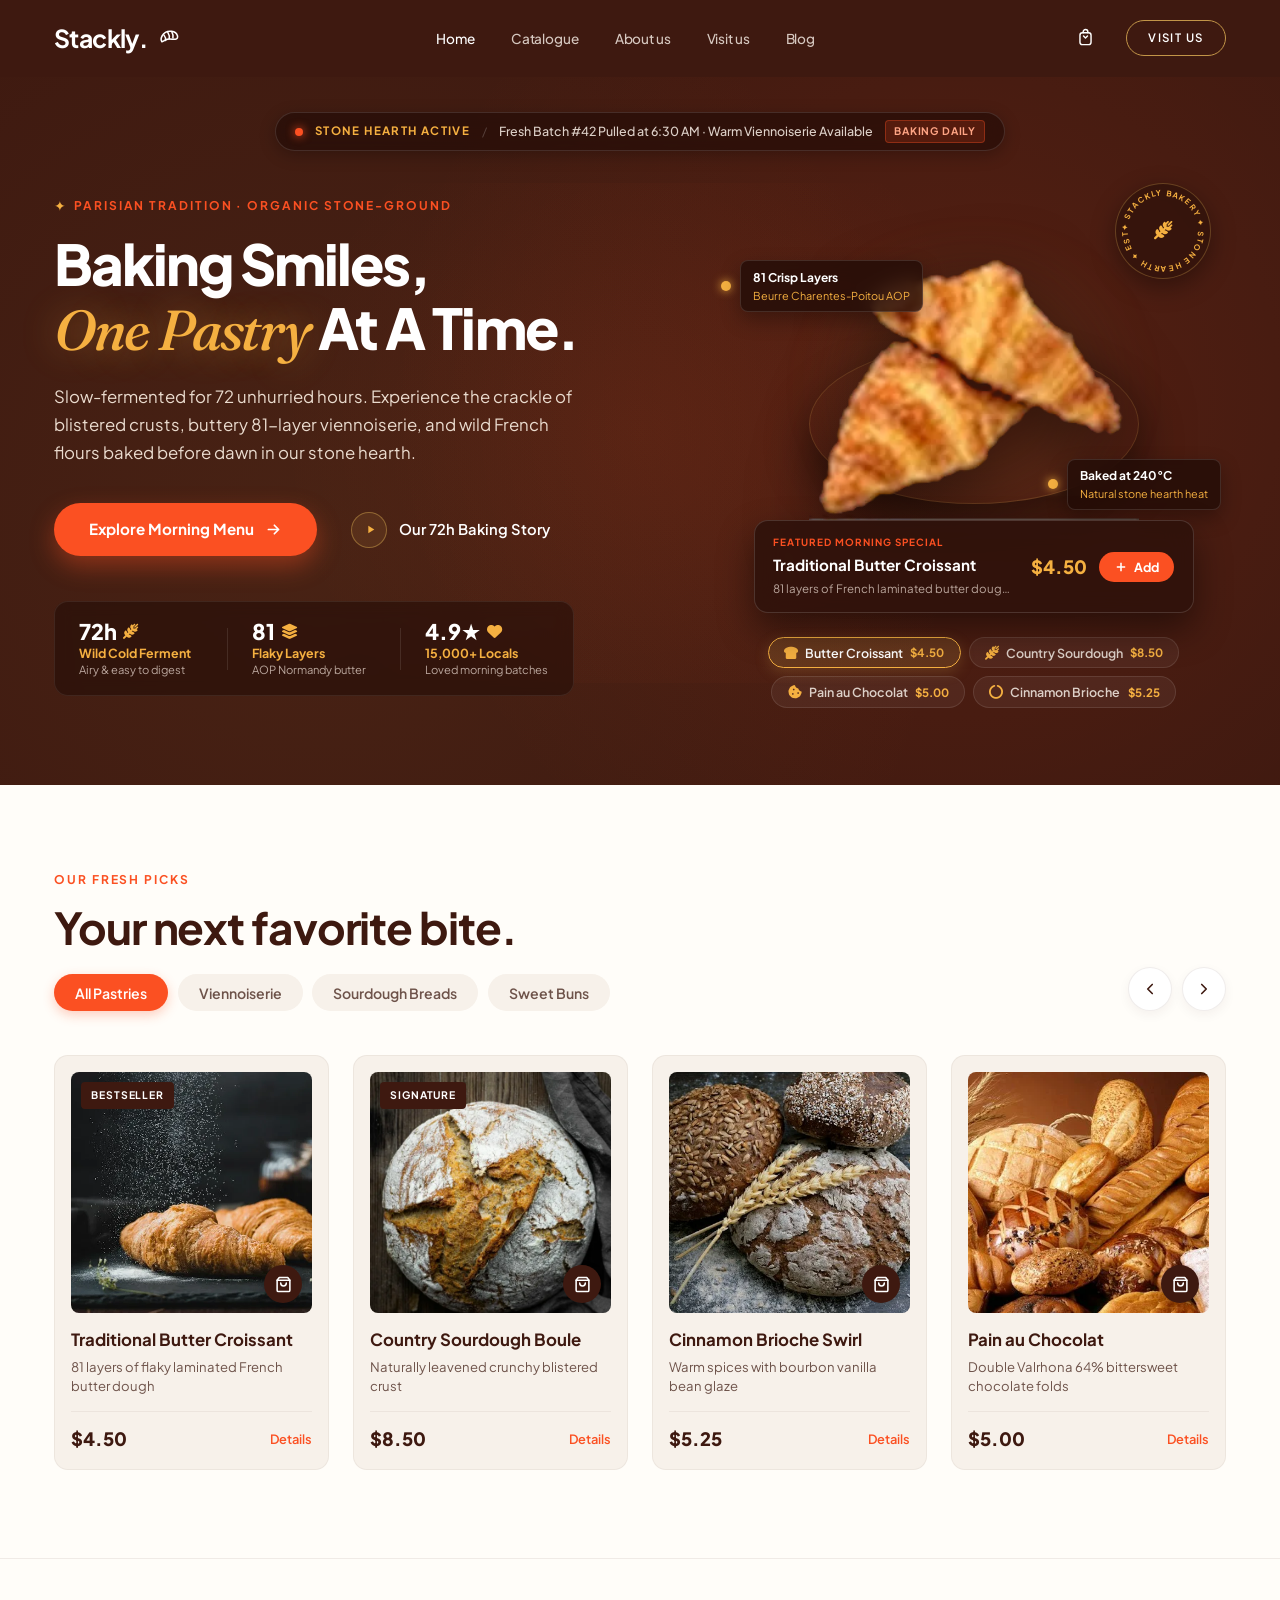
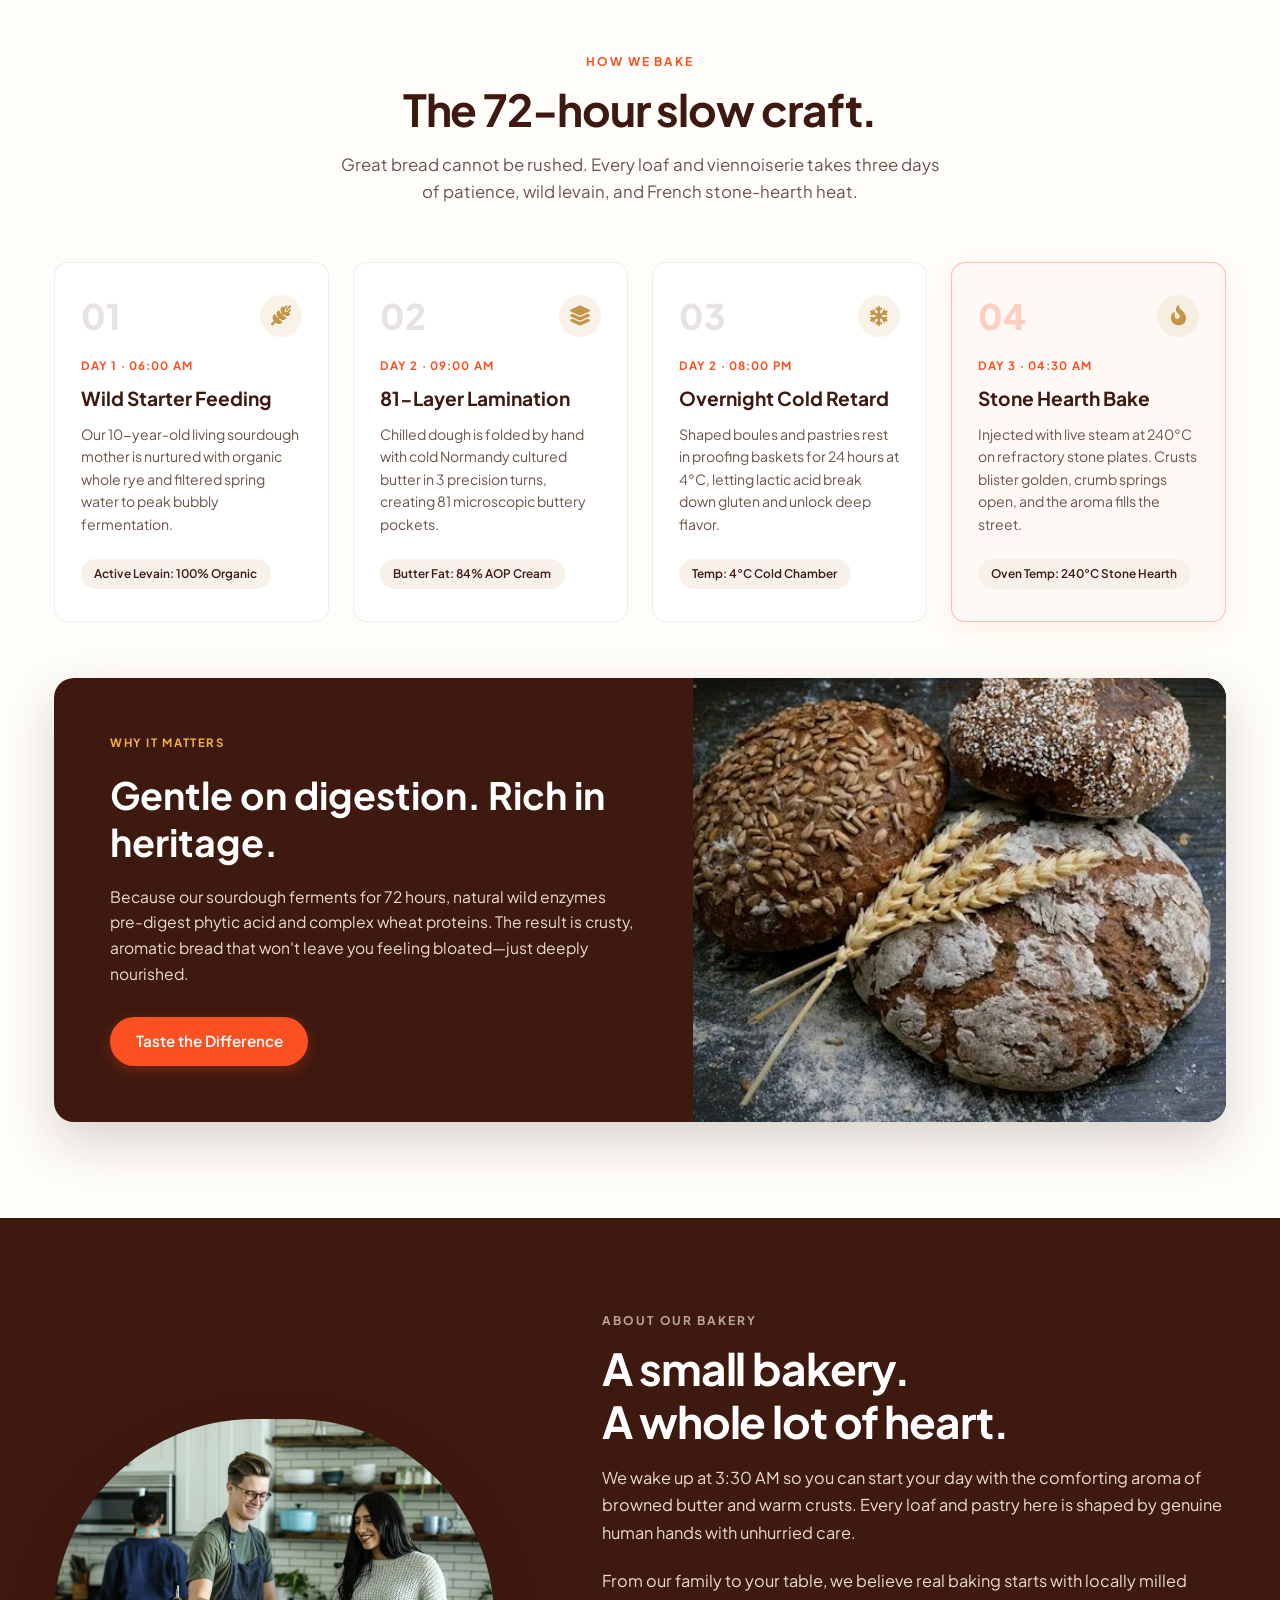
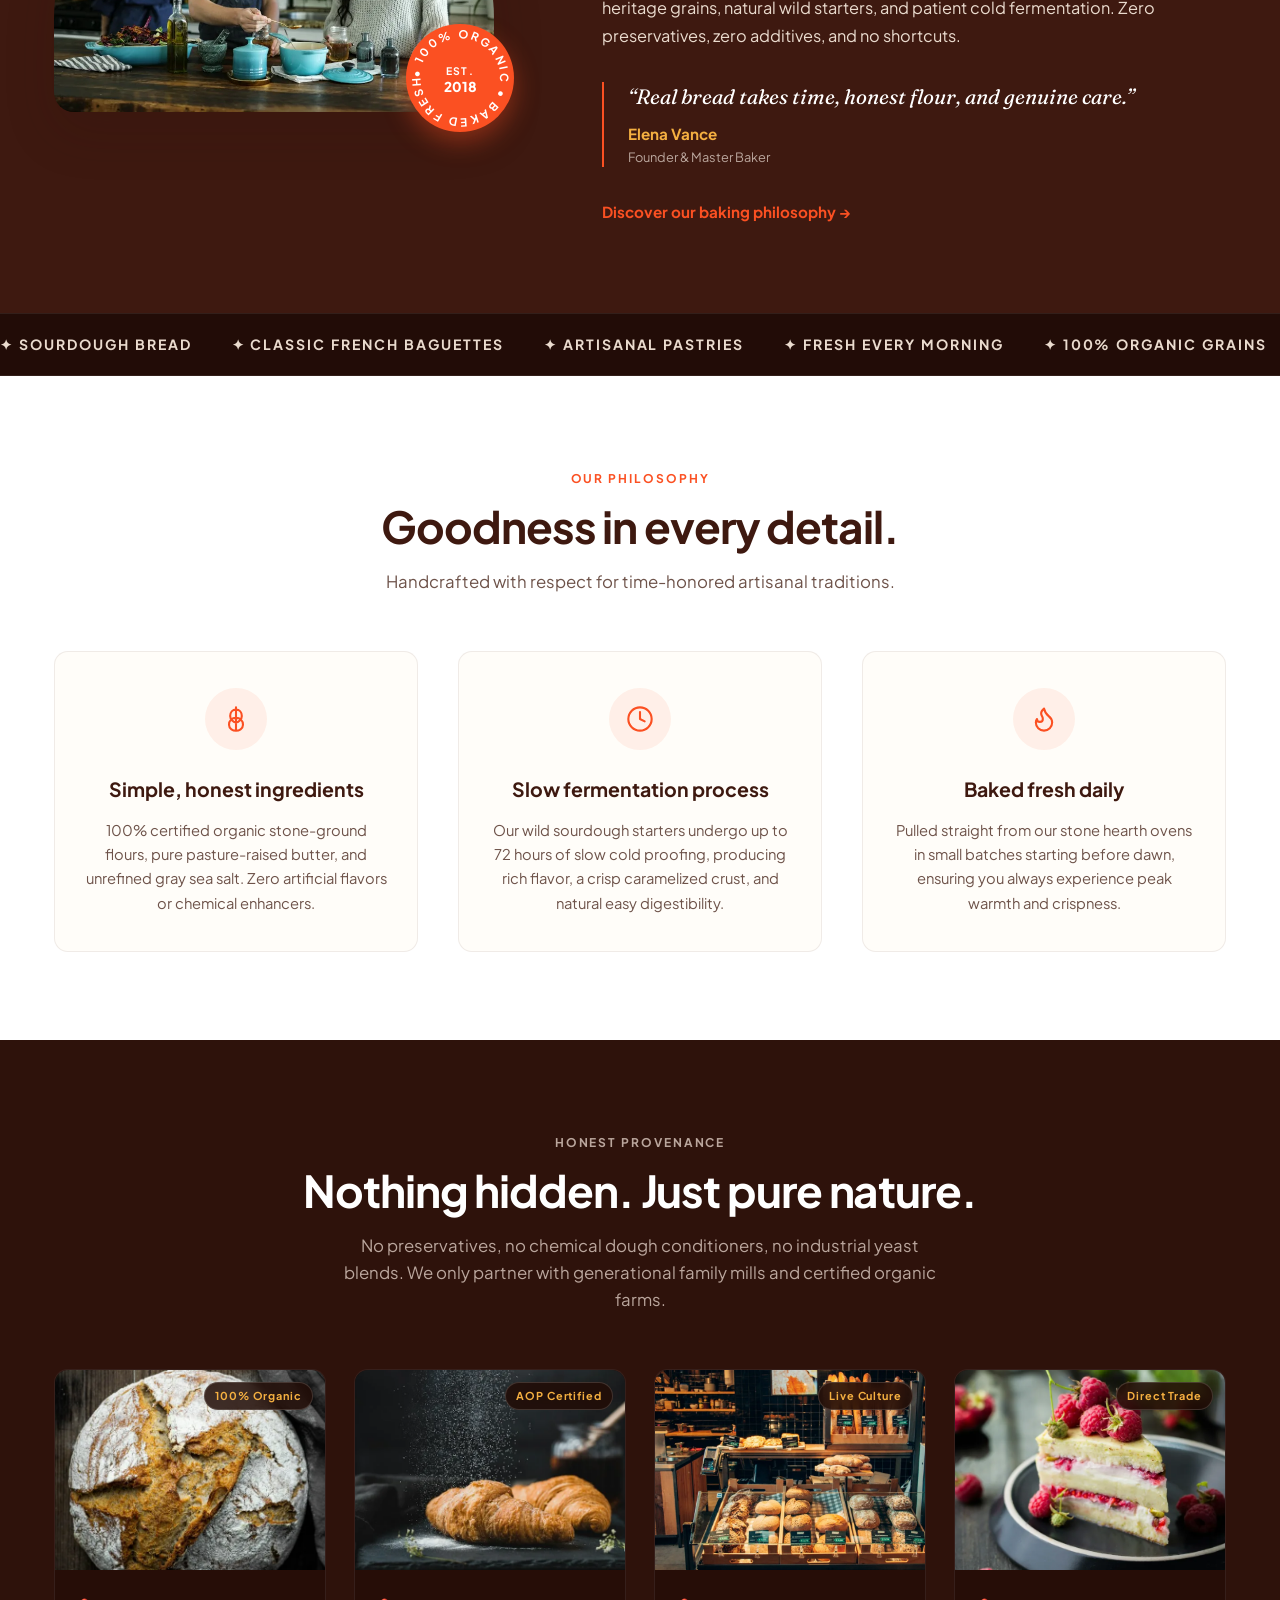
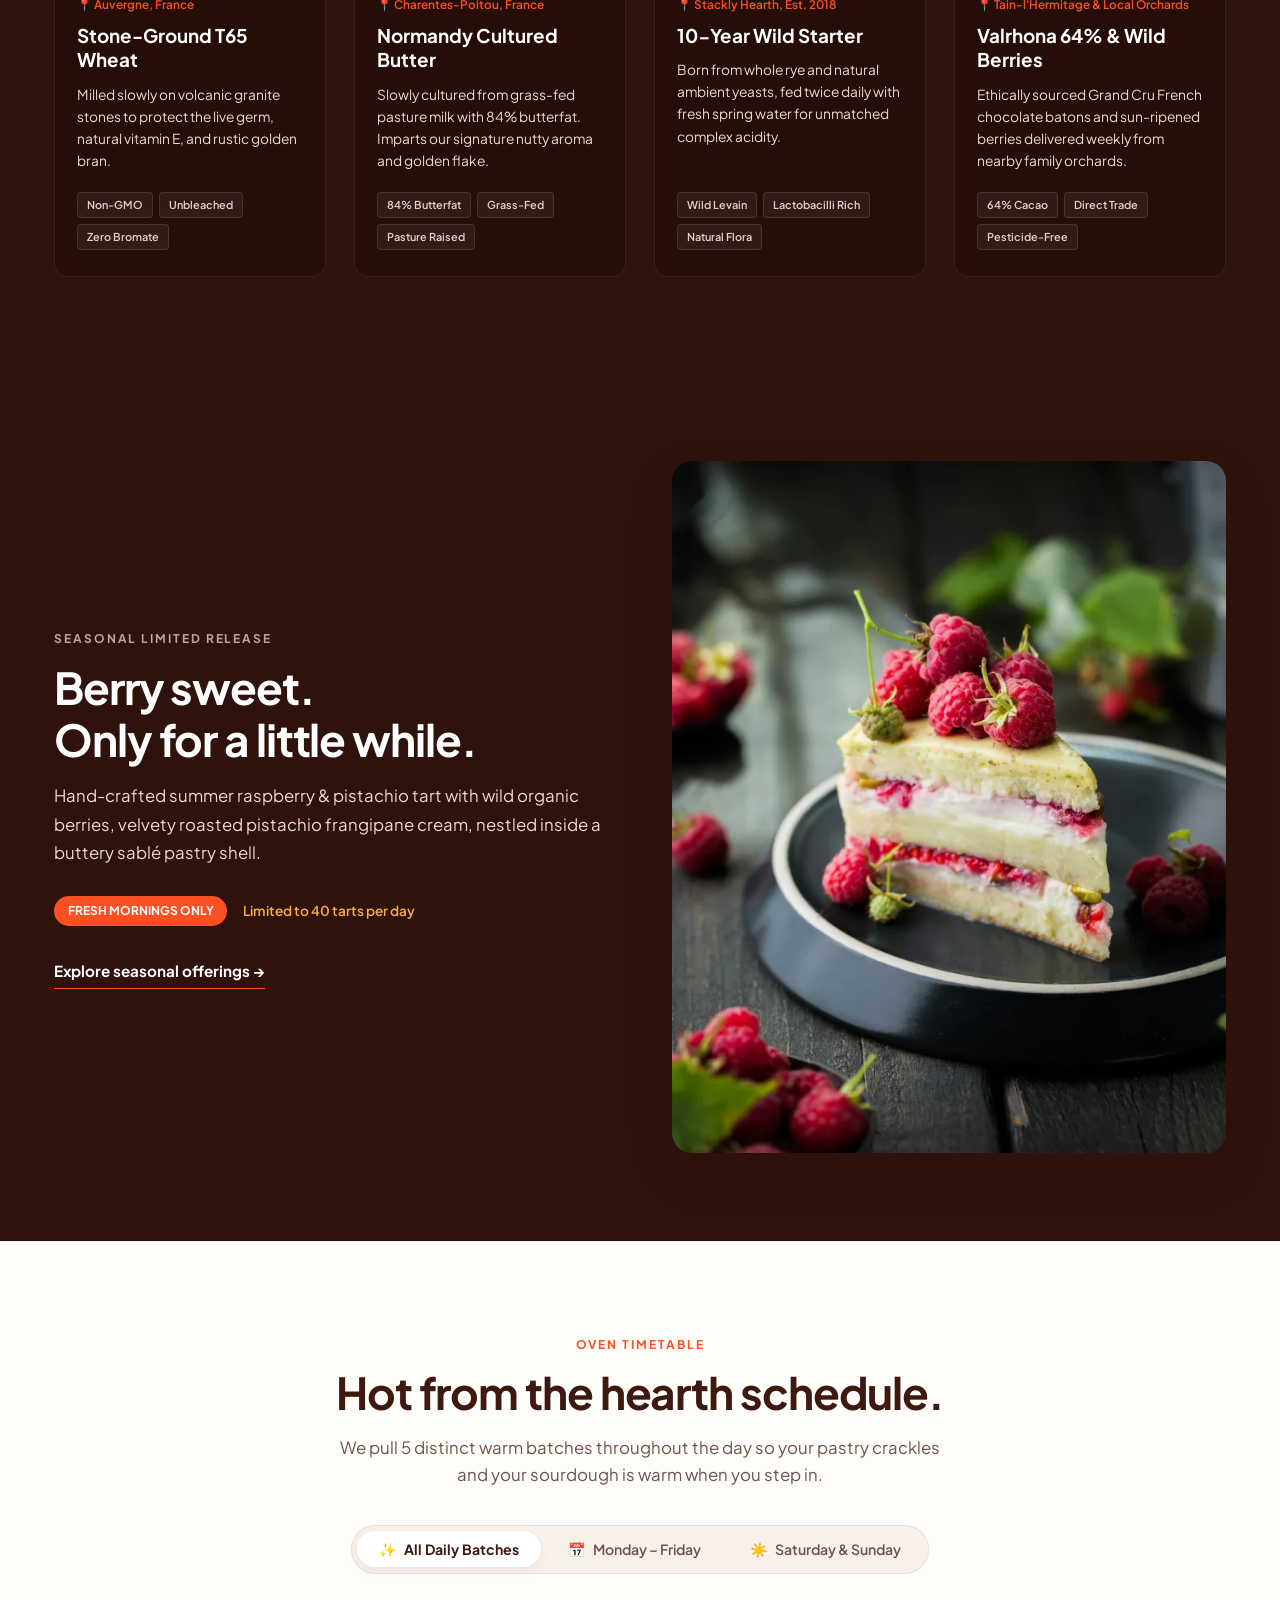
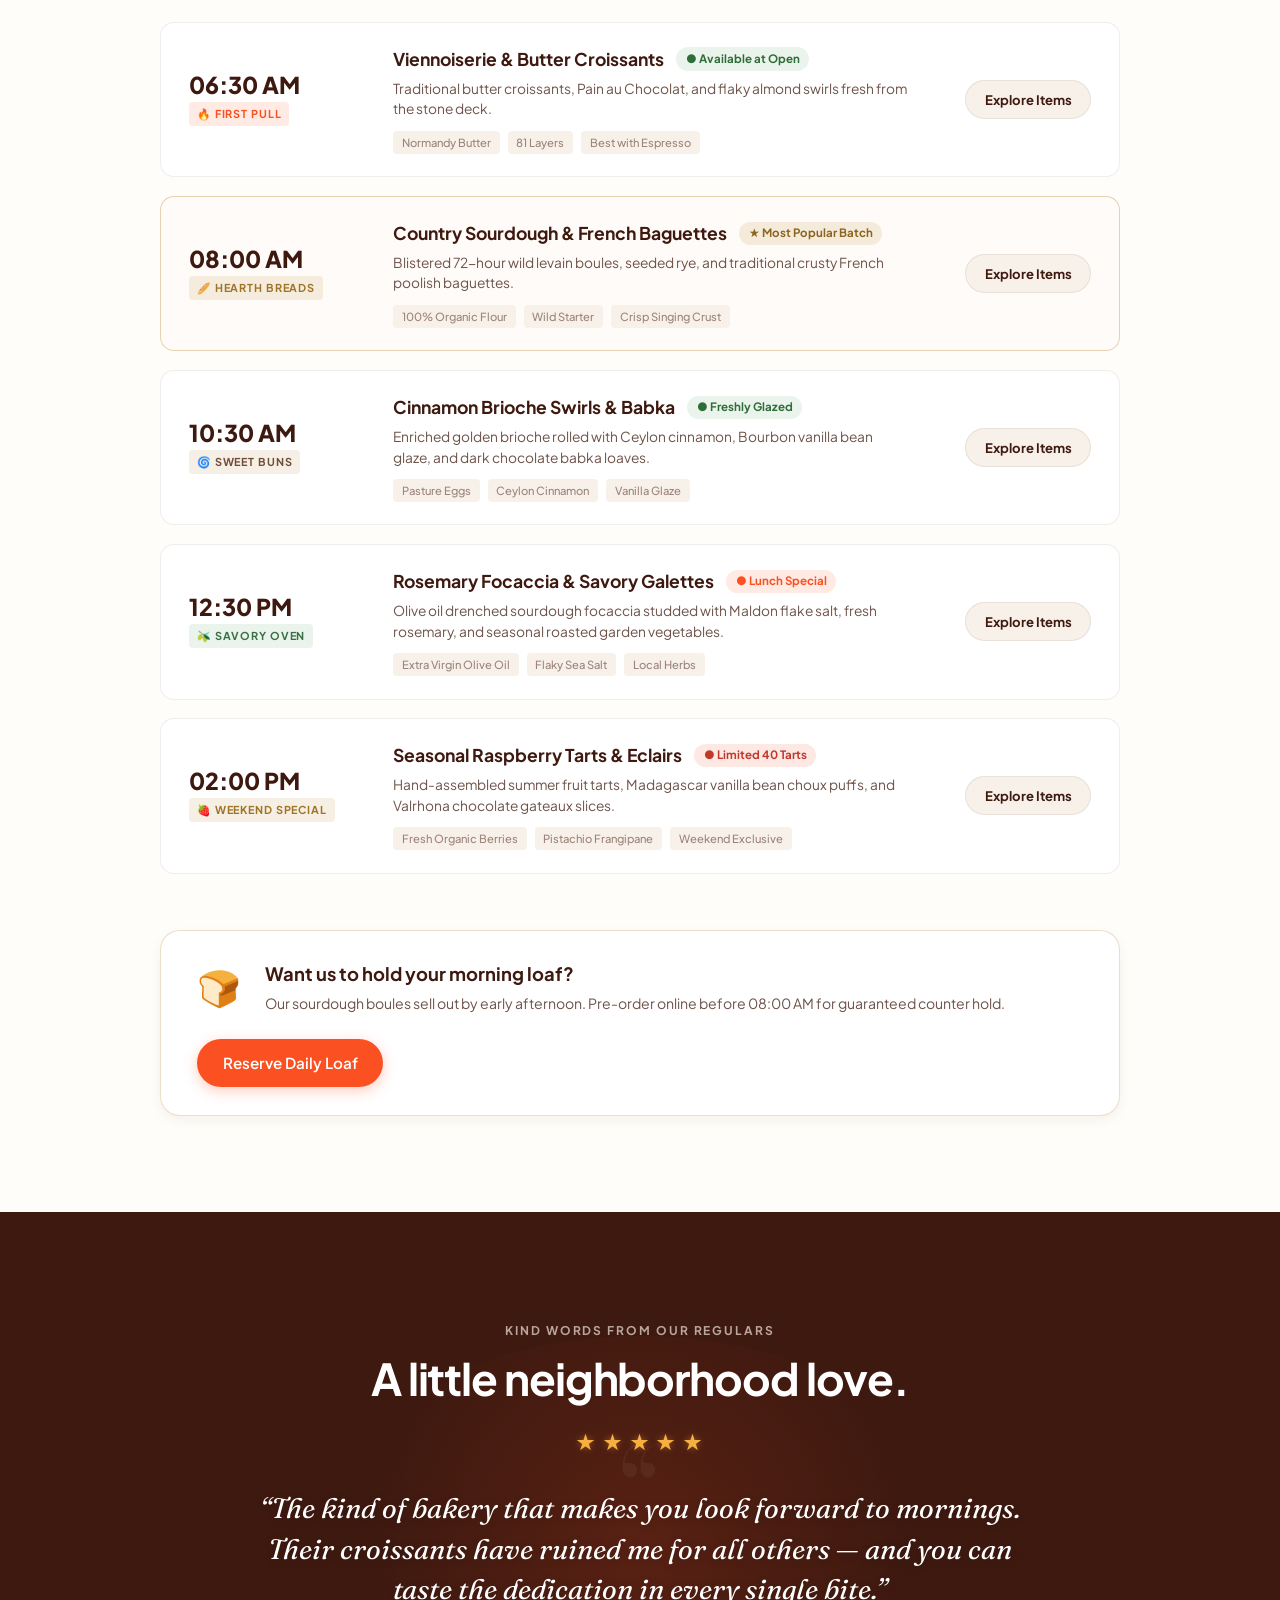
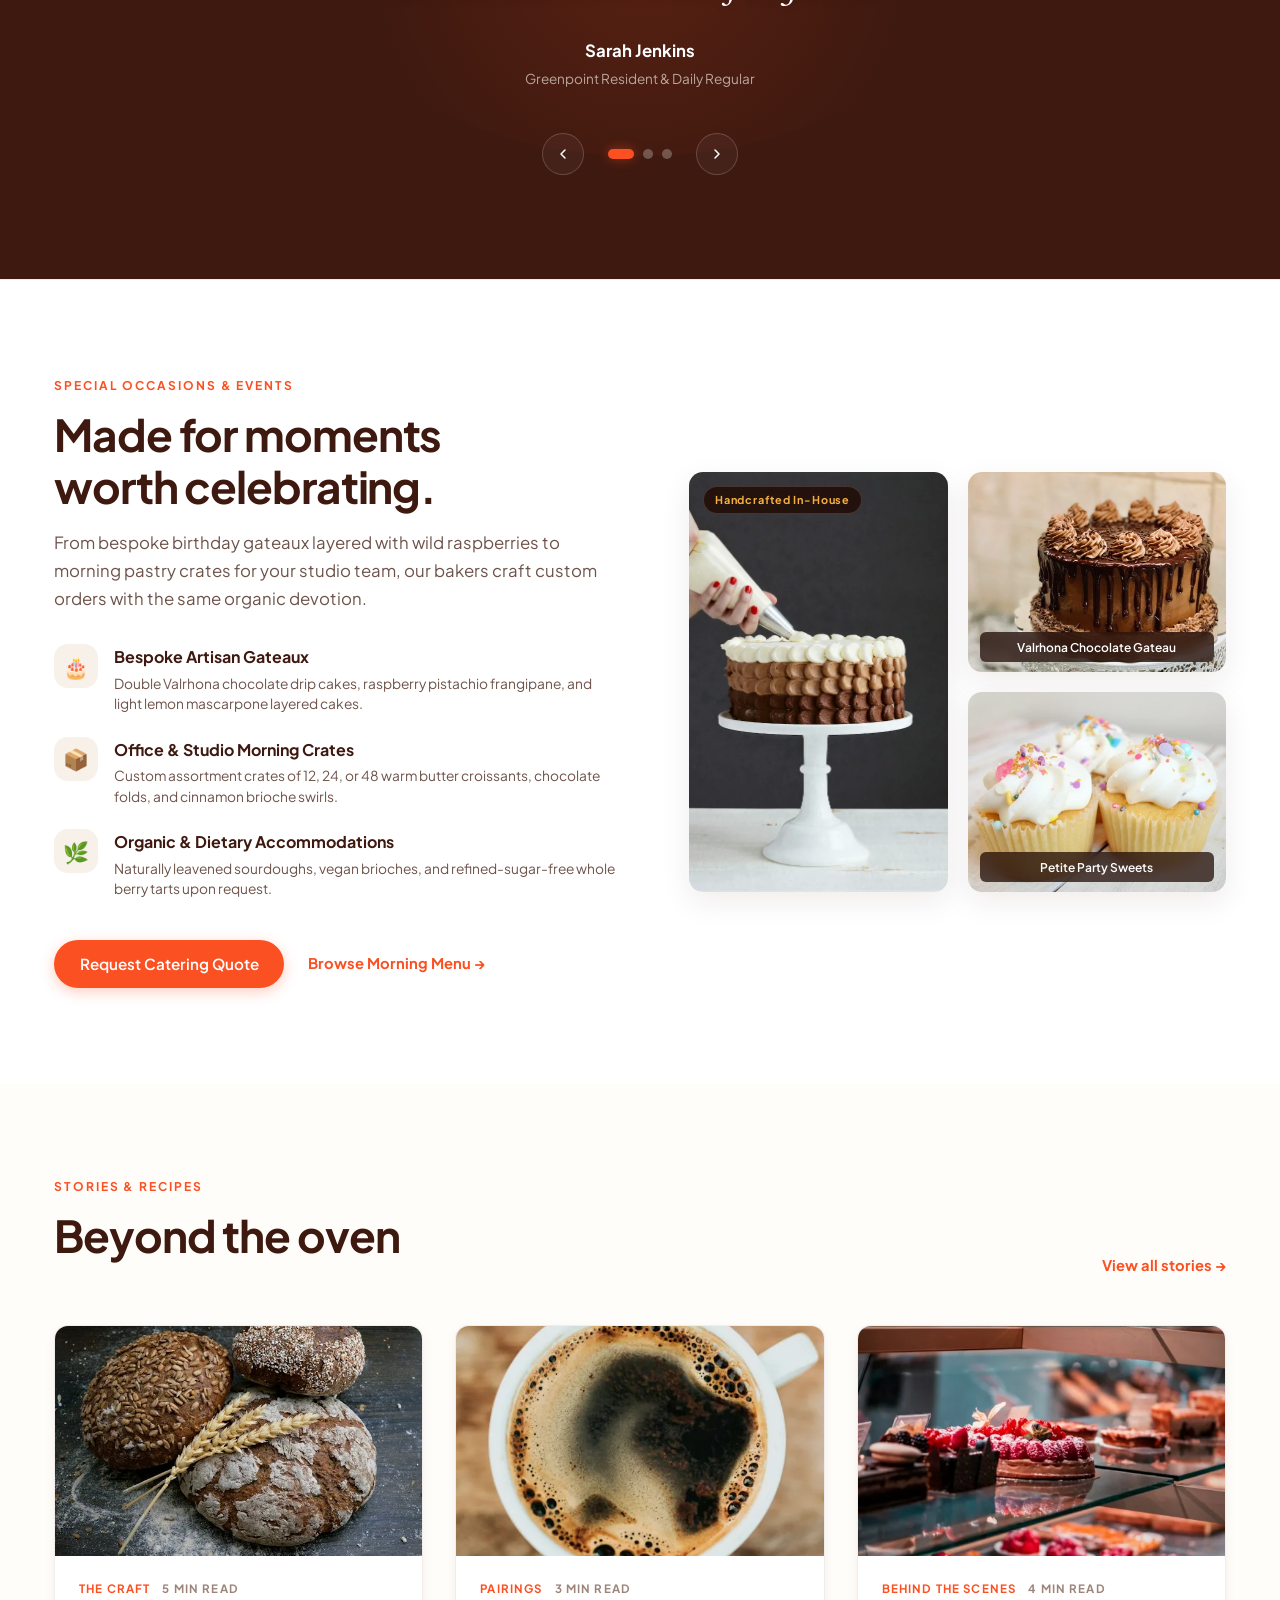
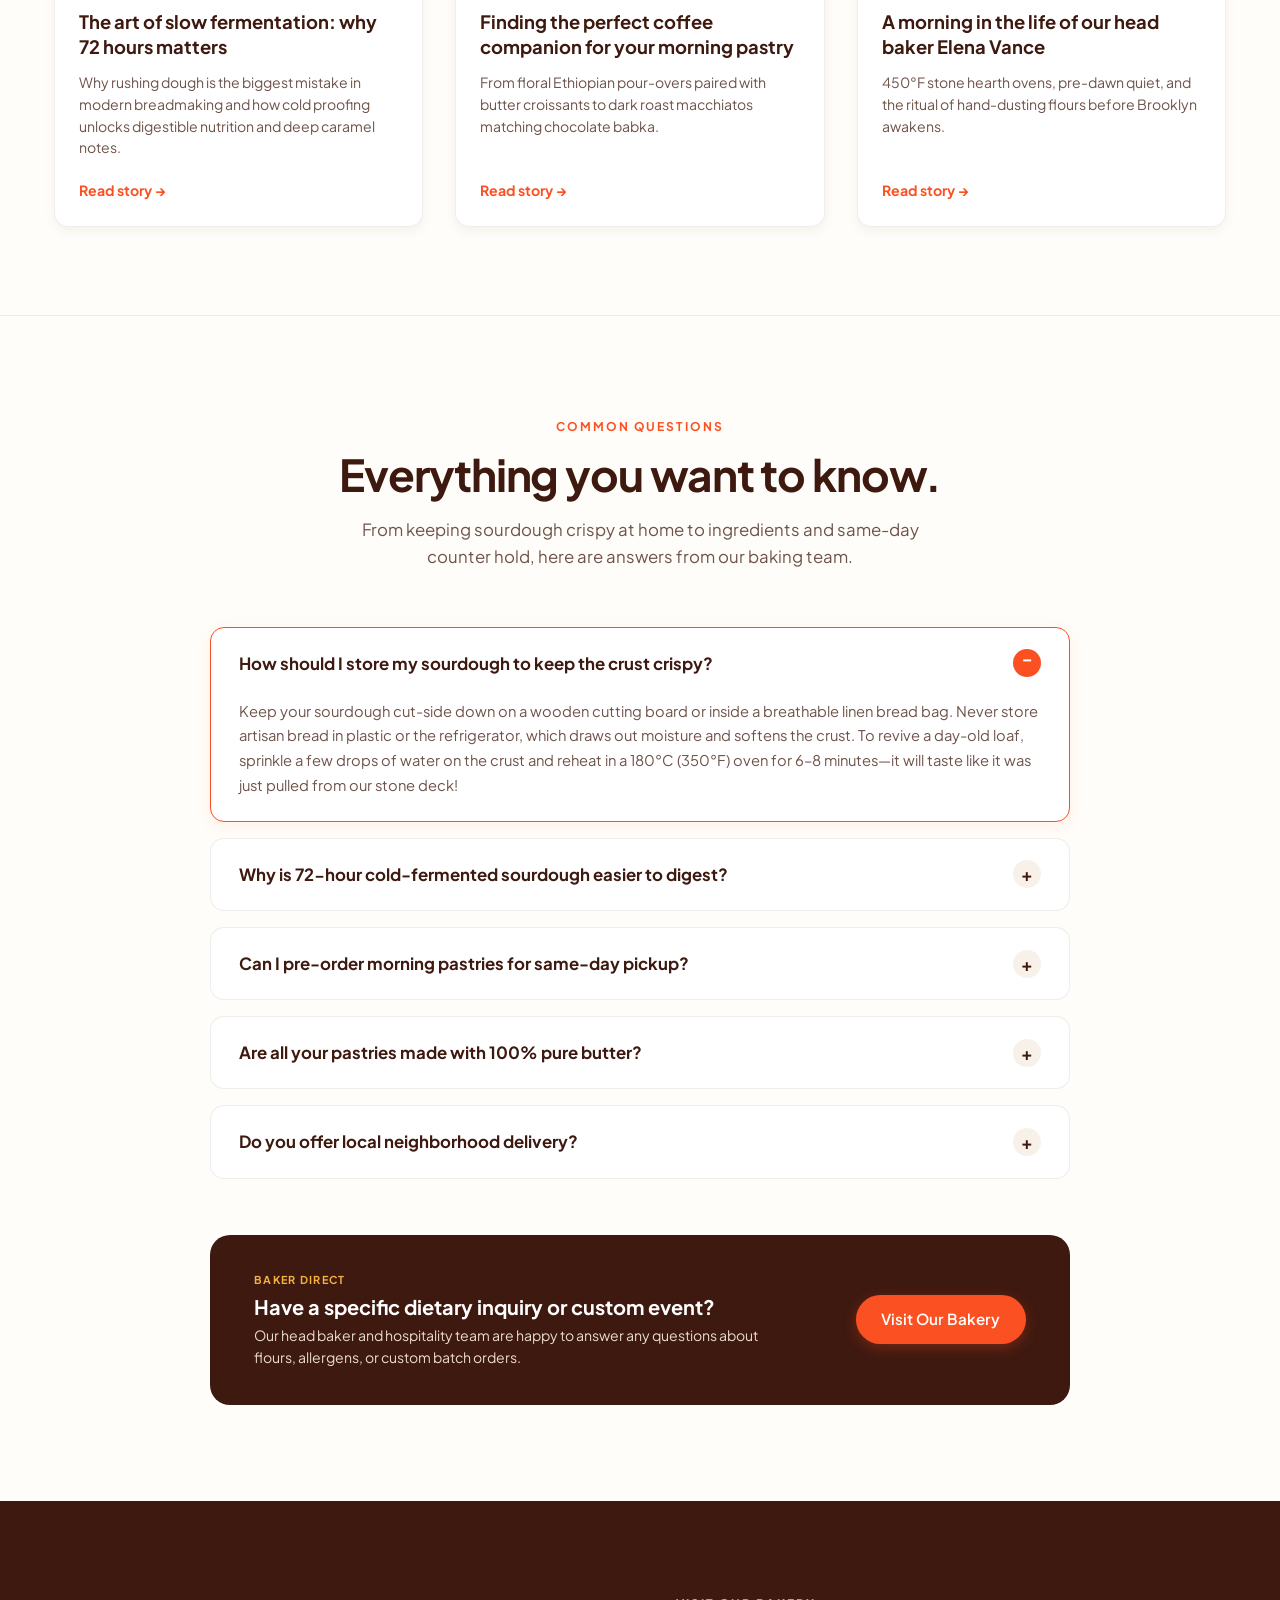
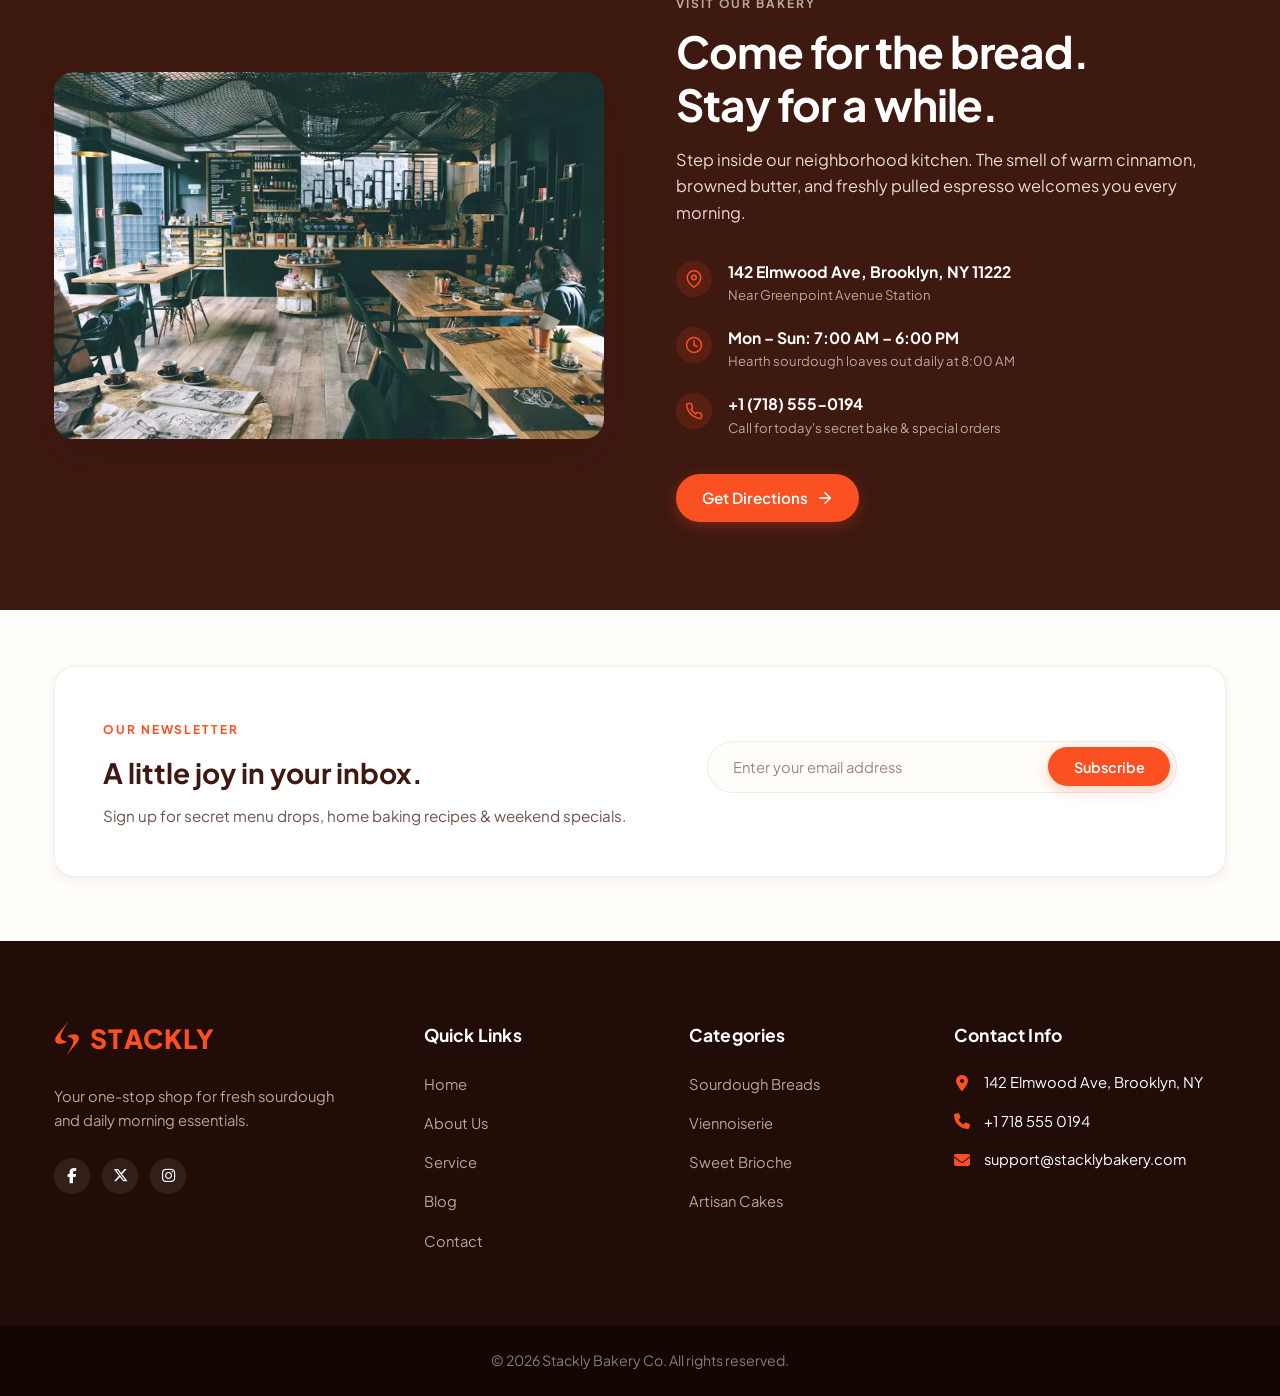
==== index.html @ 410cee9f "Add files via upload" ====
<!DOCTYPE html>
<html lang="en">
<head>
  <meta charset="UTF-8">
  <meta name="viewport" content="width=device-width, initial-scale=1.0">
  <title>Stackly — Bakery</title>
  <meta name="description" content="Artisanal sourdough, flaky viennoiserie, and warm morning pastries baked fresh daily with 100% organic heritage flours.">
  
  <!-- Favicon -->
  <link rel="icon" type="image/svg+xml" href="data:image/svg+xml,<svg xmlns='http://www.w3.org/2000/svg' viewBox='0 0 24 24' fill='%23fb5022'><path d='M12 2C6.48 2 2 6.48 2 12s4.48 10 10 10 10-4.48 10-10S17.52 2 12 2zm-1 14H9v-2h2v2zm0-4H9V7h2v5zm4 4h-2v-2h2v2zm0-4h-2V7h2v5z'/></svg>">

  <!-- Google Fonts: Plus Jakarta Sans & Fraunces -->
  <link rel="preconnect" href="https://fonts.googleapis.com">
  <link rel="preconnect" href="https://fonts.gstatic.com" crossorigin>
  <link href="https://fonts.googleapis.com/css2?family=Fraunces:ital,opsz,wght@0,9..144,400..700;1,9..144,400..700&family=Plus+Jakarta+Sans:ital,wght@0,300..800;1,300..800&display=swap" rel="stylesheet">

  <!-- Font Awesome 6 via CDNJS -->
  <link rel="stylesheet" href="https://cdnjs.cloudflare.com/ajax/libs/font-awesome/6.5.1/css/all.min.css">

  <!-- AOS (Animate On Scroll) via CDNJS -->
  <link rel="stylesheet" href="https://cdnjs.cloudflare.com/ajax/libs/aos/2.3.4/aos.css">

  <!-- Main Stylesheet -->
  <link rel="stylesheet" href="assets/css/style.css">
</head>
<body>

  <!-- ==============================================
       PRELOADER: ARTISAN STONE HEARTH ANIMATION
       ============================================== -->
  <div class="site-preloader" id="sitePreloader" role="status" aria-live="polite" aria-label="Loading Stackly Bakery">
    <div class="preloader-backdrop"></div>
    <div class="preloader-content">
      <!-- Animated Oven Hearth & Croissant -->
      <div class="preloader-icon-wrap">
        <div class="preloader-glow-ring"></div>
        <svg class="preloader-croissant" viewBox="0 0 64 64" fill="none" stroke="currentColor" stroke-width="2.4" stroke-linecap="round" stroke-linejoin="round" aria-hidden="true">
          <path class="croissant-body" d="M12 40C10 35 11 29 16 23C22.5 16 34 13 44 16.5C52.5 19.5 57 26 57.5 32C58 37 54.5 41 50 40.5C43 39.5 35.5 35.5 28 35.5C20.5 35.5 14.5 40.5 12 40Z" />
          <path class="croissant-fold fold-1" d="M21 22.5C23.5 27.5 24 33.5 22.5 38" />
          <path class="croissant-fold fold-2" d="M33 17C35.5 23 35.5 30.5 33 35.5" />
          <path class="croissant-fold fold-3" d="M44.5 19.5C46.5 24.5 46 30.5 44 35" />
        </svg>
        <div class="preloader-steam-wrap" aria-hidden="true">
          <span class="steam-particle steam-1"></span>
          <span class="steam-particle steam-2"></span>
          <span class="steam-particle steam-3"></span>
        </div>
      </div>

      <!-- Brand Identity -->
      <div class="preloader-brand">
        <h2 class="preloader-title">Stackly<span class="preloader-dot">.</span></h2>
        <span class="preloader-subtitle">ARTISAN STONE HEARTH · EST. 2018</span>
      </div>

      <!-- Animated Progress Line & Status -->
      <div class="preloader-progress-box">
        <div class="preloader-progress-track">
          <div class="preloader-progress-fill" id="preloaderBar"></div>
        </div>
        <div class="preloader-status-text" id="preloaderStatus">Warming stone deck hearth...</div>
      </div>
    </div>
  </div>

  <!-- Site Header (Exact Figma 1st Image) -->
  <header class="site-header" id="header">
    <div class="container header-container">
      <!-- Logo: Stackly. + Outline Croissant Icon -->
      <a href="#hero" class="brand-logo" aria-label="Stackly Home">
        <span class="logo-text">Stackly.</span>
        <svg class="header-croissant" viewBox="0 0 28 28" fill="none" stroke="#FFFFFF" stroke-width="1.8" stroke-linecap="round" stroke-linejoin="round" aria-hidden="true">
          <path d="M5 16.5C4.2 14.8 4.6 12.2 6.8 9.8C9.5 6.8 14.2 5.5 18.5 7C22 8.2 24 11 24.2 13.5C24.4 15.5 23 17.2 21 17C18.2 16.6 15 15 12 15C8.8 15 6.2 16.8 5 16.5Z"/>
          <path d="M9 9.5C10 11.5 10.2 14 9.5 16"/>
          <path d="M14 7.2C15 9.8 15 12.8 14 15"/>
          <path d="M18.8 8.2C19.5 10.2 19.4 12.8 18.5 14.8"/>
        </svg>
      </a>

      <!-- Center Nav Links: Home, Catalogue, About us, Visit us, Blog -->
      <nav class="desktop-nav" aria-label="Primary Navigation">
        <ul class="nav-list">
          <li><a href="#hero" class="nav-link active">Home</a></li>
          <li><a href="#menu" class="nav-link">Catalogue</a></li>
          <li><a href="#story" class="nav-link">About us</a></li>
          <li><a href="#visit" class="nav-link">Visit us</a></li>
          <li><a href="#journal" class="nav-link">Blog</a></li>
        </ul>
      </nav>

      <!-- Right Header Actions: Shopping Bag + VISIT US Outline Button -->
      <div class="header-actions">
        <!-- Shopping Bag Icon Button -->
        <button class="action-btn-bag" id="cartToggle" aria-label="View shopping basket" title="Cart">
          <svg viewBox="0 0 24 24" fill="none" stroke="#FFFFFF" stroke-width="1.8" stroke-linecap="round" stroke-linejoin="round" class="header-bag-icon">
            <rect x="5" y="6" width="14" height="15" rx="3"></rect>
            <path d="M9 6V5a3 3 0 0 1 6 0v1"></path>
            <path d="M9.5 10l2.5 2.5 2.5-2.5"></path>
          </svg>
          <span class="cart-badge-dot" id="cartDot"></span>
        </button>

        <!-- Outline Pill Button: VISIT US -->
        <a href="#visit" class="btn-visit-outline">VISIT US</a>

        <!-- Mobile Menu Toggle Button -->
        <button class="mobile-toggle" id="mobileToggle" aria-label="Toggle mobile menu" aria-expanded="false">
          <span class="hamburger-line"></span>
          <span class="hamburger-line"></span>
          <span class="hamburger-line"></span>
        </button>
      </div>
    </div>

    <!-- Mobile Drawer Navigation -->
    <div class="mobile-nav-drawer" id="mobileDrawer">
      <ul class="mobile-nav-list">
        <li><a href="#hero" class="mobile-nav-link">Home</a></li>
        <li><a href="#menu" class="mobile-nav-link">Catalogue</a></li>
        <li><a href="#story" class="mobile-nav-link">About us</a></li>
        <li><a href="#visit" class="mobile-nav-link">Visit us</a></li>
        <li><a href="#journal" class="mobile-nav-link">Blog</a></li>
      </ul>
      <div class="mobile-drawer-footer">
        <a href="#visit" class="btn-visit-outline btn-block text-center" style="display:block; text-align:center;">VISIT US</a>
        <p class="mobile-drawer-hours">Open Daily: 7:00 AM – 6:00 PM</p>
      </div>
    </div>
  </header>

  <main>
    <!-- ==============================================
         SECTION 1: HERO SECTION — THE ARTISAN HEARTH
         Unique, distinctive & interactive showcase for Stackly Bakery
         ============================================== -->
    <section class="hero-section" id="hero">
      <div class="hero-ambient-glow" aria-hidden="true"></div>

      <div class="container hero-container">
        <!-- Live Hearth Oven Status Pill -->
        <div class="hero-status-bar" data-aos="fade-down" data-aos-duration="700">
          <div class="hero-status-pill">
            <span class="status-pulse-dot" aria-hidden="true"></span>
            <span class="status-tag">STONE HEARTH ACTIVE</span>
            <span class="status-sep" aria-hidden="true">/</span>
            <span class="status-detail">Fresh Batch #42 Pulled at 6:30 AM · Warm Viennoiserie Available</span>
            <span class="status-badge-mini">Baking Daily</span>
          </div>
        </div>

        <div class="hero-main-grid">
          <!-- Left Column: Editorial Sensory Content -->
          <div class="hero-content-col" data-aos="fade-right" data-aos-duration="850">
            <div class="hero-overline-wrap">
              <span class="hero-sparkle" aria-hidden="true">✦</span>
              <span class="hero-overline-text">PARISIAN TRADITION · ORGANIC STONE-GROUND</span>
            </div>

            <h1 class="hero-title">
              Baking Smiles,<br>
              <span class="hero-title-accent">One Pastry</span> At A Time.
            </h1>

            <p class="hero-lead">
              Slow-fermented for 72 unhurried hours. Experience the crackle of blistered crusts, buttery 81-layer viennoiserie, and wild French flours baked before dawn in our stone hearth.
            </p>

            <!-- Action Buttons -->
            <div class="hero-actions-group">
              <a href="#menu" class="btn btn-primary btn-pill hero-primary-cta">
                <span>Explore Morning Menu</span>
                <svg class="cta-arrow" viewBox="0 0 20 20" fill="none" stroke="currentColor" stroke-width="2" stroke-linecap="round" stroke-linejoin="round" aria-hidden="true">
                  <path d="M4 10h12M11 5l5 5-5 5"/>
                </svg>
              </a>

              <a href="#story" class="btn-hero-ghost">
                <span class="play-circle-icon" aria-hidden="true">
                  <svg viewBox="0 0 24 24" fill="currentColor">
                    <path d="M8 5v14l11-7z"/>
                  </svg>
                </span>
                <span>Our 72h Baking Story</span>
              </a>
            </div>

            <!-- Artisan Craft Metrics Strip -->
            <div class="hero-metrics-strip">
              <div class="hero-metric-item">
                <div class="metric-top">
                  <span class="metric-val">72h</span>
                  <span class="metric-icon" aria-hidden="true"><i class="fa-solid fa-wheat-awn"></i></span>
                </div>
                <div class="metric-info">
                  <span class="metric-label">Wild Cold Ferment</span>
                  <small class="metric-sub">Airy & easy to digest</small>
                </div>
              </div>

              <div class="metric-divider" aria-hidden="true"></div>

              <div class="hero-metric-item">
                <div class="metric-top">
                  <span class="metric-val">81</span>
                  <span class="metric-icon" aria-hidden="true"><i class="fa-solid fa-layer-group"></i></span>
                </div>
                <div class="metric-info">
                  <span class="metric-label">Flaky Layers</span>
                  <small class="metric-sub">AOP Normandy butter</small>
                </div>
              </div>

              <div class="metric-divider" aria-hidden="true"></div>

              <div class="hero-metric-item">
                <div class="metric-top">
                  <span class="metric-val">4.9★</span>
                  <span class="metric-icon" aria-hidden="true"><i class="fa-solid fa-heart"></i></span>
                </div>
                <div class="metric-info">
                  <span class="metric-label">15,000+ Locals</span>
                  <small class="metric-sub">Loved morning batches</small>
                </div>
              </div>
            </div>
          </div>

          <!-- Right Column: Interactive Showcase Pedestal -->
          <div class="hero-showcase-col" data-aos="fade-left" data-aos-duration="850">
            <div class="hero-pedestal-stage">
              <!-- Hearth Ambient Backlight & Plate -->
              <div class="pedestal-hearth-glow" aria-hidden="true"></div>
              <div class="pedestal-plate-rim" aria-hidden="true"></div>

              <!-- Rotating Artisan Heritage Seal -->
              <div class="hero-artisan-seal" aria-hidden="true">
                <svg class="seal-svg" viewBox="0 0 120 120">
                  <path id="sealCurve" fill="none" d="M 60,60 m -45,0 a 45,45 0 1,1 90,0 a 45,45 0 1,1 -90,0"/>
                  <text class="seal-text">
                    <textPath href="#sealCurve">✦ STACKLY BAKERY ✦ STONE HEARTH ✦ EST. 2018 ✦</textPath>
                  </text>
                </svg>
                <div class="seal-center-glyph"><i class="fa-solid fa-wheat-awn" aria-hidden="true"></i></div>
              </div>

              <!-- Hotspot Floating Badge 1 (Top Left) -->
              <div class="hero-hotspot hotspot-tl">
                <div class="hotspot-dot"></div>
                <div class="hotspot-card">
                  <span class="hotspot-title" id="hotspot1Title">81 Crisp Layers</span>
                  <span class="hotspot-sub" id="hotspot1Sub">Beurre Charentes-Poitou AOP</span>
                </div>
              </div>

              <!-- Hotspot Floating Badge 2 (Bottom Right) -->
              <div class="hero-hotspot hotspot-br">
                <div class="hotspot-dot"></div>
                <div class="hotspot-card">
                  <span class="hotspot-title" id="hotspot2Title">Baked at 240°C</span>
                  <span class="hotspot-sub" id="hotspot2Sub">Natural stone hearth heat</span>
                </div>
              </div>

              <!-- Floating Centerpiece Pastry Image -->
              <div class="hero-pastry-container" id="heroPastryWrapper">
                <img src="assets/images/figma_hero_croissants_trans.webp"
                     alt="Freshly baked golden butter croissants"
                     id="heroPastryImg"
                     class="hero-pastry-floating-img"
                     loading="eager">
              </div>

              <!-- Interactive Floating Tasting & Quick-Add Bar -->
              <div class="hero-quick-card" id="heroQuickCard">
                <div class="quick-card-left">
                  <span class="quick-badge" id="heroCardBadge">FEATURED MORNING SPECIAL</span>
                  <h3 class="quick-title" id="heroCardTitle">Traditional Butter Croissant</h3>
                  <p class="quick-meta" id="heroCardMeta">81 layers of French laminated butter dough · Golden crisp</p>
                </div>
                <div class="quick-card-right">
                  <span class="quick-price" id="heroCardPrice">$4.50</span>
                  <button class="btn-hero-add" id="heroQuickAddBtn" data-id="1" aria-label="Add Traditional Butter Croissant to basket">
                    <svg viewBox="0 0 20 20" fill="none" stroke="currentColor" stroke-width="2.2" class="add-icon" aria-hidden="true">
                      <path d="M10 4v12M4 10h12"/>
                    </svg>
                    <span>Add</span>
                  </button>
                </div>
              </div>
            </div>

            <!-- Interactive Tasting Selector Tabs -->
            <div class="hero-tasting-nav" role="tablist" aria-label="Select hero featured bake">
              <button class="tasting-tab active" data-index="0" role="tab" aria-selected="true">
                <span class="tab-emoji"><i class="fa-solid fa-bread-slice" aria-hidden="true"></i></span>
                <span class="tab-name">Butter Croissant</span>
                <span class="tab-price">$4.50</span>
              </button>
              <button class="tasting-tab" data-index="1" role="tab" aria-selected="false">
                <span class="tab-emoji"><i class="fa-solid fa-wheat-awn" aria-hidden="true"></i></span>
                <span class="tab-name">Country Sourdough</span>
                <span class="tab-price">$8.50</span>
              </button>
              <button class="tasting-tab" data-index="2" role="tab" aria-selected="false">
                <span class="tab-emoji"><i class="fa-solid fa-cookie-bite" aria-hidden="true"></i></span>
                <span class="tab-name">Pain au Chocolat</span>
                <span class="tab-price">$5.00</span>
              </button>
              <button class="tasting-tab" data-index="3" role="tab" aria-selected="false">
                <span class="tab-emoji"><i class="fa-solid fa-circle-notch" aria-hidden="true"></i></span>
                <span class="tab-name">Cinnamon Brioche</span>
                <span class="tab-price">$5.25</span>
              </button>
            </div>
          </div>
        </div>
      </div>
    </section>

    <!-- ==============================================
         SECTION 2: PRODUCTS CATALOG ("Your next favorite bite.")
         Exact Figma Layout: Category filters, 4 product cards with badges & quick cart button
         ============================================== -->
    <section class="products-section" id="menu">
      <div class="container">
        <!-- Products Header -->
        <div class="section-head products-head" data-aos="fade-up">
          <div class="head-left">
            <span class="section-overline">OUR FRESH PICKS</span>
            <h2 class="section-title text-dark">Your next favorite bite.</h2>
            
            <!-- Category Filter Tabs -->
            <div class="category-tabs" role="tablist">
              <button class="tab-btn active" data-category="all" role="tab" aria-selected="true">All Pastries</button>
              <button class="tab-btn" data-category="croissant" role="tab" aria-selected="false">Viennoiserie</button>
              <button class="tab-btn" data-category="bread" role="tab" aria-selected="false">Sourdough Breads</button>
              <button class="tab-btn" data-category="sweet" role="tab" aria-selected="false">Sweet Buns</button>
            </div>
          </div>

          <!-- Carousel Controls -->
          <div class="carousel-arrows" aria-label="Product navigation">
            <button class="carousel-arrow prev-btn" id="prodPrev" aria-label="Previous products">
              <svg viewBox="0 0 24 24" fill="none" stroke="currentColor" stroke-width="2.2" stroke-linecap="round" stroke-linejoin="round">
                <polyline points="15 18 9 12 15 6"></polyline>
              </svg>
            </button>
            <button class="carousel-arrow next-btn" id="prodNext" aria-label="Next products">
              <svg viewBox="0 0 24 24" fill="none" stroke="currentColor" stroke-width="2.2" stroke-linecap="round" stroke-linejoin="round">
                <polyline points="9 18 15 12 9 6"></polyline>
              </svg>
            </button>
          </div>
        </div>

        <!-- Product Cards Grid -->
        <div class="product-grid" id="productGrid">
          <!-- Product Card 1: Traditional Croissant -->
          <article class="product-card" data-category="croissant" data-id="1" data-name="Traditional Butter Croissant" data-price="4.50" data-img="assets/images/croissant.webp" data-desc="81 delicate layers of flaky laminated French butter dough baked to golden perfection." data-aos="fade-up" data-aos-delay="100">
            <div class="product-image-container">
              <span class="product-badge">BESTSELLER</span>
              <img src="assets/images/croissant.webp" alt="Two golden French butter croissants" class="product-img" loading="lazy">
              <button class="quick-add-btn" aria-label="Add Traditional Butter Croissant to basket" title="Add to basket">
                <svg viewBox="0 0 24 24" fill="none" stroke="currentColor" stroke-width="2.2" stroke-linecap="round" stroke-linejoin="round">
                  <path d="M6 2L3 6v14a2 2 0 0 0 2 2h14a2 2 0 0 0 2-2V6l-3-4z"></path>
                  <line x1="3" y1="6" x2="21" y2="6"></line>
                  <path d="M16 10a4 4 0 0 1-8 0"></path>
                </svg>
              </button>
            </div>
            <div class="product-info">
              <h3 class="product-title">Traditional Butter Croissant</h3>
              <p class="product-desc">81 layers of flaky laminated French butter dough</p>
              <div class="product-footer">
                <span class="product-price">$4.50</span>
                <button class="btn-quickview" aria-label="Quick view product">Details</button>
              </div>
            </div>
          </article>

          <!-- Product Card 2: Artisan Sourdough Boule -->
          <article class="product-card" data-category="bread" data-id="2" data-name="Country Sourdough Boule" data-price="8.50" data-img="assets/images/sourdough.webp" data-desc="72-hour cold-fermented wild starter loaf with a caramelized blistered crust and open crumb." data-aos="fade-up" data-aos-delay="200">
            <div class="product-image-container">
              <span class="product-badge">SIGNATURE</span>
              <img src="assets/images/sourdough.webp" alt="Artisan sliced country sourdough boule" class="product-img" loading="lazy">
              <button class="quick-add-btn" aria-label="Add Country Sourdough Boule to basket" title="Add to basket">
                <svg viewBox="0 0 24 24" fill="none" stroke="currentColor" stroke-width="2.2" stroke-linecap="round" stroke-linejoin="round">
                  <path d="M6 2L3 6v14a2 2 0 0 0 2 2h14a2 2 0 0 0 2-2V6l-3-4z"></path>
                  <line x1="3" y1="6" x2="21" y2="6"></line>
                  <path d="M16 10a4 4 0 0 1-8 0"></path>
                </svg>
              </button>
            </div>
            <div class="product-info">
              <h3 class="product-title">Country Sourdough Boule</h3>
              <p class="product-desc">Naturally leavened crunchy blistered crust</p>
              <div class="product-footer">
                <span class="product-price">$8.50</span>
                <button class="btn-quickview" aria-label="Quick view product">Details</button>
              </div>
            </div>
          </article>

          <!-- Product Card 3: Cinnamon Brioche Roll -->
          <article class="product-card" data-category="sweet" data-id="3" data-name="Cinnamon Brioche Swirl" data-price="5.25" data-img="assets/images/cinnamon-roll.webp" data-desc="Soft, enriched brioche dough rolled with fragrant Ceylon cinnamon and topped with bourbon glaze." data-aos="fade-up" data-aos-delay="300">
            <div class="product-image-container">
              <img src="assets/images/cinnamon-roll.webp" alt="Glazed artisan cinnamon brioche swirls on a plate" class="product-img" loading="lazy">
              <button class="quick-add-btn" aria-label="Add Cinnamon Brioche Swirl to basket" title="Add to basket">
                <svg viewBox="0 0 24 24" fill="none" stroke="currentColor" stroke-width="2.2" stroke-linecap="round" stroke-linejoin="round">
                  <path d="M6 2L3 6v14a2 2 0 0 0 2 2h14a2 2 0 0 0 2-2V6l-3-4z"></path>
                  <line x1="3" y1="6" x2="21" y2="6"></line>
                  <path d="M16 10a4 4 0 0 1-8 0"></path>
                </svg>
              </button>
            </div>
            <div class="product-info">
              <h3 class="product-title">Cinnamon Brioche Swirl</h3>
              <p class="product-desc">Warm spices with bourbon vanilla bean glaze</p>
              <div class="product-footer">
                <span class="product-price">$5.25</span>
                <button class="btn-quickview" aria-label="Quick view product">Details</button>
              </div>
            </div>
          </article>

          <!-- Product Card 4: Pain au Chocolat -->
          <article class="product-card" data-category="croissant" data-id="4" data-name="Pain au Chocolat" data-price="5.00" data-img="assets/images/pain-au-chocolat.webp" data-desc="Crispy, golden viennoiserie folded around two batons of premium French Valrhona dark chocolate." data-aos="fade-up" data-aos-delay="400">
            <div class="product-image-container">
              <img src="assets/images/pain-au-chocolat.webp" alt="Two baked golden French pain au chocolat" class="product-img" loading="lazy">
              <button class="quick-add-btn" aria-label="Add Pain au Chocolat to basket" title="Add to basket">
                <svg viewBox="0 0 24 24" fill="none" stroke="currentColor" stroke-width="2.2" stroke-linecap="round" stroke-linejoin="round">
                  <path d="M6 2L3 6v14a2 2 0 0 0 2 2h14a2 2 0 0 0 2-2V6l-3-4z"></path>
                  <line x1="3" y1="6" x2="21" y2="6"></line>
                  <path d="M16 10a4 4 0 0 1-8 0"></path>
                </svg>
              </button>
            </div>
            <div class="product-info">
              <h3 class="product-title">Pain au Chocolat</h3>
              <p class="product-desc">Double Valrhona 64% bittersweet chocolate folds</p>
              <div class="product-footer">
                <span class="product-price">$5.00</span>
                <button class="btn-quickview" aria-label="Quick view product">Details</button>
              </div>
            </div>
          </article>
        </div>
      </div>
    </section>

    <!-- ==============================================
         NEW SECTION 1: THE 72-HOUR CRAFT ("The 72-hour slow craft.")
         Step-by-step sourdough & viennoiserie process with visual timeline
         ============================================== -->
    <section class="process-section" id="process">
      <div class="container">
        <div class="section-head text-center" data-aos="fade-up">
          <span class="section-overline">HOW WE BAKE</span>
          <h2 class="section-title text-dark">The 72-hour slow craft.</h2>
          <p class="section-subtitle">
            Great bread cannot be rushed. Every loaf and viennoiserie takes three days of patience, wild levain, and French stone-hearth heat.
          </p>
        </div>

        <!-- 4 Process Cards Grid -->
        <div class="process-grid">
          <!-- Step 1 -->
          <div class="process-card" data-aos="fade-up" data-aos-delay="100">
            <div class="process-card-header">
              <span class="process-step-num">01</span>
              <span class="process-icon icon-wheat" aria-label="Wild starter wheat fermentation"><i class="fa-solid fa-wheat-awn" aria-hidden="true"></i></span>
            </div>
            <span class="process-time-tag">Day 1 · 06:00 AM</span>
            <h3 class="process-title">Wild Starter Feeding</h3>
            <p class="process-desc">
              Our 10-year-old living sourdough mother is nurtured with organic whole rye and filtered spring water to peak bubbly fermentation.
            </p>
            <div class="process-meta-pill">
              <span>Active Levain: 100% Organic</span>
            </div>
          </div>

          <!-- Step 2 -->
          <div class="process-card" data-aos="fade-up" data-aos-delay="200">
            <div class="process-card-header">
              <span class="process-step-num">02</span>
              <span class="process-icon icon-layers" aria-label="81-layer lamination dough folding"><i class="fa-solid fa-layer-group" aria-hidden="true"></i></span>
            </div>
            <span class="process-time-tag">Day 2 · 09:00 AM</span>
            <h3 class="process-title">81-Layer Lamination</h3>
            <p class="process-desc">
              Chilled dough is folded by hand with cold Normandy cultured butter in 3 precision turns, creating 81 microscopic buttery pockets.
            </p>
            <div class="process-meta-pill">
              <span>Butter Fat: 84% AOP Cream</span>
            </div>
          </div>

          <!-- Step 3 -->
          <div class="process-card" data-aos="fade-up" data-aos-delay="300">
            <div class="process-card-header">
              <span class="process-step-num">03</span>
              <span class="process-icon icon-cold" aria-label="Overnight cold retard"><i class="fa-solid fa-snowflake" aria-hidden="true"></i></span>
            </div>
            <span class="process-time-tag">Day 2 · 08:00 PM</span>
            <h3 class="process-title">Overnight Cold Retard</h3>
            <p class="process-desc">
              Shaped boules and pastries rest in proofing baskets for 24 hours at 4°C, letting lactic acid break down gluten and unlock deep flavor.
            </p>
            <div class="process-meta-pill">
              <span>Temp: 4°C Cold Chamber</span>
            </div>
          </div>

          <!-- Step 4 -->
          <div class="process-card highlight-step" data-aos="fade-up" data-aos-delay="400">
            <div class="process-card-header">
              <span class="process-step-num">04</span>
              <span class="process-icon icon-fire" aria-label="Stone hearth baking heat"><i class="fa-solid fa-fire-flame-curved" aria-hidden="true"></i></span>
            </div>
            <span class="process-time-tag">Day 3 · 04:30 AM</span>
            <h3 class="process-title">Stone Hearth Bake</h3>
            <p class="process-desc">
              Injected with live steam at 240°C on refractory stone plates. Crusts blister golden, crumb springs open, and the aroma fills the street.
            </p>
            <div class="process-meta-pill">
              <span>Oven Temp: 240°C Stone Hearth</span>
            </div>
          </div>
        </div>

        <!-- Process Feature Banner -->
        <div class="process-feature-banner" data-aos="fade-up" data-aos-delay="200">
          <div class="feature-banner-content">
            <span class="feature-banner-badge">Why It Matters</span>
            <h3 class="feature-banner-title">Gentle on digestion. Rich in heritage.</h3>
            <p class="feature-banner-text">
              Because our sourdough ferments for 72 hours, natural wild enzymes pre-digest phytic acid and complex wheat proteins. The result is crusty, aromatic bread that won't leave you feeling bloated—just deeply nourished.
            </p>
            <div class="feature-banner-action">
              <a href="#menu" class="btn btn-primary btn-pill">Taste the Difference</a>
            </div>
          </div>
          <div class="feature-banner-image">
            <img src="assets/images/cinnamon-roll.webp" alt="Artisan rustic sourdough loaves with wheat stalks" loading="lazy">
          </div>
        </div>
      </div>
    </section>

    <!-- ==============================================
         SECTION 3: ABOUT / STORY ("A small bakery. A whole lot of heart.")
         Exact Figma Layout: Left Arched Baker Photo + Rotating Circular Badge, Right Story & Quote
         ============================================== -->
    <section class="story-section" id="story">
      <div class="container story-container">
        <!-- Story Left: Arched Baker Photo with Floating Badge -->
        <div class="story-media-col" data-aos="fade-right" data-aos-duration="850">
          <div class="arch-image-frame">
            <img src="assets/images/figma_story_baker.webp" alt="Master baker dusting flour and kneading dough at wooden bakery counter" class="arch-baker-img" loading="lazy">
            
            <!-- Circular Rotating Badge (Bottom Right of Arch) -->
            <div class="story-stamp-badge" aria-hidden="true">
              <svg class="stamp-svg" viewBox="0 0 100 100">
                <path id="circlePath" d="M 50, 50 m -37, 0 a 37,37 0 1,1 74,0 a 37,37 0 1,1 -74,0" fill="none"/>
                <text font-size="10.5" font-weight="700" letter-spacing="2.2" fill="#FFFFFF">
                  <textPath href="#circlePath" startOffset="0%">
                    • 100% ORGANIC • BAKED FRESH DAILY •
                  </textPath>
                </text>
              </svg>
              <div class="stamp-center">
                <span class="stamp-year">EST.</span>
                <span class="stamp-num">2018</span>
              </div>
            </div>
          </div>
        </div>

        <!-- Story Right: Text Content & Founder Quote -->
        <div class="story-content-col" data-aos="fade-left" data-aos-duration="850">
          <span class="section-overline text-light-muted">ABOUT OUR BAKERY</span>
          <h2 class="section-title text-light">
            A small bakery.<br>
            A whole lot of heart.
          </h2>
          <p class="story-paragraph">
            We wake up at 3:30 AM so you can start your day with the comforting aroma of browned butter and warm crusts. Every loaf and pastry here is shaped by genuine human hands with unhurried care.
          </p>
          <p class="story-paragraph">
            From our family to your table, we believe real baking starts with locally milled heritage grains, natural wild starters, and patient cold fermentation. Zero preservatives, zero additives, and no shortcuts.
          </p>
          
          <div class="story-quote-box">
            <blockquote class="founder-quote">
              “Real bread takes time, honest flour, and genuine care.”
            </blockquote>
            <div class="founder-meta">
              <span class="founder-name">Elena Vance</span>
              <span class="founder-role">Founder & Master Baker</span>
            </div>
          </div>

          <div class="story-cta-row">
            <a href="#visit" class="story-link">Discover our baking philosophy →</a>
          </div>
        </div>
      </div>
    </section>

    <!-- ==============================================
         SECTION 4: INFINITE MARQUEE TICKER STRIP
         Exact Figma Ticker running between sections
         ============================================== -->
    <div class="marquee-ticker-bar" aria-hidden="true">
      <div class="marquee-track">
        <span class="ticker-item">✦ SOURDOUGH BREAD</span>
        <span class="ticker-item">✦ CLASSIC FRENCH BAGUETTES</span>
        <span class="ticker-item">✦ ARTISANAL PASTRIES</span>
        <span class="ticker-item">✦ FRESH EVERY MORNING</span>
        <span class="ticker-item">✦ 100% ORGANIC GRAINS</span>
        <span class="ticker-item">✦ 72-HOUR SLOW FERMENTATION</span>
        <span class="ticker-item">✦ GRASS-FED NORMANDY BUTTER</span>
        
        <!-- Duplicated track for continuous infinite animation -->
        <span class="ticker-item">✦ SOURDOUGH BREAD</span>
        <span class="ticker-item">✦ CLASSIC FRENCH BAGUETTES</span>
        <span class="ticker-item">✦ ARTISANAL PASTRIES</span>
        <span class="ticker-item">✦ FRESH EVERY MORNING</span>
        <span class="ticker-item">✦ 100% ORGANIC GRAINS</span>
        <span class="ticker-item">✦ 72-HOUR SLOW FERMENTATION</span>
        <span class="ticker-item">✦ GRASS-FED NORMANDY BUTTER</span>
      </div>
    </div>

    <!-- ==============================================
         SECTION 5: VALUE PILLARS ("Goodness in every detail.")
         Exact Figma Layout: 3 Columns with Clean Line Icons & Typography
         ============================================== -->
    <section class="features-section" id="philosophy">
      <div class="container">
        <div class="section-head text-center" data-aos="fade-up">
          <span class="section-overline">OUR PHILOSOPHY</span>
          <h2 class="section-title text-dark">Goodness in every detail.</h2>
          <p class="section-subtitle">Handcrafted with respect for time-honored artisanal traditions.</p>
        </div>

        <div class="features-grid">
          <!-- Feature 1: Simple Ingredients -->
          <div class="feature-card" data-aos="fade-up" data-aos-delay="100">
            <div class="feature-icon-box">
              <svg viewBox="0 0 24 24" fill="none" stroke="currentColor" stroke-width="1.8" stroke-linecap="round" stroke-linejoin="round">
                <path d="M12 2v20M12 4c-3 0-5 2.5-5 5.5s3 5.5 5 5.5M12 4c3 0 5 2.5 5 5.5s-3 5.5-5 5.5M12 11c-3.5 0-6 2.5-6 6s3.5 5 6 5M12 11c3.5 0 6 2.5 6 6s-3.5 5-6 5"/>
              </svg>
            </div>
            <h3 class="feature-title">Simple, honest ingredients</h3>
            <p class="feature-desc">
              100% certified organic stone-ground flours, pure pasture-raised butter, and unrefined gray sea salt. Zero artificial flavors or chemical enhancers.
            </p>
          </div>

          <!-- Feature 2: Slow Fermentation -->
          <div class="feature-card" data-aos="fade-up" data-aos-delay="200">
            <div class="feature-icon-box">
              <svg viewBox="0 0 24 24" fill="none" stroke="currentColor" stroke-width="1.8" stroke-linecap="round" stroke-linejoin="round">
                <circle cx="12" cy="12" r="10"></circle>
                <polyline points="12 6 12 12 16 14"></polyline>
              </svg>
            </div>
            <h3 class="feature-title">Slow fermentation process</h3>
            <p class="feature-desc">
              Our wild sourdough starters undergo up to 72 hours of slow cold proofing, producing rich flavor, a crisp caramelized crust, and natural easy digestibility.
            </p>
          </div>

          <!-- Feature 3: Baked Fresh Daily -->
          <div class="feature-card" data-aos="fade-up" data-aos-delay="300">
            <div class="feature-icon-box">
              <svg viewBox="0 0 24 24" fill="none" stroke="currentColor" stroke-width="1.8" stroke-linecap="round" stroke-linejoin="round">
                <path d="M8.5 14.5A2.5 2.5 0 0 0 11 12c0-1.38-.5-2-1-3-1.072-2.143-.224-4.054 2-6 .5 2.5 2 4.9 4 6.5 2 1.6 3 3.5 3 5.5a7 7 0 1 1-14 0c0-1.153.433-2.294 1-3a2.5 2.5 0 0 0 2.5 2.5z"></path>
              </svg>
            </div>
            <h3 class="feature-title">Baked fresh daily</h3>
            <p class="feature-desc">
              Pulled straight from our stone hearth ovens in small batches starting before dawn, ensuring you always experience peak warmth and crispness.
            </p>
          </div>
        </div>
      </div>
    </section>

    <!-- ==============================================
         NEW SECTION 2: INGREDIENTS PROVENANCE ("Nothing hidden. Just pure nature.")
         Traceable organic ingredients from regenerative farms
         ============================================== -->
    <section class="ingredients-section" id="ingredients">
      <div class="container">
        <div class="section-head text-center" data-aos="fade-up">
          <span class="section-overline text-light-muted">HONEST PROVENANCE</span>
          <h2 class="section-title text-light">Nothing hidden. Just pure nature.</h2>
          <p class="section-subtitle text-light-muted">
            No preservatives, no chemical dough conditioners, no industrial yeast blends. We only partner with generational family mills and certified organic farms.
          </p>
        </div>

        <div class="ingredients-grid">
          <!-- Ingredient Card 1: French Flour -->
          <div class="ingredient-card" data-aos="fade-up" data-aos-delay="100">
            <div class="ingredient-img-wrapper">
              <img src="assets/images/sourdough.webp" alt="Organic heritage flour dusted rustic sourdough" loading="lazy">
              <span class="ingredient-badge">100% Organic</span>
            </div>
            <div class="ingredient-body">
              <span class="ingredient-origin">📍 Auvergne, France</span>
              <h3 class="ingredient-name">Stone-Ground T65 Wheat</h3>
              <p class="ingredient-desc">
                Milled slowly on volcanic granite stones to protect the live germ, natural vitamin E, and rustic golden bran.
              </p>
              <div class="ingredient-tag-row">
                <span class="ing-tag">Non-GMO</span>
                <span class="ing-tag">Unbleached</span>
                <span class="ing-tag">Zero Bromate</span>
              </div>
            </div>
          </div>

          <!-- Ingredient Card 2: Normandy Butter -->
          <div class="ingredient-card" data-aos="fade-up" data-aos-delay="200">
            <div class="ingredient-img-wrapper">
              <img src="assets/images/croissant.webp" alt="Golden butter croissants dusted with powdered sugar" loading="lazy">
              <span class="ingredient-badge">AOP Certified</span>
            </div>
            <div class="ingredient-body">
              <span class="ingredient-origin">📍 Charentes-Poitou, France</span>
              <h3 class="ingredient-name">Normandy Cultured Butter</h3>
              <p class="ingredient-desc">
                Slowly cultured from grass-fed pasture milk with 84% butterfat. Imparts our signature nutty aroma and golden flake.
              </p>
              <div class="ingredient-tag-row">
                <span class="ing-tag">84% Butterfat</span>
                <span class="ing-tag">Grass-Fed</span>
                <span class="ing-tag">Pasture Raised</span>
              </div>
            </div>
          </div>

          <!-- Ingredient Card 3: 10-Year Wild Starter -->
          <div class="ingredient-card" data-aos="fade-up" data-aos-delay="300">
            <div class="ingredient-img-wrapper">
              <img src="assets/images/baker-woman.webp" alt="Shelves of artisanal crusty sourdough boules" loading="lazy">
              <span class="ingredient-badge">Live Culture</span>
            </div>
            <div class="ingredient-body">
              <span class="ingredient-origin">📍 Stackly Hearth, Est. 2018</span>
              <h3 class="ingredient-name">10-Year Wild Starter</h3>
              <p class="ingredient-desc">
                Born from whole rye and natural ambient yeasts, fed twice daily with fresh spring water for unmatched complex acidity.
              </p>
              <div class="ingredient-tag-row">
                <span class="ing-tag">Wild Levain</span>
                <span class="ing-tag">Lactobacilli Rich</span>
                <span class="ing-tag">Natural Flora</span>
              </div>
            </div>
          </div>

          <!-- Ingredient Card 4: Valrhona Chocolate & Fruit -->
          <div class="ingredient-card" data-aos="fade-up" data-aos-delay="400">
            <div class="ingredient-img-wrapper">
              <img src="assets/images/raspberry-pie.webp" alt="Artisan raspberry pistachio layered gateau" loading="lazy">
              <span class="ingredient-badge">Direct Trade</span>
            </div>
            <div class="ingredient-body">
              <span class="ingredient-origin">📍 Tain-l'Hermitage & Local Orchards</span>
              <h3 class="ingredient-name">Valrhona 64% & Wild Berries</h3>
              <p class="ingredient-desc">
                Ethically sourced Grand Cru French chocolate batons and sun-ripened berries delivered weekly from nearby family orchards.
              </p>
              <div class="ingredient-tag-row">
                <span class="ing-tag">64% Cacao</span>
                <span class="ing-tag">Direct Trade</span>
                <span class="ing-tag">Pesticide-Free</span>
              </div>
            </div>
          </div>
        </div>
      </div>
    </section>

    <!-- ==============================================
         SECTION 6: SEASONAL SPECIAL ("Berry sweet. Only for a little while.")
         Exact Figma Layout: Left Editorial Text + Right Round Tart Photo
         ============================================== -->
    <section class="seasonal-section" id="seasonal">
      <div class="container seasonal-container">
        <!-- Left: Seasonal Description -->
        <div class="seasonal-content" data-aos="fade-right" data-aos-duration="850">
          <span class="section-overline text-light-muted">SEASONAL LIMITED RELEASE</span>
          <h2 class="section-title text-light">
            Berry sweet.<br>
            Only for a little while.
          </h2>
          <p class="seasonal-desc">
            Hand-crafted summer raspberry & pistachio tart with wild organic berries, velvety roasted pistachio frangipane cream, nestled inside a buttery sablé pastry shell.
          </p>
          <div class="seasonal-meta-note">
            <span class="seasonal-badge">Fresh Mornings Only</span>
            <span class="seasonal-limit">Limited to 40 tarts per day</span>
          </div>
          <div class="seasonal-cta">
            <a href="#menu" class="seasonal-link">Explore seasonal offerings →</a>
          </div>
        </div>

        <!-- Right: Tart Image -->
        <div class="seasonal-media" data-aos="fade-left" data-aos-duration="850">
          <div class="tart-card-frame">
            <img src="assets/images/figma_seasonal_tart.webp" alt="Fresh raspberry and pistachio tart with one slice cut out on pink plate" class="tart-img" loading="lazy">
          </div>
        </div>
      </div>
    </section>

    <!-- ==============================================
         NEW SECTION 3: DAILY BAKING SCHEDULE ("Hot from the hearth schedule.")
         Live timetable of daily oven drops & batch availability
         ============================================== -->
    <section class="schedule-section" id="schedule">
      <div class="container">
        <div class="section-head text-center" data-aos="fade-up">
          <span class="section-overline">OVEN TIMETABLE</span>
          <h2 class="section-title text-dark">Hot from the hearth schedule.</h2>
          <p class="section-subtitle">
            We pull 5 distinct warm batches throughout the day so your pastry crackles and your sourdough is warm when you step in.
          </p>
        </div>

        <!-- Schedule Filter Tabs -->
        <div class="schedule-tabs-wrap" data-aos="fade-up" data-aos-delay="100">
          <div class="schedule-tabs" role="tablist">
            <button class="sched-tab active" data-day="all" role="tab" aria-selected="true">
              <span class="sched-tab-icon">✨</span>
              <span>All Daily Batches</span>
            </button>
            <button class="sched-tab" data-day="weekday" role="tab" aria-selected="false">
              <span class="sched-tab-icon">📅</span>
              <span>Monday – Friday</span>
            </button>
            <button class="sched-tab" data-day="weekend" role="tab" aria-selected="false">
              <span class="sched-tab-icon">☀️</span>
              <span>Saturday & Sunday</span>
            </button>
          </div>
        </div>

        <!-- Schedule Cards List -->
        <div class="schedule-grid" id="scheduleList">
          <!-- Item 1 -->
          <div class="schedule-card" data-category="weekday weekend" data-aos="fade-up" data-aos-delay="100">
            <div class="sched-time-col">
              <span class="sched-clock">06:30 AM</span>
              <span class="sched-batch-tag batch-hot">🔥 FIRST PULL</span>
            </div>
            <div class="sched-info-col">
              <div class="sched-title-row">
                <h3 class="sched-item-name">Viennoiserie & Butter Croissants</h3>
                <span class="sched-status-badge available">● Available at Open</span>
              </div>
              <p class="sched-item-desc">Traditional butter croissants, Pain au Chocolat, and flaky almond swirls fresh from the stone deck.</p>
              <div class="sched-meta-chips">
                <span class="chip">Normandy Butter</span>
                <span class="chip">81 Layers</span>
                <span class="chip">Best with Espresso</span>
              </div>
            </div>
            <div class="sched-action-col">
              <a href="#menu" class="btn-sched-action">Explore Items</a>
            </div>
          </div>

          <!-- Item 2 -->
          <div class="schedule-card highlight-card" data-category="weekday weekend" data-aos="fade-up" data-aos-delay="150">
            <div class="sched-time-col">
              <span class="sched-clock">08:00 AM</span>
              <span class="sched-batch-tag batch-gold">🥖 HEARTH BREADS</span>
            </div>
            <div class="sched-info-col">
              <div class="sched-title-row">
                <h3 class="sched-item-name">Country Sourdough & French Baguettes</h3>
                <span class="sched-status-badge popular">★ Most Popular Batch</span>
              </div>
              <p class="sched-item-desc">Blistered 72-hour wild levain boules, seeded rye, and traditional crusty French poolish baguettes.</p>
              <div class="sched-meta-chips">
                <span class="chip">100% Organic Flour</span>
                <span class="chip">Wild Starter</span>
                <span class="chip">Crisp Singing Crust</span>
              </div>
            </div>
            <div class="sched-action-col">
              <a href="#menu" class="btn-sched-action">Explore Items</a>
            </div>
          </div>

          <!-- Item 3 -->
          <div class="schedule-card" data-category="weekday weekend" data-aos="fade-up" data-aos-delay="200">
            <div class="sched-time-col">
              <span class="sched-clock">10:30 AM</span>
              <span class="sched-batch-tag batch-sweet">🌀 SWEET BUNS</span>
            </div>
            <div class="sched-info-col">
              <div class="sched-title-row">
                <h3 class="sched-item-name">Cinnamon Brioche Swirls & Babka</h3>
                <span class="sched-status-badge available">● Freshly Glazed</span>
              </div>
              <p class="sched-item-desc">Enriched golden brioche rolled with Ceylon cinnamon, Bourbon vanilla bean glaze, and dark chocolate babka loaves.</p>
              <div class="sched-meta-chips">
                <span class="chip">Pasture Eggs</span>
                <span class="chip">Ceylon Cinnamon</span>
                <span class="chip">Vanilla Glaze</span>
              </div>
            </div>
            <div class="sched-action-col">
              <a href="#menu" class="btn-sched-action">Explore Items</a>
            </div>
          </div>

          <!-- Item 4 -->
          <div class="schedule-card" data-category="weekday" data-aos="fade-up" data-aos-delay="250">
            <div class="sched-time-col">
              <span class="sched-clock">12:30 PM</span>
              <span class="sched-batch-tag batch-savory">🫒 SAVORY OVEN</span>
            </div>
            <div class="sched-info-col">
              <div class="sched-title-row">
                <h3 class="sched-item-name">Rosemary Focaccia & Savory Galettes</h3>
                <span class="sched-status-badge lunch">● Lunch Special</span>
              </div>
              <p class="sched-item-desc">Olive oil drenched sourdough focaccia studded with Maldon flake salt, fresh rosemary, and seasonal roasted garden vegetables.</p>
              <div class="sched-meta-chips">
                <span class="chip">Extra Virgin Olive Oil</span>
                <span class="chip">Flaky Sea Salt</span>
                <span class="chip">Local Herbs</span>
              </div>
            </div>
            <div class="sched-action-col">
              <a href="#menu" class="btn-sched-action">Explore Items</a>
            </div>
          </div>

          <!-- Item 5 -->
          <div class="schedule-card" data-category="weekend" data-aos="fade-up" data-aos-delay="300">
            <div class="sched-time-col">
              <span class="sched-clock">02:00 PM</span>
              <span class="sched-batch-tag batch-gold">🍓 WEEKEND SPECIAL</span>
            </div>
            <div class="sched-info-col">
              <div class="sched-title-row">
                <h3 class="sched-item-name">Seasonal Raspberry Tarts & Eclairs</h3>
                <span class="sched-status-badge limited">● Limited 40 Tarts</span>
              </div>
              <p class="sched-item-desc">Hand-assembled summer fruit tarts, Madagascar vanilla bean choux puffs, and Valrhona chocolate gateaux slices.</p>
              <div class="sched-meta-chips">
                <span class="chip">Fresh Organic Berries</span>
                <span class="chip">Pistachio Frangipane</span>
                <span class="chip">Weekend Exclusive</span>
              </div>
            </div>
            <div class="sched-action-col">
              <a href="#seasonal" class="btn-sched-action">Explore Items</a>
            </div>
          </div>
        </div>

        <!-- Schedule Bottom Callout Box -->
        <div class="schedule-callout-box" data-aos="fade-up" data-aos-delay="150">
          <div class="sched-callout-icon">🍞</div>
          <div class="sched-callout-text">
            <h4>Want us to hold your morning loaf?</h4>
            <p>Our sourdough boules sell out by early afternoon. Pre-order online before 08:00 AM for guaranteed counter hold.</p>
          </div>
          <a href="#menu" class="btn btn-primary btn-pill">Reserve Daily Loaf</a>
        </div>
      </div>
    </section>

    <!-- ==============================================
         SECTION 7: TESTIMONIAL ("A little neighborhood love.")
         Exact Figma Layout: Centered review with 5 gold stars & quote
         ============================================== -->
    <section class="testimonial-section" id="reviews">
      <div class="container">
        <div class="testimonial-card" data-aos="zoom-in" data-aos-duration="800">
          <span class="section-overline text-light-muted">KIND WORDS FROM OUR REGULARS</span>
          <h2 class="section-title text-light">A little neighborhood love.</h2>
          
          <div class="review-stars" aria-label="Rated 5 out of 5 stars">
            <span class="star-item" style="--star-delay: 0s">★</span>
            <span class="star-item" style="--star-delay: 0.18s">★</span>
            <span class="star-item" style="--star-delay: 0.36s">★</span>
            <span class="star-item" style="--star-delay: 0.54s">★</span>
            <span class="star-item" style="--star-delay: 0.72s">★</span>
          </div>

          <!-- Reviews Carousel Wrapper -->
          <div class="testimonial-slider" id="testimonialSlider">
            <!-- Slide 1 -->
            <div class="testimonial-slide active">
              <blockquote class="testimonial-quote">
                “The kind of bakery that makes you look forward to mornings. Their croissants have ruined me for all others — and you can taste the dedication in every single bite.”
              </blockquote>
              <div class="testimonial-author-block">
                <p class="author-name">Sarah Jenkins</p>
                <p class="author-title">Greenpoint Resident & Daily Regular</p>
              </div>
            </div>

            <!-- Slide 2 -->
            <div class="testimonial-slide">
              <blockquote class="testimonial-quote">
                “The Country Sourdough has the most phenomenal crust I’ve tasted outside of Paris. Crisp, airy, sour, and stays fresh for days. We drive 20 minutes every Saturday.”
              </blockquote>
              <div class="testimonial-author-block">
                <p class="author-name">Marcus & Linnea Chen</p>
                <p class="author-title">Local Food Writers & Weekend Visitors</p>
              </div>
            </div>

            <!-- Slide 3 -->
            <div class="testimonial-slide">
              <blockquote class="testimonial-quote">
                “Elena and her team are true artists. Stepping in at 7:30 AM smelling the warm cinnamon buns and fresh espresso is the best part of my daily routine.”
              </blockquote>
              <div class="testimonial-author-block">
                <p class="author-name">David Thorne</p>
                <p class="author-title">Neighborhood Architect</p>
              </div>
            </div>
          </div>

          <!-- Carousel Controls -->
          <div class="testimonial-controls">
            <button class="test-nav-btn" id="testPrev" aria-label="Previous review">
              <svg viewBox="0 0 24 24" fill="none" stroke="currentColor" stroke-width="2.2" stroke-linecap="round" stroke-linejoin="round">
                <polyline points="15 18 9 12 15 6"></polyline>
              </svg>
            </button>
            <div class="test-dots" id="testDots">
              <button class="test-dot active" data-index="0" aria-label="Slide 1"></button>
              <button class="test-dot" data-index="1" aria-label="Slide 2"></button>
              <button class="test-dot" data-index="2" aria-label="Slide 3"></button>
            </div>
            <button class="test-nav-btn" id="testNext" aria-label="Next review">
              <svg viewBox="0 0 24 24" fill="none" stroke="currentColor" stroke-width="2.2" stroke-linecap="round" stroke-linejoin="round">
                <polyline points="9 18 15 12 9 6"></polyline>
              </svg>
            </button>
          </div>
        </div>
      </div>
    </section>

    <!-- ==============================================
         NEW SECTION 4: CELEBRATION CAKES & CATERING ("Moments worth celebrating.")
         Bespoke celebration gateaux, party platters & morning office pastry crates
         ============================================== -->
    <section class="catering-section" id="catering">
      <div class="container">
        <div class="catering-grid">
          <!-- Left: Catering Content & Perks -->
          <div class="catering-content-col" data-aos="fade-right" data-aos-duration="700">
            <span class="section-overline">SPECIAL OCCASIONS & EVENTS</span>
            <h2 class="section-title text-dark">
              Made for moments<br>worth celebrating.
            </h2>
            <p class="catering-lead">
              From bespoke birthday gateaux layered with wild raspberries to morning pastry crates for your studio team, our bakers craft custom orders with the same organic devotion.
            </p>

            <div class="catering-perks-list">
              <!-- Perk 1 -->
              <div class="catering-perk-item">
                <div class="perk-icon-box">🎂</div>
                <div class="perk-text-box">
                  <h3 class="perk-title">Bespoke Artisan Gateaux</h3>
                  <p class="perk-desc">Double Valrhona chocolate drip cakes, raspberry pistachio frangipane, and light lemon mascarpone layered cakes.</p>
                </div>
              </div>

              <!-- Perk 2 -->
              <div class="catering-perk-item">
                <div class="perk-icon-box">📦</div>
                <div class="perk-text-box">
                  <h3 class="perk-title">Office & Studio Morning Crates</h3>
                  <p class="perk-desc">Custom assortment crates of 12, 24, or 48 warm butter croissants, chocolate folds, and cinnamon brioche swirls.</p>
                </div>
              </div>

              <!-- Perk 3 -->
              <div class="catering-perk-item">
                <div class="perk-icon-box">🌿</div>
                <div class="perk-text-box">
                  <h3 class="perk-title">Organic & Dietary Accommodations</h3>
                  <p class="perk-desc">Naturally leavened sourdoughs, vegan brioches, and refined-sugar-free whole berry tarts upon request.</p>
                </div>
              </div>
            </div>

            <div class="catering-actions">
              <a href="#visit" class="btn btn-primary btn-pill">Request Catering Quote</a>
              <a href="#menu" class="btn-hero-story-link">Browse Morning Menu →</a>
            </div>
          </div>

          <!-- Right: Visual Gallery Mosaic -->
          <div class="catering-visual-col" data-aos="fade-left" data-aos-duration="700" data-aos-delay="150">
            <div class="catering-mosaic">
              <div class="mosaic-card mosaic-tall">
                <img src="assets/images/baker-kneading.webp" alt="Master pastry chef piping delicate buttercream rosettes on artisan celebration cake" loading="lazy">
                <div class="mosaic-badge">Handcrafted In-House</div>
              </div>
              <div class="mosaic-card mosaic-wide-top">
                <img src="assets/images/baker-flour.webp" alt="Decadent artisan dark chocolate drip celebration cake with piped chocolate swirls" loading="lazy">
                <div class="mosaic-caption">Valrhona Chocolate Gateau</div>
              </div>
              <div class="mosaic-card mosaic-wide-bottom">
                <img src="assets/images/raspberry-tart.webp" alt="Fresh vanilla cupcakes with light buttercream frosting and sprinkles" loading="lazy">
                <div class="mosaic-caption">Petite Party Sweets</div>
              </div>
            </div>
          </div>
        </div>
      </div>
    </section>

    <!-- ==============================================
         SECTION 8: JOURNAL ("Beyond the oven")
         Exact Figma Layout: 3 Editorial Cards with Photos, Tags & Story Links
         ============================================== -->
    <section class="journal-section" id="journal">
      <div class="container">
        <div class="section-head journal-head" data-aos="fade-up">
          <div class="head-left">
            <span class="section-overline">STORIES & RECIPES</span>
            <h2 class="section-title text-dark">Beyond the oven</h2>
          </div>
          <div class="head-right">
            <a href="#journal" class="head-action-link">View all stories →</a>
          </div>
        </div>

        <div class="journal-grid">
          <!-- Article 1: Sourdough Fermentation -->
          <article class="journal-card" data-aos="fade-up" data-aos-delay="100">
            <div class="journal-media">
              <img src="assets/images/blog-kneading.webp" alt="Baker's hands kneading rustic sourdough dough on flour dusting table" class="journal-img" loading="lazy">
            </div>
            <div class="journal-body">
              <div class="journal-meta">
                <span class="journal-tag">THE CRAFT</span>
                <span class="journal-time">5 MIN READ</span>
              </div>
              <h3 class="journal-title">The art of slow fermentation: why 72 hours matters</h3>
              <p class="journal-excerpt">
                Why rushing dough is the biggest mistake in modern breadmaking and how cold proofing unlocks digestible nutrition and deep caramel notes.
              </p>
              <a href="#story" class="journal-link">Read story →</a>
            </div>
          </article>

          <!-- Article 2: Coffee & Pastry Pairings -->
          <article class="journal-card" data-aos="fade-up" data-aos-delay="200">
            <div class="journal-media">
              <img src="assets/images/blog-coffee.webp" alt="Latte art coffee cup alongside slice of cake on cafe table" class="journal-img" loading="lazy">
            </div>
            <div class="journal-body">
              <div class="journal-meta">
                <span class="journal-tag">PAIRINGS</span>
                <span class="journal-time">3 MIN READ</span>
              </div>
              <h3 class="journal-title">Finding the perfect coffee companion for your morning pastry</h3>
              <p class="journal-excerpt">
                From floral Ethiopian pour-overs paired with butter croissants to dark roast macchiatos matching chocolate babka.
              </p>
              <a href="#story" class="journal-link">Read story →</a>
            </div>
          </article>

          <!-- Article 3: Head Baker Morning Routine -->
          <article class="journal-card" data-aos="fade-up" data-aos-delay="300">
            <div class="journal-media">
              <img src="assets/images/blog-baker.webp" alt="Artisan baker checking fresh baguettes inside the bakery" class="journal-img" loading="lazy">
            </div>
            <div class="journal-body">
              <div class="journal-meta">
                <span class="journal-tag">BEHIND THE SCENES</span>
                <span class="journal-time">4 MIN READ</span>
              </div>
              <h3 class="journal-title">A morning in the life of our head baker Elena Vance</h3>
              <p class="journal-excerpt">
                450°F stone hearth ovens, pre-dawn quiet, and the ritual of hand-dusting flours before Brooklyn awakens.
              </p>
              <a href="#story" class="journal-link">Read story →</a>
            </div>
          </article>
        </div>
      </div>
    </section>

    <!-- ==============================================
         NEW SECTION 5: FREQUENTLY ASKED QUESTIONS & BREAD CARE ("Everything you want to know.")
         Interactive accordion with sourdough storage tips, dietary notes & ordering info
         ============================================== -->
    <section class="faq-section" id="faq">
      <div class="container">
        <div class="section-head text-center" data-aos="fade-up">
          <span class="section-overline">COMMON QUESTIONS</span>
          <h2 class="section-title text-dark">Everything you want to know.</h2>
          <p class="section-subtitle">
            From keeping sourdough crispy at home to ingredients and same-day counter hold, here are answers from our baking team.
          </p>
        </div>

        <div class="faq-accordion-wrap" data-aos="fade-up" data-aos-delay="150">
          <!-- Question 1 -->
          <div class="faq-item active">
            <button class="faq-question" aria-expanded="true">
              <span class="faq-q-text">How should I store my sourdough to keep the crust crispy?</span>
              <span class="faq-toggle-icon" aria-hidden="true">−</span>
            </button>
            <div class="faq-answer" style="max-height: 250px;">
              <p>
                Keep your sourdough cut-side down on a wooden cutting board or inside a breathable linen bread bag. Never store artisan bread in plastic or the refrigerator, which draws out moisture and softens the crust. To revive a day-old loaf, sprinkle a few drops of water on the crust and reheat in a 180°C (350°F) oven for 6–8 minutes—it will taste like it was just pulled from our stone deck!
              </p>
            </div>
          </div>

          <!-- Question 2 -->
          <div class="faq-item">
            <button class="faq-question" aria-expanded="false">
              <span class="faq-q-text">Why is 72-hour cold-fermented sourdough easier to digest?</span>
              <span class="faq-toggle-icon" aria-hidden="true">+</span>
            </button>
            <div class="faq-answer">
              <p>
                During our 72-hour cold proof, beneficial wild lactobacilli bacteria and live cultures break down tough gluten proteins and neutralize phytic acid. This natural enzymatic pre-digestion transforms heavy starches into absorbable nutrients, making our bread gentle on sensitive stomachs.
              </p>
            </div>
          </div>

          <!-- Question 3 -->
          <div class="faq-item">
            <button class="faq-question" aria-expanded="false">
              <span class="faq-q-text">Can I pre-order morning pastries for same-day pickup?</span>
              <span class="faq-toggle-icon" aria-hidden="true">+</span>
            </button>
            <div class="faq-answer">
              <p>
                Yes! You can reserve your pastries and boules directly through our online menu for same-day counter pickup. Morning batch slots fill quickly, so we recommend placing orders before 8:00 AM or the evening prior for weekend morning boxes.
              </p>
            </div>
          </div>

          <!-- Question 4 -->
          <div class="faq-item">
            <button class="faq-question" aria-expanded="false">
              <span class="faq-q-text">Are all your pastries made with 100% pure butter?</span>
              <span class="faq-toggle-icon" aria-hidden="true">+</span>
            </button>
            <div class="faq-answer">
              <p>
                Always! We exclusively use 84% butterfat AOP Beurre Charentes-Poitou from Normandy. We never use margarine, shortening, palm oils, or artificial flavorings. That rich, golden flakiness and fragrant aroma comes solely from slow-churned European grass-fed butter.
              </p>
            </div>
          </div>

          <!-- Question 5 -->
          <div class="faq-item">
            <button class="faq-question" aria-expanded="false">
              <span class="faq-q-text">Do you offer local neighborhood delivery?</span>
              <span class="faq-toggle-icon" aria-hidden="true">+</span>
            </button>
            <div class="faq-answer">
              <p>
                We deliver fresh morning pastry crates and warm bread within a 6-mile radius of our Brooklyn storefront. Free delivery is automatically applied to all orders over $35.00! Delivery routes depart at 7:30 AM and 10:00 AM daily.
              </p>
            </div>
          </div>
        </div>

        <!-- FAQ Assistance Card -->
        <div class="faq-contact-card" data-aos="fade-up" data-aos-delay="200">
          <div class="faq-card-content">
            <span class="faq-card-badge">BAKER DIRECT</span>
            <h3 class="faq-card-title">Have a specific dietary inquiry or custom event?</h3>
            <p class="faq-card-desc">Our head baker and hospitality team are happy to answer any questions about flours, allergens, or custom batch orders.</p>
          </div>
          <div class="faq-card-action">
            <a href="#visit" class="btn btn-primary btn-pill">Visit Our Bakery</a>
          </div>
        </div>
      </div>
    </section>

    <!-- ==============================================
         SECTION 9: STOREFRONT ("Come for the bread. Stay for a while.")
         Exact Figma Layout: Left Dark Green Storefront Photo, Right Address, Hours & Get Directions CTA
         ============================================== -->
    <section class="storefront-section" id="visit">
      <div class="container storefront-container">
        <!-- Left: Storefront Photo -->
        <div class="storefront-media" data-aos="fade-right" data-aos-duration="700">
          <div class="storefront-img-frame">
            <img src="assets/images/storefront-green.webp" alt="Charming dark green bakery storefront with outdoor bistro table and awning" class="storefront-img" loading="lazy">
          </div>
        </div>

        <!-- Right: Storefront Info & Hours -->
        <div class="storefront-content" data-aos="fade-left" data-aos-duration="700" data-aos-delay="150">
          <span class="section-overline text-light-muted">VISIT OUR BAKERY</span>
          <h2 class="section-title text-light">
            Come for the bread.<br>
            Stay for a while.
          </h2>
          <p class="storefront-desc">
            Step inside our neighborhood kitchen. The smell of warm cinnamon, browned butter, and freshly pulled espresso welcomes you every morning.
          </p>

          <div class="storefront-details">
            <!-- Location Line -->
            <div class="detail-row">
              <div class="detail-icon">
                <svg viewBox="0 0 24 24" fill="none" stroke="#FB5022" stroke-width="2" stroke-linecap="round" stroke-linejoin="round">
                  <path d="M21 10c0 7-9 13-9 13s-9-6-9-13a9 9 0 0 1 18 0z"></path>
                  <circle cx="12" cy="10" r="3"></circle>
                </svg>
              </div>
              <div class="detail-text">
                <strong>142 Elmwood Ave, Brooklyn, NY 11222</strong>
                <span>Near Greenpoint Avenue Station</span>
              </div>
            </div>

            <!-- Hours Line -->
            <div class="detail-row">
              <div class="detail-icon">
                <svg viewBox="0 0 24 24" fill="none" stroke="#FB5022" stroke-width="2" stroke-linecap="round" stroke-linejoin="round">
                  <circle cx="12" cy="12" r="10"></circle>
                  <polyline points="12 6 12 12 16 14"></polyline>
                </svg>
              </div>
              <div class="detail-text">
                <strong>Mon – Sun: 7:00 AM – 6:00 PM</strong>
                <span>Hearth sourdough loaves out daily at 8:00 AM</span>
              </div>
            </div>

            <!-- Phone Line -->
            <div class="detail-row">
              <div class="detail-icon">
                <svg viewBox="0 0 24 24" fill="none" stroke="#FB5022" stroke-width="2" stroke-linecap="round" stroke-linejoin="round">
                  <path d="M22 16.92v3a2 2 0 0 1-2.18 2 19.79 19.79 0 0 1-8.63-3.07 19.5 19.5 0 0 1-6-6 19.79 19.79 0 0 1-3.07-8.67A2 2 0 0 1 4.11 2h3a2 2 0 0 1 2 1.72 12.84 12.84 0 0 0 .7 2.81 2 2 0 0 1-.45 2.11L8.09 9.91a16 16 0 0 0 6 6l1.27-1.27a2 2 0 0 1 2.11-.45 12.84 12.84 0 0 0 2.81.7A2 2 0 0 1 22 16.92z"></path>
                </svg>
              </div>
              <div class="detail-text">
                <strong>+1 (718) 555-0194</strong>
                <span>Call for today's secret bake & special orders</span>
              </div>
            </div>
          </div>

          <div class="storefront-cta-row">
            <a href="https://maps.google.com" target="_blank" rel="noopener noreferrer" class="btn btn-primary btn-pill">
              Get Directions
              <svg viewBox="0 0 24 24" fill="none" stroke="currentColor" stroke-width="2.2" stroke-linecap="round" stroke-linejoin="round" class="btn-icon">
                <line x1="5" y1="12" x2="19" y2="12"></line>
                <polyline points="12 5 19 12 12 19"></polyline>
              </svg>
            </a>
          </div>
        </div>
      </div>
    </section>

    <!-- ==============================================
         SECTION 10: NEWSLETTER BANNER ("A little joy in your inbox.")
         Exact Figma Layout: Clean Cream Banner with Subscription Input
         ============================================== -->
    <section class="newsletter-section">
      <div class="container">
        <div class="newsletter-card" data-aos="zoom-in" data-aos-duration="800">
          <div class="newsletter-text-col">
            <span class="section-overline">OUR NEWSLETTER</span>
            <h3 class="newsletter-title">A little joy in your inbox.</h3>
            <p class="newsletter-desc">Sign up for secret menu drops, home baking recipes & weekend specials.</p>
          </div>
          <div class="newsletter-form-col">
            <form class="newsletter-form" id="newsletterForm" novalidate>
              <div class="input-group">
                <input type="email" id="newsletterEmail" class="email-input" placeholder="Enter your email address" required aria-label="Email for newsletter">
                <button type="submit" class="btn btn-primary btn-subscribe">Subscribe</button>
              </div>
              <span class="form-feedback" id="newsletterFeedback"></span>
            </form>
          </div>
        </div>
      </div>
    </section>
  </main>

  <!-- ==============================================
       SECTION 11: FOOTER
       New Design: Forest Olive (#2D3427), Green Leaf 'S' STACKLY Logo, 4 Columns & Dark Charcoal Sub-footer (#111111)
       ============================================== -->
  <footer class="site-footer">
    <div class="container footer-container">
      <!-- Col 1: Brand & Socials -->
      <div class="footer-col footer-brand-col">
        <a href="#hero" class="footer-brand-logo" aria-label="Stackly Home">
          <svg class="footer-brand-mark" viewBox="0 0 24 34" fill="currentColor" aria-hidden="true">
            <path d="M 13.5,0 C 12,2 8,7 4.5,11 C 1,15 0,17.5 1.5,20 C 3,22 8,22 12,19.5 C 9,18.5 6,17.5 6,15 C 6,12 9,7 13.5,0 Z" />
            <path d="M 10.5,34 C 12,32 16,27 19.5,23 C 23,19 24,16.5 22.5,14 C 21,12 16,12 12,14.5 C 15,15.5 18,16.5 18,19 C 18,22 15,27 10.5,34 Z" />
          </svg>
          <span class="footer-brand-name">STACKLY</span>
        </a>
        <p class="footer-bio">
          Your one-stop shop for fresh sourdough and daily morning essentials.
        </p>
        
        <!-- Social Icons -->
        <div class="social-links" aria-label="Social links">
          <a href="#" class="social-btn" aria-label="Facebook" title="Facebook">
            <i class="fa-brands fa-facebook-f" aria-hidden="true"></i>
          </a>
          <a href="#" class="social-btn" aria-label="Twitter" title="Twitter">
            <i class="fa-brands fa-x-twitter" aria-hidden="true"></i>
          </a>
          <a href="#" class="social-btn" aria-label="Instagram" title="Instagram">
            <i class="fa-brands fa-instagram" aria-hidden="true"></i>
          </a>
        </div>
      </div>

      <!-- Col 2: Quick Links -->
      <div class="footer-col">
        <h3 class="footer-heading">Quick Links</h3>
        <ul class="footer-nav">
          <li><a href="#hero">Home</a></li>
          <li><a href="#story">About Us</a></li>
          <li><a href="#process">Service</a></li>
          <li><a href="#seasonal">Blog</a></li>
          <li><a href="#visit">Contact</a></li>
        </ul>
      </div>

      <!-- Col 3: Categories -->
      <div class="footer-col">
        <h3 class="footer-heading">Categories</h3>
        <ul class="footer-nav">
          <li><a href="#menu">Sourdough Breads</a></li>
          <li><a href="#menu">Viennoiserie</a></li>
          <li><a href="#menu">Sweet Brioche</a></li>
          <li><a href="#menu">Artisan Cakes</a></li>
        </ul>
      </div>

      <!-- Col 4: Contact Info -->
      <div class="footer-col">
        <h3 class="footer-heading">Contact Info</h3>
        <ul class="footer-contact-list">
          <li class="footer-contact-item">
            <i class="fa-solid fa-location-dot footer-contact-icon" aria-hidden="true"></i>
            <span>142 Elmwood Ave, Brooklyn, NY</span>
          </li>
          <li class="footer-contact-item">
            <i class="fa-solid fa-phone footer-contact-icon" aria-hidden="true"></i>
            <a href="tel:+17185550194">+1 718 555 0194</a>
          </li>
          <li class="footer-contact-item">
            <i class="fa-solid fa-envelope footer-contact-icon" aria-hidden="true"></i>
            <a href="mailto:support@stacklybakery.com">support@stacklybakery.com</a>
          </li>
        </ul>
      </div>
    </div>

    <!-- Bottom Copyright Sub-Footer -->
    <div class="footer-bottom">
      <div class="container footer-bottom-container">
        <p class="copyright-text">© 2026 Stackly Bakery Co. All rights reserved.</p>
      </div>
    </div>
  </footer>

  <!-- ==============================================
       INTERACTIVE CART SLIDE-OUT DRAWER
       ============================================== -->
  <aside class="cart-drawer" id="cartDrawer" aria-hidden="true" role="dialog" aria-label="Shopping Basket">
    <div class="cart-drawer-overlay" id="cartOverlay"></div>
    <div class="cart-drawer-panel">
      <!-- Cart Header -->
      <div class="cart-drawer-head">
        <div class="cart-head-title">
          <svg viewBox="0 0 24 24" fill="none" stroke="currentColor" stroke-width="2" class="cart-head-icon">
            <path d="M6 2L3 6v14a2 2 0 0 0 2 2h14a2 2 0 0 0 2-2V6l-3-4z"></path>
            <line x1="3" y1="6" x2="21" y2="6"></line>
            <path d="M16 10a4 4 0 0 1-8 0"></path>
          </svg>
          <h3>Your Basket (<span id="cartDrawerCount">0</span>)</h3>
        </div>
        <button class="cart-close-btn" id="cartClose" aria-label="Close basket">✕</button>
      </div>

      <!-- Free Delivery Progress Bar -->
      <div class="cart-shipping-notice">
        <div class="shipping-bar-text" id="shippingBarText">Add $20.00 more for Free Morning Delivery!</div>
        <div class="shipping-bar-track">
          <div class="shipping-bar-fill" id="shippingBarFill" style="width: 0%;"></div>
        </div>
      </div>

      <!-- Cart Item List -->
      <div class="cart-drawer-items" id="cartItemsList">
        <!-- Rendered by JS -->
      </div>

      <!-- Cart Footer / Subtotal / Checkout -->
      <div class="cart-drawer-foot">
        <div class="cart-summary-row">
          <span>Subtotal</span>
          <strong id="cartSubtotal">$0.00</strong>
        </div>
        <div class="cart-summary-row text-muted">
          <span>Estimated Taxes</span>
          <span>Calculated at checkout</span>
        </div>
        <button class="btn btn-primary btn-block checkout-btn" id="checkoutBtn">
          Proceed to Checkout • <span id="cartTotalBtn">$0.00</span>
        </button>
        <button class="btn-clear-cart" id="clearCartBtn">Clear basket</button>
      </div>
    </div>
  </aside>

  <!-- ==============================================
       SEARCH MODAL
       ============================================== -->
  <div class="search-modal" id="searchModal" aria-hidden="true" role="dialog" aria-label="Search site">
    <div class="search-modal-overlay" id="searchOverlay"></div>
    <div class="search-modal-box">
      <div class="search-input-wrapper">
        <svg viewBox="0 0 24 24" fill="none" stroke="currentColor" stroke-width="2" class="search-icon">
          <circle cx="11" cy="11" r="8"></circle>
          <line x1="21" y1="21" x2="16.65" y2="16.65"></line>
        </svg>
        <input type="text" id="searchInput" placeholder="Search croissants, sourdough, cinnamon rolls..." aria-label="Search bakery menu">
        <button class="search-close-btn" id="searchClose" aria-label="Close search">✕</button>
      </div>
      <div class="search-results-list" id="searchResults">
        <p class="search-hint">Type above to search our fresh morning oven menu</p>
      </div>
    </div>
  </div>

  <!-- ==============================================
       QUICK VIEW PRODUCT MODAL
       ============================================== -->
  <div class="quickview-modal" id="quickviewModal" aria-hidden="true" role="dialog" aria-label="Product details">
    <div class="quickview-overlay" id="quickviewOverlay"></div>
    <div class="quickview-dialog">
      <button class="quickview-close" id="quickviewClose" aria-label="Close product view">✕</button>
      <div class="quickview-body">
        <div class="quickview-media">
          <img id="qvImage" src="" alt="Product preview">
        </div>
        <div class="quickview-details">
          <span class="qv-badge" id="qvBadge">FEATURED</span>
          <h3 class="qv-title" id="qvTitle">Product Name</h3>
          <p class="qv-price" id="qvPrice">$0.00</p>
          <p class="qv-desc" id="qvDesc">Product description goes here.</p>
          
          <div class="qv-ingredients">
            <strong>Key Ingredients:</strong>
            <p id="qvIngredients">Organic flour, Normandy butter, natural levain, gray salt.</p>
          </div>

          <div class="qv-actions">
            <div class="qv-quantity">
              <button class="qty-btn" id="qvMinus" aria-label="Decrease quantity">−</button>
              <span id="qvQty">1</span>
              <button class="qty-btn" id="qvPlus" aria-label="Increase quantity">+</button>
            </div>
            <button class="btn btn-primary btn-pill" id="qvAddBtn">Add to Basket</button>
          </div>
        </div>
      </div>
    </div>
  </div>

  <!-- Floating Toast Notification System -->
  <div class="toast-container" id="toastContainer" aria-live="polite"></div>

  <!-- Back to Top Button -->
  <button class="back-to-top" id="backToTop" aria-label="Scroll back to top" title="Back to top">
    <svg viewBox="0 0 24 24" fill="none" stroke="currentColor" stroke-width="2.5" stroke-linecap="round" stroke-linejoin="round">
      <polyline points="18 15 12 9 6 15"></polyline>
    </svg>
  </button>

  <!-- AOS (Animate On Scroll) via CDNJS -->
  <script src="https://cdnjs.cloudflare.com/ajax/libs/aos/2.3.4/aos.js"></script>

  <!-- JavaScript Application -->
  <script src="assets/js/script.js"></script>
</body>
</html>
---- assets/css/style.css ----
/* ==========================================================================
   KNEADLY BAKERY — DESIGN SYSTEM & STYLESHEET
   Faithfully crafted to match Figma Design, Structure, and Color Palette
   ========================================================================== */

/* --------------------------------------------------------------------------
   1. CSS RESET & VARIABLES
   -------------------------------------------------------------------------- */
:root {
  /* Color Palette matching Figma mockup */
  --color-primary-dark: #3E1910;       /* Rich Espresso Chocolate */
  --color-primary-darker: #2E120B;     /* Deep Cocoa / Tart background */
  --color-primary-darkest: #220C07;    /* Deepest Roast / Footer */
  --color-accent-orange: #FB5022;      /* Figma Vibrant CTA Orange */
  --color-accent-orange-hover: #E03E13;
  --color-accent-gold: #F5B041;        /* Ratings & Stars Accent */
  
  --color-bg-light: #FFFDF9;           /* Pure Warm Vanilla Milk */
  --color-bg-card: #F7F1EA;            /* Soft Pastry Dough Card Background */
  --color-bg-card-hover: #F1E7DC;
  
  --color-border-light: rgba(62, 25, 16, 0.08);
  --color-border-dark: rgba(255, 255, 255, 0.12);

  /* Text Colors */
  --text-dark-primary: #3E1910;
  --text-dark-secondary: #6E534A;
  --text-dark-muted: #9E857C;
  --text-light-primary: #FFFFFF;
  --text-light-secondary: #EADBCE;
  --text-light-muted: #BAA69D;

  /* Typography */
  --font-heading: 'Plus Jakarta Sans', -apple-system, BlinkMacSystemFont, 'Segoe UI', Roboto, sans-serif;
  --font-body: 'Plus Jakarta Sans', -apple-system, BlinkMacSystemFont, 'Segoe UI', Roboto, sans-serif;
  --font-quote: 'Fraunces', Georgia, serif;

  /* Transitions & Shadows */
  --ease-smooth: cubic-bezier(0.16, 1, 0.3, 1);
  --transition-fast: 0.2s ease;
  --transition-normal: 0.32s var(--ease-smooth);
  --shadow-sm: 0 4px 12px rgba(62, 25, 16, 0.05);
  --shadow-md: 0 10px 30px rgba(62, 25, 16, 0.08);
  --shadow-lg: 0 20px 50px rgba(46, 18, 11, 0.18);
  --shadow-orange: 0 10px 25px rgba(251, 80, 34, 0.32);

  /* Container & Radius */
  --max-width: 1220px;
  --radius-sm: 8px;
  --radius-md: 14px;
  --radius-lg: 20px;
  --radius-pill: 9999px;
}

*, *::before, *::after {
  box-sizing: border-box;
  margin: 0;
  padding: 0;
}

html {
  scroll-behavior: smooth;
  font-size: 16px;
  -webkit-font-smoothing: antialiased;
  -moz-osx-font-smoothing: grayscale;
  overflow-x: hidden;
}

body {
  font-family: var(--font-body);
  background-color: var(--color-bg-light);
  color: var(--text-dark-primary);
  line-height: 1.6;
  overflow-x: hidden;
  width: 100%;
  position: relative;
}

body.preload-active {
  overflow: hidden !important;
}

/* ==========================================================================
   0. SITE PRELOADER — ARTISAN STONE HEARTH ANIMATION
   ========================================================================== */
.site-preloader {
  position: fixed;
  top: 0;
  left: 0;
  width: 100vw;
  height: 100vh;
  z-index: 999999;
  display: flex;
  align-items: center;
  justify-content: center;
  background: radial-gradient(circle at center, #4E2015 0%, #290F09 60%, #1A0704 100%);
  color: #FFFFFF;
  opacity: 1;
  visibility: visible;
  transition: opacity 0.75s cubic-bezier(0.16, 1, 0.3, 1),
              visibility 0.75s ease,
              transform 0.75s cubic-bezier(0.16, 1, 0.3, 1);
  will-change: opacity, visibility, transform;
}

.site-preloader.preloader-hidden {
  opacity: 0;
  visibility: hidden;
  transform: scale(1.03);
  pointer-events: none;
}

.preloader-backdrop {
  position: absolute;
  inset: 0;
  background-image: 
    radial-gradient(rgba(251, 80, 34, 0.15) 1px, transparent 1px),
    radial-gradient(rgba(194, 149, 72, 0.1) 1px, transparent 1px);
  background-size: 32px 32px;
  background-position: 0 0, 16px 16px;
  opacity: 0.4;
  pointer-events: none;
}

.preloader-content {
  position: relative;
  z-index: 2;
  display: flex;
  flex-direction: column;
  align-items: center;
  text-align: center;
  padding: 2rem;
  max-width: 380px;
  width: 90%;
}

/* Icon & Hearth Glow */
.preloader-icon-wrap {
  position: relative;
  width: 96px;
  height: 96px;
  display: flex;
  align-items: center;
  justify-content: center;
  margin-bottom: 1.75rem;
}

.preloader-glow-ring {
  position: absolute;
  inset: -12px;
  border-radius: 50%;
  background: radial-gradient(circle, rgba(251, 80, 34, 0.4) 0%, rgba(194, 149, 72, 0.2) 50%, transparent 75%);
  filter: blur(10px);
  animation: hearthPulse 2s ease-in-out infinite alternate;
}

.preloader-croissant {
  width: 68px;
  height: 68px;
  color: #FFFFFF;
  filter: drop-shadow(0 6px 16px rgba(251, 80, 34, 0.45));
  transform-origin: center;
  animation: croissantFloat 3s ease-in-out infinite;
}

.preloader-croissant .croissant-body {
  stroke: #FB5022;
  stroke-dasharray: 220;
  stroke-dashoffset: 220;
  animation: croissantDraw 1.6s cubic-bezier(0.2, 0.8, 0.2, 1) forwards,
             croissantFill 1.2s 0.6s ease forwards;
}

.preloader-croissant .croissant-fold {
  stroke: #F5B041;
  stroke-dasharray: 60;
  stroke-dashoffset: 60;
}

.preloader-croissant .croissant-fold.fold-1 {
  animation: foldDraw 1s 0.3s cubic-bezier(0.2, 0.8, 0.2, 1) forwards;
}

.preloader-croissant .croissant-fold.fold-2 {
  animation: foldDraw 1s 0.5s cubic-bezier(0.2, 0.8, 0.2, 1) forwards;
}

.preloader-croissant .croissant-fold.fold-3 {
  animation: foldDraw 1s 0.7s cubic-bezier(0.2, 0.8, 0.2, 1) forwards;
}

/* Warm Steam Particles */
.preloader-steam-wrap {
  position: absolute;
  top: -8px;
  left: 50%;
  transform: translateX(-50%);
  width: 44px;
  height: 30px;
  pointer-events: none;
}

.steam-particle {
  position: absolute;
  bottom: 0;
  width: 4px;
  height: 14px;
  border-radius: 50%;
  background: linear-gradient(to top, rgba(255, 253, 249, 0.45), transparent);
  filter: blur(1.5px);
  opacity: 0;
}

.steam-1 {
  left: 20%;
  animation: steamRise 2s 0.2s infinite ease-out;
}

.steam-2 {
  left: 50%;
  animation: steamRise 2.2s 0.7s infinite ease-out;
}

.steam-3 {
  left: 80%;
  animation: steamRise 1.9s 1.2s infinite ease-out;
}

/* Brand Identity */
.preloader-brand {
  margin-bottom: 1.5rem;
}

.preloader-title {
  font-family: var(--font-quote);
  font-size: 2.35rem;
  font-weight: 700;
  letter-spacing: -0.02em;
  color: #FFFFFF;
  margin-bottom: 0.35rem;
  line-height: 1.1;
}

.preloader-dot {
  color: #FB5022;
}

.preloader-subtitle {
  display: block;
  font-size: 0.68rem;
  font-weight: 700;
  letter-spacing: 0.18em;
  text-transform: uppercase;
  color: #BAA69D;
}

/* Progress Box */
.preloader-progress-box {
  width: 100%;
  display: flex;
  flex-direction: column;
  align-items: center;
  gap: 0.75rem;
}

.preloader-progress-track {
  width: 190px;
  height: 3px;
  background: rgba(255, 255, 255, 0.12);
  border-radius: var(--radius-pill);
  overflow: hidden;
  position: relative;
}

.preloader-progress-fill {
  position: absolute;
  top: 0;
  left: 0;
  height: 100%;
  width: 0%;
  background: linear-gradient(90deg, #FB5022 0%, #F5B041 100%);
  border-radius: var(--radius-pill);
  box-shadow: 0 0 10px rgba(251, 80, 34, 0.6);
  transition: width 0.28s ease-out;
}

.preloader-status-text {
  font-size: 0.78rem;
  font-weight: 500;
  color: #DDD0C8;
  letter-spacing: 0.02em;
  min-height: 1.2rem;
  transition: opacity 0.25s ease;
}

/* Keyframe Animations */
@keyframes hearthPulse {
  0% {
    transform: scale(0.92);
    opacity: 0.5;
  }
  100% {
    transform: scale(1.18);
    opacity: 0.95;
  }
}

@keyframes croissantFloat {
  0%, 100% {
    transform: translateY(0) rotate(0deg);
  }
  50% {
    transform: translateY(-5px) rotate(-1.5deg);
  }
}

@keyframes croissantDraw {
  0% {
    stroke-dashoffset: 220;
  }
  100% {
    stroke-dashoffset: 0;
  }
}

@keyframes foldDraw {
  0% {
    stroke-dashoffset: 60;
  }
  100% {
    stroke-dashoffset: 0;
  }
}

@keyframes croissantFill {
  0% {
    fill: rgba(251, 80, 34, 0);
  }
  100% {
    fill: rgba(251, 80, 34, 0.15);
  }
}

@keyframes steamRise {
  0% {
    transform: translateY(0) scaleX(1);
    opacity: 0;
  }
  30% {
    opacity: 0.8;
  }
  80% {
    opacity: 0.3;
  }
  100% {
    transform: translateY(-24px) scaleX(1.8);
    opacity: 0;
  }
}

img {
  max-width: 100%;
  height: auto;
  display: block;
}

a {
  color: inherit;
  text-decoration: none;
  transition: var(--transition-fast);
}

button {
  font-family: inherit;
  cursor: pointer;
  border: none;
  background: none;
  transition: var(--transition-fast);
}

ul {
  list-style: none;
}

.container {
  width: 100%;
  max-width: var(--max-width);
  margin-left: auto;
  margin-right: auto;
  padding-left: 1.5rem;
  padding-right: 1.5rem;
}

/* --------------------------------------------------------------------------
   2. TYPOGRAPHY & UTILITY CLASSES
   -------------------------------------------------------------------------- */
.section-overline {
  display: inline-block;
  font-size: 0.75rem;
  font-weight: 700;
  letter-spacing: 0.16em;
  text-transform: uppercase;
  color: var(--color-accent-orange);
  margin-bottom: 0.75rem;
}

.section-title {
  font-family: var(--font-heading);
  font-size: clamp(2rem, 3.8vw, 2.75rem);
  font-weight: 700;
  line-height: 1.2;
  letter-spacing: -0.025em;
  margin-bottom: 1rem;
}

.section-subtitle {
  font-size: 1.05rem;
  color: var(--text-dark-secondary);
  max-width: 600px;
}

.text-dark {
  color: var(--text-dark-primary);
}

.text-light {
  color: var(--text-light-primary);
}

.text-light-muted {
  color: var(--text-light-muted);
}

.text-center {
  text-align: center;
}

.text-center .section-subtitle {
  margin-left: auto;
  margin-right: auto;
}

/* Common Buttons */
.btn {
  display: inline-flex;
  align-items: center;
  justify-content: center;
  gap: 0.5rem;
  font-family: var(--font-heading);
  font-weight: 600;
  font-size: 0.95rem;
  padding: 0.75rem 1.6rem;
  border-radius: var(--radius-pill);
  transition: all var(--transition-normal);
  text-decoration: none;
}

.btn-primary {
  background-color: var(--color-accent-orange);
  color: #FFFFFF;
  box-shadow: 0 4px 14px rgba(251, 80, 34, 0.28);
}

.btn-primary:hover {
  background-color: var(--color-accent-orange-hover);
  box-shadow: var(--shadow-orange);
  transform: translateY(-2px);
}

.btn-primary:active {
  transform: translateY(0);
}

.btn-pill {
  border-radius: var(--radius-pill);
}

.btn-sm {
  font-size: 0.85rem;
  padding: 0.55rem 1.15rem;
}

.btn-block {
  width: 100%;
}

.btn-icon {
  width: 18px;
  height: 18px;
  transition: transform var(--transition-fast);
}

.btn:hover .btn-icon {
  transform: translateX(3px);
}

/* --------------------------------------------------------------------------
   3. ANNOUNCEMENT BAR & SITE HEADER
   -------------------------------------------------------------------------- */
/* --------------------------------------------------------------------------
   3. SITE HEADER (MATCHING FIGMA 1ST IMAGE)
   -------------------------------------------------------------------------- */
.site-header {
  position: sticky;
  top: 0;
  z-index: 1000;
  background-color: var(--color-primary-dark);
  border-bottom: 1px solid transparent;
  transition: all var(--transition-normal);
}

.site-header.scrolled {
  background-color: rgba(46, 18, 11, 0.95);
  backdrop-filter: blur(14px);
  box-shadow: 0 8px 24px rgba(0, 0, 0, 0.25);
  border-bottom-color: rgba(255, 255, 255, 0.08);
}

.header-container {
  display: flex;
  align-items: center;
  justify-content: space-between;
  height: 76px;
}

/* Brand Logo: Stackly. + Croissant Icon */
.brand-logo {
  display: inline-flex;
  align-items: center;
  gap: 0.65rem;
  text-decoration: none;
}

.logo-text {
  font-family: var(--font-body);
  font-size: 1.55rem;
  font-weight: 700;
  color: #FFFFFF;
  letter-spacing: -0.025em;
  line-height: 1;
}

.header-croissant {
  width: 24px;
  height: 24px;
  display: block;
  stroke: #FFFFFF;
  transform: rotate(-12deg);
  transition: transform var(--transition-fast);
}

.brand-logo:hover .header-croissant {
  transform: rotate(-22deg) scale(1.1);
}

/* Desktop Navigation */
.desktop-nav .nav-list {
  display: flex;
  align-items: center;
  gap: 2.25rem;
}

.nav-link {
  font-family: var(--font-body);
  font-size: 0.85rem;
  font-weight: 500;
  color: #D6C8C0;
  padding: 0.4rem 0;
  transition: color var(--transition-fast);
  letter-spacing: -0.01em;
}

.nav-link:hover,
.nav-link.active {
  color: #FFFFFF;
}

/* Header Actions: Shopping Bag + VISIT US outline */
.header-actions {
  display: flex;
  align-items: center;
  gap: 1.6rem;
}

.action-btn-bag {
  display: inline-flex;
  align-items: center;
  justify-content: center;
  background: transparent;
  color: #FFFFFF;
  position: relative;
  padding: 0.35rem;
  transition: transform var(--transition-fast);
}

.header-bag-icon {
  width: 19px;
  height: 19px;
  stroke: #FFFFFF;
}

.action-btn-bag:hover {
  transform: scale(1.1);
}

.cart-badge-dot {
  position: absolute;
  top: 2px;
  right: 2px;
  width: 7px;
  height: 7px;
  border-radius: 50%;
  background-color: var(--color-accent-orange);
  display: none;
}

.cart-badge-dot.active {
  display: block;
}

/* VISIT US Outline Pill Button */
.btn-visit-outline {
  display: inline-flex;
  align-items: center;
  justify-content: center;
  padding: 0.46rem 1.35rem;
  font-family: var(--font-body);
  font-size: 0.72rem;
  font-weight: 600;
  letter-spacing: 0.12em;
  text-transform: uppercase;
  color: #FFFFFF;
  background-color: transparent;
  border: 1.25px solid #C29548;
  border-radius: var(--radius-pill);
  transition: all var(--transition-fast);
  text-decoration: none;
}

.btn-visit-outline:hover {
  background-color: rgba(194, 149, 72, 0.16);
  border-color: #E2B05E;
  color: #FFFFFF;
  transform: translateY(-1px);
}

.btn-visit-outline:active {
  transform: translateY(0);
}

.mobile-toggle {
  display: none;
  flex-direction: column;
  justify-content: space-between;
  width: 26px;
  height: 18px;
  padding: 0;
  background: transparent;
}

.hamburger-line {
  display: block;
  width: 100%;
  height: 2px;
  background-color: var(--text-light-primary);
  border-radius: 2px;
  transition: all var(--transition-fast);
}

/* Mobile Nav Drawer */
.mobile-nav-drawer {
  display: none;
  background-color: var(--color-primary-darkest);
  border-top: 1px solid var(--color-border-dark);
  padding: 1.5rem;
}

.mobile-nav-drawer.open {
  display: block;
}

.mobile-nav-list {
  display: flex;
  flex-direction: column;
  gap: 1rem;
  margin-bottom: 1.5rem;
}

.mobile-nav-link {
  font-size: 1.05rem;
  font-weight: 600;
  color: var(--text-light-secondary);
  display: block;
  padding: 0.5rem 0;
}

.mobile-nav-link:hover {
  color: var(--color-accent-orange);
}

.mobile-drawer-hours {
  font-size: 0.8rem;
  color: var(--text-light-muted);
  text-align: center;
  margin-top: 0.85rem;
}

/* --------------------------------------------------------------------------
   4. SECTION 1: HERO SECTION — THE ARTISAN HEARTH
   -------------------------------------------------------------------------- */
.hero-section {
  position: relative;
  background-color: var(--color-primary-dark);
  background-image: radial-gradient(circle at 75% 45%, rgba(251, 80, 34, 0.12) 0%, rgba(62, 25, 16, 0) 55%),
                    radial-gradient(circle at 25% 65%, rgba(194, 149, 72, 0.08) 0%, rgba(62, 25, 16, 0) 60%);
  color: var(--text-light-primary);
  padding: 2.2rem 0 4.8rem;
  overflow: hidden;
}

.hero-ambient-glow {
  position: absolute;
  top: 15%;
  left: 50%;
  transform: translateX(-50%);
  width: 900px;
  height: 500px;
  background: radial-gradient(circle, rgba(251, 80, 34, 0.08) 0%, rgba(62, 25, 16, 0) 70%);
  pointer-events: none;
  z-index: 0;
}

.hero-container {
  position: relative;
  z-index: 1;
}

/* 1. Live Stone Hearth Status Bar */
.hero-status-bar {
  display: flex;
  justify-content: center;
  margin-bottom: 2rem;
}

.hero-status-pill {
  display: inline-flex;
  align-items: center;
  gap: 0.75rem;
  background: rgba(34, 12, 7, 0.65);
  backdrop-filter: blur(10px);
  border: 1px solid rgba(255, 255, 255, 0.12);
  border-radius: var(--radius-pill);
  padding: 0.42rem 1.15rem;
  box-shadow: 0 4px 16px rgba(0, 0, 0, 0.25);
  flex-wrap: wrap;
  justify-content: center;
}

.status-pulse-dot {
  width: 8px;
  height: 8px;
  border-radius: 50%;
  background-color: var(--color-accent-orange);
  box-shadow: 0 0 10px var(--color-accent-orange);
  animation: pulseDot 1.8s ease-in-out infinite;
  flex-shrink: 0;
}

@keyframes pulseDot {
  0%, 100% {
    transform: scale(0.9);
    opacity: 0.8;
    box-shadow: 0 0 6px var(--color-accent-orange);
  }
  50% {
    transform: scale(1.3);
    opacity: 1;
    box-shadow: 0 0 14px var(--color-accent-orange);
  }
}

.status-tag {
  font-family: var(--font-body);
  font-size: 0.72rem;
  font-weight: 700;
  letter-spacing: 0.12em;
  color: var(--color-accent-gold);
}

.status-sep {
  color: rgba(255, 255, 255, 0.2);
  font-size: 0.75rem;
}

.status-detail {
  font-size: 0.78rem;
  color: #DDD0C8;
  font-weight: 500;
}

.status-badge-mini {
  background: rgba(251, 80, 34, 0.18);
  color: #FFA585;
  border: 1px solid rgba(251, 80, 34, 0.35);
  font-size: 0.65rem;
  font-weight: 700;
  text-transform: uppercase;
  letter-spacing: 0.08em;
  padding: 0.15rem 0.5rem;
  border-radius: 4px;
}

/* 2. Hero Main Grid Layout */
.hero-main-grid {
  display: grid;
  grid-template-columns: 1.15fr 0.95fr;
  align-items: center;
  gap: 3.5rem;
}

/* Left Column: Sensory Editorial Content */
.hero-content-col {
  display: flex;
  flex-direction: column;
}

.hero-overline-wrap {
  display: inline-flex;
  align-items: center;
  gap: 0.5rem;
  margin-bottom: 1rem;
}

.hero-sparkle {
  color: var(--color-accent-gold);
  font-size: 0.85rem;
}

.hero-overline-text {
  font-size: 0.75rem;
  font-weight: 700;
  letter-spacing: 0.16em;
  text-transform: uppercase;
  color: var(--color-accent-orange);
}

.hero-title {
  font-family: var(--font-heading);
  font-size: clamp(2.4rem, 4.4vw, 3.6rem);
  font-weight: 800;
  line-height: 1.14;
  letter-spacing: -0.035em;
  color: #FFFFFF;
  margin-bottom: 1.25rem;
}

.hero-title-accent {
  font-family: var(--font-quote);
  font-style: italic;
  font-weight: 500;
  color: var(--color-accent-gold);
  text-shadow: 0 0 35px rgba(245, 176, 65, 0.4);
}

.hero-lead {
  font-size: 1.05rem;
  line-height: 1.68;
  color: var(--text-light-secondary);
  max-width: 520px;
  margin-bottom: 2.25rem;
}

/* Actions Group */
.hero-actions-group {
  display: flex;
  align-items: center;
  gap: 1.25rem;
  flex-wrap: wrap;
  margin-bottom: 2.85rem;
}

.hero-primary-cta {
  display: inline-flex;
  align-items: center;
  gap: 0.65rem;
  padding: 0.88rem 2.2rem;
  font-size: 0.95rem;
  font-weight: 700;
  box-shadow: 0 10px 25px rgba(251, 80, 34, 0.4);
  transition: all var(--transition-fast);
}

.hero-primary-cta:hover {
  transform: translateY(-2px);
  box-shadow: 0 14px 30px rgba(251, 80, 34, 0.5);
}

.cta-arrow {
  width: 17px;
  height: 17px;
  transition: transform var(--transition-fast);
}

.hero-primary-cta:hover .cta-arrow {
  transform: translateX(4px);
}

.btn-hero-ghost {
  display: inline-flex;
  align-items: center;
  gap: 0.75rem;
  color: #FFFFFF;
  font-size: 0.92rem;
  font-weight: 600;
  padding: 0.5rem 0.9rem;
  border-radius: var(--radius-pill);
  transition: all var(--transition-fast);
}

.play-circle-icon {
  width: 36px;
  height: 36px;
  border-radius: 50%;
  border: 1.5px solid rgba(194, 149, 72, 0.55);
  background: rgba(194, 149, 72, 0.12);
  color: var(--color-accent-gold);
  display: flex;
  align-items: center;
  justify-content: center;
  transition: all var(--transition-fast);
}

.play-circle-icon svg {
  width: 13px;
  height: 13px;
  margin-left: 2px;
}

.btn-hero-ghost:hover .play-circle-icon {
  background: var(--color-accent-gold);
  color: var(--color-primary-dark);
  border-color: var(--color-accent-gold);
  transform: scale(1.08);
}

.btn-hero-ghost:hover {
  color: var(--color-accent-gold);
}

/* Artisan Metrics Strip (3 Highlights) */
.hero-metrics-strip {
  display: flex;
  align-items: center;
  gap: 1.5rem;
  background: rgba(34, 12, 7, 0.55);
  backdrop-filter: blur(8px);
  border: 1px solid rgba(255, 255, 255, 0.08);
  border-radius: var(--radius-md);
  padding: 1.15rem 1.5rem;
  max-width: 520px;
}

.hero-metric-item {
  display: flex;
  flex-direction: column;
  gap: 0.25rem;
  flex: 1;
}

.metric-top {
  display: flex;
  align-items: center;
  gap: 0.35rem;
}

.metric-val {
  font-family: var(--font-heading);
  font-size: 1.35rem;
  font-weight: 800;
  color: #FFFFFF;
  line-height: 1;
}

.metric-icon {
  font-size: 0.95rem;
  color: var(--color-accent-gold);
  display: inline-flex;
  align-items: center;
  justify-content: center;
}

.metric-info {
  display: flex;
  flex-direction: column;
}

.metric-label {
  font-size: 0.78rem;
  font-weight: 700;
  color: var(--color-accent-gold);
  line-height: 1.25;
}

.metric-sub {
  font-size: 0.7rem;
  color: var(--text-light-muted);
  line-height: 1.35;
}

.metric-divider {
  width: 1px;
  height: 42px;
  background: rgba(255, 255, 255, 0.1);
}

/* Right Column: Interactive Showcase Stage */
.hero-showcase-col {
  display: flex;
  flex-direction: column;
  align-items: center;
  position: relative;
}

.hero-pedestal-stage {
  position: relative;
  width: 100%;
  min-height: 430px;
  display: flex;
  align-items: center;
  justify-content: center;
  padding: 2.5rem 1rem 4rem;
}

.pedestal-hearth-glow {
  position: absolute;
  top: 48%;
  left: 50%;
  transform: translate(-50%, -50%);
  width: 360px;
  height: 250px;
  background: radial-gradient(circle, rgba(251, 80, 34, 0.22) 0%, rgba(194, 149, 72, 0.12) 40%, transparent 70%);
  border-radius: 50%;
  filter: blur(28px);
  pointer-events: none;
  z-index: 1;
}

.pedestal-plate-rim {
  position: absolute;
  top: 56%;
  left: 50%;
  transform: translate(-50%, -50%);
  width: 330px;
  height: 160px;
  border: 1.5px solid rgba(194, 149, 72, 0.25);
  border-radius: 50%;
  box-shadow: 0 20px 45px rgba(0, 0, 0, 0.45);
  pointer-events: none;
  z-index: 1;
}

/* Rotating Artisan Seal */
.hero-artisan-seal {
  position: absolute;
  top: 0px;
  right: 15px;
  width: 96px;
  height: 96px;
  border-radius: 50%;
  background: rgba(46, 18, 11, 0.7);
  border: 1px solid rgba(194, 149, 72, 0.35);
  box-shadow: 0 8px 24px rgba(0, 0, 0, 0.35);
  display: flex;
  align-items: center;
  justify-content: center;
  z-index: 4;
  backdrop-filter: blur(8px);
}

.seal-svg {
  width: 100%;
  height: 100%;
  animation: rotateSeal 24s linear infinite;
}

@keyframes rotateSeal {
  0% { transform: rotate(0deg); }
  100% { transform: rotate(360deg); }
}

.seal-text {
  font-family: var(--font-heading);
  font-size: 9.8px;
  font-weight: 700;
  letter-spacing: 2px;
  fill: var(--color-accent-gold);
  text-transform: uppercase;
}

.seal-center-glyph {
  position: absolute;
  font-size: 1.15rem;
  line-height: 1;
  color: var(--color-accent-gold);
  display: flex;
  align-items: center;
  justify-content: center;
}

/* Floating Hotspot Badges */
.hero-hotspot {
  position: absolute;
  display: flex;
  align-items: center;
  gap: 0.55rem;
  z-index: 3;
  pointer-events: none;
}

.hotspot-tl {
  top: 18%;
  left: 0;
}

.hotspot-br {
  bottom: 24%;
  right: 5px;
}

.hotspot-dot {
  width: 10px;
  height: 10px;
  border-radius: 50%;
  background-color: var(--color-accent-gold);
  box-shadow: 0 0 10px var(--color-accent-gold);
  flex-shrink: 0;
}

.hotspot-card {
  display: flex;
  flex-direction: column;
  background: rgba(34, 12, 7, 0.78);
  backdrop-filter: blur(10px);
  border: 1px solid rgba(255, 255, 255, 0.12);
  border-radius: var(--radius-sm);
  padding: 0.4rem 0.75rem;
  box-shadow: 0 8px 20px rgba(0, 0, 0, 0.3);
}

.hotspot-title {
  font-size: 0.75rem;
  font-weight: 700;
  color: #FFFFFF;
}

.hotspot-sub {
  font-size: 0.68rem;
  color: var(--color-accent-gold);
}

/* Pastry Container & Floating Animation */
.hero-pastry-container {
  position: relative;
  z-index: 2;
  display: flex;
  align-items: center;
  justify-content: center;
  width: 100%;
  min-height: 260px;
}

.hero-pastry-floating-img {
  max-width: 330px;
  width: 100%;
  height: auto;
  object-fit: contain;
  filter: drop-shadow(0 20px 35px rgba(0, 0, 0, 0.55));
  animation: heroFloating 4.5s ease-in-out infinite;
  transition: opacity 0.25s ease, transform 0.25s ease;
}

@keyframes heroFloating {
  0%, 100% {
    transform: translateY(0px) rotate(0deg);
  }
  50% {
    transform: translateY(-10px) rotate(-1deg);
  }
}

/* Interactive Floating Quick-Add Card */
.hero-quick-card {
  position: absolute;
  bottom: 0px;
  left: 50%;
  transform: translateX(-50%);
  width: 92%;
  max-width: 440px;
  background: rgba(46, 18, 11, 0.88);
  backdrop-filter: blur(14px);
  border: 1px solid rgba(255, 255, 255, 0.14);
  border-radius: var(--radius-md);
  padding: 0.85rem 1.15rem;
  display: flex;
  align-items: center;
  justify-content: space-between;
  gap: 1rem;
  box-shadow: 0 16px 36px rgba(0, 0, 0, 0.45);
  z-index: 4;
  transition: all var(--transition-fast);
}

.hero-quick-card:hover {
  border-color: rgba(194, 149, 72, 0.4);
  transform: translateX(-50%) translateY(-2px);
}

.quick-card-left {
  display: flex;
  flex-direction: column;
  gap: 0.15rem;
  overflow: hidden;
}

.quick-badge {
  font-size: 0.62rem;
  font-weight: 700;
  letter-spacing: 0.1em;
  color: var(--color-accent-orange);
  text-transform: uppercase;
}

.quick-title {
  font-size: 0.95rem;
  font-weight: 700;
  color: #FFFFFF;
  white-space: nowrap;
  overflow: hidden;
  text-overflow: ellipsis;
}

.quick-meta {
  font-size: 0.72rem;
  color: var(--text-light-muted);
  white-space: nowrap;
  overflow: hidden;
  text-overflow: ellipsis;
}

.quick-card-right {
  display: flex;
  align-items: center;
  gap: 0.75rem;
  flex-shrink: 0;
}

.quick-price {
  font-size: 1.15rem;
  font-weight: 800;
  color: var(--color-accent-gold);
}

.btn-hero-add {
  display: inline-flex;
  align-items: center;
  gap: 0.35rem;
  background-color: var(--color-accent-orange);
  color: #FFFFFF;
  padding: 0.45rem 0.95rem;
  font-size: 0.78rem;
  font-weight: 700;
  border-radius: var(--radius-pill);
  transition: all var(--transition-fast);
  cursor: pointer;
}

.btn-hero-add:hover {
  background-color: var(--color-accent-orange-hover);
  transform: scale(1.04);
}

.btn-hero-add .add-icon {
  width: 14px;
  height: 14px;
}

/* Interactive Tasting Selector Tabs (Below Pedestal) */
.hero-tasting-nav {
  display: flex;
  align-items: center;
  gap: 0.5rem;
  margin-top: 1.5rem;
  flex-wrap: wrap;
  justify-content: center;
  width: 100%;
}

.tasting-tab {
  display: inline-flex;
  align-items: center;
  gap: 0.45rem;
  background: rgba(255, 255, 255, 0.05);
  border: 1px solid rgba(255, 255, 255, 0.1);
  border-radius: var(--radius-pill);
  padding: 0.42rem 0.95rem;
  color: #DDD0C8;
  font-size: 0.78rem;
  font-weight: 600;
  cursor: pointer;
  transition: all var(--transition-fast);
}

.tasting-tab:hover {
  background: rgba(255, 255, 255, 0.1);
  color: #FFFFFF;
  border-color: rgba(255, 255, 255, 0.2);
}

.tasting-tab.active {
  background: rgba(194, 149, 72, 0.2);
  color: #FFFFFF;
  border-color: var(--color-accent-gold);
  box-shadow: 0 4px 14px rgba(194, 149, 72, 0.25);
}

.tab-emoji {
  font-size: 0.88rem;
  color: var(--color-accent-gold);
  display: inline-flex;
  align-items: center;
  justify-content: center;
}

.tab-name {
  font-weight: 600;
}

.tab-price {
  font-size: 0.72rem;
  color: var(--color-accent-gold);
  font-weight: 700;
}

/* --------------------------------------------------------------------------
   5. SECTION 2: PRODUCTS SECTION ("Your next favorite bite.")
   -------------------------------------------------------------------------- */
.products-section {
  padding: 5rem 0 5.5rem;
  background-color: var(--color-bg-light);
}

.products-head {
  display: flex;
  align-items: flex-end;
  justify-content: space-between;
  margin-bottom: 2.75rem;
  flex-wrap: wrap;
  gap: 1.5rem;
}

.category-tabs {
  display: flex;
  align-items: center;
  gap: 0.6rem;
  margin-top: 1.25rem;
  flex-wrap: wrap;
}

.tab-btn {
  padding: 0.55rem 1.25rem;
  font-size: 0.88rem;
  font-weight: 600;
  border-radius: var(--radius-pill);
  color: var(--text-dark-secondary);
  background-color: var(--color-bg-card);
  border: 1px solid transparent;
  transition: all var(--transition-fast);
}

.tab-btn:hover {
  background-color: var(--color-bg-card-hover);
  color: var(--text-dark-primary);
}

.tab-btn.active {
  background-color: var(--color-accent-orange);
  color: #FFFFFF;
  box-shadow: 0 4px 12px rgba(251, 80, 34, 0.28);
}

.carousel-arrows {
  display: flex;
  align-items: center;
  gap: 0.6rem;
}

.carousel-arrow {
  width: 44px;
  height: 44px;
  border-radius: 50%;
  border: 1px solid var(--color-border-light);
  background-color: #FFFFFF;
  color: var(--text-dark-primary);
  display: flex;
  align-items: center;
  justify-content: center;
  box-shadow: var(--shadow-sm);
  transition: all var(--transition-fast);
}

.carousel-arrow svg {
  width: 18px;
  height: 18px;
}

.carousel-arrow:hover {
  background-color: var(--color-primary-dark);
  color: #FFFFFF;
  border-color: var(--color-primary-dark);
  transform: translateY(-2px);
}

/* Product Cards Grid */
.product-grid {
  display: grid;
  grid-template-columns: repeat(4, 1fr);
  gap: 1.5rem;
}

.product-card {
  background-color: var(--color-bg-card);
  border-radius: var(--radius-md);
  padding: 1rem;
  border: 1px solid rgba(62, 25, 16, 0.05);
  display: flex;
  flex-direction: column;
  transition: all var(--transition-normal);
  position: relative;
}

.product-card:hover {
  transform: translateY(-6px);
  background-color: #FFFFFF;
  box-shadow: var(--shadow-md);
  border-color: rgba(62, 25, 16, 0.1);
}

.product-image-container {
  position: relative;
  width: 100%;
  aspect-ratio: 1 / 1;
  background-color: #FAF4EE;
  border-radius: var(--radius-sm);
  overflow: hidden;
  display: flex;
  align-items: center;
  justify-content: center;
}

.product-img {
  width: 100%;
  height: 100%;
  object-fit: cover;
  transition: transform 0.4s var(--ease-smooth);
}

.product-card:hover .product-img {
  transform: scale(1.05);
}

.product-badge {
  position: absolute;
  top: 10px;
  left: 10px;
  background-color: var(--color-primary-dark);
  color: #FFFFFF;
  font-size: 0.65rem;
  font-weight: 700;
  letter-spacing: 0.08em;
  padding: 0.3rem 0.65rem;
  border-radius: 4px;
  text-transform: uppercase;
  z-index: 2;
}

.quick-add-btn {
  position: absolute;
  bottom: 10px;
  right: 10px;
  width: 38px;
  height: 38px;
  border-radius: 50%;
  background-color: var(--color-primary-dark);
  color: #FFFFFF;
  display: flex;
  align-items: center;
  justify-content: center;
  box-shadow: 0 4px 10px rgba(0, 0, 0, 0.2);
  z-index: 2;
  transition: all var(--transition-fast);
}

.quick-add-btn svg {
  width: 17px;
  height: 17px;
}

.quick-add-btn:hover {
  background-color: var(--color-accent-orange);
  transform: scale(1.1);
}

.product-info {
  padding-top: 1rem;
  display: flex;
  flex-direction: column;
  flex-grow: 1;
}

.product-title {
  font-size: 1.05rem;
  font-weight: 700;
  color: var(--text-dark-primary);
  line-height: 1.3;
  margin-bottom: 0.35rem;
}

.product-desc {
  font-size: 0.82rem;
  color: var(--text-dark-secondary);
  line-height: 1.45;
  margin-bottom: 1rem;
  flex-grow: 1;
}

.product-footer {
  display: flex;
  align-items: center;
  justify-content: space-between;
  border-top: 1px solid rgba(62, 25, 16, 0.06);
  padding-top: 0.75rem;
}

.product-price {
  font-size: 1.15rem;
  font-weight: 800;
  color: var(--text-dark-primary);
}

.btn-quickview {
  font-size: 0.8rem;
  font-weight: 600;
  color: var(--color-accent-orange);
}

.btn-quickview:hover {
  text-decoration: underline;
}

/* --------------------------------------------------------------------------
   6. SECTION 3: STORY / ABOUT SECTION ("A small bakery.")
   -------------------------------------------------------------------------- */
.story-section {
  background-color: var(--color-primary-dark);
  color: var(--text-light-primary);
  padding: 5.5rem 0;
  position: relative;
}

.story-container {
  display: grid;
  grid-template-columns: 460px 1fr;
  align-items: center;
  gap: 4.5rem;
}

/* Arch Baker Photo Frame */
.arch-image-frame {
  position: relative;
  width: 100%;
  max-width: 440px;
  border-radius: 200px 200px 20px 20px;
  overflow: visible;
}

.arch-baker-img {
  width: 100%;
  height: auto;
  border-radius: 200px 200px 20px 20px;
  display: block;
  box-shadow: var(--shadow-lg);
  object-fit: cover;
}

/* Circular Rotating Stamp Badge */
.story-stamp-badge {
  position: absolute;
  bottom: -20px;
  right: -20px;
  width: 108px;
  height: 108px;
  border-radius: 50%;
  background-color: var(--color-accent-orange);
  box-shadow: 0 10px 25px rgba(251, 80, 34, 0.4);
  display: flex;
  align-items: center;
  justify-content: center;
  z-index: 3;
}

.stamp-svg {
  width: 100%;
  height: 100%;
  animation: spinSlow 20s linear infinite;
}

@keyframes spinSlow {
  from { transform: rotate(0deg); }
  to { transform: rotate(360deg); }
}

.stamp-center {
  position: absolute;
  display: flex;
  flex-direction: column;
  align-items: center;
  justify-content: center;
  color: #FFFFFF;
  text-align: center;
}

.stamp-year {
  font-size: 0.65rem;
  font-weight: 700;
  letter-spacing: 0.1em;
}

.stamp-num {
  font-size: 0.85rem;
  font-weight: 800;
  line-height: 1;
}

/* Story Right Content */
.story-content-col {
  padding-left: 1rem;
}

.story-paragraph {
  font-size: 1.02rem;
  color: var(--text-light-secondary);
  line-height: 1.7;
  margin-bottom: 1.25rem;
}

.story-quote-box {
  margin: 2rem 0;
  padding-left: 1.5rem;
  border-left: 2px solid var(--color-accent-orange);
}

.founder-quote {
  font-family: var(--font-quote);
  font-style: italic;
  font-size: 1.3rem;
  line-height: 1.45;
  color: #FFFFFF;
  margin-bottom: 0.65rem;
}

.founder-meta {
  display: flex;
  flex-direction: column;
}

.founder-name {
  font-weight: 700;
  font-size: 0.95rem;
  color: var(--color-accent-gold);
}

.founder-role {
  font-size: 0.8rem;
  color: var(--text-light-muted);
}

.story-link {
  display: inline-flex;
  align-items: center;
  gap: 0.5rem;
  color: var(--color-accent-orange);
  font-weight: 700;
  font-size: 0.95rem;
}

.story-link:hover {
  text-decoration: underline;
}

/* --------------------------------------------------------------------------
   7. SECTION 4: INFINITE MARQUEE TICKER STRIP
   -------------------------------------------------------------------------- */
.marquee-ticker-bar {
  background-color: var(--color-primary-darkest);
  border-top: 1px solid rgba(255, 255, 255, 0.08);
  border-bottom: 1px solid rgba(255, 255, 255, 0.08);
  padding: 1.1rem 0;
  overflow: hidden;
  white-space: nowrap;
}

.marquee-track {
  display: inline-flex;
  gap: 2.5rem;
  animation: marquee 28s linear infinite;
}

.marquee-ticker-bar:hover .marquee-track {
  animation-play-state: paused;
}

.ticker-item {
  font-family: var(--font-heading);
  font-size: 0.88rem;
  font-weight: 700;
  letter-spacing: 0.14em;
  color: var(--text-light-secondary);
  text-transform: uppercase;
  flex-shrink: 0;
}

@keyframes marquee {
  0% { transform: translateX(0%); }
  100% { transform: translateX(-50%); }
}

/* --------------------------------------------------------------------------
   8. SECTION 5: FEATURES ("Goodness in every detail.")
   -------------------------------------------------------------------------- */
.features-section {
  padding: 5.5rem 0;
  background-color: #FFFFFF;
  position: relative;
}

.features-grid {
  display: grid;
  grid-template-columns: repeat(3, 1fr);
  gap: 2.5rem;
  margin-top: 3.5rem;
}

.feature-card {
  text-align: center;
  padding: 2.25rem 1.75rem;
  border-radius: var(--radius-md);
  background-color: var(--color-bg-light);
  border: 1px solid var(--color-border-light);
  transition: transform 0.4s var(--ease-smooth), box-shadow 0.4s var(--ease-smooth), border-color 0.4s ease, background-color 0.4s ease;
  position: relative;
  overflow: hidden;
  cursor: default;
}

/* Elegant top gradient accent indicator line that expands smoothly on hover */
.feature-card::before {
  content: '';
  position: absolute;
  top: 0;
  left: 50%;
  transform: translateX(-50%);
  width: 0;
  height: 3px;
  background: linear-gradient(90deg, #FB5022, #F5B041);
  border-radius: var(--radius-pill);
  transition: width 0.45s var(--ease-smooth);
}

.feature-card:hover {
  transform: translateY(-8px);
  box-shadow: 0 18px 36px rgba(62, 25, 16, 0.08), 0 4px 14px rgba(251, 80, 34, 0.06);
  background-color: #FFFFFF;
  border-color: rgba(251, 80, 34, 0.3);
}

.feature-card:hover::before {
  width: 100%;
}

.feature-icon-box {
  width: 62px;
  height: 62px;
  border-radius: 50%;
  background-color: rgba(251, 80, 34, 0.08);
  color: var(--color-accent-orange);
  display: flex;
  align-items: center;
  justify-content: center;
  margin: 0 auto 1.5rem;
  transition: all 0.4s var(--ease-smooth);
  position: relative;
}

.feature-icon-box svg {
  width: 28px;
  height: 28px;
  stroke: currentColor;
  transition: transform 0.35s ease, stroke 0.35s ease;
}

/* Card hover: Pop icon, invert color scheme, and add warm radiant glow */
.feature-card:hover .feature-icon-box {
  background-color: var(--color-accent-orange);
  color: #FFFFFF;
  transform: scale(1.1) rotate(6deg);
  box-shadow: 0 10px 24px rgba(251, 80, 34, 0.38);
}

/* Feature 1 Micro-animation: Wheat gentle organic sway */
@keyframes grainSway {
  0%, 100% { transform: rotate(0deg); }
  25% { transform: rotate(-8deg); }
  75% { transform: rotate(8deg); }
}

.feature-card:nth-child(1):hover .feature-icon-box svg {
  animation: grainSway 1s ease-in-out;
}

/* Feature 2 Micro-animation: Clock hands spin smoothly */
@keyframes clockHandSpin {
  0% { transform: rotate(0deg); }
  100% { transform: rotate(360deg); }
}

.feature-card:nth-child(2) .feature-icon-box svg polyline {
  transform-origin: 12px 12px;
  transition: transform 0.5s ease;
}

.feature-card:nth-child(2):hover .feature-icon-box svg polyline {
  animation: clockHandSpin 1.8s cubic-bezier(0.4, 0, 0.2, 1) infinite;
}

/* Feature 3 Micro-animation: Flame warm dancing flicker */
@keyframes flameFlicker {
  0%, 100% { transform: scale(1) translateY(0); filter: drop-shadow(0 0 2px rgba(255,255,255,0.4)); }
  25% { transform: scale(1.14, 0.92) translateY(-1px); filter: drop-shadow(0 0 6px rgba(255,255,255,0.7)); }
  50% { transform: scale(0.94, 1.1) translateY(-2px); filter: drop-shadow(0 0 4px rgba(255,255,255,0.5)); }
  75% { transform: scale(1.08, 0.98) translateY(-1px); filter: drop-shadow(0 0 7px rgba(255,255,255,0.8)); }
}

.feature-card:nth-child(3):hover .feature-icon-box svg {
  animation: flameFlicker 0.85s ease-in-out infinite;
}

.feature-title {
  font-size: 1.22rem;
  font-weight: 700;
  color: var(--text-dark-primary);
  margin-bottom: 0.75rem;
  transition: color 0.3s ease;
}

.feature-card:hover .feature-title {
  color: var(--color-accent-orange);
}

.feature-desc {
  font-size: 0.92rem;
  color: var(--text-dark-secondary);
  line-height: 1.65;
  transition: color 0.3s ease;
}

/* --------------------------------------------------------------------------
   9. SECTION 6: SEASONAL SPECIAL ("Berry sweet.")
   -------------------------------------------------------------------------- */
.seasonal-section {
  background-color: var(--color-primary-darker);
  color: var(--text-light-primary);
  padding: 5.5rem 0;
}

.seasonal-container {
  display: grid;
  grid-template-columns: 1fr 1fr;
  align-items: center;
  gap: 4rem;
}

.seasonal-desc {
  font-size: 1.05rem;
  color: var(--text-light-secondary);
  line-height: 1.7;
  margin-bottom: 1.75rem;
}

.seasonal-meta-note {
  display: flex;
  align-items: center;
  gap: 1rem;
  margin-bottom: 2rem;
  flex-wrap: wrap;
}

.seasonal-badge {
  background-color: var(--color-accent-orange);
  color: #FFFFFF;
  font-size: 0.75rem;
  font-weight: 700;
  padding: 0.35rem 0.85rem;
  border-radius: var(--radius-pill);
  text-transform: uppercase;
}

.seasonal-limit {
  font-size: 0.85rem;
  color: var(--color-accent-gold);
  font-weight: 600;
}

.seasonal-link {
  display: inline-flex;
  align-items: center;
  gap: 0.5rem;
  font-size: 0.95rem;
  font-weight: 700;
  color: #FFFFFF;
  border-bottom: 1.5px solid var(--color-accent-orange);
  padding-bottom: 0.3rem;
}

.seasonal-link:hover {
  color: var(--color-accent-orange);
}

.tart-card-frame {
  border-radius: var(--radius-lg);
  overflow: hidden;
  box-shadow: var(--shadow-lg);
}

.tart-img {
  width: 100%;
  height: auto;
  display: block;
  object-fit: cover;
  transition: transform 0.4s var(--ease-smooth);
}

.tart-card-frame:hover .tart-img {
  transform: scale(1.03);
}

/* --------------------------------------------------------------------------
   10. SECTION 7: TESTIMONIAL ("A little neighborhood love.")
   -------------------------------------------------------------------------- */
.testimonial-section {
  background-color: var(--color-primary-dark);
  color: var(--text-light-primary);
  padding: 6.5rem 0;
  text-align: center;
  position: relative;
  overflow: hidden;
}

/* Warm cozy ambient hearth glow in the center */
.testimonial-section::before {
  content: '';
  position: absolute;
  top: 50%;
  left: 50%;
  transform: translate(-50%, -50%);
  width: 650px;
  height: 420px;
  background: radial-gradient(circle, rgba(251, 80, 34, 0.14) 0%, rgba(62, 25, 16, 0) 70%);
  pointer-events: none;
  border-radius: 50%;
  animation: ambientHearthGlow 7s ease-in-out infinite alternate;
}

@keyframes ambientHearthGlow {
  0% { transform: translate(-50%, -50%) scale(0.92); opacity: 0.55; }
  50% { transform: translate(-50%, -50%) scale(1.12); opacity: 0.9; }
  100% { transform: translate(-50%, -50%) scale(0.98); opacity: 0.65; }
}

.testimonial-card {
  max-width: 800px;
  margin: 0 auto;
  position: relative;
  z-index: 2;
}

/* Shimmering sequential golden stars */
.review-stars {
  display: flex;
  align-items: center;
  justify-content: center;
  gap: 0.35rem;
  font-size: 1.35rem;
  letter-spacing: 2px;
  margin: 1.25rem 0 1.75rem;
  user-select: none;
}

.star-item {
  color: var(--color-accent-gold);
  display: inline-block;
  animation: starTwinkle 3.2s ease-in-out infinite;
  animation-delay: var(--star-delay, 0s);
  filter: drop-shadow(0 0 3px rgba(245, 176, 65, 0.4));
  transition: transform 0.25s var(--ease-smooth), color 0.25s ease, filter 0.25s ease;
  cursor: default;
}

.star-item:hover {
  transform: scale(1.35) rotate(12deg);
  color: #FFE694;
  filter: drop-shadow(0 0 10px rgba(245, 176, 65, 0.9));
}

@keyframes starTwinkle {
  0%, 100% {
    transform: scale(1);
    opacity: 0.85;
    filter: drop-shadow(0 0 3px rgba(245, 176, 65, 0.4));
  }
  50% {
    transform: scale(1.2);
    opacity: 1;
    color: #FFDE7A;
    filter: drop-shadow(0 0 9px rgba(245, 176, 65, 0.85));
  }
}

.testimonial-slider {
  position: relative;
  min-height: 180px;
}

/* Elegant decorative watermark quote marks */
.testimonial-slider::before {
  content: '“';
  position: absolute;
  top: -55px;
  left: 50%;
  transform: translateX(-50%);
  font-family: var(--font-quote);
  font-size: 8.5rem;
  line-height: 1;
  color: rgba(255, 255, 255, 0.05);
  pointer-events: none;
  user-select: none;
}

.testimonial-slide {
  display: none;
  opacity: 0;
  transform: translateY(14px) scale(0.98);
  transition: opacity 0.5s cubic-bezier(0.16, 1, 0.3, 1), transform 0.5s cubic-bezier(0.16, 1, 0.3, 1);
}

.testimonial-slide.active {
  display: block;
  opacity: 1;
  transform: translateY(0) scale(1);
  animation: slideFadeIn 0.55s cubic-bezier(0.16, 1, 0.3, 1) forwards;
}

@keyframes slideFadeIn {
  0% {
    opacity: 0;
    transform: translateY(16px) scale(0.97);
  }
  100% {
    opacity: 1;
    transform: translateY(0) scale(1);
  }
}

.testimonial-slide.active .testimonial-quote {
  animation: quoteRise 0.6s cubic-bezier(0.16, 1, 0.3, 1) both;
}

.testimonial-slide.active .testimonial-author-block {
  animation: quoteRise 0.7s cubic-bezier(0.16, 1, 0.3, 1) 0.08s both;
}

@keyframes quoteRise {
  from {
    opacity: 0;
    transform: translateY(12px);
  }
  to {
    opacity: 1;
    transform: translateY(0);
  }
}

.testimonial-quote {
  font-family: var(--font-quote);
  font-style: italic;
  font-size: clamp(1.3rem, 2.8vw, 1.75rem);
  line-height: 1.45;
  color: #FFFFFF;
  margin-bottom: 1.75rem;
  text-shadow: 0 2px 8px rgba(0, 0, 0, 0.2);
}

.author-name {
  font-size: 1.05rem;
  font-weight: 700;
  color: #FFFFFF;
  margin-bottom: 0.2rem;
}

.author-title {
  font-size: 0.85rem;
  color: var(--text-light-muted);
}

.testimonial-controls {
  display: flex;
  align-items: center;
  justify-content: center;
  gap: 1.5rem;
  margin-top: 2.75rem;
}

.test-nav-btn {
  width: 42px;
  height: 42px;
  border-radius: 50%;
  border: 1px solid rgba(255, 255, 255, 0.18);
  background-color: rgba(255, 255, 255, 0.04);
  color: #FFFFFF;
  display: flex;
  align-items: center;
  justify-content: center;
  cursor: pointer;
  transition: all 0.3s var(--ease-smooth);
  position: relative;
  overflow: hidden;
}

.test-nav-btn svg {
  width: 16px;
  height: 16px;
  transition: transform 0.25s ease;
}

.test-nav-btn:hover {
  background-color: var(--color-accent-orange);
  border-color: var(--color-accent-orange);
  transform: scale(1.1);
  box-shadow: 0 6px 18px rgba(251, 80, 34, 0.35);
}

.test-nav-btn:active {
  transform: scale(0.93);
}

#testPrev:hover svg {
  transform: translateX(-2px);
}

#testNext:hover svg {
  transform: translateX(2px);
}

.test-dots {
  display: flex;
  align-items: center;
  gap: 0.55rem;
}

.test-dot {
  width: 10px;
  height: 10px;
  border-radius: var(--radius-pill);
  background-color: rgba(255, 255, 255, 0.26);
  border: none;
  padding: 0;
  cursor: pointer;
  transition: width 0.4s var(--ease-smooth), background-color 0.4s ease, transform 0.3s ease, box-shadow 0.3s ease;
}

.test-dot:hover {
  background-color: rgba(255, 255, 255, 0.6);
  transform: scale(1.15);
}

.test-dot.active {
  width: 26px;
  background-color: var(--color-accent-orange);
  box-shadow: 0 0 12px rgba(251, 80, 34, 0.45);
}

/* --------------------------------------------------------------------------
   11. SECTION 8: JOURNAL ("Beyond the oven")
   -------------------------------------------------------------------------- */
.journal-section {
  padding: 5.5rem 0;
  background-color: var(--color-bg-light);
}

.journal-head {
  display: flex;
  align-items: flex-end;
  justify-content: space-between;
  margin-bottom: 3rem;
}

.head-action-link {
  font-size: 0.92rem;
  font-weight: 700;
  color: var(--color-accent-orange);
}

.head-action-link:hover {
  text-decoration: underline;
}

.journal-grid {
  display: grid;
  grid-template-columns: repeat(3, 1fr);
  gap: 2rem;
}

.journal-card {
  background-color: #FFFFFF;
  border-radius: var(--radius-md);
  overflow: hidden;
  border: 1px solid var(--color-border-light);
  display: flex;
  flex-direction: column;
  box-shadow: var(--shadow-sm);
  transition: all var(--transition-normal);
}

.journal-card:hover {
  transform: translateY(-6px);
  box-shadow: var(--shadow-md);
}

.journal-media {
  width: 100%;
  aspect-ratio: 16 / 10;
  overflow: hidden;
}

.journal-img {
  width: 100%;
  height: 100%;
  object-fit: cover;
  transition: transform 0.4s var(--ease-smooth);
}

.journal-card:hover .journal-img {
  transform: scale(1.05);
}

.journal-body {
  padding: 1.5rem;
  display: flex;
  flex-direction: column;
  flex-grow: 1;
}

.journal-meta {
  display: flex;
  align-items: center;
  gap: 0.75rem;
  margin-bottom: 0.75rem;
  font-size: 0.72rem;
  font-weight: 700;
  letter-spacing: 0.1em;
}

.journal-tag {
  color: var(--color-accent-orange);
}

.journal-time {
  color: var(--text-dark-muted);
}

.journal-title {
  font-size: 1.15rem;
  font-weight: 700;
  color: var(--text-dark-primary);
  line-height: 1.35;
  margin-bottom: 0.75rem;
}

.journal-excerpt {
  font-size: 0.88rem;
  color: var(--text-dark-secondary);
  line-height: 1.55;
  margin-bottom: 1.25rem;
  flex-grow: 1;
}

.journal-link {
  font-size: 0.88rem;
  font-weight: 700;
  color: var(--color-accent-orange);
  align-self: flex-start;
}

.journal-link:hover {
  text-decoration: underline;
}

/* --------------------------------------------------------------------------
   12. SECTION 9: STOREFRONT ("Come for the bread.")
   -------------------------------------------------------------------------- */
.storefront-section {
  background-color: var(--color-primary-dark);
  color: var(--text-light-primary);
  padding: 5.5rem 0;
}

.storefront-container {
  display: grid;
  grid-template-columns: 1fr 1fr;
  align-items: center;
  gap: 4.5rem;
}

.storefront-img-frame {
  border-radius: var(--radius-lg);
  overflow: hidden;
  box-shadow: var(--shadow-lg);
}

.storefront-img {
  width: 100%;
  height: auto;
  display: block;
  object-fit: cover;
}

.storefront-desc {
  font-size: 1.02rem;
  color: var(--text-light-secondary);
  line-height: 1.65;
  margin-bottom: 2rem;
}

.storefront-details {
  display: flex;
  flex-direction: column;
  gap: 1.25rem;
  margin-bottom: 2.25rem;
}

.detail-row {
  display: flex;
  align-items: flex-start;
  gap: 1rem;
}

.detail-icon {
  width: 36px;
  height: 36px;
  border-radius: 50%;
  background-color: rgba(251, 80, 34, 0.14);
  display: flex;
  align-items: center;
  justify-content: center;
  flex-shrink: 0;
  margin-top: 2px;
}

.detail-icon svg {
  width: 18px;
  height: 18px;
}

.detail-text {
  display: flex;
  flex-direction: column;
}

.detail-text strong {
  font-size: 0.98rem;
  color: #FFFFFF;
}

.detail-text span {
  font-size: 0.82rem;
  color: var(--text-light-muted);
}

/* --------------------------------------------------------------------------
   13. SECTION 10: NEWSLETTER BANNER
   -------------------------------------------------------------------------- */
.newsletter-section {
  background-color: var(--color-bg-light);
  padding: 3.5rem 0 4rem;
}

.newsletter-card {
  background-color: #FFFFFF;
  border: 1px solid var(--color-border-light);
  border-radius: var(--radius-lg);
  padding: 3rem;
  display: grid;
  grid-template-columns: 1.2fr 1fr;
  align-items: center;
  gap: 2.5rem;
  box-shadow: var(--shadow-sm);
}

.newsletter-title {
  font-family: var(--font-heading);
  font-size: 1.75rem;
  font-weight: 700;
  color: var(--text-dark-primary);
  margin-bottom: 0.5rem;
}

.newsletter-desc {
  font-size: 0.95rem;
  color: var(--text-dark-secondary);
}

.input-group {
  display: flex;
  align-items: center;
  background-color: var(--color-bg-light);
  border: 1.5px solid var(--color-border-light);
  border-radius: var(--radius-pill);
  padding: 0.35rem;
  transition: border-color var(--transition-fast);
}

.input-group:focus-within {
  border-color: var(--color-accent-orange);
  box-shadow: 0 0 0 3px rgba(251, 80, 34, 0.15);
}

.email-input {
  flex-grow: 1;
  border: none;
  background: transparent;
  padding: 0.65rem 1.2rem;
  font-size: 0.92rem;
  color: var(--text-dark-primary);
  outline: none;
  font-family: inherit;
}

.email-input::placeholder {
  color: var(--text-dark-muted);
}

.btn-subscribe {
  padding: 0.65rem 1.6rem;
  font-size: 0.9rem;
  flex-shrink: 0;
}

.form-feedback {
  display: block;
  font-size: 0.82rem;
  margin-top: 0.6rem;
  padding-left: 0.5rem;
  font-weight: 600;
}

.form-feedback.success {
  color: #27AE60;
}

.form-feedback.error {
  color: #E74C3C;
}

/* --------------------------------------------------------------------------
   14. SECTION 11: FOOTER
   Bakery Theme: Deepest Espresso (#220C07), Vibrant Accent Orange (#FB5022), 4 Columns & Roast Black Sub-footer (#140603)
   -------------------------------------------------------------------------- */
.site-footer {
  background-color: var(--color-primary-darkest);
  color: var(--text-light-secondary);
  padding: 5rem 0 0;
  border-top: none;
}

.footer-container {
  display: grid;
  grid-template-columns: 1.5fr 1fr 1fr 1.3fr;
  gap: 3.5rem;
  padding-bottom: 4.5rem;
}

.footer-brand-logo {
  display: inline-flex;
  align-items: center;
  gap: 0.65rem;
  text-decoration: none;
  color: var(--color-accent-orange);
  transition: opacity var(--transition-fast);
}

.footer-brand-logo:hover {
  opacity: 0.9;
}

.footer-brand-mark {
  width: 26px;
  height: 36px;
  flex-shrink: 0;
  fill: var(--color-accent-orange);
}

.footer-brand-name {
  font-family: var(--font-body, 'Plus Jakarta Sans', sans-serif);
  font-size: 1.65rem;
  font-weight: 800;
  color: var(--color-accent-orange);
  letter-spacing: 0.04em;
  line-height: 1;
}

.footer-bio {
  font-size: 0.92rem;
  color: var(--text-light-muted);
  line-height: 1.65;
  margin: 1.25rem 0 1.6rem;
  max-width: 300px;
}

.social-links {
  display: flex;
  align-items: center;
  gap: 0.75rem;
}

.social-btn {
  width: 36px;
  height: 36px;
  border-radius: 50%;
  background-color: rgba(255, 255, 255, 0.08);
  color: #FFFFFF;
  display: inline-flex;
  align-items: center;
  justify-content: center;
  font-size: 0.95rem;
  text-decoration: none;
  transition: all var(--transition-fast);
}

.social-btn:hover {
  background-color: var(--color-accent-orange);
  color: #FFFFFF;
  transform: translateY(-2px);
}

.footer-heading {
  font-size: 1.1rem;
  font-weight: 700;
  color: #FFFFFF;
  margin-bottom: 1.35rem;
  letter-spacing: 0.01em;
}

.footer-nav {
  list-style: none;
  padding: 0;
  margin: 0;
  display: flex;
  flex-direction: column;
  gap: 0.85rem;
}

.footer-nav a {
  font-size: 0.92rem;
  color: var(--text-light-muted);
  text-decoration: none;
  display: inline-block;
  transition: color var(--transition-fast), transform var(--transition-fast);
}

.footer-nav a:hover {
  color: var(--color-accent-orange);
  transform: translateX(3px);
}

.footer-contact-list {
  list-style: none;
  padding: 0;
  margin: 0;
  display: flex;
  flex-direction: column;
  gap: 0.95rem;
}

.footer-contact-item {
  display: flex;
  align-items: center;
  gap: 0.85rem;
  font-size: 0.92rem;
  color: #FFFFFF;
}

.footer-contact-icon {
  color: var(--color-accent-orange);
  font-size: 1rem;
  width: 16px;
  text-align: center;
  flex-shrink: 0;
}

.footer-contact-item span {
  color: #FFFFFF;
}

.footer-contact-item a {
  color: #FFFFFF;
  text-decoration: none;
  transition: color var(--transition-fast);
}

.footer-contact-item a:hover {
  color: var(--color-accent-orange);
}

.footer-bottom {
  background-color: #140603;
  padding: 1.5rem 0;
  border-top: none;
}

.footer-bottom-container {
  display: flex;
  align-items: center;
  justify-content: center;
  text-align: center;
}

.copyright-text {
  font-size: 0.88rem;
  color: rgba(234, 219, 206, 0.55);
  margin: 0;
  text-align: center;
}

/* --------------------------------------------------------------------------
   14A. NEW SECTION: 72-HOUR PROCESS (.process-section)
   -------------------------------------------------------------------------- */
.process-section {
  padding: 5.5rem 0 6rem;
  background-color: var(--color-bg-light);
  border-top: 1px solid var(--color-border-light);
  position: relative;
}

.process-grid {
  display: grid;
  grid-template-columns: repeat(4, 1fr);
  gap: 1.5rem;
  margin-top: 3.5rem;
  margin-bottom: 3.5rem;
}

.process-card {
  background-color: #FFFFFF;
  border: 1px solid var(--color-border-light);
  border-radius: var(--radius-md);
  padding: 2rem 1.6rem;
  display: flex;
  flex-direction: column;
  transition: all var(--transition-normal);
  position: relative;
}

.process-card:hover {
  transform: translateY(-5px);
  box-shadow: var(--shadow-md);
  border-color: rgba(251, 80, 34, 0.25);
}

.process-card.highlight-step {
  background-color: #FFF9F6;
  border-color: rgba(251, 80, 34, 0.35);
  box-shadow: 0 8px 24px rgba(251, 80, 34, 0.08);
}

.process-card-header {
  display: flex;
  align-items: center;
  justify-content: space-between;
  margin-bottom: 1.25rem;
}

.process-step-num {
  font-family: var(--font-heading);
  font-size: 2.2rem;
  font-weight: 800;
  color: rgba(62, 25, 16, 0.12);
  line-height: 1;
}

.process-card.highlight-step .process-step-num {
  color: rgba(251, 80, 34, 0.25);
}

.process-icon {
  font-size: 1.25rem;
  display: inline-flex;
  align-items: center;
  justify-content: center;
  width: 42px;
  height: 42px;
  border-radius: 50%;
  color: #C29548;
  background-color: rgba(194, 149, 72, 0.12);
  transition: all var(--transition-fast);
}

.process-icon.icon-wheat,
.process-icon.icon-layers,
.process-icon.icon-cold,
.process-icon.icon-fire {
  color: #C29548;
  background-color: rgba(194, 149, 72, 0.12);
}

.process-card:hover .process-icon {
  transform: scale(1.08);
}

.process-time-tag {
  display: inline-block;
  font-size: 0.72rem;
  font-weight: 700;
  letter-spacing: 0.1em;
  text-transform: uppercase;
  color: var(--color-accent-orange);
  margin-bottom: 0.65rem;
}

.process-title {
  font-family: var(--font-heading);
  font-size: 1.2rem;
  font-weight: 700;
  color: var(--text-dark-primary);
  margin-bottom: 0.75rem;
  line-height: 1.3;
}

.process-desc {
  font-size: 0.88rem;
  color: var(--text-dark-secondary);
  line-height: 1.6;
  margin-bottom: 1.5rem;
  flex-grow: 1;
}

.process-meta-pill {
  background-color: var(--color-bg-card);
  border-radius: var(--radius-pill);
  padding: 0.35rem 0.85rem;
  font-size: 0.74rem;
  font-weight: 600;
  color: var(--text-dark-primary);
  align-self: flex-start;
}

/* Process Feature Banner */
.process-feature-banner {
  display: grid;
  grid-template-columns: 1.2fr 1fr;
  align-items: center;
  background-color: var(--color-primary-dark);
  color: var(--text-light-primary);
  border-radius: var(--radius-lg);
  overflow: hidden;
  box-shadow: var(--shadow-lg);
}

.feature-banner-content {
  padding: 3.5rem 3.5rem;
  display: flex;
  flex-direction: column;
  gap: 1.15rem;
}

.feature-banner-badge {
  display: inline-block;
  font-size: 0.72rem;
  font-weight: 700;
  letter-spacing: 0.14em;
  text-transform: uppercase;
  color: var(--color-accent-gold);
}

.feature-banner-title {
  font-family: var(--font-heading);
  font-size: clamp(1.8rem, 3.2vw, 2.35rem);
  font-weight: 700;
  color: #FFFFFF;
  line-height: 1.25;
}

.feature-banner-text {
  font-size: 0.98rem;
  color: var(--text-light-secondary);
  line-height: 1.65;
}

.feature-banner-action {
  margin-top: 0.75rem;
}

.feature-banner-image {
  height: 100%;
  min-height: 340px;
}

.feature-banner-image img {
  width: 100%;
  height: 100%;
  object-fit: cover;
  display: block;
}

/* --------------------------------------------------------------------------
   14B. NEW SECTION: INGREDIENTS PROVENANCE (.ingredients-section)
   -------------------------------------------------------------------------- */
.ingredients-section {
  padding: 5.5rem 0 6rem;
  background-color: var(--color-primary-darker);
  color: var(--text-light-primary);
  position: relative;
}

.ingredients-grid {
  display: grid;
  grid-template-columns: repeat(4, 1fr);
  gap: 1.75rem;
  margin-top: 3.5rem;
}

.ingredient-card {
  background-color: rgba(34, 12, 7, 0.65);
  border: 1px solid rgba(255, 255, 255, 0.08);
  border-radius: var(--radius-md);
  overflow: hidden;
  display: flex;
  flex-direction: column;
  transition: all var(--transition-normal);
}

.ingredient-card:hover {
  transform: translateY(-5px);
  border-color: rgba(194, 149, 72, 0.4);
  box-shadow: 0 16px 36px rgba(0, 0, 0, 0.35);
}

.ingredient-img-wrapper {
  position: relative;
  width: 100%;
  height: 200px;
  overflow: hidden;
}

.ingredient-img-wrapper img {
  width: 100%;
  height: 100%;
  object-fit: cover;
  transition: transform 0.5s ease;
}

.ingredient-card:hover .ingredient-img-wrapper img {
  transform: scale(1.06);
}

.ingredient-badge {
  position: absolute;
  top: 12px;
  right: 12px;
  background: rgba(34, 12, 7, 0.85);
  backdrop-filter: blur(6px);
  border: 1px solid rgba(255, 255, 255, 0.15);
  color: var(--color-accent-gold);
  font-size: 0.68rem;
  font-weight: 700;
  letter-spacing: 0.08em;
  padding: 0.25rem 0.65rem;
  border-radius: var(--radius-pill);
}

.ingredient-body {
  padding: 1.6rem 1.4rem;
  display: flex;
  flex-direction: column;
  flex-grow: 1;
}

.ingredient-origin {
  font-size: 0.74rem;
  font-weight: 600;
  color: var(--color-accent-orange);
  margin-bottom: 0.5rem;
  display: block;
}

.ingredient-name {
  font-family: var(--font-heading);
  font-size: 1.18rem;
  font-weight: 700;
  color: #FFFFFF;
  margin-bottom: 0.75rem;
  line-height: 1.3;
}

.ingredient-desc {
  font-size: 0.86rem;
  color: var(--text-light-secondary);
  line-height: 1.6;
  margin-bottom: 1.25rem;
  flex-grow: 1;
}

.ingredient-tag-row {
  display: flex;
  flex-wrap: wrap;
  gap: 0.4rem;
}

.ing-tag {
  background: rgba(255, 255, 255, 0.06);
  border: 1px solid rgba(255, 255, 255, 0.1);
  color: #DDD0C8;
  font-size: 0.68rem;
  font-weight: 600;
  padding: 0.2rem 0.55rem;
  border-radius: 4px;
}

/* --------------------------------------------------------------------------
   14C. NEW SECTION: DAILY BAKING SCHEDULE (.schedule-section)
   -------------------------------------------------------------------------- */
.schedule-section {
  padding: 5.5rem 0 6rem;
  background-color: var(--color-bg-light);
  border-top: 1px solid var(--color-border-light);
}

.schedule-tabs-wrap {
  display: flex;
  justify-content: center;
  margin: 2.25rem 0 3rem;
}

.schedule-tabs {
  display: inline-flex;
  align-items: center;
  background-color: var(--color-bg-card);
  border: 1px solid var(--color-border-light);
  border-radius: var(--radius-pill);
  padding: 0.35rem;
  gap: 0.35rem;
}

.sched-tab {
  display: inline-flex;
  align-items: center;
  gap: 0.45rem;
  padding: 0.55rem 1.35rem;
  font-size: 0.88rem;
  font-weight: 600;
  color: var(--text-dark-secondary);
  border-radius: var(--radius-pill);
  background: transparent;
  transition: all var(--transition-fast);
  cursor: pointer;
}

.sched-tab:hover {
  color: var(--text-dark-primary);
}

.sched-tab.active {
  background-color: #FFFFFF;
  color: var(--text-dark-primary);
  box-shadow: var(--shadow-sm);
  font-weight: 700;
}

.schedule-grid {
  display: flex;
  flex-direction: column;
  gap: 1.15rem;
  max-width: 960px;
  margin: 0 auto 3.5rem;
}

.schedule-card {
  display: grid;
  grid-template-columns: 180px 1fr 160px;
  align-items: center;
  background-color: #FFFFFF;
  border: 1px solid var(--color-border-light);
  border-radius: var(--radius-md);
  padding: 1.4rem 1.75rem;
  gap: 1.5rem;
  transition: all var(--transition-normal);
}

.schedule-card:hover {
  transform: translateY(-3px);
  box-shadow: var(--shadow-md);
  border-color: rgba(251, 80, 34, 0.3);
}

.schedule-card.highlight-card {
  background-color: #FFFBF8;
  border-color: rgba(194, 149, 72, 0.4);
}

.sched-time-col {
  display: flex;
  flex-direction: column;
  gap: 0.35rem;
}

.sched-clock {
  font-family: var(--font-heading);
  font-size: 1.45rem;
  font-weight: 800;
  color: var(--text-dark-primary);
  line-height: 1;
}

.sched-batch-tag {
  font-size: 0.68rem;
  font-weight: 700;
  letter-spacing: 0.08em;
  padding: 0.2rem 0.5rem;
  border-radius: 4px;
  display: inline-block;
  align-self: flex-start;
}

.batch-hot {
  background-color: rgba(251, 80, 34, 0.12);
  color: var(--color-accent-orange);
}

.batch-gold {
  background-color: rgba(194, 149, 72, 0.15);
  color: #9E7428;
}

.batch-sweet {
  background-color: #F6EFE6;
  color: #724D38;
}

.batch-savory {
  background-color: #EBF4EC;
  color: #387042;
}

.sched-info-col {
  display: flex;
  flex-direction: column;
  gap: 0.35rem;
}

.sched-title-row {
  display: flex;
  align-items: center;
  gap: 0.75rem;
  flex-wrap: wrap;
}

.sched-item-name {
  font-family: var(--font-heading);
  font-size: 1.1rem;
  font-weight: 700;
  color: var(--text-dark-primary);
}

.sched-status-badge {
  font-size: 0.72rem;
  font-weight: 700;
  border-radius: var(--radius-pill);
  padding: 0.15rem 0.6rem;
}

.sched-status-badge.available {
  background-color: #EBF4EC;
  color: #2F6D38;
}

.sched-status-badge.popular {
  background-color: rgba(194, 149, 72, 0.16);
  color: #8C6520;
}

.sched-status-badge.lunch {
  background-color: rgba(251, 80, 34, 0.12);
  color: var(--color-accent-orange);
}

.sched-status-badge.limited {
  background-color: #FDE8E4;
  color: #C0392B;
}

.sched-item-desc {
  font-size: 0.86rem;
  color: var(--text-dark-secondary);
  line-height: 1.5;
}

.sched-meta-chips {
  display: flex;
  align-items: center;
  gap: 0.5rem;
  flex-wrap: wrap;
  margin-top: 0.35rem;
}

.sched-meta-chips .chip {
  font-size: 0.7rem;
  color: var(--text-dark-muted);
  background-color: var(--color-bg-card);
  padding: 0.15rem 0.55rem;
  border-radius: 4px;
  font-weight: 500;
}

.sched-action-col {
  display: flex;
  justify-content: flex-end;
}

.btn-sched-action {
  display: inline-flex;
  align-items: center;
  padding: 0.5rem 1.15rem;
  font-size: 0.82rem;
  font-weight: 700;
  color: var(--text-dark-primary);
  background-color: var(--color-bg-card);
  border: 1px solid var(--color-border-light);
  border-radius: var(--radius-pill);
  transition: all var(--transition-fast);
}

.btn-sched-action:hover {
  background-color: var(--color-primary-dark);
  color: #FFFFFF;
  border-color: var(--color-primary-dark);
}

/* Schedule Bottom Callout Box */
.schedule-callout-box {
  display: flex;
  align-items: center;
  justify-content: space-between;
  background-color: #FFFFFF;
  border: 1.5px solid rgba(194, 149, 72, 0.3);
  border-radius: var(--radius-lg);
  padding: 1.75rem 2.25rem;
  gap: 1.5rem;
  max-width: 960px;
  margin: 0 auto;
  box-shadow: var(--shadow-sm);
  flex-wrap: wrap;
}

.sched-callout-icon {
  font-size: 2.2rem;
  flex-shrink: 0;
}

.sched-callout-text {
  flex-grow: 1;
}

.sched-callout-text h4 {
  font-family: var(--font-heading);
  font-size: 1.15rem;
  font-weight: 700;
  color: var(--text-dark-primary);
  margin-bottom: 0.25rem;
}

.sched-callout-text p {
  font-size: 0.88rem;
  color: var(--text-dark-secondary);
}

/* --------------------------------------------------------------------------
   14D. NEW SECTION: CELEBRATION CAKES & CATERING (.catering-section)
   -------------------------------------------------------------------------- */
.catering-section {
  padding: 6rem 0;
  background-color: #FFFFFF;
  border-top: 1px solid var(--color-border-light);
}

.catering-grid {
  display: grid;
  grid-template-columns: 1.05fr 1fr;
  align-items: center;
  gap: 4.5rem;
}

.catering-content-col {
  display: flex;
  flex-direction: column;
}

.catering-lead {
  font-size: 1.05rem;
  color: var(--text-dark-secondary);
  line-height: 1.65;
  margin-bottom: 2rem;
}

.catering-perks-list {
  display: flex;
  flex-direction: column;
  gap: 1.35rem;
  margin-bottom: 2.5rem;
}

.catering-perk-item {
  display: flex;
  align-items: flex-start;
  gap: 1rem;
}

.perk-icon-box {
  width: 44px;
  height: 44px;
  border-radius: var(--radius-md);
  background-color: var(--color-bg-card);
  display: flex;
  align-items: center;
  justify-content: center;
  font-size: 1.3rem;
  flex-shrink: 0;
}

.perk-text-box h3, .perk-text-box .perk-title {
  font-size: 1rem;
  font-weight: 700;
  color: var(--text-dark-primary);
  margin-bottom: 0.25rem;
}

.perk-desc {
  font-size: 0.86rem;
  color: var(--text-dark-secondary);
  line-height: 1.5;
}

.catering-actions {
  display: flex;
  align-items: center;
  gap: 1.5rem;
  flex-wrap: wrap;
}

.btn-hero-story-link {
  font-size: 0.92rem;
  font-weight: 700;
  color: var(--color-accent-orange);
  transition: transform var(--transition-fast);
}

.btn-hero-story-link:hover {
  text-decoration: underline;
  transform: translateX(3px);
}

/* Mosaic Image Layout */
.catering-mosaic {
  display: grid;
  grid-template-columns: 1fr 1fr;
  grid-template-rows: 200px 200px;
  gap: 1.25rem;
}

.mosaic-card {
  border-radius: var(--radius-md);
  overflow: hidden;
  position: relative;
  box-shadow: var(--shadow-md);
}

.mosaic-card img {
  width: 100%;
  height: 100%;
  object-fit: cover;
  transition: transform 0.5s ease;
}

.mosaic-card:hover img {
  transform: scale(1.05);
}

.mosaic-tall {
  grid-row: span 2;
}

.mosaic-badge {
  position: absolute;
  top: 14px;
  left: 14px;
  background: rgba(34, 12, 7, 0.85);
  backdrop-filter: blur(6px);
  color: var(--color-accent-gold);
  font-size: 0.68rem;
  font-weight: 700;
  letter-spacing: 0.08em;
  padding: 0.25rem 0.65rem;
  border-radius: var(--radius-pill);
  border: 1px solid rgba(255, 255, 255, 0.15);
}

.mosaic-caption {
  position: absolute;
  bottom: 10px;
  left: 12px;
  right: 12px;
  background: rgba(34, 12, 7, 0.75);
  backdrop-filter: blur(6px);
  color: #FFFFFF;
  font-size: 0.75rem;
  font-weight: 600;
  padding: 0.35rem 0.65rem;
  border-radius: 6px;
  text-align: center;
}

/* --------------------------------------------------------------------------
   14E. NEW SECTION: FREQUENTLY ASKED QUESTIONS (.faq-section)
   -------------------------------------------------------------------------- */
.faq-section {
  padding: 6rem 0;
  background-color: var(--color-bg-light);
  border-top: 1px solid var(--color-border-light);
}

.faq-accordion-wrap {
  max-width: 860px;
  margin: 3.5rem auto 3.5rem;
  display: flex;
  flex-direction: column;
  gap: 1rem;
}

.faq-item {
  background-color: #FFFFFF;
  border: 1px solid var(--color-border-light);
  border-radius: var(--radius-md);
  overflow: hidden;
  transition: all var(--transition-fast);
}

.faq-item:hover {
  border-color: rgba(194, 149, 72, 0.4);
}

.faq-item.active {
  border-color: var(--color-accent-orange);
  box-shadow: 0 4px 16px rgba(251, 80, 34, 0.08);
}

.faq-question {
  width: 100%;
  display: flex;
  align-items: center;
  justify-content: space-between;
  padding: 1.35rem 1.75rem;
  font-family: var(--font-heading);
  font-size: 1.05rem;
  font-weight: 700;
  color: var(--text-dark-primary);
  text-align: left;
  background: transparent;
  cursor: pointer;
  gap: 1.5rem;
  border: none;
}

.faq-question:hover {
  color: var(--color-accent-orange);
}

.faq-toggle-icon {
  width: 28px;
  height: 28px;
  border-radius: 50%;
  background-color: var(--color-bg-card);
  color: var(--text-dark-primary);
  display: flex;
  align-items: center;
  justify-content: center;
  font-size: 1.1rem;
  font-weight: 700;
  flex-shrink: 0;
  transition: all var(--transition-fast);
}

.faq-item.active .faq-toggle-icon {
  background-color: var(--color-accent-orange);
  color: #FFFFFF;
  transform: rotate(180deg);
}

.faq-answer {
  max-height: 0;
  overflow: hidden;
  transition: max-height 0.35s cubic-bezier(0.16, 1, 0.3, 1), padding 0.3s ease;
  padding: 0 1.75rem;
}

.faq-item.active .faq-answer {
  padding: 0 1.75rem 1.45rem;
}

.faq-answer p {
  font-size: 0.92rem;
  color: var(--text-dark-secondary);
  line-height: 1.68;
}

/* FAQ Contact Assistance Card */
.faq-contact-card {
  display: flex;
  align-items: center;
  justify-content: space-between;
  background-color: var(--color-primary-dark);
  color: #FFFFFF;
  border-radius: var(--radius-lg);
  padding: 2.25rem 2.75rem;
  max-width: 860px;
  margin: 0 auto;
  gap: 2rem;
  flex-wrap: wrap;
}

.faq-card-content {
  display: flex;
  flex-direction: column;
  gap: 0.35rem;
  max-width: 520px;
}

.faq-card-badge {
  font-size: 0.68rem;
  font-weight: 700;
  letter-spacing: 0.12em;
  color: var(--color-accent-gold);
  text-transform: uppercase;
}

.faq-card-title {
  font-family: var(--font-heading);
  font-size: 1.25rem;
  font-weight: 700;
  color: #FFFFFF;
  line-height: 1.3;
}

.faq-card-desc {
  font-size: 0.88rem;
  color: var(--text-light-secondary);
  line-height: 1.55;
}

/* --------------------------------------------------------------------------
   15. INTERACTIVE CART DRAWER
   -------------------------------------------------------------------------- */
.cart-drawer {
  position: fixed;
  inset: 0;
  z-index: 2000;
  visibility: hidden;
  transition: visibility var(--transition-normal);
}

.cart-drawer.open {
  visibility: visible;
}

.cart-drawer-overlay {
  position: absolute;
  inset: 0;
  background-color: rgba(0, 0, 0, 0.6);
  opacity: 0;
  transition: opacity var(--transition-normal);
  backdrop-filter: blur(4px);
}

.cart-drawer.open .cart-drawer-overlay {
  opacity: 1;
}

.cart-drawer-panel {
  position: absolute;
  top: 0;
  right: 0;
  width: 100%;
  max-width: 420px;
  height: 100%;
  background-color: #FFFFFF;
  display: flex;
  flex-direction: column;
  transform: translateX(100%);
  transition: transform var(--transition-normal);
  box-shadow: -10px 0 40px rgba(0, 0, 0, 0.25);
}

.cart-drawer.open .cart-drawer-panel {
  transform: translateX(0);
}

.cart-drawer-head {
  display: flex;
  align-items: center;
  justify-content: space-between;
  padding: 1.25rem 1.5rem;
  border-bottom: 1px solid var(--color-border-light);
}

.cart-head-title {
  display: flex;
  align-items: center;
  gap: 0.65rem;
}

.cart-head-icon {
  width: 20px;
  height: 20px;
  color: var(--color-accent-orange);
}

.cart-head-title h3 {
  font-size: 1.15rem;
  font-weight: 700;
  color: var(--text-dark-primary);
}

.cart-close-btn {
  font-size: 1.2rem;
  color: var(--text-dark-muted);
  width: 32px;
  height: 32px;
  border-radius: 50%;
  display: flex;
  align-items: center;
  justify-content: center;
}

.cart-close-btn:hover {
  background-color: var(--color-bg-card);
  color: var(--text-dark-primary);
}

/* Shipping Progress */
.cart-shipping-notice {
  background-color: #FAF4EE;
  padding: 0.85rem 1.5rem;
  border-bottom: 1px solid rgba(62, 25, 16, 0.05);
}

.shipping-bar-text {
  font-size: 0.78rem;
  font-weight: 600;
  color: var(--text-dark-primary);
  margin-bottom: 0.4rem;
}

.shipping-bar-track {
  width: 100%;
  height: 6px;
  background-color: rgba(62, 25, 16, 0.08);
  border-radius: var(--radius-pill);
  overflow: hidden;
}

.shipping-bar-fill {
  height: 100%;
  background-color: var(--color-accent-orange);
  transition: width 0.3s ease;
}

/* Items List */
.cart-drawer-items {
  flex-grow: 1;
  overflow-y: auto;
  padding: 1.25rem 1.5rem;
  display: flex;
  flex-direction: column;
  gap: 1rem;
}

.cart-empty-message {
  text-align: center;
  padding: 4rem 1rem;
  color: var(--text-dark-muted);
}

.cart-empty-icon {
  width: 48px;
  height: 48px;
  margin: 0 auto 1rem;
  color: var(--text-dark-muted);
  opacity: 0.5;
}

.cart-item {
  display: flex;
  gap: 1rem;
  padding-bottom: 1rem;
  border-bottom: 1px solid rgba(62, 25, 16, 0.06);
}

.cart-item-img {
  width: 64px;
  height: 64px;
  border-radius: var(--radius-sm);
  object-fit: cover;
  background-color: var(--color-bg-card);
}

.cart-item-details {
  flex-grow: 1;
  display: flex;
  flex-direction: column;
  justify-content: space-between;
}

.cart-item-title {
  font-size: 0.95rem;
  font-weight: 700;
  color: var(--text-dark-primary);
  line-height: 1.2;
}

.cart-item-price {
  font-size: 0.9rem;
  font-weight: 800;
  color: var(--color-accent-orange);
}

.cart-item-actions {
  display: flex;
  align-items: center;
  justify-content: space-between;
}

.cart-qty-ctrl {
  display: flex;
  align-items: center;
  border: 1px solid var(--color-border-light);
  border-radius: var(--radius-pill);
  overflow: hidden;
}

.cart-qty-btn {
  width: 26px;
  height: 26px;
  display: flex;
  align-items: center;
  justify-content: center;
  font-weight: 700;
  background-color: var(--color-bg-card);
}

.cart-qty-btn:hover {
  background-color: var(--color-primary-dark);
  color: #FFFFFF;
}

.cart-qty-val {
  padding: 0 0.6rem;
  font-size: 0.85rem;
  font-weight: 700;
}

.cart-item-remove {
  font-size: 0.75rem;
  color: var(--text-dark-muted);
  text-decoration: underline;
}

.cart-item-remove:hover {
  color: #E74C3C;
}

/* Cart Footer */
.cart-drawer-foot {
  padding: 1.5rem;
  border-top: 1px solid var(--color-border-light);
  background-color: #FFFFFF;
}

.cart-summary-row {
  display: flex;
  justify-content: space-between;
  font-size: 0.95rem;
  margin-bottom: 0.65rem;
}

.cart-summary-row strong {
  font-size: 1.25rem;
  color: var(--text-dark-primary);
}

.checkout-btn {
  margin-top: 1rem;
  padding: 0.85rem;
  font-size: 1rem;
}

.btn-clear-cart {
  width: 100%;
  text-align: center;
  font-size: 0.78rem;
  color: var(--text-dark-muted);
  margin-top: 0.75rem;
}

.btn-clear-cart:hover {
  color: #E74C3C;
}

/* --------------------------------------------------------------------------
   16. QUICK VIEW MODAL
   -------------------------------------------------------------------------- */
.quickview-modal {
  position: fixed;
  inset: 0;
  z-index: 2100;
  visibility: hidden;
  display: flex;
  align-items: center;
  justify-content: center;
  padding: 1.5rem;
}

.quickview-modal.open {
  visibility: visible;
}

.quickview-overlay {
  position: absolute;
  inset: 0;
  background-color: rgba(0, 0, 0, 0.65);
  backdrop-filter: blur(4px);
  opacity: 0;
  transition: opacity var(--transition-normal);
}

.quickview-modal.open .quickview-overlay {
  opacity: 1;
}

.quickview-dialog {
  position: relative;
  background-color: #FFFFFF;
  border-radius: var(--radius-lg);
  max-width: 680px;
  width: 100%;
  overflow: hidden;
  box-shadow: 0 25px 60px rgba(0, 0, 0, 0.3);
  transform: translateY(20px) scale(0.96);
  opacity: 0;
  transition: all var(--transition-normal);
  z-index: 1;
}

.quickview-modal.open .quickview-dialog {
  transform: translateY(0) scale(1);
  opacity: 1;
}

.quickview-close {
  position: absolute;
  top: 15px;
  right: 15px;
  width: 36px;
  height: 36px;
  border-radius: 50%;
  background-color: var(--color-bg-card);
  font-size: 1.1rem;
  display: flex;
  align-items: center;
  justify-content: center;
  z-index: 2;
}

.quickview-close:hover {
  background-color: var(--color-primary-dark);
  color: #FFFFFF;
}

.quickview-body {
  display: grid;
  grid-template-columns: 1fr 1.2fr;
}

.quickview-media {
  background-color: var(--color-bg-card);
  display: flex;
  align-items: center;
  justify-content: center;
  padding: 1.5rem;
}

.quickview-media img {
  width: 100%;
  height: auto;
  border-radius: var(--radius-md);
  object-fit: cover;
}

.quickview-details {
  padding: 2.25rem 2rem;
  display: flex;
  flex-direction: column;
}

.qv-badge {
  display: inline-block;
  background-color: var(--color-primary-dark);
  color: #FFFFFF;
  font-size: 0.65rem;
  font-weight: 700;
  letter-spacing: 0.1em;
  padding: 0.25rem 0.6rem;
  border-radius: 4px;
  align-self: flex-start;
  margin-bottom: 0.65rem;
}

.qv-title {
  font-size: 1.45rem;
  font-weight: 700;
  color: var(--text-dark-primary);
  margin-bottom: 0.4rem;
}

.qv-price {
  font-size: 1.35rem;
  font-weight: 800;
  color: var(--color-accent-orange);
  margin-bottom: 1rem;
}

.qv-desc {
  font-size: 0.9rem;
  color: var(--text-dark-secondary);
  line-height: 1.55;
  margin-bottom: 1.25rem;
}

.qv-ingredients {
  background-color: var(--color-bg-light);
  border: 1px solid var(--color-border-light);
  border-radius: var(--radius-sm);
  padding: 0.75rem 1rem;
  font-size: 0.8rem;
  margin-bottom: 1.5rem;
}

.qv-ingredients strong {
  color: var(--text-dark-primary);
  display: block;
  margin-bottom: 0.2rem;
}

.qv-actions {
  display: flex;
  align-items: center;
  gap: 1rem;
}

.qv-quantity {
  display: flex;
  align-items: center;
  border: 1.5px solid var(--color-border-light);
  border-radius: var(--radius-pill);
  padding: 0.2rem;
}

.qty-btn {
  width: 32px;
  height: 32px;
  border-radius: 50%;
  font-size: 1.1rem;
  display: flex;
  align-items: center;
  justify-content: center;
  background-color: var(--color-bg-card);
}

.qty-btn:hover {
  background-color: var(--color-primary-dark);
  color: #FFFFFF;
}

#qvQty {
  padding: 0 0.8rem;
  font-weight: 700;
  font-size: 0.95rem;
}

/* --------------------------------------------------------------------------
   17. SEARCH MODAL
   -------------------------------------------------------------------------- */
.search-modal {
  position: fixed;
  inset: 0;
  z-index: 2200;
  visibility: hidden;
  display: flex;
  align-items: flex-start;
  justify-content: center;
  padding-top: 100px;
}

.search-modal.open {
  visibility: visible;
}

.search-modal-overlay {
  position: absolute;
  inset: 0;
  background-color: rgba(0, 0, 0, 0.65);
  backdrop-filter: blur(5px);
  opacity: 0;
  transition: opacity var(--transition-normal);
}

.search-modal.open .search-modal-overlay {
  opacity: 1;
}

.search-modal-box {
  position: relative;
  background-color: #FFFFFF;
  border-radius: var(--radius-md);
  width: 90%;
  max-width: 580px;
  box-shadow: 0 20px 50px rgba(0, 0, 0, 0.3);
  overflow: hidden;
  transform: translateY(-20px);
  opacity: 0;
  transition: all var(--transition-normal);
  z-index: 1;
}

.search-modal.open .search-modal-box {
  transform: translateY(0);
  opacity: 1;
}

.search-input-wrapper {
  display: flex;
  align-items: center;
  padding: 1rem 1.25rem;
  border-bottom: 1px solid var(--color-border-light);
  gap: 0.75rem;
}

.search-icon {
  width: 20px;
  height: 20px;
  color: var(--color-accent-orange);
}

#searchInput {
  flex-grow: 1;
  border: none;
  font-size: 1.05rem;
  outline: none;
  font-family: inherit;
  color: var(--text-dark-primary);
}

.search-close-btn {
  font-size: 1.1rem;
  color: var(--text-dark-muted);
}

.search-results-list {
  max-height: 320px;
  overflow-y: auto;
  padding: 1rem 1.25rem;
}

.search-hint {
  font-size: 0.88rem;
  color: var(--text-dark-muted);
  text-align: center;
  padding: 1.5rem 0;
}

.search-result-item {
  display: flex;
  align-items: center;
  justify-content: space-between;
  padding: 0.75rem;
  border-radius: var(--radius-sm);
  cursor: pointer;
  transition: background var(--transition-fast);
}

.search-result-item:hover {
  background-color: var(--color-bg-card);
}

.search-res-title {
  font-weight: 700;
  font-size: 0.95rem;
  color: var(--text-dark-primary);
}

.search-res-price {
  font-weight: 800;
  color: var(--color-accent-orange);
}

/* --------------------------------------------------------------------------
   18. TOAST NOTIFICATIONS & BACK TO TOP
   -------------------------------------------------------------------------- */
.toast-container {
  position: fixed;
  bottom: 25px;
  left: 25px;
  z-index: 2500;
  display: flex;
  flex-direction: column;
  gap: 0.65rem;
  pointer-events: none;
}

.toast {
  background-color: var(--color-primary-darkest);
  color: #FFFFFF;
  padding: 0.85rem 1.4rem;
  border-radius: var(--radius-pill);
  box-shadow: 0 10px 30px rgba(0, 0, 0, 0.35);
  font-size: 0.88rem;
  font-weight: 600;
  display: flex;
  align-items: center;
  gap: 0.65rem;
  pointer-events: auto;
  animation: toastIn 0.3s cubic-bezier(0.16, 1, 0.3, 1) forwards;
  border-left: 4px solid var(--color-accent-orange);
}

@keyframes toastIn {
  from {
    transform: translateY(20px) scale(0.9);
    opacity: 0;
  }
  to {
    transform: translateY(0) scale(1);
    opacity: 1;
  }
}

@keyframes fadeInUp {
  from {
    opacity: 0;
    transform: translateY(14px);
  }
  to {
    opacity: 1;
    transform: translateY(0);
  }
}

.back-to-top {
  position: fixed;
  bottom: 25px;
  right: 25px;
  width: 44px;
  height: 44px;
  border-radius: 50%;
  background-color: var(--color-primary-dark);
  color: #FFFFFF;
  box-shadow: 0 6px 20px rgba(0,0,0,0.25);
  display: flex;
  align-items: center;
  justify-content: center;
  z-index: 990;
  opacity: 0;
  visibility: hidden;
  transform: translateY(10px);
  transition: all var(--transition-normal);
}

.back-to-top.visible {
  opacity: 1;
  visibility: visible;
  transform: translateY(0);
}

.back-to-top:hover {
  background-color: var(--color-accent-orange);
  transform: translateY(-3px);
}

.back-to-top svg {
  width: 18px;
  height: 18px;
}

/* --------------------------------------------------------------------------
   19. RESPONSIVE MEDIA QUERIES
   -------------------------------------------------------------------------- */
@media (max-width: 1080px) {
  .hero-main-grid {
    grid-template-columns: 1fr;
    gap: 3.5rem;
    text-align: center;
  }

  .hero-content-col {
    align-items: center;
  }

  .hero-lead {
    margin-left: auto;
    margin-right: auto;
  }

  .hero-actions-group {
    justify-content: center;
  }

  .hero-metrics-strip {
    margin-left: auto;
    margin-right: auto;
    width: 100%;
  }

  .hero-pedestal-stage {
    min-height: 400px;
    padding-bottom: 3.5rem;
  }

  .story-container {
    grid-template-columns: 1fr;
    gap: 3.5rem;
  }

  .arch-image-frame {
    margin: 0 auto;
  }

  .story-content-col {
    padding-left: 0;
    text-align: center;
  }

  .story-quote-box {
    border-left: none;
    border-top: 2px solid var(--color-accent-orange);
    border-bottom: 2px solid var(--color-accent-orange);
    padding: 1.5rem 0;
  }

  .seasonal-container,
  .storefront-container {
    grid-template-columns: 1fr;
    gap: 3rem;
    text-align: center;
  }

  .seasonal-meta-note {
    justify-content: center;
  }

  .detail-row {
    justify-content: center;
    text-align: left;
  }

  .storefront-cta-row {
    display: flex;
    justify-content: center;
  }

  .footer-container {
    grid-template-columns: 1fr 1fr;
    gap: 2.5rem;
  }

  .footer-brand-col {
    grid-column: span 2;
  }

  /* 5 New Sections: 1080px Responsive Rules */
  .process-grid {
    grid-template-columns: repeat(2, 1fr);
    gap: 1.5rem;
  }

  .process-feature-banner {
    grid-template-columns: 1fr;
  }

  .feature-banner-image {
    min-height: 280px;
  }

  .ingredients-grid {
    grid-template-columns: repeat(2, 1fr);
    gap: 1.5rem;
  }

  .catering-grid {
    grid-template-columns: 1fr;
    gap: 3.5rem;
  }

  .catering-content-col {
    text-align: center;
    align-items: center;
  }

  .catering-perk-item {
    text-align: left;
  }

  .catering-actions {
    justify-content: center;
  }

  .catering-mosaic {
    max-width: 600px;
    margin: 0 auto;
    width: 100%;
  }
}

@media (max-width: 860px) {
  .hero-title {
    font-size: clamp(2rem, 5.5vw, 2.85rem);
  }

  .desktop-nav {
    display: none;
  }

  .header-order-btn {
    display: none;
  }

  .mobile-toggle {
    display: flex;
  }

  .product-grid {
    grid-template-columns: repeat(2, 1fr);
  }

  .features-grid {
    grid-template-columns: 1fr;
    gap: 1.5rem;
  }

  .journal-grid {
    grid-template-columns: 1fr;
    gap: 2rem;
  }

  .newsletter-card {
    grid-template-columns: 1fr;
    text-align: center;
    padding: 2rem 1.5rem;
  }

  .input-group {
    flex-direction: column;
    border-radius: var(--radius-md);
    gap: 0.5rem;
    padding: 0.5rem;
  }

  .btn-subscribe {
    width: 100%;
  }

  .quickview-body {
    grid-template-columns: 1fr;
  }

  .quickview-dialog {
    max-height: 90vh;
    overflow-y: auto;
  }

  /* 5 New Sections: 860px Responsive Rules */
  .schedule-card {
    grid-template-columns: 1fr;
    gap: 1rem;
  }

  .sched-time-col {
    flex-direction: row;
    align-items: center;
    justify-content: space-between;
    border-bottom: 1px solid var(--color-border-light);
    padding-bottom: 0.65rem;
  }

  .sched-action-col {
    justify-content: flex-start;
  }

  .btn-sched-action {
    width: 100%;
    justify-content: center;
  }

  .schedule-callout-box {
    flex-direction: column;
    text-align: center;
    gap: 1.25rem;
    padding: 1.5rem;
  }

  .sched-callout-text {
    text-align: center;
  }

  .faq-contact-card {
    flex-direction: column;
    text-align: center;
    gap: 1.25rem;
    padding: 2rem 1.5rem;
  }

  .faq-card-content {
    align-items: center;
    text-align: center;
  }
}

@media (max-width: 600px) {
  .hero-status-pill {
    padding: 0.35rem 0.85rem;
    font-size: 0.72rem;
    gap: 0.45rem;
  }

  .status-detail {
    font-size: 0.72rem;
  }

  .hero-title {
    font-size: clamp(1.75rem, 7.8vw, 2.25rem);
    word-break: break-word;
  }

  .hero-actions-group {
    flex-direction: column;
    width: 100%;
    gap: 0.85rem;
  }

  .hero-primary-cta {
    width: 100%;
    justify-content: center;
  }

  .hero-metrics-strip {
    flex-direction: column;
    gap: 0.85rem;
    padding: 1rem;
    width: 100%;
  }

  .metric-divider {
    width: 100%;
    height: 1px;
  }

  .hero-metric-item {
    align-items: center;
    text-align: center;
  }

  .hero-pedestal-stage {
    min-height: 360px;
    padding: 1.5rem 0 4.2rem;
  }

  .hero-artisan-seal {
    width: 74px;
    height: 74px;
    right: 0;
    top: -10px;
  }

  .hotspot-tl {
    top: 5%;
  }

  .hotspot-br {
    bottom: 24%;
  }

  .hero-quick-card {
    width: 96%;
    padding: 0.75rem 0.9rem;
  }

  .quick-title {
    font-size: 0.86rem;
  }

  .tasting-tab {
    padding: 0.35rem 0.75rem;
    font-size: 0.72rem;
  }

  .section-title {
    font-size: clamp(1.6rem, 6.5vw, 2rem);
  }
  .header-container {
    height: 64px;
    padding-left: 1rem !important;
    padding-right: 1rem !important;
  }

  .header-actions {
    gap: 1.2rem;
  }

  .header-actions .btn-visit-outline {
    display: none;
  }

  .logo-text {
    font-size: 1.35rem;
  }

  .header-croissant {
    width: 21px;
    height: 21px;
  }

  /* 5 New Sections: 600px Mobile Rules */
  .process-section,
  .ingredients-section,
  .schedule-section,
  .catering-section,
  .faq-section {
    padding: 3.75rem 0;
  }

  .process-grid {
    grid-template-columns: 1fr;
    gap: 1.25rem;
    margin-top: 2.5rem;
    margin-bottom: 2.5rem;
  }

  .process-card {
    padding: 1.6rem 1.35rem;
  }

  .feature-banner-content {
    padding: 2.25rem 1.5rem;
    text-align: left;
  }

  .feature-banner-title {
    font-size: 1.65rem;
  }

  .ingredients-grid {
    grid-template-columns: 1fr;
    gap: 1.35rem;
    margin-top: 2.5rem;
  }

  .ingredient-body {
    padding: 1.35rem 1.2rem;
  }

  .schedule-tabs {
    flex-direction: column;
    width: 100%;
    padding: 0.5rem;
    border-radius: var(--radius-md);
  }

  .sched-tab {
    width: 100%;
    justify-content: center;
    padding: 0.6rem 1rem;
  }

  .schedule-card {
    padding: 1.25rem 1.2rem;
  }

  .sched-clock {
    font-size: 1.25rem;
  }

  .schedule-callout-box .btn {
    width: 100%;
  }

  .catering-mosaic {
    grid-template-columns: 1fr;
    grid-template-rows: auto;
    gap: 1rem;
  }

  .mosaic-tall {
    grid-row: auto;
    height: 240px;
  }

  .mosaic-wide-top,
  .mosaic-wide-bottom {
    height: 190px;
  }

  .catering-actions {
    flex-direction: column;
    width: 100%;
    gap: 1rem;
  }

  .catering-actions .btn {
    width: 100%;
    text-align: center;
  }

  .faq-accordion-wrap {
    margin: 2.25rem auto 2.25rem;
  }

  .faq-question {
    padding: 1.15rem 1.25rem;
    font-size: 0.95rem;
    gap: 1rem;
  }

  .faq-answer {
    padding: 0 1.25rem;
  }

  .faq-item.active .faq-answer {
    padding: 0 1.25rem 1.25rem;
  }

  .faq-contact-card .btn {
    width: 100%;
  }
}

@media (max-width: 540px) {
  .product-grid {
    grid-template-columns: 1fr;
  }

  .footer-container {
    grid-template-columns: 1fr;
  }

  .footer-brand-col {
    grid-column: auto;
  }

  .footer-bottom-container {
    flex-direction: column;
    text-align: center;
  }

  .story-stamp-badge {
    width: 86px;
    height: 86px;
    right: 0px;
    bottom: -15px;
  }
}
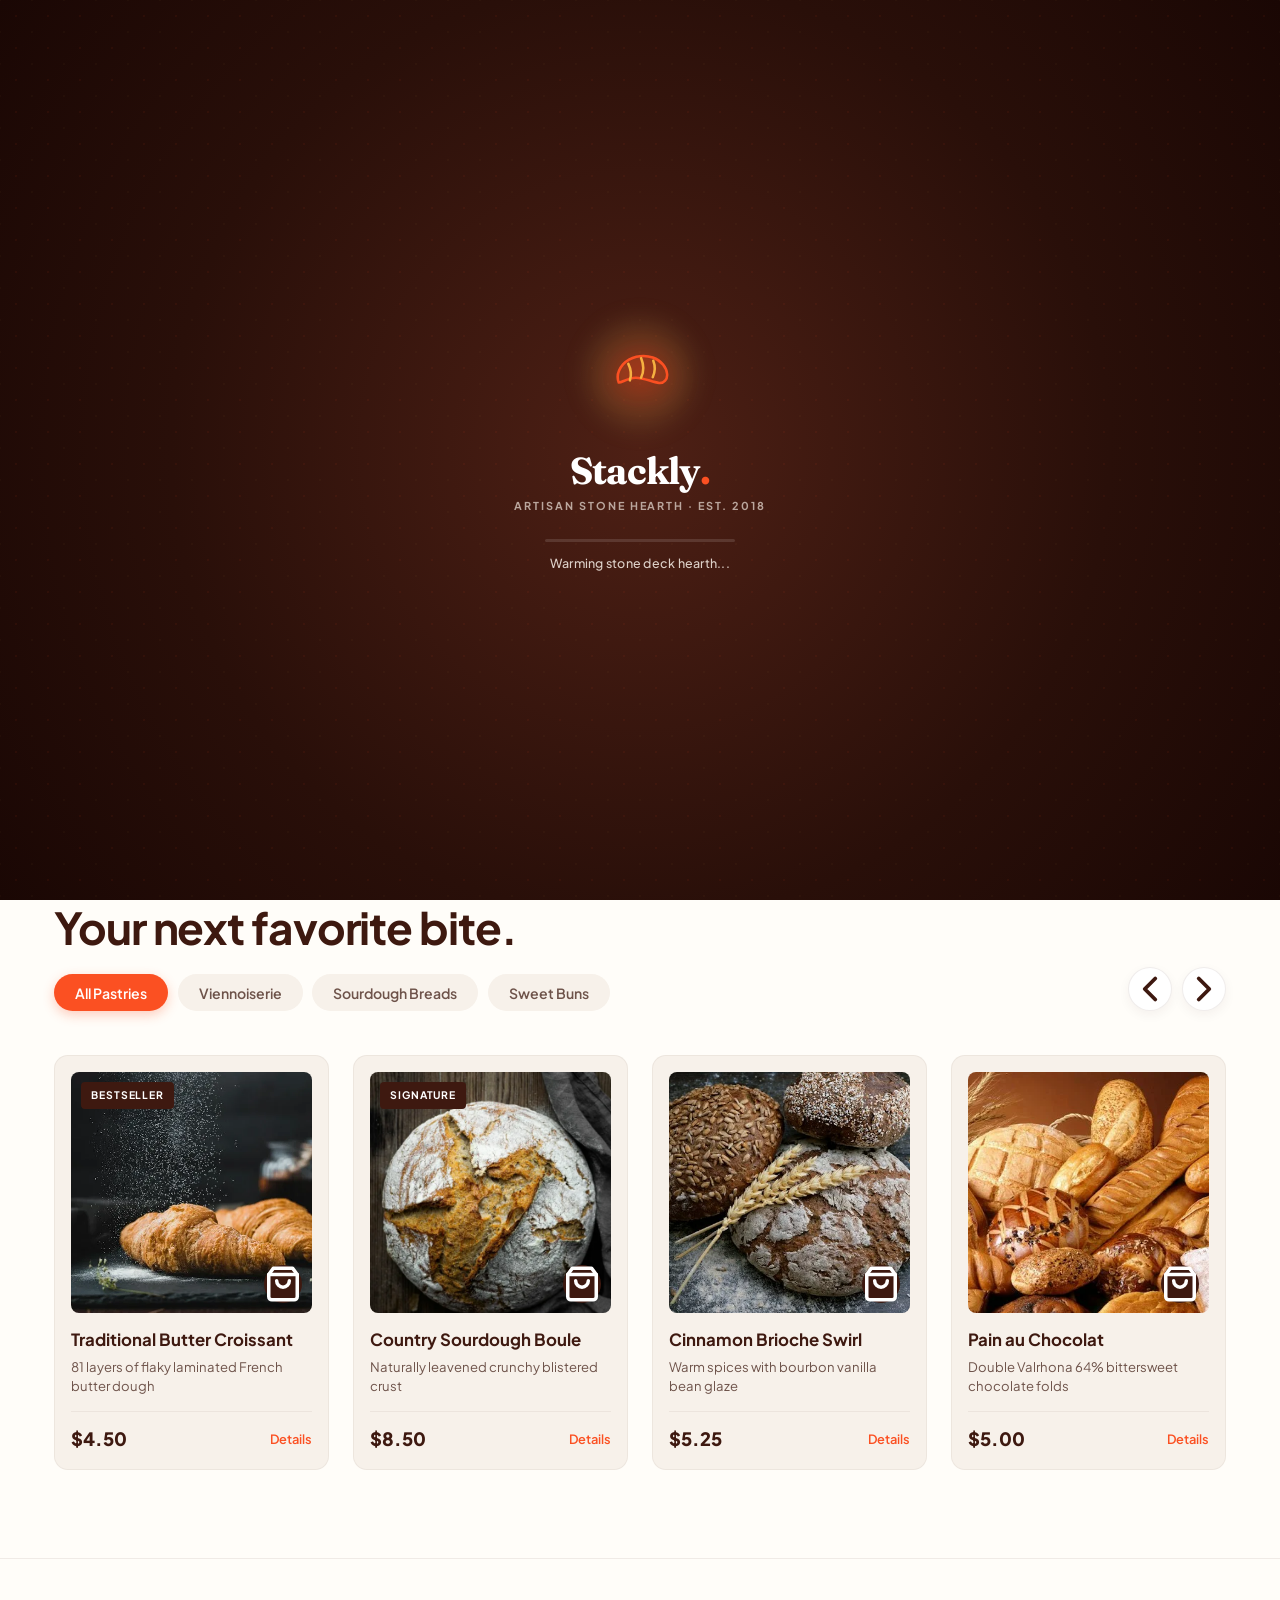
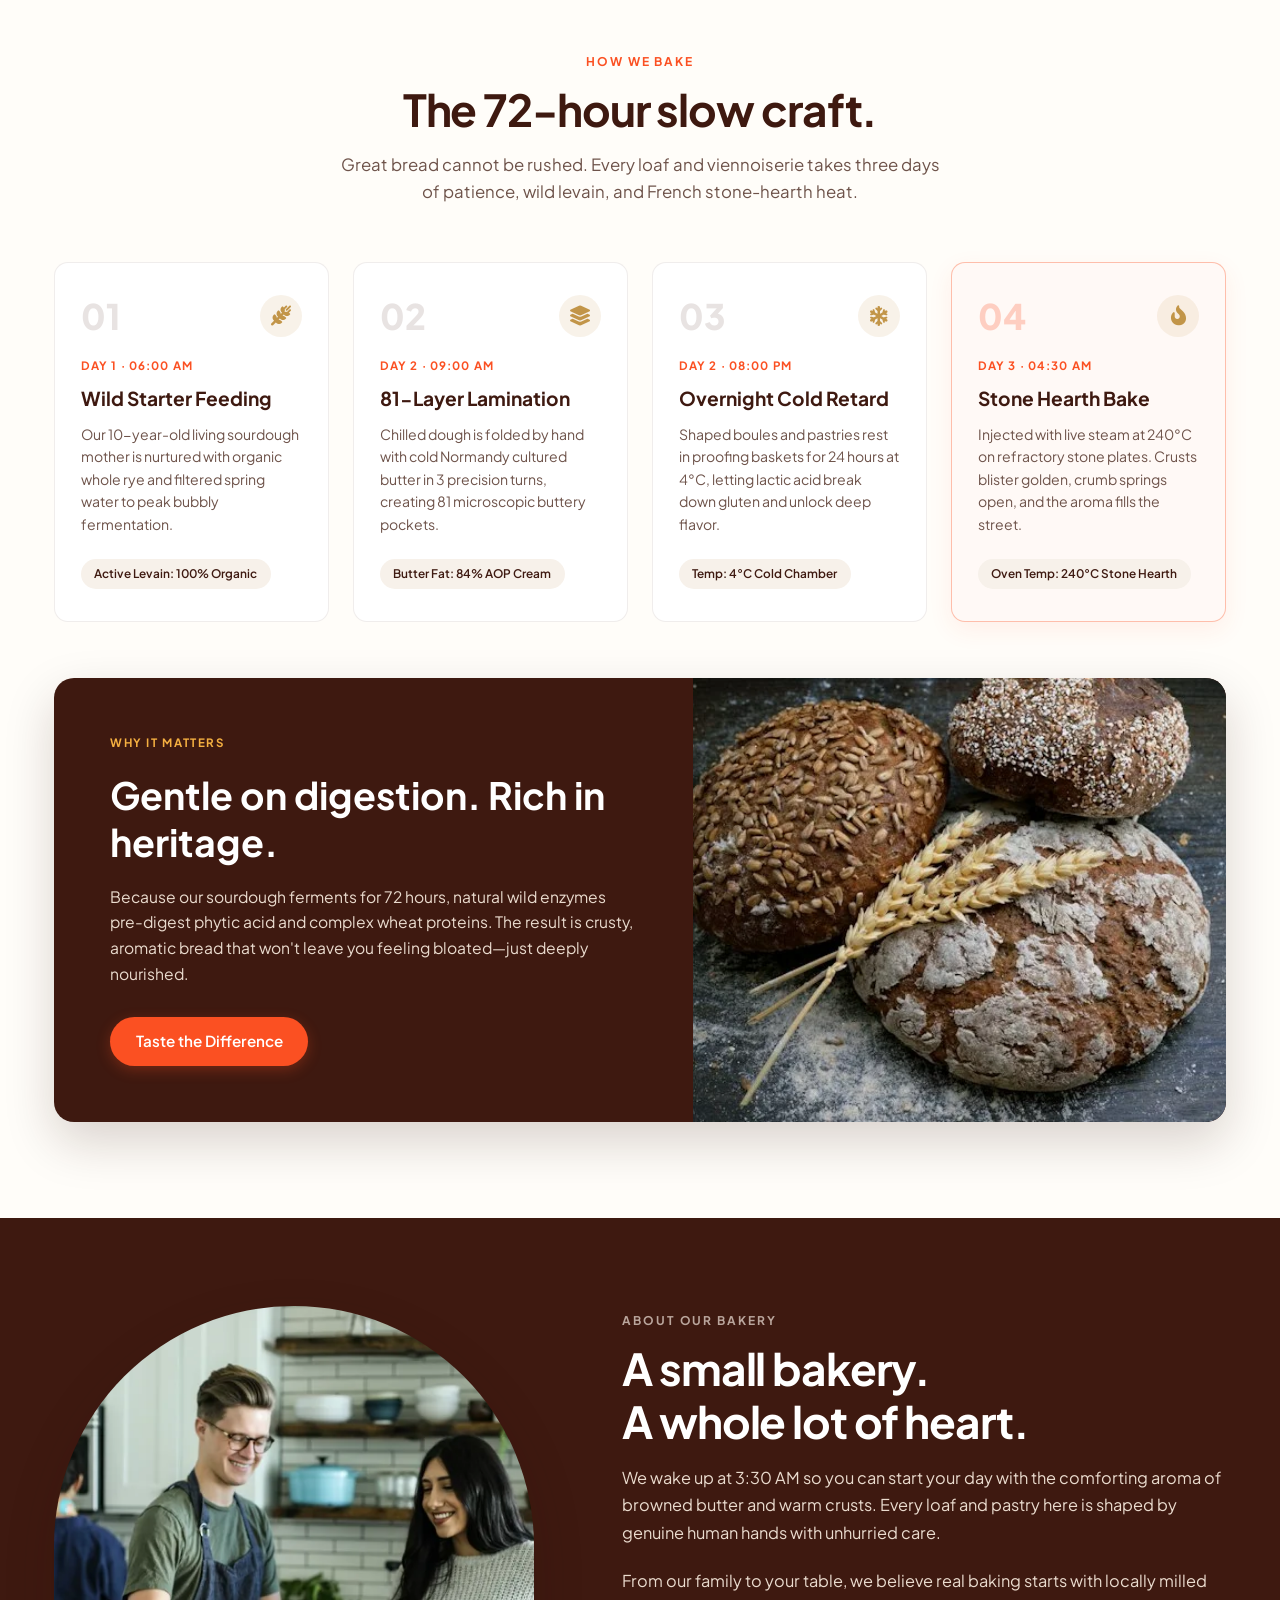
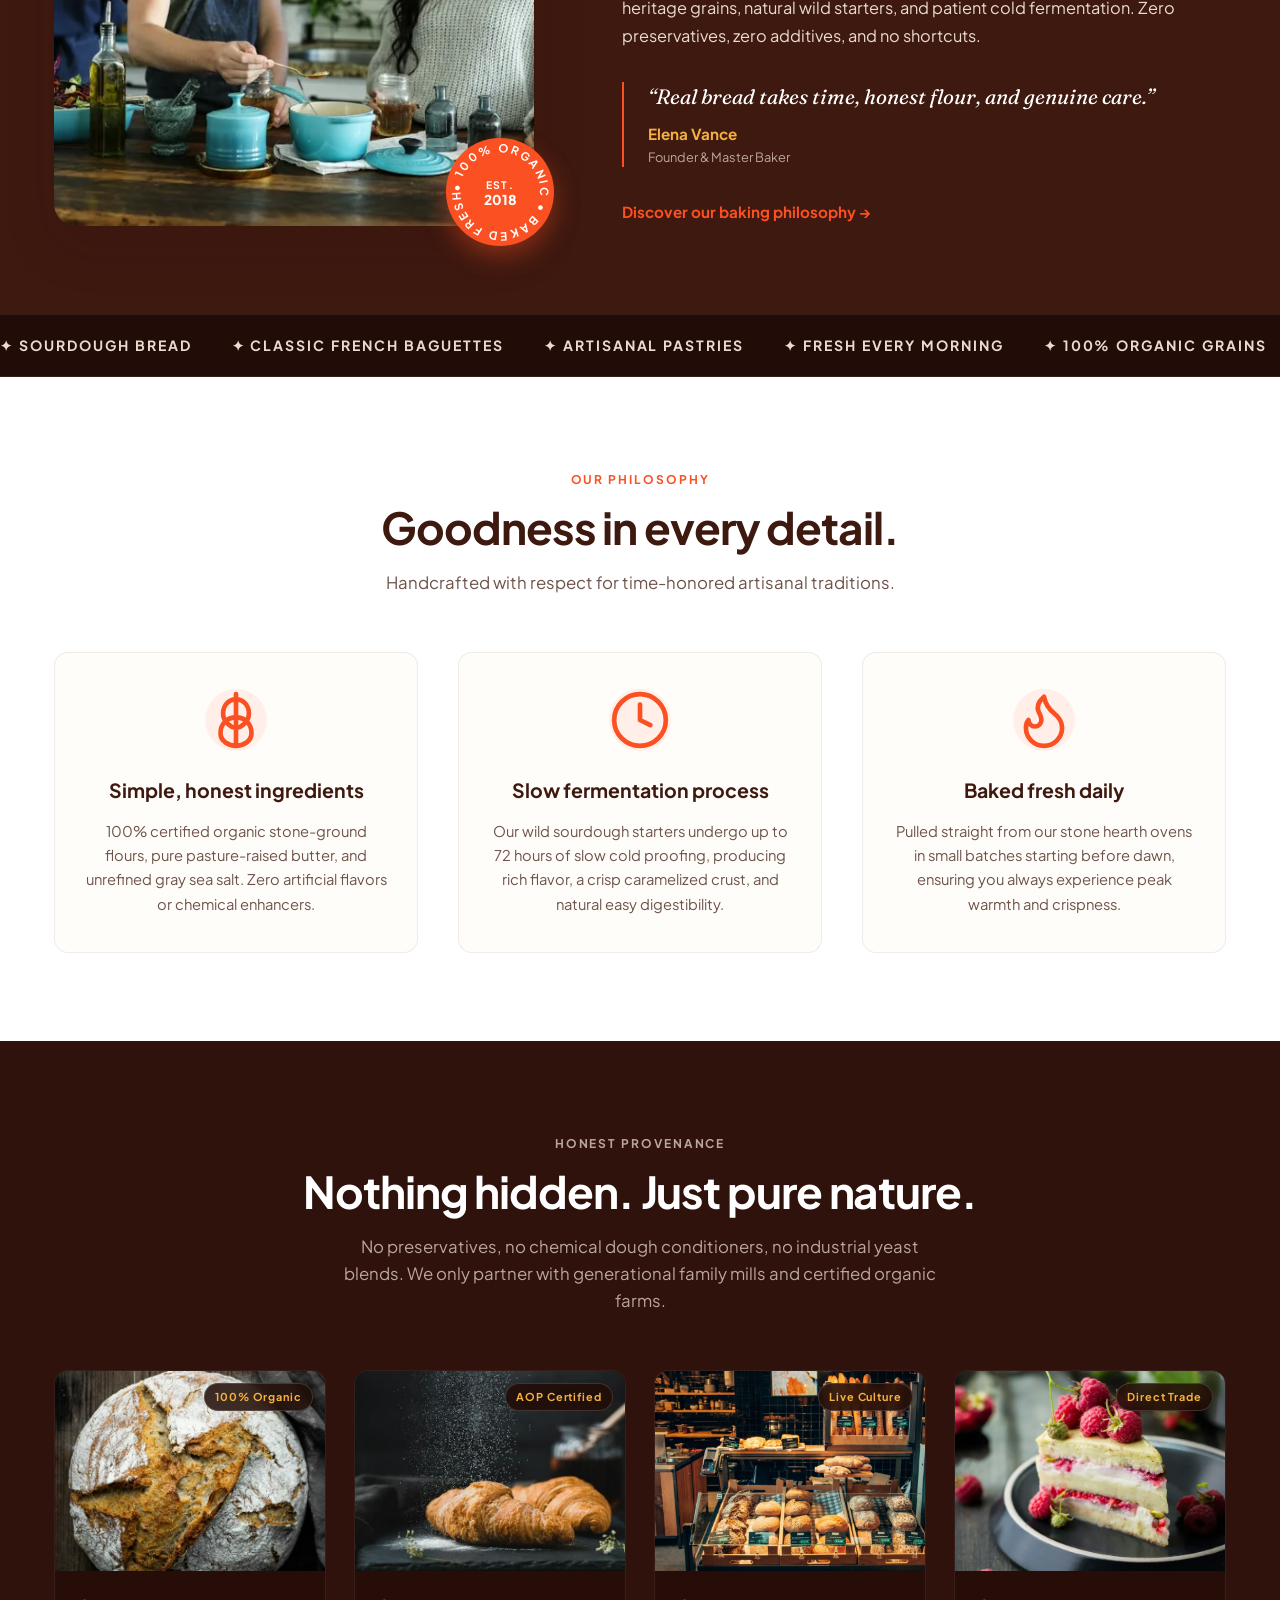
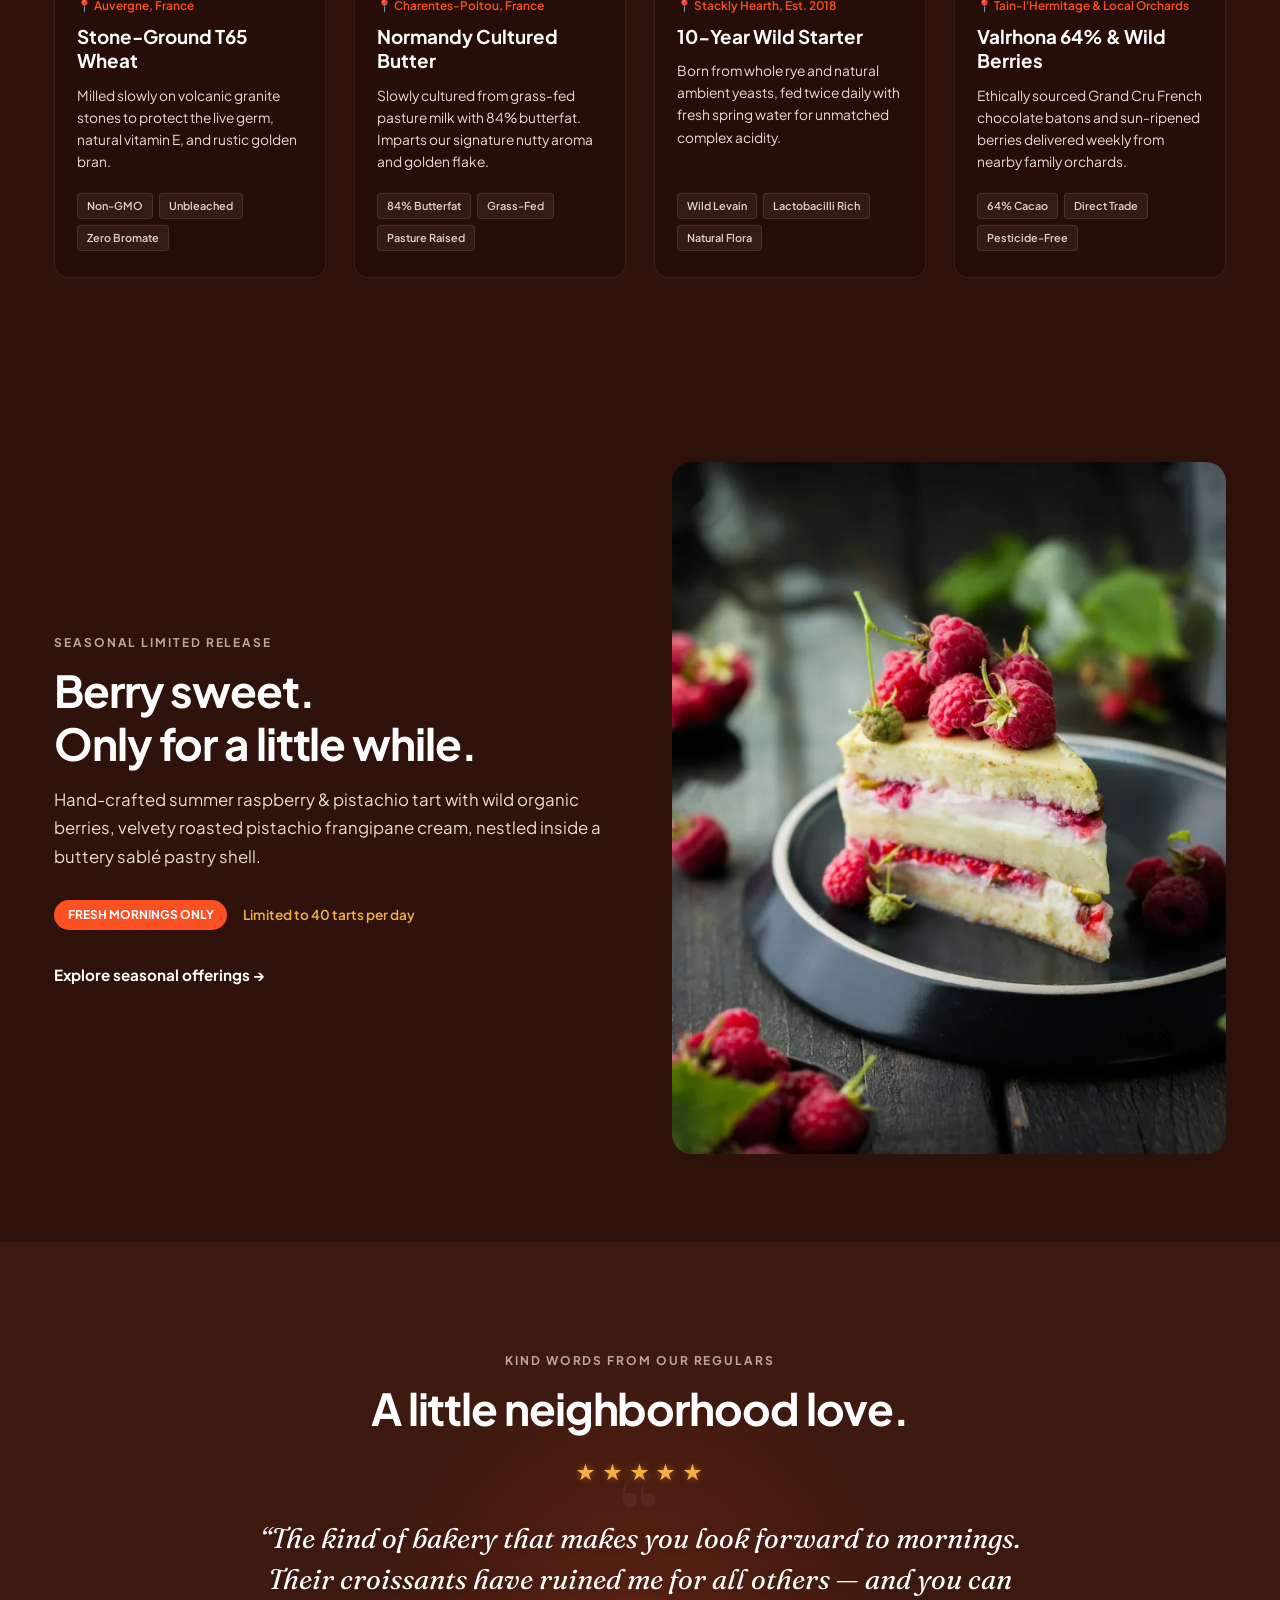
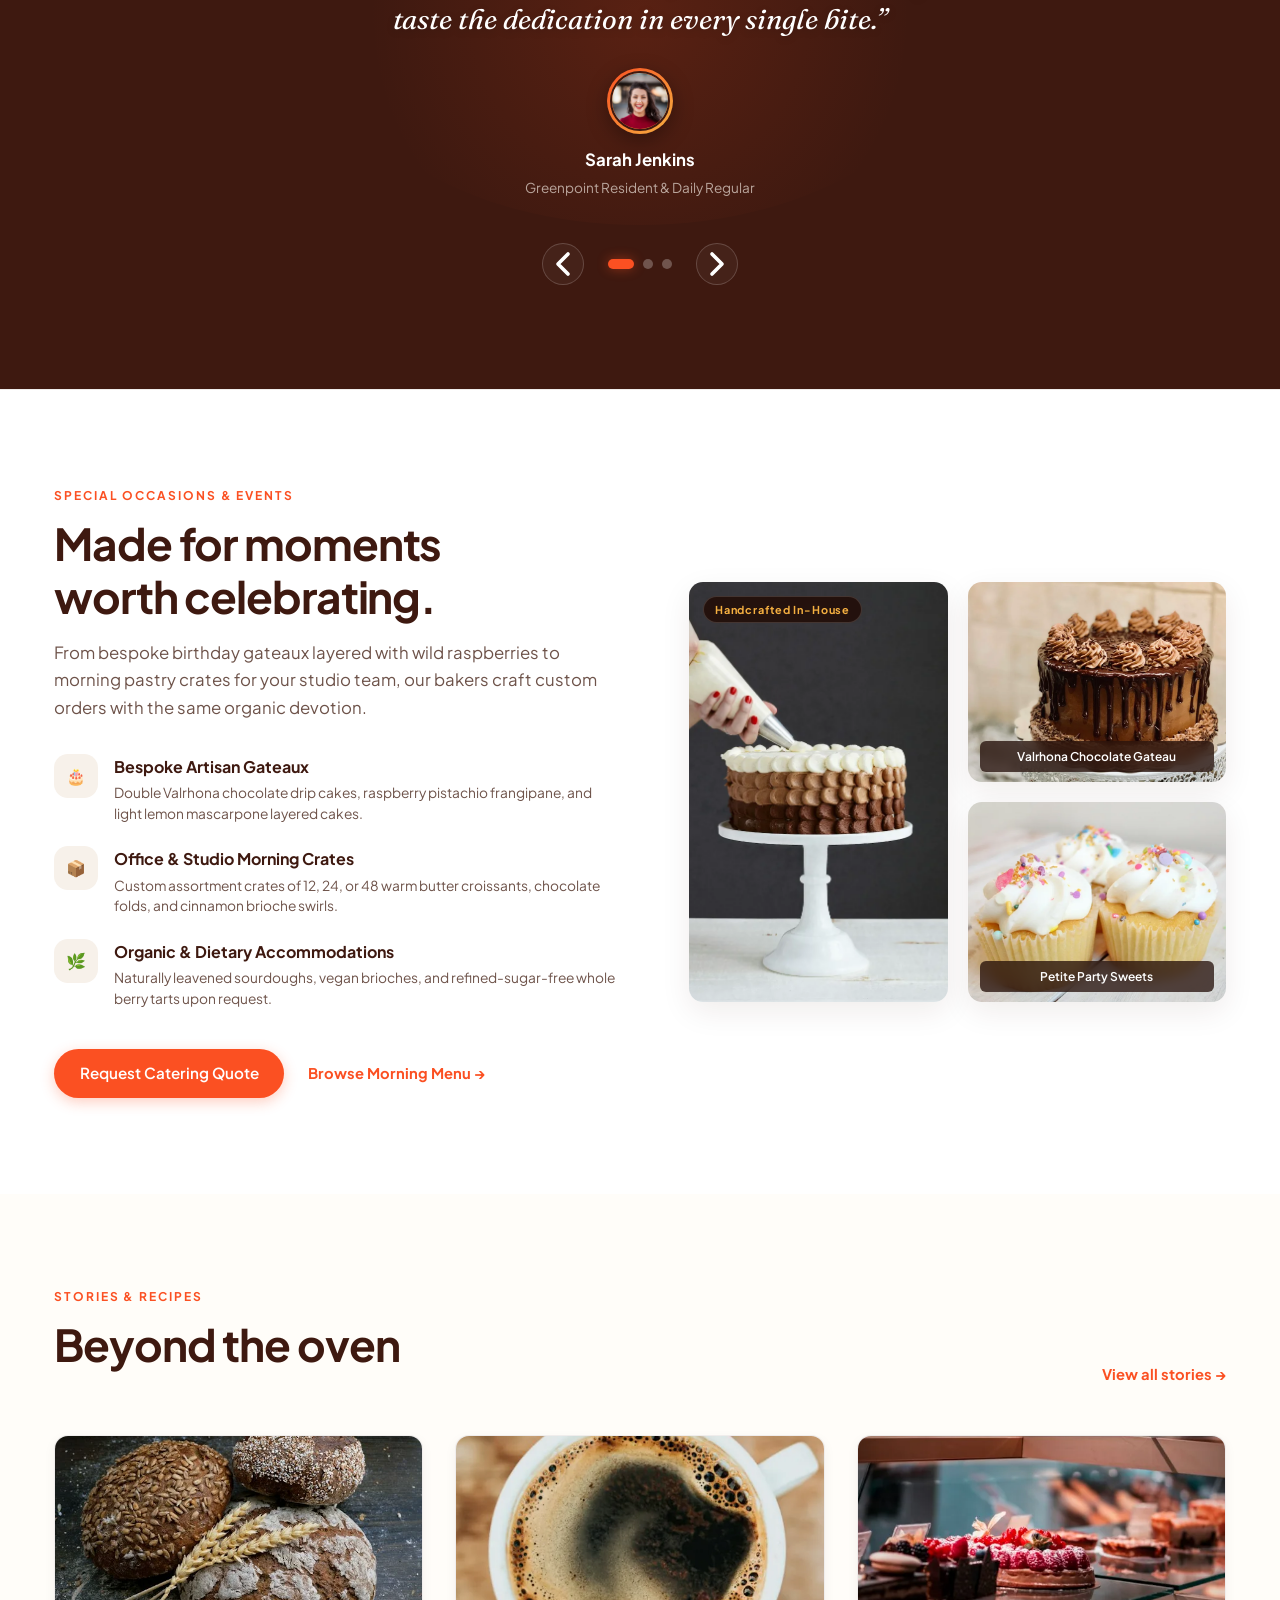
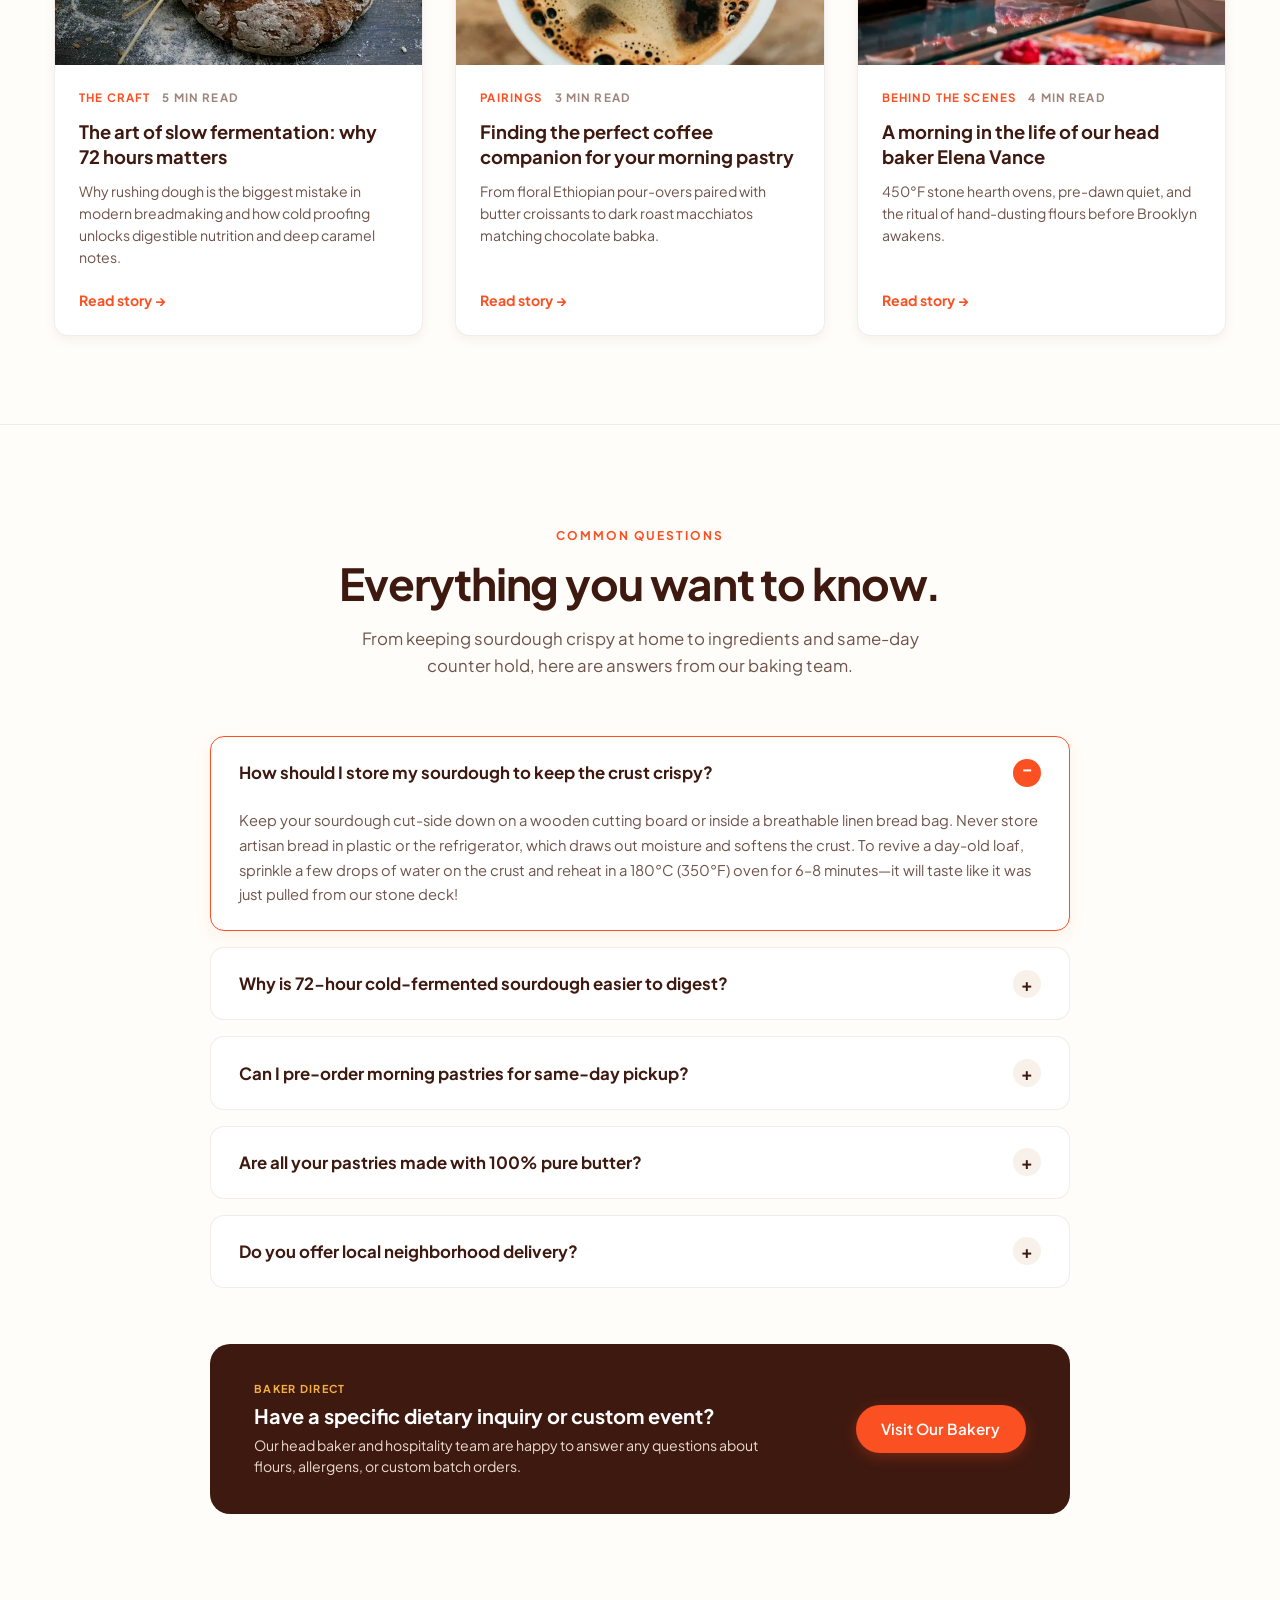
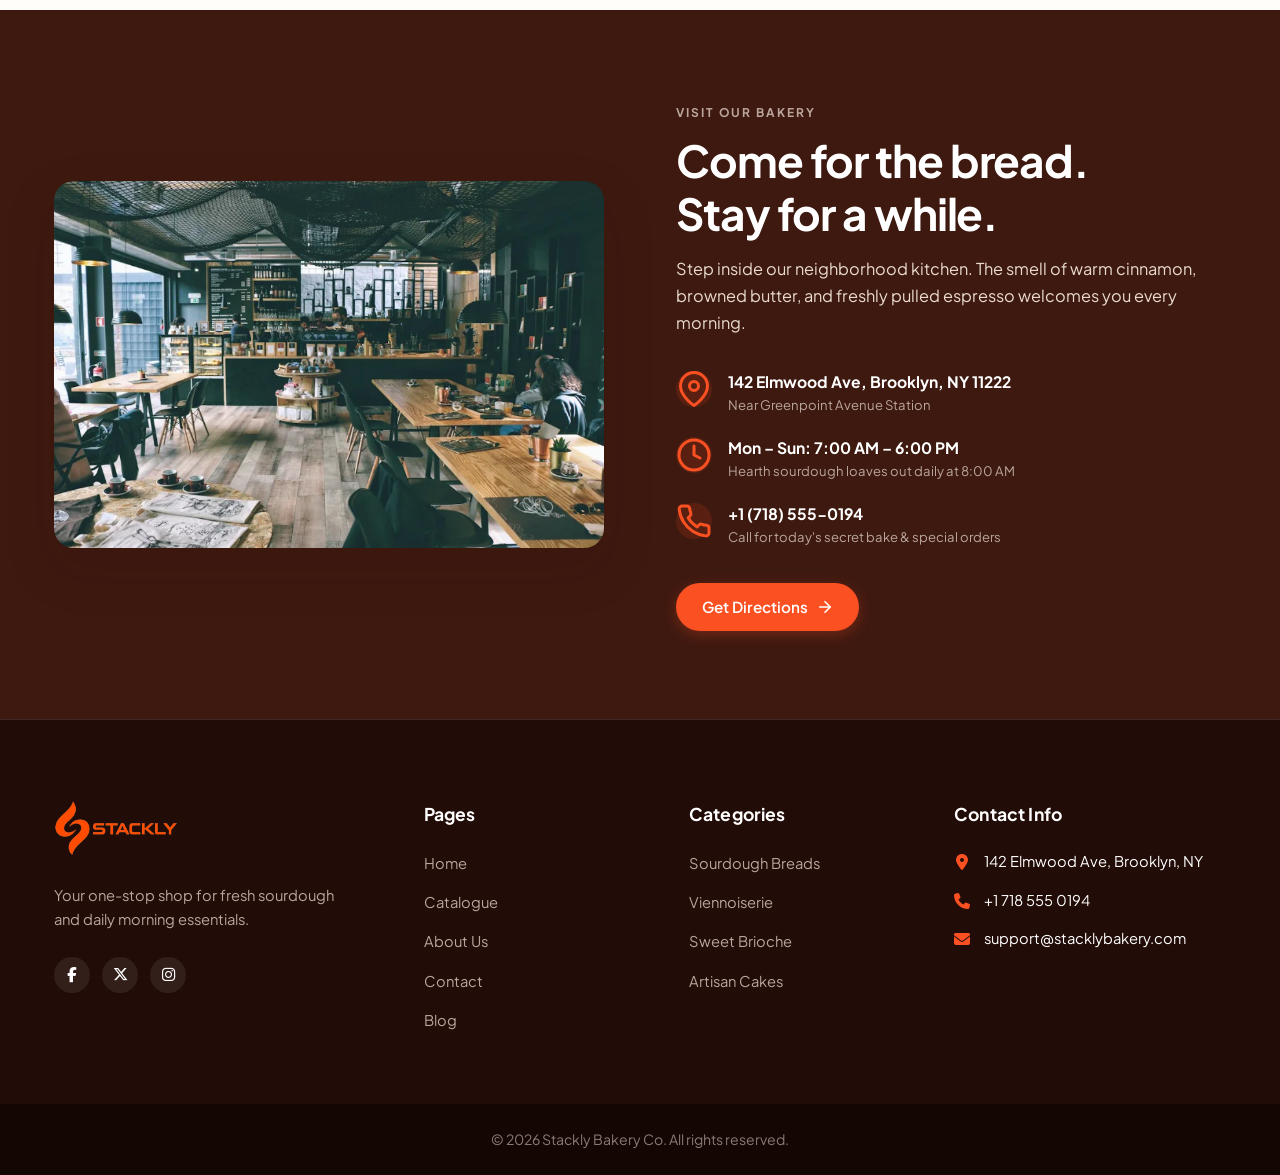
==== commit 12d4d98e: "Add files via upload" ====
--- a/index.html
+++ b/index.html
@@ -20,8 +20,82 @@
   <!-- AOS (Animate On Scroll) via CDNJS -->
   <link rel="stylesheet" href="https://cdnjs.cloudflare.com/ajax/libs/aos/2.3.4/aos.css">
 
+  <!-- Animate.css via CDNJS -->
+  <link rel="stylesheet" href="https://cdnjs.cloudflare.com/ajax/libs/animate.css/4.1.1/animate.min.css">
+
+  <!-- Common Navbar Stylesheet -->
+  <link rel="stylesheet" href="assets/css/navbar.css">
+
   <!-- Main Stylesheet -->
-  <link rel="stylesheet" href="assets/css/style.css">
+  <link rel="stylesheet" href="assets/css/style.css?v=5">
+
+  <style>
+    /* Section 3: Story Arched Image Equivalent to Content Size */
+    .story-container {
+      display: grid;
+      grid-template-columns: minmax(380px, 480px) 1fr;
+      align-items: stretch;
+      gap: 4.5rem;
+    }
+    .story-media-col {
+      display: flex;
+      flex-direction: column;
+      height: 100%;
+    }
+    .arch-image-frame {
+      position: relative;
+      width: 100%;
+      height: 100%;
+      min-height: 520px;
+      border-radius: 260px 260px 24px 24px;
+      overflow: visible;
+      display: flex;
+    }
+    .arch-baker-img {
+      width: 100%;
+      height: 100%;
+      min-height: 100%;
+      border-radius: 260px 260px 24px 24px;
+      display: block;
+      box-shadow: var(--shadow-lg);
+      object-fit: cover;
+      object-position: 55% center;
+    }
+
+    @media (max-width: 1080px) {
+      .story-container {
+        grid-template-columns: 1fr;
+        gap: 3.5rem;
+      }
+      .story-media-col {
+        height: auto;
+      }
+      .arch-image-frame {
+        margin: 0 auto;
+        max-width: 440px;
+        height: 480px;
+        min-height: 480px;
+      }
+      .arch-baker-img {
+        height: 480px;
+        min-height: 480px;
+      }
+    }
+
+    @media (max-width: 600px) {
+      .arch-image-frame {
+        max-width: 320px;
+        height: 380px;
+        min-height: 380px;
+        border-radius: 180px 180px 20px 20px;
+      }
+      .arch-baker-img {
+        height: 380px;
+        min-height: 380px;
+        border-radius: 180px 180px 20px 20px;
+      }
+    }
+  </style>
 </head>
 <body>
 
@@ -63,45 +137,37 @@
     </div>
   </div>
 
-  <!-- Site Header (Exact Figma 1st Image) -->
-  <header class="site-header" id="header">
-    <div class="container header-container">
-      <!-- Logo: Stackly. + Outline Croissant Icon -->
-      <a href="#hero" class="brand-logo" aria-label="Stackly Home">
-        <span class="logo-text">Stackly.</span>
-        <svg class="header-croissant" viewBox="0 0 28 28" fill="none" stroke="#FFFFFF" stroke-width="1.8" stroke-linecap="round" stroke-linejoin="round" aria-hidden="true">
-          <path d="M5 16.5C4.2 14.8 4.6 12.2 6.8 9.8C9.5 6.8 14.2 5.5 18.5 7C22 8.2 24 11 24.2 13.5C24.4 15.5 23 17.2 21 17C18.2 16.6 15 15 12 15C8.8 15 6.2 16.8 5 16.5Z"/>
-          <path d="M9 9.5C10 11.5 10.2 14 9.5 16"/>
-          <path d="M14 7.2C15 9.8 15 12.8 14 15"/>
-          <path d="M18.8 8.2C19.5 10.2 19.4 12.8 18.5 14.8"/>
-        </svg>
+  <!-- ==============================================
+       SITE HEADER (COMMON NAVBAR)
+       ============================================== -->
+  <header class="site-header" id="siteHeader">
+    <div class="header-container">
+      <!-- Logo: Stackly 006 Logo -->
+      <a href="index.html" class="brand-logo" aria-label="Stackly Home">
+        <img src="assets/images/stackly_006.webp?v=2" alt="Stackly" class="brand-logo-img" width="111" height="50">
       </a>
 
-      <!-- Center Nav Links: Home, Catalogue, About us, Visit us, Blog -->
+      <!-- Center Nav Links: Home, Catalogue, About us, Contact, Blog -->
       <nav class="desktop-nav" aria-label="Primary Navigation">
         <ul class="nav-list">
-          <li><a href="#hero" class="nav-link active">Home</a></li>
-          <li><a href="#menu" class="nav-link">Catalogue</a></li>
-          <li><a href="#story" class="nav-link">About us</a></li>
-          <li><a href="#visit" class="nav-link">Visit us</a></li>
-          <li><a href="#journal" class="nav-link">Blog</a></li>
+          <li><a href="index.html" class="nav-link active" aria-current="page">Home</a></li>
+          <li><a href="catalogue.html" class="nav-link">Catalogue</a></li>
+          <li><a href="about.html" class="nav-link">About us</a></li>
+          <li><a href="contact.html" class="nav-link">Contact</a></li>
+          <li><a href="blog.html" class="nav-link">Blog</a></li>
         </ul>
       </nav>
 
-      <!-- Right Header Actions: Shopping Bag + VISIT US Outline Button -->
+      <!-- Right Header Actions: Shopping Bag + Login Button + Mobile Toggle -->
       <div class="header-actions">
         <!-- Shopping Bag Icon Button -->
         <button class="action-btn-bag" id="cartToggle" aria-label="View shopping basket" title="Cart">
-          <svg viewBox="0 0 24 24" fill="none" stroke="#FFFFFF" stroke-width="1.8" stroke-linecap="round" stroke-linejoin="round" class="header-bag-icon">
-            <rect x="5" y="6" width="14" height="15" rx="3"></rect>
-            <path d="M9 6V5a3 3 0 0 1 6 0v1"></path>
-            <path d="M9.5 10l2.5 2.5 2.5-2.5"></path>
-          </svg>
+          <i class="fa-solid fa-bag-shopping header-bag-icon" aria-hidden="true"></i>
           <span class="cart-badge-dot" id="cartDot"></span>
         </button>
 
-        <!-- Outline Pill Button: VISIT US -->
-        <a href="#visit" class="btn-visit-outline">VISIT US</a>
+        <!-- Login Button -->
+        <a href="login.html" class="btn-header-login">LOGIN</a>
 
         <!-- Mobile Menu Toggle Button -->
         <button class="mobile-toggle" id="mobileToggle" aria-label="Toggle mobile menu" aria-expanded="false">
@@ -115,14 +181,14 @@
     <!-- Mobile Drawer Navigation -->
     <div class="mobile-nav-drawer" id="mobileDrawer">
       <ul class="mobile-nav-list">
-        <li><a href="#hero" class="mobile-nav-link">Home</a></li>
-        <li><a href="#menu" class="mobile-nav-link">Catalogue</a></li>
-        <li><a href="#story" class="mobile-nav-link">About us</a></li>
-        <li><a href="#visit" class="mobile-nav-link">Visit us</a></li>
-        <li><a href="#journal" class="mobile-nav-link">Blog</a></li>
+        <li><a href="index.html" class="mobile-nav-link active">Home</a></li>
+        <li><a href="catalogue.html" class="mobile-nav-link">Catalogue</a></li>
+        <li><a href="about.html" class="mobile-nav-link">About us</a></li>
+        <li><a href="contact.html" class="mobile-nav-link">Contact</a></li>
+        <li><a href="blog.html" class="mobile-nav-link">Blog</a></li>
       </ul>
       <div class="mobile-drawer-footer">
-        <a href="#visit" class="btn-visit-outline btn-block text-center" style="display:block; text-align:center;">VISIT US</a>
+        <a href="login.html" class="btn-header-login btn-block text-center" style="display:block; text-align:center;">LOGIN</a>
         <p class="mobile-drawer-hours">Open Daily: 7:00 AM – 6:00 PM</p>
       </div>
     </div>
@@ -167,7 +233,7 @@
 
             <!-- Action Buttons -->
             <div class="hero-actions-group">
-              <a href="#menu" class="btn btn-primary btn-pill hero-primary-cta">
+              <a href="catalogue.html" class="btn btn-primary btn-pill hero-primary-cta">
                 <span>Explore Morning Menu</span>
                 <svg class="cta-arrow" viewBox="0 0 20 20" fill="none" stroke="currentColor" stroke-width="2" stroke-linecap="round" stroke-linejoin="round" aria-hidden="true">
                   <path d="M4 10h12M11 5l5 5-5 5"/>
@@ -538,7 +604,7 @@
               Because our sourdough ferments for 72 hours, natural wild enzymes pre-digest phytic acid and complex wheat proteins. The result is crusty, aromatic bread that won't leave you feeling bloated—just deeply nourished.
             </p>
             <div class="feature-banner-action">
-              <a href="#menu" class="btn btn-primary btn-pill">Taste the Difference</a>
+              <a href="404.html" class="btn btn-primary btn-pill">Taste the Difference</a>
             </div>
           </div>
           <div class="feature-banner-image">
@@ -602,7 +668,7 @@
           </div>
 
           <div class="story-cta-row">
-            <a href="#visit" class="story-link">Discover our baking philosophy →</a>
+            <a href="404.html" class="story-link">Discover our baking philosophy →</a>
           </div>
         </div>
       </div>
@@ -804,11 +870,11 @@
             Hand-crafted summer raspberry & pistachio tart with wild organic berries, velvety roasted pistachio frangipane cream, nestled inside a buttery sablé pastry shell.
           </p>
           <div class="seasonal-meta-note">
-            <span class="seasonal-badge">Fresh Mornings Only</span>
+            <a href="404.html" class="seasonal-badge">Fresh Mornings Only</a>
             <span class="seasonal-limit">Limited to 40 tarts per day</span>
           </div>
           <div class="seasonal-cta">
-            <a href="#menu" class="seasonal-link">Explore seasonal offerings →</a>
+            <a href="404.html" class="seasonal-link">Explore seasonal offerings →</a>
           </div>
         </div>
 
@@ -817,168 +883,6 @@
           <div class="tart-card-frame">
             <img src="assets/images/figma_seasonal_tart.webp" alt="Fresh raspberry and pistachio tart with one slice cut out on pink plate" class="tart-img" loading="lazy">
           </div>
-        </div>
-      </div>
-    </section>
-
-    <!-- ==============================================
-         NEW SECTION 3: DAILY BAKING SCHEDULE ("Hot from the hearth schedule.")
-         Live timetable of daily oven drops & batch availability
-         ============================================== -->
-    <section class="schedule-section" id="schedule">
-      <div class="container">
-        <div class="section-head text-center" data-aos="fade-up">
-          <span class="section-overline">OVEN TIMETABLE</span>
-          <h2 class="section-title text-dark">Hot from the hearth schedule.</h2>
-          <p class="section-subtitle">
-            We pull 5 distinct warm batches throughout the day so your pastry crackles and your sourdough is warm when you step in.
-          </p>
-        </div>
-
-        <!-- Schedule Filter Tabs -->
-        <div class="schedule-tabs-wrap" data-aos="fade-up" data-aos-delay="100">
-          <div class="schedule-tabs" role="tablist">
-            <button class="sched-tab active" data-day="all" role="tab" aria-selected="true">
-              <span class="sched-tab-icon">✨</span>
-              <span>All Daily Batches</span>
-            </button>
-            <button class="sched-tab" data-day="weekday" role="tab" aria-selected="false">
-              <span class="sched-tab-icon">📅</span>
-              <span>Monday – Friday</span>
-            </button>
-            <button class="sched-tab" data-day="weekend" role="tab" aria-selected="false">
-              <span class="sched-tab-icon">☀️</span>
-              <span>Saturday & Sunday</span>
-            </button>
-          </div>
-        </div>
-
-        <!-- Schedule Cards List -->
-        <div class="schedule-grid" id="scheduleList">
-          <!-- Item 1 -->
-          <div class="schedule-card" data-category="weekday weekend" data-aos="fade-up" data-aos-delay="100">
-            <div class="sched-time-col">
-              <span class="sched-clock">06:30 AM</span>
-              <span class="sched-batch-tag batch-hot">🔥 FIRST PULL</span>
-            </div>
-            <div class="sched-info-col">
-              <div class="sched-title-row">
-                <h3 class="sched-item-name">Viennoiserie & Butter Croissants</h3>
-                <span class="sched-status-badge available">● Available at Open</span>
-              </div>
-              <p class="sched-item-desc">Traditional butter croissants, Pain au Chocolat, and flaky almond swirls fresh from the stone deck.</p>
-              <div class="sched-meta-chips">
-                <span class="chip">Normandy Butter</span>
-                <span class="chip">81 Layers</span>
-                <span class="chip">Best with Espresso</span>
-              </div>
-            </div>
-            <div class="sched-action-col">
-              <a href="#menu" class="btn-sched-action">Explore Items</a>
-            </div>
-          </div>
-
-          <!-- Item 2 -->
-          <div class="schedule-card highlight-card" data-category="weekday weekend" data-aos="fade-up" data-aos-delay="150">
-            <div class="sched-time-col">
-              <span class="sched-clock">08:00 AM</span>
-              <span class="sched-batch-tag batch-gold">🥖 HEARTH BREADS</span>
-            </div>
-            <div class="sched-info-col">
-              <div class="sched-title-row">
-                <h3 class="sched-item-name">Country Sourdough & French Baguettes</h3>
-                <span class="sched-status-badge popular">★ Most Popular Batch</span>
-              </div>
-              <p class="sched-item-desc">Blistered 72-hour wild levain boules, seeded rye, and traditional crusty French poolish baguettes.</p>
-              <div class="sched-meta-chips">
-                <span class="chip">100% Organic Flour</span>
-                <span class="chip">Wild Starter</span>
-                <span class="chip">Crisp Singing Crust</span>
-              </div>
-            </div>
-            <div class="sched-action-col">
-              <a href="#menu" class="btn-sched-action">Explore Items</a>
-            </div>
-          </div>
-
-          <!-- Item 3 -->
-          <div class="schedule-card" data-category="weekday weekend" data-aos="fade-up" data-aos-delay="200">
-            <div class="sched-time-col">
-              <span class="sched-clock">10:30 AM</span>
-              <span class="sched-batch-tag batch-sweet">🌀 SWEET BUNS</span>
-            </div>
-            <div class="sched-info-col">
-              <div class="sched-title-row">
-                <h3 class="sched-item-name">Cinnamon Brioche Swirls & Babka</h3>
-                <span class="sched-status-badge available">● Freshly Glazed</span>
-              </div>
-              <p class="sched-item-desc">Enriched golden brioche rolled with Ceylon cinnamon, Bourbon vanilla bean glaze, and dark chocolate babka loaves.</p>
-              <div class="sched-meta-chips">
-                <span class="chip">Pasture Eggs</span>
-                <span class="chip">Ceylon Cinnamon</span>
-                <span class="chip">Vanilla Glaze</span>
-              </div>
-            </div>
-            <div class="sched-action-col">
-              <a href="#menu" class="btn-sched-action">Explore Items</a>
-            </div>
-          </div>
-
-          <!-- Item 4 -->
-          <div class="schedule-card" data-category="weekday" data-aos="fade-up" data-aos-delay="250">
-            <div class="sched-time-col">
-              <span class="sched-clock">12:30 PM</span>
-              <span class="sched-batch-tag batch-savory">🫒 SAVORY OVEN</span>
-            </div>
-            <div class="sched-info-col">
-              <div class="sched-title-row">
-                <h3 class="sched-item-name">Rosemary Focaccia & Savory Galettes</h3>
-                <span class="sched-status-badge lunch">● Lunch Special</span>
-              </div>
-              <p class="sched-item-desc">Olive oil drenched sourdough focaccia studded with Maldon flake salt, fresh rosemary, and seasonal roasted garden vegetables.</p>
-              <div class="sched-meta-chips">
-                <span class="chip">Extra Virgin Olive Oil</span>
-                <span class="chip">Flaky Sea Salt</span>
-                <span class="chip">Local Herbs</span>
-              </div>
-            </div>
-            <div class="sched-action-col">
-              <a href="#menu" class="btn-sched-action">Explore Items</a>
-            </div>
-          </div>
-
-          <!-- Item 5 -->
-          <div class="schedule-card" data-category="weekend" data-aos="fade-up" data-aos-delay="300">
-            <div class="sched-time-col">
-              <span class="sched-clock">02:00 PM</span>
-              <span class="sched-batch-tag batch-gold">🍓 WEEKEND SPECIAL</span>
-            </div>
-            <div class="sched-info-col">
-              <div class="sched-title-row">
-                <h3 class="sched-item-name">Seasonal Raspberry Tarts & Eclairs</h3>
-                <span class="sched-status-badge limited">● Limited 40 Tarts</span>
-              </div>
-              <p class="sched-item-desc">Hand-assembled summer fruit tarts, Madagascar vanilla bean choux puffs, and Valrhona chocolate gateaux slices.</p>
-              <div class="sched-meta-chips">
-                <span class="chip">Fresh Organic Berries</span>
-                <span class="chip">Pistachio Frangipane</span>
-                <span class="chip">Weekend Exclusive</span>
-              </div>
-            </div>
-            <div class="sched-action-col">
-              <a href="#seasonal" class="btn-sched-action">Explore Items</a>
-            </div>
-          </div>
-        </div>
-
-        <!-- Schedule Bottom Callout Box -->
-        <div class="schedule-callout-box" data-aos="fade-up" data-aos-delay="150">
-          <div class="sched-callout-icon">🍞</div>
-          <div class="sched-callout-text">
-            <h4>Want us to hold your morning loaf?</h4>
-            <p>Our sourdough boules sell out by early afternoon. Pre-order online before 08:00 AM for guaranteed counter hold.</p>
-          </div>
-          <a href="#menu" class="btn btn-primary btn-pill">Reserve Daily Loaf</a>
         </div>
       </div>
     </section>
@@ -1009,8 +913,13 @@
                 “The kind of bakery that makes you look forward to mornings. Their croissants have ruined me for all others — and you can taste the dedication in every single bite.”
               </blockquote>
               <div class="testimonial-author-block">
-                <p class="author-name">Sarah Jenkins</p>
-                <p class="author-title">Greenpoint Resident & Daily Regular</p>
+                <div class="author-avatar-wrap">
+                  <img src="assets/images/testimonial-sarah.webp" alt="Sarah Jenkins" class="author-avatar" loading="lazy">
+                </div>
+                <div class="author-info">
+                  <p class="author-name">Sarah Jenkins</p>
+                  <p class="author-title">Greenpoint Resident &amp; Daily Regular</p>
+                </div>
               </div>
             </div>
 
@@ -1020,8 +929,13 @@
                 “The Country Sourdough has the most phenomenal crust I’ve tasted outside of Paris. Crisp, airy, sour, and stays fresh for days. We drive 20 minutes every Saturday.”
               </blockquote>
               <div class="testimonial-author-block">
-                <p class="author-name">Marcus & Linnea Chen</p>
-                <p class="author-title">Local Food Writers & Weekend Visitors</p>
+                <div class="author-avatar-wrap">
+                  <img src="assets/images/testimonial-marcus-linnea-new.webp" alt="Marcus &amp; Linnea Chen" class="author-avatar" loading="lazy">
+                </div>
+                <div class="author-info">
+                  <p class="author-name">Marcus &amp; Linnea Chen</p>
+                  <p class="author-title">Local Food Writers &amp; Weekend Visitors</p>
+                </div>
               </div>
             </div>
 
@@ -1031,8 +945,13 @@
                 “Elena and her team are true artists. Stepping in at 7:30 AM smelling the warm cinnamon buns and fresh espresso is the best part of my daily routine.”
               </blockquote>
               <div class="testimonial-author-block">
-                <p class="author-name">David Thorne</p>
-                <p class="author-title">Neighborhood Architect</p>
+                <div class="author-avatar-wrap">
+                  <img src="assets/images/testimonial-david.webp" alt="David Thorne" class="author-avatar" loading="lazy">
+                </div>
+                <div class="author-info">
+                  <p class="author-name">David Thorne</p>
+                  <p class="author-title">Neighborhood Architect</p>
+                </div>
               </div>
             </div>
           </div>
@@ -1106,8 +1025,8 @@
             </div>
 
             <div class="catering-actions">
-              <a href="#visit" class="btn btn-primary btn-pill">Request Catering Quote</a>
-              <a href="#menu" class="btn-hero-story-link">Browse Morning Menu →</a>
+              <a href="404.html" class="btn btn-primary btn-pill">Request Catering Quote</a>
+              <a href="404.html" class="btn-hero-story-link">Browse Morning Menu →</a>
             </div>
           </div>
 
@@ -1163,7 +1082,7 @@
               <p class="journal-excerpt">
                 Why rushing dough is the biggest mistake in modern breadmaking and how cold proofing unlocks digestible nutrition and deep caramel notes.
               </p>
-              <a href="#story" class="journal-link">Read story →</a>
+              <a href="404.html" class="journal-link">Read story →</a>
             </div>
           </article>
 
@@ -1181,7 +1100,7 @@
               <p class="journal-excerpt">
                 From floral Ethiopian pour-overs paired with butter croissants to dark roast macchiatos matching chocolate babka.
               </p>
-              <a href="#story" class="journal-link">Read story →</a>
+              <a href="404.html" class="journal-link">Read story →</a>
             </div>
           </article>
 
@@ -1199,7 +1118,7 @@
               <p class="journal-excerpt">
                 450°F stone hearth ovens, pre-dawn quiet, and the ritual of hand-dusting flours before Brooklyn awakens.
               </p>
-              <a href="#story" class="journal-link">Read story →</a>
+              <a href="404.html" class="journal-link">Read story →</a>
             </div>
           </article>
         </div>
@@ -1295,7 +1214,7 @@
             <p class="faq-card-desc">Our head baker and hospitality team are happy to answer any questions about flours, allergens, or custom batch orders.</p>
           </div>
           <div class="faq-card-action">
-            <a href="#visit" class="btn btn-primary btn-pill">Visit Our Bakery</a>
+            <a href="404.html" class="btn btn-primary btn-pill">Visit Our Bakery</a>
           </div>
         </div>
       </div>
@@ -1369,7 +1288,7 @@
           </div>
 
           <div class="storefront-cta-row">
-            <a href="https://maps.google.com" target="_blank" rel="noopener noreferrer" class="btn btn-primary btn-pill">
+            <a href="404.html" class="btn btn-primary btn-pill">
               Get Directions
               <svg viewBox="0 0 24 24" fill="none" stroke="currentColor" stroke-width="2.2" stroke-linecap="round" stroke-linejoin="round" class="btn-icon">
                 <line x1="5" y1="12" x2="19" y2="12"></line>
@@ -1380,47 +1299,18 @@
         </div>
       </div>
     </section>
-
-    <!-- ==============================================
-         SECTION 10: NEWSLETTER BANNER ("A little joy in your inbox.")
-         Exact Figma Layout: Clean Cream Banner with Subscription Input
-         ============================================== -->
-    <section class="newsletter-section">
-      <div class="container">
-        <div class="newsletter-card" data-aos="zoom-in" data-aos-duration="800">
-          <div class="newsletter-text-col">
-            <span class="section-overline">OUR NEWSLETTER</span>
-            <h3 class="newsletter-title">A little joy in your inbox.</h3>
-            <p class="newsletter-desc">Sign up for secret menu drops, home baking recipes & weekend specials.</p>
-          </div>
-          <div class="newsletter-form-col">
-            <form class="newsletter-form" id="newsletterForm" novalidate>
-              <div class="input-group">
-                <input type="email" id="newsletterEmail" class="email-input" placeholder="Enter your email address" required aria-label="Email for newsletter">
-                <button type="submit" class="btn btn-primary btn-subscribe">Subscribe</button>
-              </div>
-              <span class="form-feedback" id="newsletterFeedback"></span>
-            </form>
-          </div>
-        </div>
-      </div>
-    </section>
   </main>
 
   <!-- ==============================================
-       SECTION 11: FOOTER
+       SECTION 10: FOOTER
        New Design: Forest Olive (#2D3427), Green Leaf 'S' STACKLY Logo, 4 Columns & Dark Charcoal Sub-footer (#111111)
        ============================================== -->
   <footer class="site-footer">
     <div class="container footer-container">
       <!-- Col 1: Brand & Socials -->
       <div class="footer-col footer-brand-col">
-        <a href="#hero" class="footer-brand-logo" aria-label="Stackly Home">
-          <svg class="footer-brand-mark" viewBox="0 0 24 34" fill="currentColor" aria-hidden="true">
-            <path d="M 13.5,0 C 12,2 8,7 4.5,11 C 1,15 0,17.5 1.5,20 C 3,22 8,22 12,19.5 C 9,18.5 6,17.5 6,15 C 6,12 9,7 13.5,0 Z" />
-            <path d="M 10.5,34 C 12,32 16,27 19.5,23 C 23,19 24,16.5 22.5,14 C 21,12 16,12 12,14.5 C 15,15.5 18,16.5 18,19 C 18,22 15,27 10.5,34 Z" />
-          </svg>
-          <span class="footer-brand-name">STACKLY</span>
+        <a href="index.html" class="footer-brand-logo" aria-label="Stackly Home">
+          <img src="assets/images/stackly_006.webp?v=2" alt="Stackly" class="brand-logo-img" width="111" height="50">
         </a>
         <p class="footer-bio">
           Your one-stop shop for fresh sourdough and daily morning essentials.
@@ -1428,27 +1318,27 @@
         
         <!-- Social Icons -->
         <div class="social-links" aria-label="Social links">
-          <a href="#" class="social-btn" aria-label="Facebook" title="Facebook">
+          <a href="404.html" class="social-btn" aria-label="Facebook" title="Facebook">
             <i class="fa-brands fa-facebook-f" aria-hidden="true"></i>
           </a>
-          <a href="#" class="social-btn" aria-label="Twitter" title="Twitter">
+          <a href="404.html" class="social-btn" aria-label="Twitter" title="Twitter">
             <i class="fa-brands fa-x-twitter" aria-hidden="true"></i>
           </a>
-          <a href="#" class="social-btn" aria-label="Instagram" title="Instagram">
+          <a href="404.html" class="social-btn" aria-label="Instagram" title="Instagram">
             <i class="fa-brands fa-instagram" aria-hidden="true"></i>
           </a>
         </div>
       </div>
 
-      <!-- Col 2: Quick Links -->
+      <!-- Col 2: Pages -->
       <div class="footer-col">
-        <h3 class="footer-heading">Quick Links</h3>
+        <h3 class="footer-heading">Pages</h3>
         <ul class="footer-nav">
-          <li><a href="#hero">Home</a></li>
-          <li><a href="#story">About Us</a></li>
-          <li><a href="#process">Service</a></li>
-          <li><a href="#seasonal">Blog</a></li>
-          <li><a href="#visit">Contact</a></li>
+          <li><a href="index.html">Home</a></li>
+          <li><a href="catalogue.html">Catalogue</a></li>
+          <li><a href="about.html">About Us</a></li>
+          <li><a href="contact.html">Contact</a></li>
+          <li><a href="blog.html">Blog</a></li>
         </ul>
       </div>
 
@@ -1456,10 +1346,10 @@
       <div class="footer-col">
         <h3 class="footer-heading">Categories</h3>
         <ul class="footer-nav">
-          <li><a href="#menu">Sourdough Breads</a></li>
-          <li><a href="#menu">Viennoiserie</a></li>
-          <li><a href="#menu">Sweet Brioche</a></li>
-          <li><a href="#menu">Artisan Cakes</a></li>
+          <li><a href="catalogue.html">Sourdough Breads</a></li>
+          <li><a href="catalogue.html">Viennoiserie</a></li>
+          <li><a href="catalogue.html">Sweet Brioche</a></li>
+          <li><a href="catalogue.html">Artisan Cakes</a></li>
         </ul>
       </div>
 
@@ -1610,6 +1500,6 @@
   <script src="https://cdnjs.cloudflare.com/ajax/libs/aos/2.3.4/aos.js"></script>
 
   <!-- JavaScript Application -->
-  <script src="assets/js/script.js"></script>
+  <script src="assets/js/script.js?v=3"></script>
 </body>
 </html>
--- a/assets/css/navbar.css
+++ b/assets/css/navbar.css
@@ -0,0 +1,363 @@
+/* ==========================================================================
+   STACKLY BAKERY - COMMON SITE NAVBAR STYLESHEET
+   Unified navbar matching the exact Figma design across all pages:
+   Home, Catalogue, About us, Contact, and Blog.
+   ========================================================================== */
+
+:root {
+  --nav-bg: #220C07;
+  --nav-bg-scrolled: rgba(34, 12, 7, 0.96);
+  --nav-text: #D6C8C0;
+  --nav-text-hover: #FFFFFF;
+  --nav-gold: #C29548;
+  --nav-gold-hover: #E2B05E;
+  --nav-orange: #FF5100;
+  --nav-font: 'Plus Jakarta Sans', -apple-system, BlinkMacSystemFont, 'Segoe UI', Roboto, sans-serif;
+  --nav-transition: 0.25s cubic-bezier(0.16, 1, 0.3, 1);
+}
+
+/* Site Header Wrapper (Sticky) */
+.site-header {
+  position: -webkit-sticky;
+  position: sticky;
+  top: 0;
+  left: 0;
+  width: 100%;
+  z-index: 2000;
+  background-color: var(--nav-bg);
+  border-bottom: 1px solid rgba(255, 255, 255, 0.05);
+  transition: background-color var(--nav-transition), border-color var(--nav-transition), box-shadow var(--nav-transition);
+}
+
+.site-header.scrolled {
+  background-color: var(--nav-bg-scrolled);
+  -webkit-backdrop-filter: blur(14px);
+  backdrop-filter: blur(14px);
+  box-shadow: 0 8px 24px rgba(0, 0, 0, 0.35);
+  border-bottom-color: rgba(255, 255, 255, 0.08);
+}
+
+/* Header Container */
+.site-header .header-container {
+  width: 100%;
+  max-width: 1200px;
+  margin-left: auto;
+  margin-right: auto;
+  padding-left: 1.5rem;
+  padding-right: 1.5rem;
+  display: flex;
+  align-items: center;
+  justify-content: space-between;
+  height: 76px;
+  box-sizing: border-box;
+}
+
+/* Brand Logo */
+.site-header .brand-logo {
+  display: inline-flex;
+  align-items: center;
+  gap: 0.65rem;
+  text-decoration: none;
+  flex-shrink: 0;
+}
+
+.site-header .brand-logo-img {
+  height: 48px;
+  width: auto;
+  max-width: 180px;
+  object-fit: contain;
+  display: block;
+  background: transparent;
+  border: none;
+  outline: none;
+  transition: transform var(--nav-transition), opacity var(--nav-transition);
+}
+
+.site-header .brand-logo:hover .brand-logo-img {
+  transform: scale(1.03);
+  opacity: 0.95;
+}
+
+/* Desktop Navigation Menu */
+.site-header .desktop-nav {
+  display: block;
+}
+
+.site-header .desktop-nav .nav-list {
+  display: flex;
+  align-items: center;
+  gap: 2.25rem;
+  list-style: none;
+  margin: 0;
+  padding: 0;
+}
+
+.site-header .nav-link {
+  font-family: var(--nav-font);
+  font-size: 0.88rem;
+  font-weight: 500;
+  color: var(--nav-text);
+  padding: 0.4rem 0;
+  text-decoration: none;
+  transition: color var(--nav-transition);
+  letter-spacing: -0.01em;
+  position: relative;
+  display: inline-block;
+}
+
+.site-header .nav-link:hover {
+  color: var(--nav-text-hover);
+}
+
+.site-header .nav-link.active {
+  color: #FFFFFF;
+  font-weight: 700;
+}
+
+.site-header .nav-link.active::after {
+  content: '';
+  position: absolute;
+  bottom: -2px;
+  left: 0;
+  width: 100%;
+  height: 2px;
+  background-color: var(--nav-orange);
+  border-radius: 9999px;
+}
+
+/* Right Header Actions: Shopping Bag + LOGIN Button + Mobile Toggle */
+.site-header .header-actions {
+  display: flex;
+  align-items: center;
+  gap: 1.5rem;
+  flex-shrink: 0;
+}
+
+/* Shopping Bag Icon Button */
+.site-header .action-btn-bag {
+  display: inline-flex;
+  align-items: center;
+  justify-content: center;
+  background: transparent;
+  border: none;
+  color: #FFFFFF;
+  position: relative;
+  padding: 0.35rem;
+  cursor: pointer;
+  transition: transform var(--nav-transition);
+  text-decoration: none;
+  line-height: 1;
+}
+
+.site-header .header-bag-icon {
+  font-size: 1.18rem;
+  color: #FFFFFF;
+  display: inline-block;
+  line-height: 1;
+}
+
+.site-header .action-btn-bag:hover {
+  transform: scale(1.1);
+}
+
+/* Orange/Red Notification Dot */
+.site-header .cart-badge-dot {
+  position: absolute;
+  top: 1px;
+  right: 1px;
+  width: 8px;
+  height: 8px;
+  border-radius: 50%;
+  background-color: var(--nav-orange);
+  border: 1.5px solid #220C07;
+  display: none;
+}
+
+.site-header .cart-badge-dot.active {
+  display: block;
+}
+
+/* LOGIN Pill Button */
+.site-header .btn-header-login {
+  display: inline-flex;
+  align-items: center;
+  justify-content: center;
+  padding: 0.46rem 1.35rem;
+  font-family: var(--nav-font);
+  font-size: 0.72rem;
+  font-weight: 700;
+  letter-spacing: 0.12em;
+  text-transform: uppercase;
+  color: #FFFFFF;
+  background-color: transparent;
+  border: 1.25px solid var(--nav-gold);
+  border-radius: 9999px;
+  transition: all var(--nav-transition);
+  text-decoration: none;
+  white-space: nowrap;
+}
+
+.site-header .btn-header-login:hover {
+  background-color: rgba(194, 149, 72, 0.18);
+  border-color: var(--nav-gold-hover);
+  color: #FFFFFF;
+  transform: translateY(-1px);
+}
+
+.site-header .btn-header-login:active {
+  transform: translateY(0);
+}
+
+/* Mobile Toggle Hamburger */
+.site-header .mobile-toggle {
+  display: none;
+  flex-direction: column;
+  justify-content: space-between;
+  width: 26px;
+  height: 18px;
+  padding: 0;
+  background: transparent;
+  border: none;
+  cursor: pointer;
+  z-index: 10;
+}
+
+.site-header .hamburger-line {
+  display: block;
+  width: 100%;
+  height: 2px;
+  background-color: #FFFFFF;
+  border-radius: 2px;
+  transition: transform var(--nav-transition), opacity var(--nav-transition);
+  transform-origin: center;
+}
+
+.site-header .mobile-toggle.active .hamburger-line:nth-child(1) {
+  transform: translateY(8px) rotate(45deg);
+}
+
+.site-header .mobile-toggle.active .hamburger-line:nth-child(2) {
+  opacity: 0;
+}
+
+.site-header .mobile-toggle.active .hamburger-line:nth-child(3) {
+  transform: translateY(-8px) rotate(-45deg);
+}
+
+/* Mobile Nav Drawer */
+.site-header .mobile-nav-drawer {
+  display: none;
+  background-color: #180603;
+  border-top: 1px solid rgba(255, 255, 255, 0.08);
+  padding: 1.5rem 1.5rem 2rem;
+  box-shadow: 0 12px 30px rgba(0, 0, 0, 0.5);
+}
+
+.site-header .mobile-nav-drawer.open {
+  display: block;
+}
+
+.site-header .mobile-nav-list {
+  display: flex;
+  flex-direction: column;
+  gap: 1.15rem;
+  list-style: none;
+  margin: 0 0 1.5rem;
+  padding: 0;
+}
+
+.site-header .mobile-nav-link {
+  font-family: var(--nav-font);
+  font-size: 1.15rem;
+  font-weight: 600;
+  color: var(--nav-text);
+  text-decoration: none;
+  padding: 0.25rem 0;
+  display: block;
+  transition: color var(--nav-transition);
+}
+
+.site-header .mobile-nav-link:hover,
+.site-header .mobile-nav-link.active {
+  color: var(--nav-orange);
+  font-weight: 700;
+}
+
+.site-header .mobile-drawer-footer .btn-header-login {
+  width: 100%;
+  text-align: center;
+  height: 44px;
+  font-size: 0.85rem;
+}
+
+/* Responsive Breakpoints */
+@media (max-width: 860px) {
+  .site-header .desktop-nav {
+    display: none;
+  }
+
+  .site-header .btn-header-login.desktop-only,
+  .site-header .header-actions .btn-header-login {
+    display: none;
+  }
+
+  .site-header .mobile-toggle {
+    display: flex;
+  }
+}
+
+@media (max-width: 480px) {
+  .site-header .header-container {
+    height: 68px;
+    padding-left: 1rem;
+    padding-right: 1rem;
+  }
+
+  .site-header .brand-logo-img {
+    height: 40px;
+  }
+
+  .site-header .header-actions {
+    gap: 1rem;
+  }
+}
+
+/* ==========================================================================
+   AOS (ANIMATE ON SCROLL) & CDNJS ANIMATIONS RESPONSIVE SAFEGUARDS
+   Ensures smooth silky scroll reveals without causing horizontal scrollbars,
+   viewport overflow, or element misalignment on mobile devices.
+   ========================================================================== */
+html {
+  overflow-x: clip;
+}
+
+body {
+  overflow-x: clip;
+  overflow-y: visible;
+  max-width: 100%;
+}
+
+[data-aos] {
+  pointer-events: auto !important;
+}
+
+@media (max-width: 768px) {
+  /* On mobile viewports, normalize horizontal slide transforms into smooth vertical reveals
+     to prevent side-scrolling, clipping, and layout misalignment */
+  [data-aos="fade-left"],
+  [data-aos="fade-right"] {
+    transform: translate3d(0, 22px, 0) !important;
+  }
+  [data-aos="fade-up-right"],
+  [data-aos="fade-up-left"] {
+    transform: translate3d(0, 22px, 0) !important;
+  }
+  [data-aos="zoom-in-left"],
+  [data-aos="zoom-in-right"] {
+    transform: scale(0.94) translate3d(0, 18px, 0) !important;
+  }
+  [data-aos].aos-animate {
+    transform: translate3d(0, 0, 0) scale(1) !important;
+  }
+}
+
--- a/assets/css/style.css
+++ b/assets/css/style.css
@@ -60,10 +60,11 @@
 
 html {
   scroll-behavior: smooth;
+  scroll-padding-top: 80px;
   font-size: 16px;
   -webkit-font-smoothing: antialiased;
   -moz-osx-font-smoothing: grayscale;
-  overflow-x: hidden;
+  overflow-x: clip;
 }
 
 body {
@@ -71,7 +72,7 @@
   background-color: var(--color-bg-light);
   color: var(--text-dark-primary);
   line-height: 1.6;
-  overflow-x: hidden;
+  overflow-x: clip;
   width: 100%;
   position: relative;
 }
@@ -501,8 +502,11 @@
    3. SITE HEADER (MATCHING FIGMA 1ST IMAGE)
    -------------------------------------------------------------------------- */
 .site-header {
+  position: -webkit-sticky;
   position: sticky;
   top: 0;
+  left: 0;
+  width: 100%;
   z-index: 1000;
   background-color: var(--color-primary-dark);
   border-bottom: 1px solid transparent;
@@ -511,6 +515,7 @@
 
 .site-header.scrolled {
   background-color: rgba(46, 18, 11, 0.95);
+  -webkit-backdrop-filter: blur(14px);
   backdrop-filter: blur(14px);
   box-shadow: 0 8px 24px rgba(0, 0, 0, 0.25);
   border-bottom-color: rgba(255, 255, 255, 0.08);
@@ -523,12 +528,30 @@
   height: 76px;
 }
 
-/* Brand Logo: Stackly. + Croissant Icon */
+/* Brand Logo: Stackly 006 Logo */
 .brand-logo {
   display: inline-flex;
   align-items: center;
   gap: 0.65rem;
   text-decoration: none;
+}
+
+.brand-logo-img {
+  height: 50px;
+  width: auto;
+  max-width: 180px;
+  object-fit: contain;
+  display: block;
+  background: transparent;
+  border: none;
+  outline: none;
+  box-shadow: none;
+  transition: transform var(--transition-fast), opacity var(--transition-fast);
+}
+
+.brand-logo:hover .brand-logo-img {
+  transform: scale(1.04);
+  opacity: 0.92;
 }
 
 .logo-text {
@@ -594,9 +617,10 @@
 }
 
 .header-bag-icon {
-  width: 19px;
-  height: 19px;
-  stroke: #FFFFFF;
+  font-size: 1.18rem;
+  color: #FFFFFF;
+  display: inline-block;
+  line-height: 1;
 }
 
 .action-btn-bag:hover {
@@ -618,11 +642,13 @@
   display: block;
 }
 
-/* VISIT US Outline Pill Button */
+/* Header Action Pill Button: Login */
+.btn-header-login,
 .btn-visit-outline {
   display: inline-flex;
   align-items: center;
   justify-content: center;
+  gap: 0.45rem;
   padding: 0.46rem 1.35rem;
   font-family: var(--font-body);
   font-size: 0.72rem;
@@ -637,6 +663,7 @@
   text-decoration: none;
 }
 
+.btn-header-login:hover,
 .btn-visit-outline:hover {
   background-color: rgba(194, 149, 72, 0.16);
   border-color: #E2B05E;
@@ -644,6 +671,7 @@
   transform: translateY(-1px);
 }
 
+.btn-header-login:active,
 .btn-visit-outline:active {
   transform: translateY(0);
 }
@@ -930,9 +958,9 @@
   transition: all var(--transition-fast);
 }
 
-.play-circle-icon svg {
-  width: 13px;
-  height: 13px;
+.play-circle-icon svg,
+.play-circle-icon i {
+  font-size: 0.8rem;
   margin-left: 2px;
 }
 
@@ -1280,8 +1308,8 @@
 }
 
 .btn-hero-add .add-icon {
-  width: 14px;
-  height: 14px;
+  font-size: 0.8rem;
+  line-height: 1;
 }
 
 /* Interactive Tasting Selector Tabs (Below Pedestal) */
@@ -1307,6 +1335,7 @@
   font-size: 0.78rem;
   font-weight: 600;
   cursor: pointer;
+  text-decoration: none;
   transition: all var(--transition-fast);
 }
 
@@ -1408,9 +1437,9 @@
   transition: all var(--transition-fast);
 }
 
-.carousel-arrow svg {
-  width: 18px;
-  height: 18px;
+.carousel-arrow svg,
+.carousel-arrow i {
+  font-size: 0.95rem;
 }
 
 .carousel-arrow:hover {
@@ -1500,9 +1529,10 @@
   transition: all var(--transition-fast);
 }
 
-.quick-add-btn svg {
-  width: 17px;
-  height: 17px;
+.quick-add-btn svg,
+.quick-add-btn i {
+  font-size: 0.95rem;
+  color: #FFFFFF;
 }
 
 .quick-add-btn:hover {
@@ -1551,10 +1581,20 @@
   font-size: 0.8rem;
   font-weight: 600;
   color: var(--color-accent-orange);
-}
-
-.btn-quickview:hover {
-  text-decoration: underline;
+  text-decoration: none;
+  cursor: pointer;
+  background: transparent;
+  border: none;
+  display: inline-block;
+  transition: color var(--transition-fast), opacity var(--transition-fast);
+}
+
+.btn-quickview:hover,
+.btn-quickview:focus,
+.btn-quickview:active {
+  text-decoration: none;
+  color: var(--color-accent-orange-hover);
+  opacity: 0.88;
 }
 
 /* --------------------------------------------------------------------------
@@ -1569,27 +1609,37 @@
 
 .story-container {
   display: grid;
-  grid-template-columns: 460px 1fr;
-  align-items: center;
+  grid-template-columns: minmax(380px, 460px) 1fr;
+  align-items: stretch;
   gap: 4.5rem;
+}
+
+.story-media-col {
+  display: flex;
+  flex-direction: column;
+  height: 100%;
 }
 
 /* Arch Baker Photo Frame */
 .arch-image-frame {
   position: relative;
   width: 100%;
-  max-width: 440px;
-  border-radius: 200px 200px 20px 20px;
+  height: 100%;
+  min-height: 520px;
+  border-radius: 240px 240px 24px 24px;
   overflow: visible;
+  display: flex;
 }
 
 .arch-baker-img {
   width: 100%;
-  height: auto;
-  border-radius: 200px 200px 20px 20px;
+  height: 100%;
+  min-height: 100%;
+  border-radius: 240px 240px 24px 24px;
   display: block;
   box-shadow: var(--shadow-lg);
   object-fit: cover;
+  object-position: 55% center;
 }
 
 /* Circular Rotating Stamp Badge */
@@ -1691,10 +1741,13 @@
   color: var(--color-accent-orange);
   font-weight: 700;
   font-size: 0.95rem;
+  text-decoration: none;
+  transition: color var(--transition-fast);
 }
 
 .story-link:hover {
-  text-decoration: underline;
+  text-decoration: none;
+  color: var(--color-accent-orange-hover);
 }
 
 /* --------------------------------------------------------------------------
@@ -1801,11 +1854,10 @@
   position: relative;
 }
 
-.feature-icon-box svg {
-  width: 28px;
-  height: 28px;
-  stroke: currentColor;
-  transition: transform 0.35s ease, stroke 0.35s ease;
+.feature-icon-box svg,
+.feature-icon-box i {
+  font-size: 1.65rem;
+  transition: transform 0.35s ease;
 }
 
 /* Card hover: Pop icon, invert color scheme, and add warm radiant glow */
@@ -1823,7 +1875,8 @@
   75% { transform: rotate(8deg); }
 }
 
-.feature-card:nth-child(1):hover .feature-icon-box svg {
+.feature-card:nth-child(1):hover .feature-icon-box svg,
+.feature-card:nth-child(1):hover .feature-icon-box i {
   animation: grainSway 1s ease-in-out;
 }
 
@@ -1838,7 +1891,8 @@
   transition: transform 0.5s ease;
 }
 
-.feature-card:nth-child(2):hover .feature-icon-box svg polyline {
+.feature-card:nth-child(2):hover .feature-icon-box svg polyline,
+.feature-card:nth-child(2):hover .feature-icon-box i {
   animation: clockHandSpin 1.8s cubic-bezier(0.4, 0, 0.2, 1) infinite;
 }
 
@@ -1850,7 +1904,8 @@
   75% { transform: scale(1.08, 0.98) translateY(-1px); filter: drop-shadow(0 0 7px rgba(255,255,255,0.8)); }
 }
 
-.feature-card:nth-child(3):hover .feature-icon-box svg {
+.feature-card:nth-child(3):hover .feature-icon-box svg,
+.feature-card:nth-child(3):hover .feature-icon-box i {
   animation: flameFlicker 0.85s ease-in-out infinite;
 }
 
@@ -1912,6 +1967,15 @@
   padding: 0.35rem 0.85rem;
   border-radius: var(--radius-pill);
   text-transform: uppercase;
+  text-decoration: none;
+  display: inline-block;
+  cursor: pointer;
+  transition: transform var(--transition-fast), filter var(--transition-fast);
+}
+
+.seasonal-badge:hover {
+  filter: brightness(1.1);
+  transform: translateY(-1px);
 }
 
 .seasonal-limit {
@@ -1927,11 +1991,12 @@
   font-size: 0.95rem;
   font-weight: 700;
   color: #FFFFFF;
-  border-bottom: 1.5px solid var(--color-accent-orange);
-  padding-bottom: 0.3rem;
+  text-decoration: none;
+  transition: color var(--transition-fast);
 }
 
 .seasonal-link:hover {
+  text-decoration: none;
   color: var(--color-accent-orange);
 }
 
@@ -2037,7 +2102,7 @@
 
 .testimonial-slider {
   position: relative;
-  min-height: 180px;
+  min-height: 270px;
 }
 
 /* Elegant decorative watermark quote marks */
@@ -2109,6 +2174,48 @@
   text-shadow: 0 2px 8px rgba(0, 0, 0, 0.2);
 }
 
+.testimonial-author-block {
+  display: flex;
+  flex-direction: column;
+  align-items: center;
+  justify-content: center;
+  gap: 0.85rem;
+}
+
+.author-avatar-wrap {
+  width: 66px;
+  height: 66px;
+  border-radius: 50%;
+  padding: 3px;
+  background: linear-gradient(135deg, var(--color-accent-orange), var(--color-accent-gold));
+  box-shadow: 0 6px 20px rgba(0, 0, 0, 0.35);
+  display: flex;
+  align-items: center;
+  justify-content: center;
+  transition: transform var(--transition-fast), box-shadow var(--transition-fast);
+}
+
+.author-avatar-wrap:hover {
+  transform: scale(1.08);
+  box-shadow: 0 8px 24px rgba(251, 80, 34, 0.45);
+}
+
+.author-avatar {
+  width: 100%;
+  height: 100%;
+  border-radius: 50%;
+  object-fit: cover;
+  border: 2px solid var(--color-primary-dark);
+  display: block;
+}
+
+.author-info {
+  display: flex;
+  flex-direction: column;
+  align-items: center;
+  text-align: center;
+}
+
 .author-name {
   font-size: 1.05rem;
   font-weight: 700;
@@ -2145,9 +2252,9 @@
   overflow: hidden;
 }
 
-.test-nav-btn svg {
-  width: 16px;
-  height: 16px;
+.test-nav-btn svg,
+.test-nav-btn i {
+  font-size: 0.92rem;
   transition: transform 0.25s ease;
 }
 
@@ -2162,11 +2269,13 @@
   transform: scale(0.93);
 }
 
-#testPrev:hover svg {
+#testPrev:hover svg,
+#testPrev:hover i {
   transform: translateX(-2px);
 }
 
-#testNext:hover svg {
+#testNext:hover svg,
+#testNext:hover i {
   transform: translateX(2px);
 }
 
@@ -2217,10 +2326,16 @@
   font-size: 0.92rem;
   font-weight: 700;
   color: var(--color-accent-orange);
+  display: inline-flex;
+  align-items: center;
+  gap: 0.45rem;
+  text-decoration: none;
+  transition: color var(--transition-fast);
 }
 
 .head-action-link:hover {
-  text-decoration: underline;
+  text-decoration: none;
+  color: var(--color-accent-orange-hover);
 }
 
 .journal-grid {
@@ -2308,10 +2423,33 @@
   font-weight: 700;
   color: var(--color-accent-orange);
   align-self: flex-start;
+  display: inline-flex;
+  align-items: center;
+  gap: 0.45rem;
+  text-decoration: none;
+  transition: color var(--transition-fast);
 }
 
 .journal-link:hover {
-  text-decoration: underline;
+  text-decoration: none;
+  color: var(--color-accent-orange-hover);
+}
+
+.story-link i,
+.seasonal-link i,
+.btn-hero-story-link i,
+.head-action-link i,
+.journal-link i {
+  font-size: 0.82em;
+  transition: transform var(--transition-fast);
+}
+
+.story-link:hover i,
+.seasonal-link:hover i,
+.btn-hero-story-link:hover i,
+.head-action-link:hover i,
+.journal-link:hover i {
+  transform: translateX(4px);
 }
 
 /* --------------------------------------------------------------------------
@@ -2375,9 +2513,10 @@
   margin-top: 2px;
 }
 
-.detail-icon svg {
-  width: 18px;
-  height: 18px;
+.detail-icon svg,
+.detail-icon i {
+  font-size: 0.98rem;
+  color: var(--color-accent-orange);
 }
 
 .detail-text {
@@ -2396,99 +2535,14 @@
 }
 
 /* --------------------------------------------------------------------------
-   13. SECTION 10: NEWSLETTER BANNER
-   -------------------------------------------------------------------------- */
-.newsletter-section {
-  background-color: var(--color-bg-light);
-  padding: 3.5rem 0 4rem;
-}
-
-.newsletter-card {
-  background-color: #FFFFFF;
-  border: 1px solid var(--color-border-light);
-  border-radius: var(--radius-lg);
-  padding: 3rem;
-  display: grid;
-  grid-template-columns: 1.2fr 1fr;
-  align-items: center;
-  gap: 2.5rem;
-  box-shadow: var(--shadow-sm);
-}
-
-.newsletter-title {
-  font-family: var(--font-heading);
-  font-size: 1.75rem;
-  font-weight: 700;
-  color: var(--text-dark-primary);
-  margin-bottom: 0.5rem;
-}
-
-.newsletter-desc {
-  font-size: 0.95rem;
-  color: var(--text-dark-secondary);
-}
-
-.input-group {
-  display: flex;
-  align-items: center;
-  background-color: var(--color-bg-light);
-  border: 1.5px solid var(--color-border-light);
-  border-radius: var(--radius-pill);
-  padding: 0.35rem;
-  transition: border-color var(--transition-fast);
-}
-
-.input-group:focus-within {
-  border-color: var(--color-accent-orange);
-  box-shadow: 0 0 0 3px rgba(251, 80, 34, 0.15);
-}
-
-.email-input {
-  flex-grow: 1;
-  border: none;
-  background: transparent;
-  padding: 0.65rem 1.2rem;
-  font-size: 0.92rem;
-  color: var(--text-dark-primary);
-  outline: none;
-  font-family: inherit;
-}
-
-.email-input::placeholder {
-  color: var(--text-dark-muted);
-}
-
-.btn-subscribe {
-  padding: 0.65rem 1.6rem;
-  font-size: 0.9rem;
-  flex-shrink: 0;
-}
-
-.form-feedback {
-  display: block;
-  font-size: 0.82rem;
-  margin-top: 0.6rem;
-  padding-left: 0.5rem;
-  font-weight: 600;
-}
-
-.form-feedback.success {
-  color: #27AE60;
-}
-
-.form-feedback.error {
-  color: #E74C3C;
-}
-
-/* --------------------------------------------------------------------------
-   14. SECTION 11: FOOTER
+   13. SECTION 10: FOOTER
    Bakery Theme: Deepest Espresso (#220C07), Vibrant Accent Orange (#FB5022), 4 Columns & Roast Black Sub-footer (#140603)
    -------------------------------------------------------------------------- */
 .site-footer {
   background-color: var(--color-primary-darkest);
   color: var(--text-light-secondary);
   padding: 5rem 0 0;
-  border-top: none;
+  border-top: 1px solid var(--color-border-dark);
 }
 
 .footer-container {
@@ -2501,9 +2555,7 @@
 .footer-brand-logo {
   display: inline-flex;
   align-items: center;
-  gap: 0.65rem;
   text-decoration: none;
-  color: var(--color-accent-orange);
   transition: opacity var(--transition-fast);
 }
 
@@ -2511,20 +2563,11 @@
   opacity: 0.9;
 }
 
-.footer-brand-mark {
-  width: 26px;
-  height: 36px;
-  flex-shrink: 0;
-  fill: var(--color-accent-orange);
-}
-
-.footer-brand-name {
-  font-family: var(--font-body, 'Plus Jakarta Sans', sans-serif);
-  font-size: 1.65rem;
-  font-weight: 800;
-  color: var(--color-accent-orange);
-  letter-spacing: 0.04em;
-  line-height: 1;
+.footer-brand-logo .brand-logo-img {
+  height: 56px;
+  width: auto;
+  max-width: 220px;
+  display: block;
 }
 
 .footer-bio {
@@ -2908,7 +2951,14 @@
   font-weight: 600;
   color: var(--color-accent-orange);
   margin-bottom: 0.5rem;
-  display: block;
+  display: flex;
+  align-items: center;
+  gap: 0.4rem;
+}
+
+.ingredient-origin i {
+  color: var(--color-accent-orange);
+  font-size: 0.82rem;
 }
 
 .ingredient-name {
@@ -2945,260 +2995,568 @@
 }
 
 /* --------------------------------------------------------------------------
-   14C. NEW SECTION: DAILY BAKING SCHEDULE (.schedule-section)
+   14C. NEW SECTION: SPECIALTY COFFEE & PAIRINGS (.coffee-section)
    -------------------------------------------------------------------------- */
-.schedule-section {
+.coffee-section {
   padding: 5.5rem 0 6rem;
+  background-color: #FFFFFF;
+  border-top: 1px solid var(--color-border-light);
+  position: relative;
+}
+
+.coffee-layout {
+  display: grid;
+  grid-template-columns: 1fr 1.2fr;
+  gap: 2.75rem;
+  align-items: stretch;
+  margin-top: 2.75rem;
+}
+
+/* Feature Spotlight Card */
+.coffee-feature-card {
+  position: relative;
+  border-radius: var(--radius-lg);
+  overflow: hidden;
+  box-shadow: 0 10px 30px rgba(46, 18, 11, 0.08);
+  border: 1px solid var(--color-border-light);
+  display: flex;
+}
+
+.coffee-feature-img-wrap {
+  position: relative;
+  width: 100%;
+  height: 100%;
+  min-height: 460px;
+}
+
+.coffee-feature-img {
+  width: 100%;
+  height: 100%;
+  object-fit: cover;
+  display: block;
+  transition: transform 0.6s cubic-bezier(0.16, 1, 0.3, 1);
+}
+
+.coffee-feature-card:hover .coffee-feature-img {
+  transform: scale(1.05);
+}
+
+.coffee-feature-overlay {
+  position: absolute;
+  inset: 0;
+  background: linear-gradient(180deg, rgba(46, 18, 11, 0.1) 0%, rgba(46, 18, 11, 0.5) 45%, rgba(46, 18, 11, 0.92) 100%);
+  display: flex;
+  flex-direction: column;
+  justify-content: flex-end;
+  padding: 2.25rem 2rem;
+  color: #FFFFFF;
+}
+
+.coffee-feature-badge {
+  display: inline-flex;
+  align-items: center;
+  gap: 0.4rem;
+  background: var(--color-accent-orange);
+  color: #FFFFFF;
+  font-size: 0.72rem;
+  font-weight: 800;
+  letter-spacing: 0.06em;
+  text-transform: uppercase;
+  padding: 0.35rem 0.85rem;
+  border-radius: var(--radius-pill);
+  align-self: flex-start;
+  margin-bottom: 0.85rem;
+  box-shadow: 0 4px 12px rgba(251, 80, 34, 0.3);
+}
+
+.coffee-feature-title {
+  font-family: var(--font-heading);
+  font-size: 1.6rem;
+  font-weight: 800;
+  color: #FFFFFF;
+  margin: 0 0 0.5rem;
+  line-height: 1.25;
+}
+
+.coffee-feature-desc {
+  font-size: 0.92rem;
+  color: rgba(255, 255, 255, 0.88);
+  line-height: 1.55;
+  margin: 0 0 1.25rem;
+}
+
+.coffee-feature-meta {
+  display: flex;
+  align-items: center;
+  gap: 1.15rem;
+  flex-wrap: wrap;
+  padding-top: 1rem;
+  border-top: 1px solid rgba(255, 255, 255, 0.2);
+}
+
+.coffee-feature-meta span {
+  font-size: 0.78rem;
+  font-weight: 600;
+  color: rgba(255, 255, 255, 0.9);
+  display: inline-flex;
+  align-items: center;
+  gap: 0.35rem;
+}
+
+.coffee-feature-meta span i {
+  color: var(--color-accent-gold);
+}
+
+/* Pairings List */
+.coffee-pairings-list {
+  display: flex;
+  flex-direction: column;
+  gap: 1.15rem;
+  justify-content: space-between;
+}
+
+.pairing-card {
+  display: flex;
+  align-items: flex-start;
+  gap: 1.25rem;
+  background-color: var(--color-bg-card);
+  border: 1px solid var(--color-border-light);
+  border-radius: var(--radius-md);
+  padding: 1.25rem 1.4rem;
+  transition: transform 0.25s ease, box-shadow 0.25s ease, border-color 0.25s ease;
+}
+
+.pairing-card:hover {
+  transform: translateY(-3px);
+  box-shadow: 0 10px 24px rgba(46, 18, 11, 0.07);
+  border-color: rgba(251, 80, 34, 0.3);
+  background-color: #FFFFFF;
+}
+
+.pairing-icon-box {
+  width: 48px;
+  height: 48px;
+  border-radius: 12px;
+  background-color: #FFF2EC;
+  color: var(--color-accent-orange);
+  display: flex;
+  align-items: center;
+  justify-content: center;
+  font-size: 1.2rem;
+  flex-shrink: 0;
+  transition: transform 0.25s ease, background-color 0.25s ease, color 0.25s ease;
+}
+
+.pairing-card:hover .pairing-icon-box {
+  transform: scale(1.08);
+  background-color: var(--color-accent-orange);
+  color: #FFFFFF;
+}
+
+.pairing-content {
+  flex-grow: 1;
+  min-width: 0;
+}
+
+.pairing-title-row {
+  display: flex;
+  align-items: baseline;
+  justify-content: space-between;
+  gap: 0.75rem;
+  margin-bottom: 0.3rem;
+}
+
+.pairing-name {
+  font-family: var(--font-heading);
+  font-size: 1.08rem;
+  font-weight: 700;
+  color: var(--text-dark-primary);
+  margin: 0;
+}
+
+.pairing-price {
+  font-family: var(--font-heading);
+  font-size: 1.15rem;
+  font-weight: 800;
+  color: var(--color-accent-orange);
+  white-space: nowrap;
+}
+
+.pairing-notes {
+  font-size: 0.86rem;
+  color: var(--text-dark-secondary);
+  line-height: 1.5;
+  margin: 0 0 0.5rem;
+}
+
+.pairing-tags {
+  display: flex;
+  align-items: center;
+  gap: 0.5rem;
+  flex-wrap: wrap;
+}
+
+.ptag {
+  font-size: 0.7rem;
+  font-weight: 600;
+  color: var(--text-dark-muted);
+  background-color: #FAF4EE;
+  padding: 0.18rem 0.55rem;
+  border-radius: 4px;
+  display: inline-flex;
+  align-items: center;
+  gap: 0.3rem;
+}
+
+.ptag i {
+  color: var(--color-accent-gold);
+  font-size: 0.65rem;
+}
+
+/* Coffee Perks Bar */
+.coffee-perks-bar {
+  display: grid;
+  grid-template-columns: repeat(4, 1fr);
+  gap: 1.5rem;
+  background-color: var(--color-bg-card);
+  border: 1px solid var(--color-border-light);
+  border-radius: var(--radius-lg);
+  padding: 1.6rem 2rem;
+  margin-top: 3.5rem;
+}
+
+.coffee-perk-item {
+  display: flex;
+  align-items: center;
+  gap: 1rem;
+}
+
+.coffee-perk-item i {
+  font-size: 1.6rem;
+  color: var(--color-accent-gold);
+  flex-shrink: 0;
+}
+
+.coffee-perk-item strong {
+  display: block;
+  font-size: 0.9rem;
+  color: var(--text-dark-primary);
+  font-weight: 700;
+  margin-bottom: 0.15rem;
+}
+
+.coffee-perk-item span {
+  font-size: 0.78rem;
+  color: var(--text-dark-secondary);
+  line-height: 1.4;
+  display: block;
+}
+
+/* --------------------------------------------------------------------------
+   14E. NEW SECTION: ARTISAN BAKING WORKSHOPS (.workshops-section)
+   -------------------------------------------------------------------------- */
+.workshops-section {
+  padding: 6rem 0 6.5rem;
   background-color: var(--color-bg-light);
   border-top: 1px solid var(--color-border-light);
-}
-
-.schedule-tabs-wrap {
-  display: flex;
-  justify-content: center;
-  margin: 2.25rem 0 3rem;
-}
-
-.schedule-tabs {
+  position: relative;
+}
+
+.workshops-head-badge {
   display: inline-flex;
   align-items: center;
-  background-color: var(--color-bg-card);
-  border: 1px solid var(--color-border-light);
+  gap: 0.45rem;
+  background-color: rgba(194, 149, 72, 0.15);
+  color: #8C6520;
+  font-size: 0.72rem;
+  font-weight: 800;
+  letter-spacing: 0.08em;
+  padding: 0.35rem 0.9rem;
   border-radius: var(--radius-pill);
-  padding: 0.35rem;
-  gap: 0.35rem;
-}
-
-.sched-tab {
-  display: inline-flex;
-  align-items: center;
-  gap: 0.45rem;
-  padding: 0.55rem 1.35rem;
-  font-size: 0.88rem;
-  font-weight: 600;
-  color: var(--text-dark-secondary);
-  border-radius: var(--radius-pill);
-  background: transparent;
-  transition: all var(--transition-fast);
-  cursor: pointer;
-}
-
-.sched-tab:hover {
-  color: var(--text-dark-primary);
-}
-
-.sched-tab.active {
-  background-color: #FFFFFF;
-  color: var(--text-dark-primary);
-  box-shadow: var(--shadow-sm);
-  font-weight: 700;
-}
-
-.schedule-grid {
-  display: flex;
-  flex-direction: column;
-  gap: 1.15rem;
-  max-width: 960px;
-  margin: 0 auto 3.5rem;
-}
-
-.schedule-card {
+  margin-bottom: 0.85rem;
+}
+
+.workshops-grid {
   display: grid;
-  grid-template-columns: 180px 1fr 160px;
-  align-items: center;
+  grid-template-columns: repeat(3, 1fr);
+  gap: 2rem;
+  margin-top: 3rem;
+}
+
+.workshop-card {
   background-color: #FFFFFF;
   border: 1px solid var(--color-border-light);
+  border-radius: var(--radius-lg);
+  overflow: hidden;
+  display: flex;
+  flex-direction: column;
+  position: relative;
+  transition: transform 0.3s ease, box-shadow 0.3s ease, border-color 0.3s ease;
+}
+
+.workshop-card:hover {
+  transform: translateY(-5px);
+  box-shadow: 0 16px 36px rgba(46, 18, 11, 0.09);
+  border-color: rgba(251, 80, 34, 0.3);
+}
+
+.workshop-card.featured-workshop {
+  border: 1.5px solid rgba(194, 149, 72, 0.5);
+  box-shadow: 0 8px 24px rgba(194, 149, 72, 0.12);
+}
+
+.workshop-card.featured-workshop:hover {
+  border-color: var(--color-accent-gold);
+  box-shadow: 0 18px 40px rgba(194, 149, 72, 0.2);
+}
+
+.workshop-ribbon {
+  position: absolute;
+  top: 0;
+  right: 1.5rem;
+  background: linear-gradient(135deg, #C29548 0%, #DFB469 100%);
+  color: #FFFFFF;
+  font-size: 0.65rem;
+  font-weight: 800;
+  letter-spacing: 0.08em;
+  padding: 0.3rem 0.85rem;
+  border-radius: 0 0 8px 8px;
+  box-shadow: 0 2px 8px rgba(194, 149, 72, 0.35);
+  display: flex;
+  align-items: center;
+  gap: 0.35rem;
+  z-index: 2;
+}
+
+.workshop-img-wrap {
+  position: relative;
+  height: 220px;
+  overflow: hidden;
+  background-color: #FAF4EE;
+}
+
+.workshop-img {
+  width: 100%;
+  height: 100%;
+  object-fit: cover;
+  display: block;
+  transition: transform 0.5s ease;
+}
+
+.workshop-card:hover .workshop-img {
+  transform: scale(1.07);
+}
+
+.workshop-level-badge {
+  position: absolute;
+  bottom: 0.75rem;
+  left: 0.75rem;
+  background: rgba(46, 18, 11, 0.82);
+  backdrop-filter: blur(4px);
+  color: #FFFFFF;
+  font-size: 0.68rem;
+  font-weight: 700;
+  padding: 0.25rem 0.65rem;
+  border-radius: var(--radius-pill);
+  display: inline-flex;
+  align-items: center;
+  gap: 0.35rem;
+}
+
+.workshop-level-badge.gold {
+  background: rgba(194, 149, 72, 0.95);
+  color: #FFFFFF;
+}
+
+.workshop-body {
+  padding: 1.6rem 1.6rem 1.4rem;
+  display: flex;
+  flex-direction: column;
+  flex-grow: 1;
+}
+
+.workshop-meta-row {
+  display: flex;
+  align-items: center;
+  justify-content: space-between;
+  gap: 0.5rem;
+  font-size: 0.75rem;
+  color: var(--text-dark-muted);
+  font-weight: 600;
+  margin-bottom: 0.65rem;
+  flex-wrap: wrap;
+}
+
+.workshop-meta-row i {
+  color: var(--color-accent-orange);
+  margin-right: 0.25rem;
+}
+
+.workshop-title {
+  font-family: var(--font-heading);
+  font-size: 1.25rem;
+  font-weight: 800;
+  color: var(--text-dark-primary);
+  line-height: 1.3;
+  margin: 0 0 0.65rem;
+}
+
+.workshop-desc {
+  font-size: 0.87rem;
+  color: var(--text-dark-secondary);
+  line-height: 1.55;
+  margin: 0 0 1.25rem;
+}
+
+.workshop-includes {
+  background-color: var(--color-bg-card);
+  border: 1px dashed var(--color-border-light);
   border-radius: var(--radius-md);
-  padding: 1.4rem 1.75rem;
-  gap: 1.5rem;
-  transition: all var(--transition-normal);
-}
-
-.schedule-card:hover {
-  transform: translateY(-3px);
-  box-shadow: var(--shadow-md);
-  border-color: rgba(251, 80, 34, 0.3);
-}
-
-.schedule-card.highlight-card {
-  background-color: #FFFBF8;
-  border-color: rgba(194, 149, 72, 0.4);
-}
-
-.sched-time-col {
+  padding: 0.9rem 1rem;
+  margin-bottom: 1.4rem;
+  margin-top: auto;
+}
+
+.inc-title {
+  font-size: 0.74rem;
+  font-weight: 700;
+  text-transform: uppercase;
+  letter-spacing: 0.05em;
+  color: var(--color-accent-orange);
+  display: inline-flex;
+  align-items: center;
+  gap: 0.35rem;
+  margin-bottom: 0.45rem;
+}
+
+.workshop-includes ul {
+  list-style: none;
+  padding: 0;
+  margin: 0;
   display: flex;
   flex-direction: column;
-  gap: 0.35rem;
-}
-
-.sched-clock {
+  gap: 0.3rem;
+}
+
+.workshop-includes li {
+  font-size: 0.78rem;
+  color: var(--text-dark-secondary);
+  display: flex;
+  align-items: flex-start;
+  gap: 0.4rem;
+  line-height: 1.4;
+}
+
+.workshop-includes li i {
+  color: #2F6D38;
+  font-size: 0.68rem;
+  margin-top: 0.2rem;
+  flex-shrink: 0;
+}
+
+.workshop-footer {
+  display: flex;
+  align-items: center;
+  justify-content: space-between;
+  padding-top: 1rem;
+  border-top: 1px solid var(--color-border-light);
+}
+
+.workshop-price-wrap {
+  display: flex;
+  align-items: baseline;
+  gap: 0.25rem;
+}
+
+.workshop-price {
   font-family: var(--font-heading);
   font-size: 1.45rem;
   font-weight: 800;
   color: var(--text-dark-primary);
-  line-height: 1;
-}
-
-.sched-batch-tag {
-  font-size: 0.68rem;
-  font-weight: 700;
-  letter-spacing: 0.08em;
-  padding: 0.2rem 0.5rem;
-  border-radius: 4px;
-  display: inline-block;
-  align-self: flex-start;
-}
-
-.batch-hot {
-  background-color: rgba(251, 80, 34, 0.12);
-  color: var(--color-accent-orange);
-}
-
-.batch-gold {
-  background-color: rgba(194, 149, 72, 0.15);
-  color: #9E7428;
-}
-
-.batch-sweet {
-  background-color: #F6EFE6;
-  color: #724D38;
-}
-
-.batch-savory {
-  background-color: #EBF4EC;
-  color: #387042;
-}
-
-.sched-info-col {
-  display: flex;
-  flex-direction: column;
-  gap: 0.35rem;
-}
-
-.sched-title-row {
-  display: flex;
-  align-items: center;
-  gap: 0.75rem;
-  flex-wrap: wrap;
-}
-
-.sched-item-name {
+}
+
+.workshop-per {
+  font-size: 0.75rem;
+  color: var(--text-dark-muted);
+  font-weight: 600;
+}
+
+/* Workshop Gift Voucher Banner */
+.workshop-gift-banner {
+  display: flex;
+  align-items: center;
+  justify-content: space-between;
+  background: linear-gradient(135deg, #2E120B 0%, #3D1A10 100%);
+  color: #FFFFFF;
+  border: 1.5px solid rgba(194, 149, 72, 0.4);
+  border-radius: var(--radius-lg);
+  padding: 2rem 2.5rem;
+  gap: 2rem;
+  margin-top: 3.5rem;
+  box-shadow: 0 16px 36px rgba(46, 18, 11, 0.18);
+  position: relative;
+  overflow: hidden;
+}
+
+.workshop-gift-banner::after {
+  content: "";
+  position: absolute;
+  top: -40%;
+  right: -20%;
+  width: 320px;
+  height: 320px;
+  background: radial-gradient(circle, rgba(251, 80, 34, 0.15) 0%, transparent 70%);
+  pointer-events: none;
+}
+
+.workshop-gift-icon {
+  width: 60px;
+  height: 60px;
+  border-radius: 50%;
+  background: rgba(194, 149, 72, 0.16);
+  border: 1.5px solid rgba(194, 149, 72, 0.35);
+  color: var(--color-accent-gold);
+  display: flex;
+  align-items: center;
+  justify-content: center;
+  font-size: 1.6rem;
+  flex-shrink: 0;
+}
+
+.workshop-gift-text {
+  flex-grow: 1;
+}
+
+.workshop-gift-text h4 {
   font-family: var(--font-heading);
-  font-size: 1.1rem;
-  font-weight: 700;
-  color: var(--text-dark-primary);
-}
-
-.sched-status-badge {
-  font-size: 0.72rem;
-  font-weight: 700;
-  border-radius: var(--radius-pill);
-  padding: 0.15rem 0.6rem;
-}
-
-.sched-status-badge.available {
-  background-color: #EBF4EC;
-  color: #2F6D38;
-}
-
-.sched-status-badge.popular {
-  background-color: rgba(194, 149, 72, 0.16);
-  color: #8C6520;
-}
-
-.sched-status-badge.lunch {
-  background-color: rgba(251, 80, 34, 0.12);
-  color: var(--color-accent-orange);
-}
-
-.sched-status-badge.limited {
-  background-color: #FDE8E4;
-  color: #C0392B;
-}
-
-.sched-item-desc {
-  font-size: 0.86rem;
-  color: var(--text-dark-secondary);
+  font-size: 1.25rem;
+  font-weight: 800;
+  color: #FFFFFF;
+  margin: 0 0 0.3rem;
+}
+
+.workshop-gift-text p {
+  font-size: 0.88rem;
+  color: rgba(255, 255, 255, 0.85);
   line-height: 1.5;
-}
-
-.sched-meta-chips {
-  display: flex;
-  align-items: center;
-  gap: 0.5rem;
-  flex-wrap: wrap;
-  margin-top: 0.35rem;
-}
-
-.sched-meta-chips .chip {
-  font-size: 0.7rem;
-  color: var(--text-dark-muted);
-  background-color: var(--color-bg-card);
-  padding: 0.15rem 0.55rem;
-  border-radius: 4px;
-  font-weight: 500;
-}
-
-.sched-action-col {
-  display: flex;
-  justify-content: flex-end;
-}
-
-.btn-sched-action {
+  margin: 0;
+}
+
+.workshop-gift-action {
+  flex-shrink: 0;
+}
+
+.workshop-gift-action .btn {
   display: inline-flex;
   align-items: center;
-  padding: 0.5rem 1.15rem;
-  font-size: 0.82rem;
-  font-weight: 700;
-  color: var(--text-dark-primary);
-  background-color: var(--color-bg-card);
-  border: 1px solid var(--color-border-light);
-  border-radius: var(--radius-pill);
-  transition: all var(--transition-fast);
-}
-
-.btn-sched-action:hover {
-  background-color: var(--color-primary-dark);
-  color: #FFFFFF;
-  border-color: var(--color-primary-dark);
-}
-
-/* Schedule Bottom Callout Box */
-.schedule-callout-box {
-  display: flex;
-  align-items: center;
-  justify-content: space-between;
-  background-color: #FFFFFF;
-  border: 1.5px solid rgba(194, 149, 72, 0.3);
-  border-radius: var(--radius-lg);
-  padding: 1.75rem 2.25rem;
-  gap: 1.5rem;
-  max-width: 960px;
-  margin: 0 auto;
-  box-shadow: var(--shadow-sm);
-  flex-wrap: wrap;
-}
-
-.sched-callout-icon {
-  font-size: 2.2rem;
-  flex-shrink: 0;
-}
-
-.sched-callout-text {
-  flex-grow: 1;
-}
-
-.sched-callout-text h4 {
-  font-family: var(--font-heading);
-  font-size: 1.15rem;
-  font-weight: 700;
-  color: var(--text-dark-primary);
-  margin-bottom: 0.25rem;
-}
-
-.sched-callout-text p {
-  font-size: 0.88rem;
-  color: var(--text-dark-secondary);
+  gap: 0.6rem;
+  white-space: nowrap;
+  padding: 0.75rem 1.65rem;
+  box-shadow: 0 4px 16px rgba(251, 80, 34, 0.35);
+}
+
+.workshop-gift-action .btn:hover i {
+  transform: translateX(4px);
 }
 
 /* --------------------------------------------------------------------------
@@ -3250,8 +3608,12 @@
   display: flex;
   align-items: center;
   justify-content: center;
-  font-size: 1.3rem;
   flex-shrink: 0;
+}
+
+.perk-icon-box i {
+  font-size: 1.25rem;
+  color: var(--color-accent-orange);
 }
 
 .perk-text-box h3, .perk-text-box .perk-title {
@@ -3278,12 +3640,16 @@
   font-size: 0.92rem;
   font-weight: 700;
   color: var(--color-accent-orange);
-  transition: transform var(--transition-fast);
+  display: inline-flex;
+  align-items: center;
+  gap: 0.45rem;
+  text-decoration: none;
+  transition: color var(--transition-fast);
 }
 
 .btn-hero-story-link:hover {
-  text-decoration: underline;
-  transform: translateX(3px);
+  text-decoration: none;
+  color: var(--color-accent-orange-hover);
 }
 
 /* Mosaic Image Layout */
@@ -4121,9 +4487,10 @@
   transform: translateY(-3px);
 }
 
-.back-to-top svg {
-  width: 18px;
-  height: 18px;
+.back-to-top svg,
+.back-to-top i {
+  font-size: 1rem;
+  color: #FFFFFF;
 }
 
 /* --------------------------------------------------------------------------
@@ -4165,8 +4532,20 @@
     gap: 3.5rem;
   }
 
+  .story-media-col {
+    height: auto;
+  }
+
   .arch-image-frame {
     margin: 0 auto;
+    max-width: 440px;
+    height: 480px;
+    min-height: 480px;
+  }
+
+  .arch-baker-img {
+    height: 480px;
+    min-height: 480px;
   }
 
   .story-content-col {
@@ -4286,23 +4665,6 @@
     gap: 2rem;
   }
 
-  .newsletter-card {
-    grid-template-columns: 1fr;
-    text-align: center;
-    padding: 2rem 1.5rem;
-  }
-
-  .input-group {
-    flex-direction: column;
-    border-radius: var(--radius-md);
-    gap: 0.5rem;
-    padding: 0.5rem;
-  }
-
-  .btn-subscribe {
-    width: 100%;
-  }
-
   .quickview-body {
     grid-template-columns: 1fr;
   }
@@ -4312,38 +4674,41 @@
     overflow-y: auto;
   }
 
-  /* 5 New Sections: 860px Responsive Rules */
-  .schedule-card {
+  /* Coffee & Workshops 860px Responsive Rules */
+  .coffee-layout {
     grid-template-columns: 1fr;
-    gap: 1rem;
-  }
-
-  .sched-time-col {
-    flex-direction: row;
-    align-items: center;
-    justify-content: space-between;
-    border-bottom: 1px solid var(--color-border-light);
-    padding-bottom: 0.65rem;
-  }
-
-  .sched-action-col {
-    justify-content: flex-start;
-  }
-
-  .btn-sched-action {
+    gap: 2rem;
+  }
+
+  .coffee-feature-img-wrap {
+    min-height: 380px;
+  }
+
+  .coffee-perks-bar {
+    grid-template-columns: repeat(2, 1fr);
+    gap: 1.25rem;
+    padding: 1.5rem;
+  }
+
+  .workshops-grid {
+    grid-template-columns: 1fr;
+    gap: 1.75rem;
+  }
+
+  .workshop-gift-banner {
+    flex-direction: column;
+    text-align: center;
+    gap: 1.5rem;
+    padding: 2rem 1.5rem;
+  }
+
+  .workshop-gift-action {
+    width: 100%;
+  }
+
+  .workshop-gift-action .btn {
     width: 100%;
     justify-content: center;
-  }
-
-  .schedule-callout-box {
-    flex-direction: column;
-    text-align: center;
-    gap: 1.25rem;
-    padding: 1.5rem;
-  }
-
-  .sched-callout-text {
-    text-align: center;
   }
 
   .faq-contact-card {
@@ -4450,7 +4815,8 @@
     gap: 1.2rem;
   }
 
-  .header-actions .btn-visit-outline {
+  .header-actions .btn-visit-outline,
+  .header-actions .btn-header-login {
     display: none;
   }
 
@@ -4515,16 +4881,41 @@
     padding: 0.6rem 1rem;
   }
 
-  .schedule-card {
-    padding: 1.25rem 1.2rem;
-  }
-
-  .sched-clock {
-    font-size: 1.25rem;
-  }
-
-  .schedule-callout-box .btn {
-    width: 100%;
+  .coffee-perks-bar {
+    grid-template-columns: 1fr;
+    gap: 1rem;
+    padding: 1.25rem 1rem;
+  }
+
+  .pairing-card {
+    flex-direction: column;
+    gap: 0.85rem;
+  }
+
+  .pairing-icon-box {
+    width: 42px;
+    height: 42px;
+    font-size: 1.05rem;
+  }
+
+  .coffee-feature-title {
+    font-size: 1.35rem;
+  }
+
+  .coffee-feature-overlay {
+    padding: 1.5rem 1.25rem;
+  }
+
+  .workshop-body {
+    padding: 1.25rem 1.25rem 1.15rem;
+  }
+
+  .workshop-img-wrap {
+    height: 190px;
+  }
+
+  .workshop-title {
+    font-size: 1.15rem;
   }
 
   .catering-mosaic {
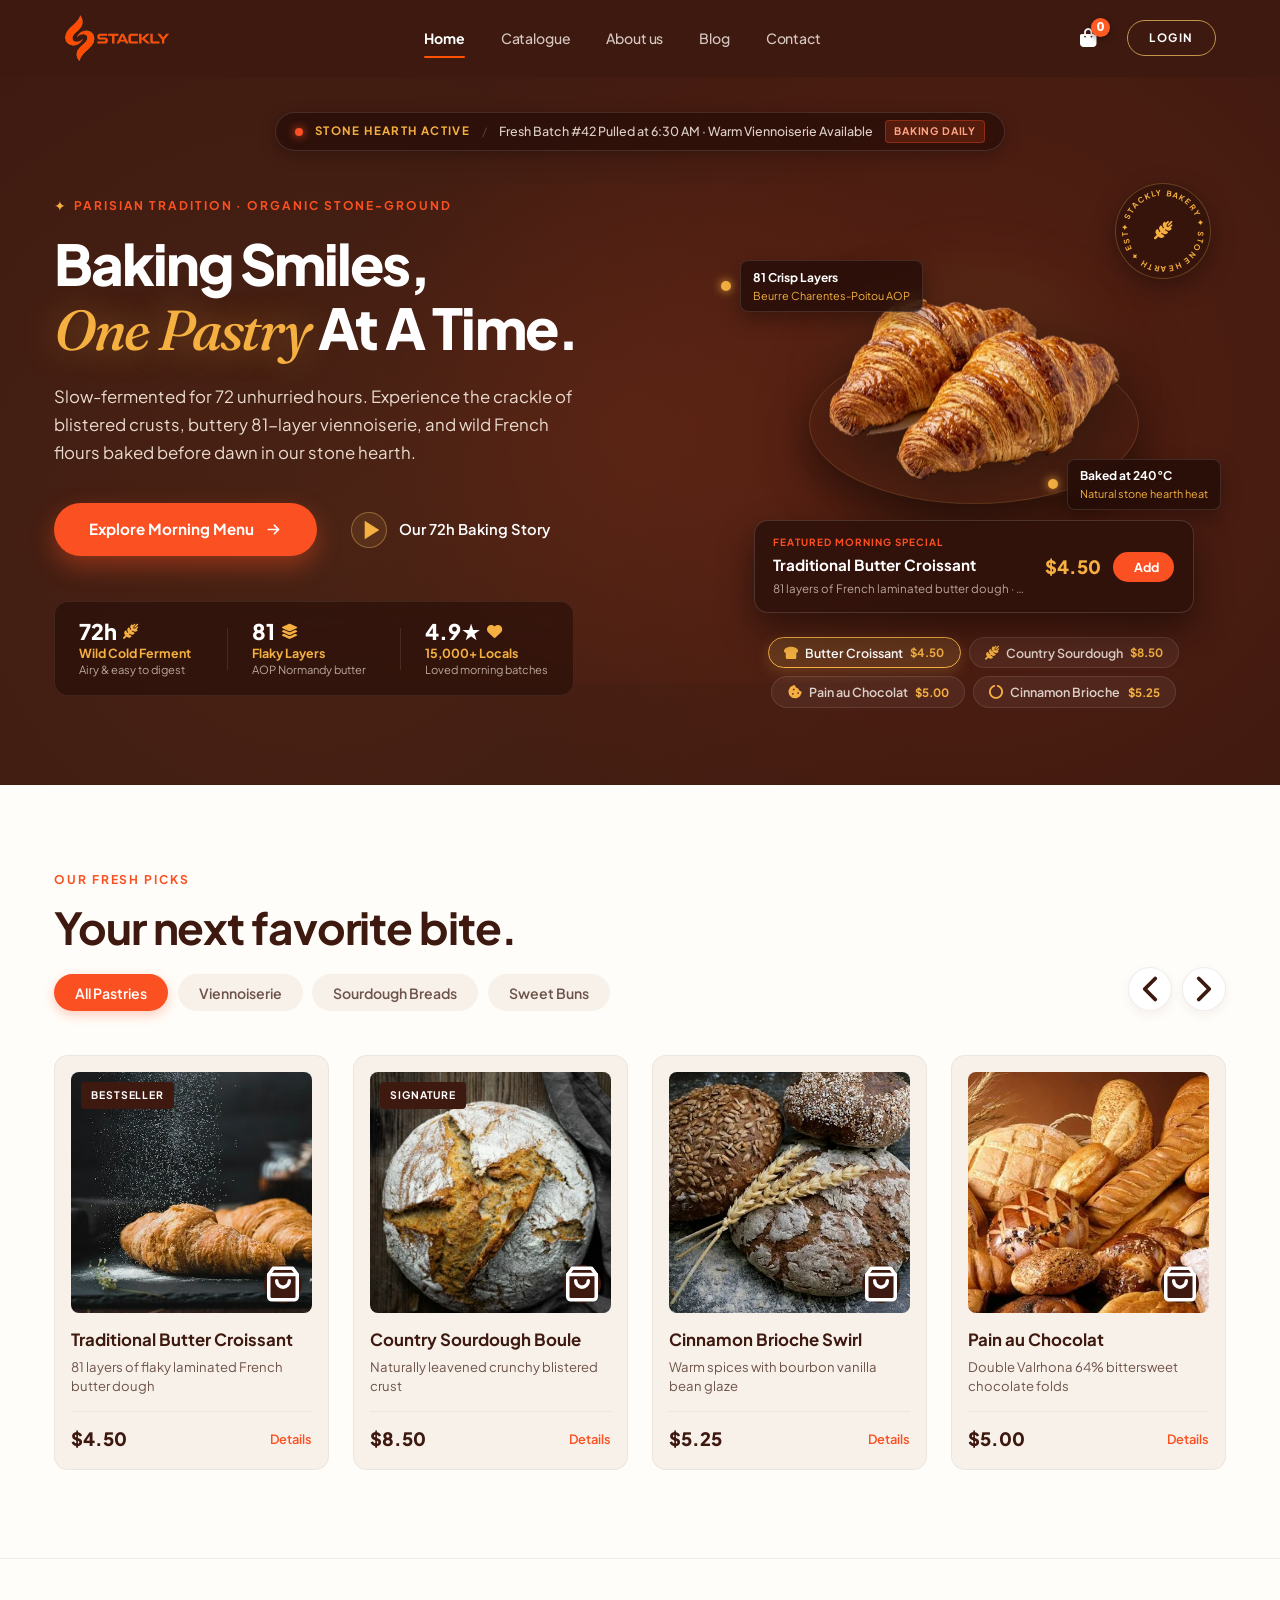
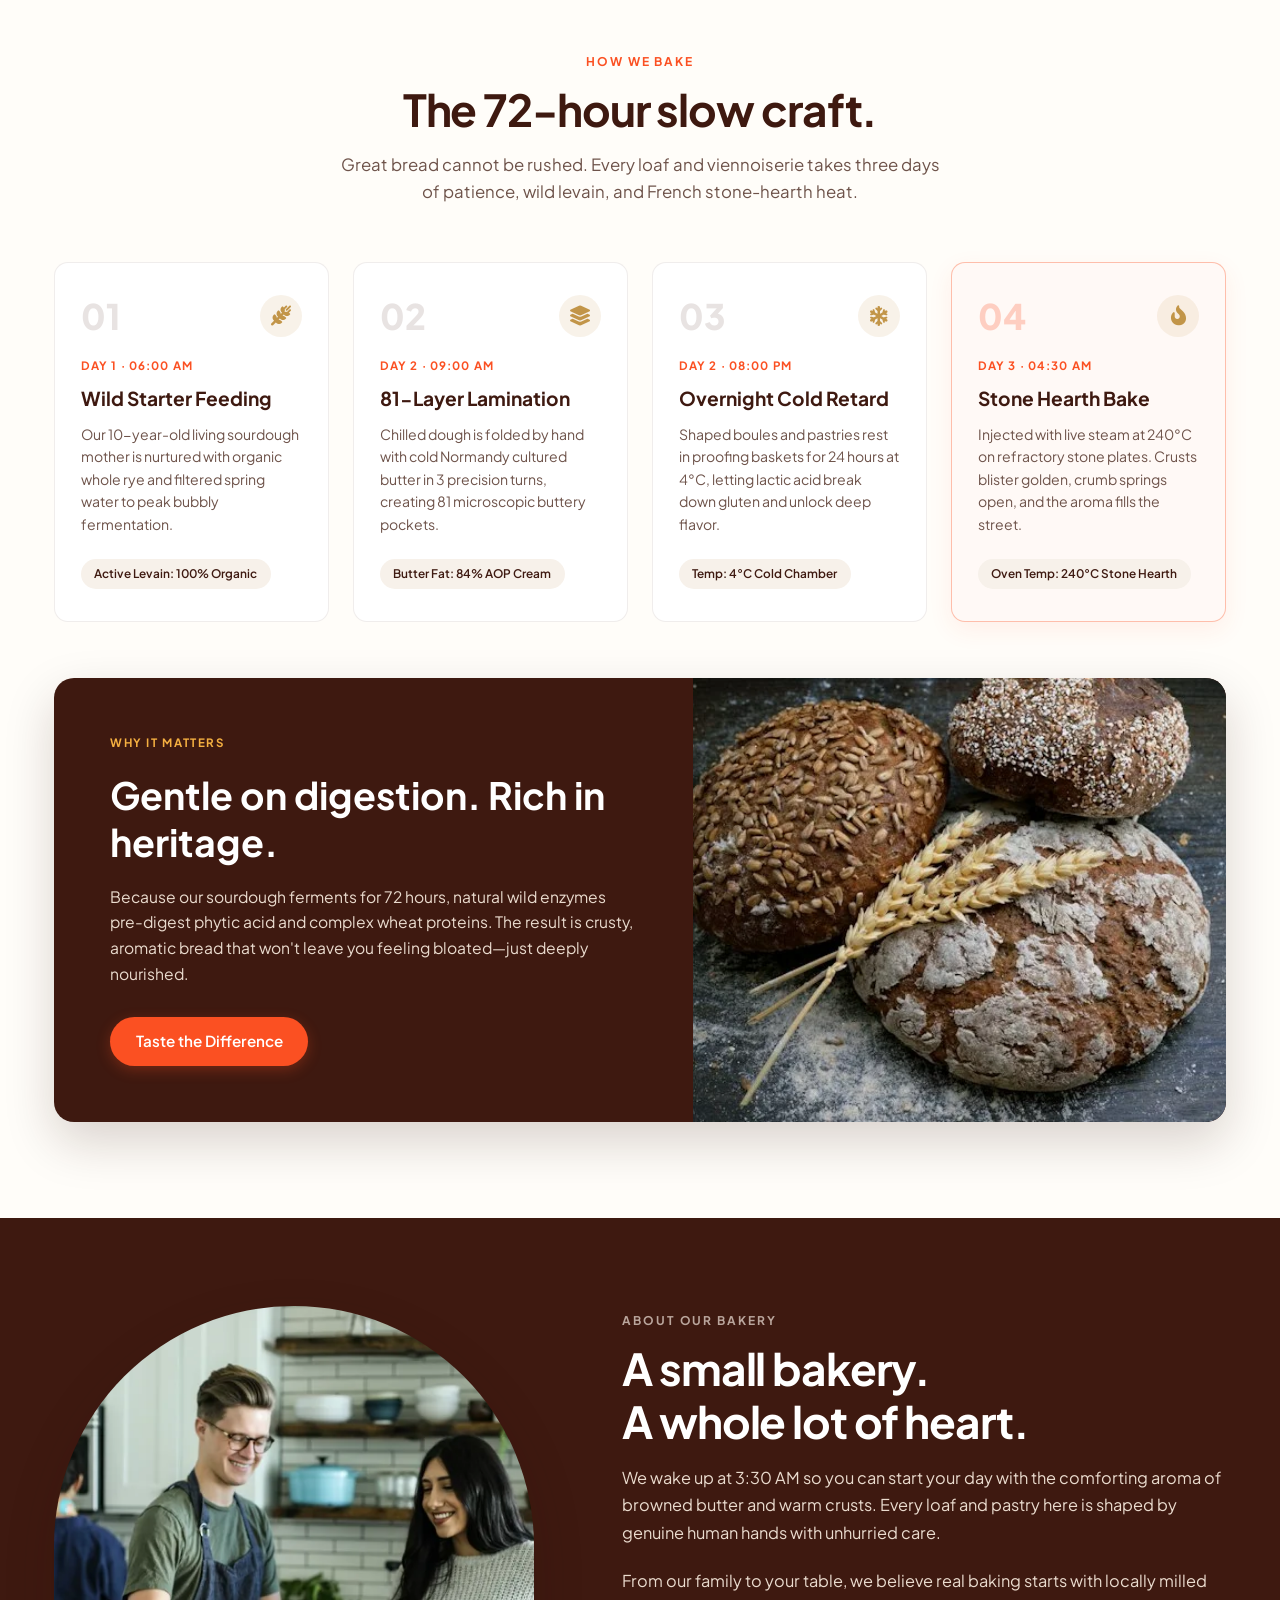
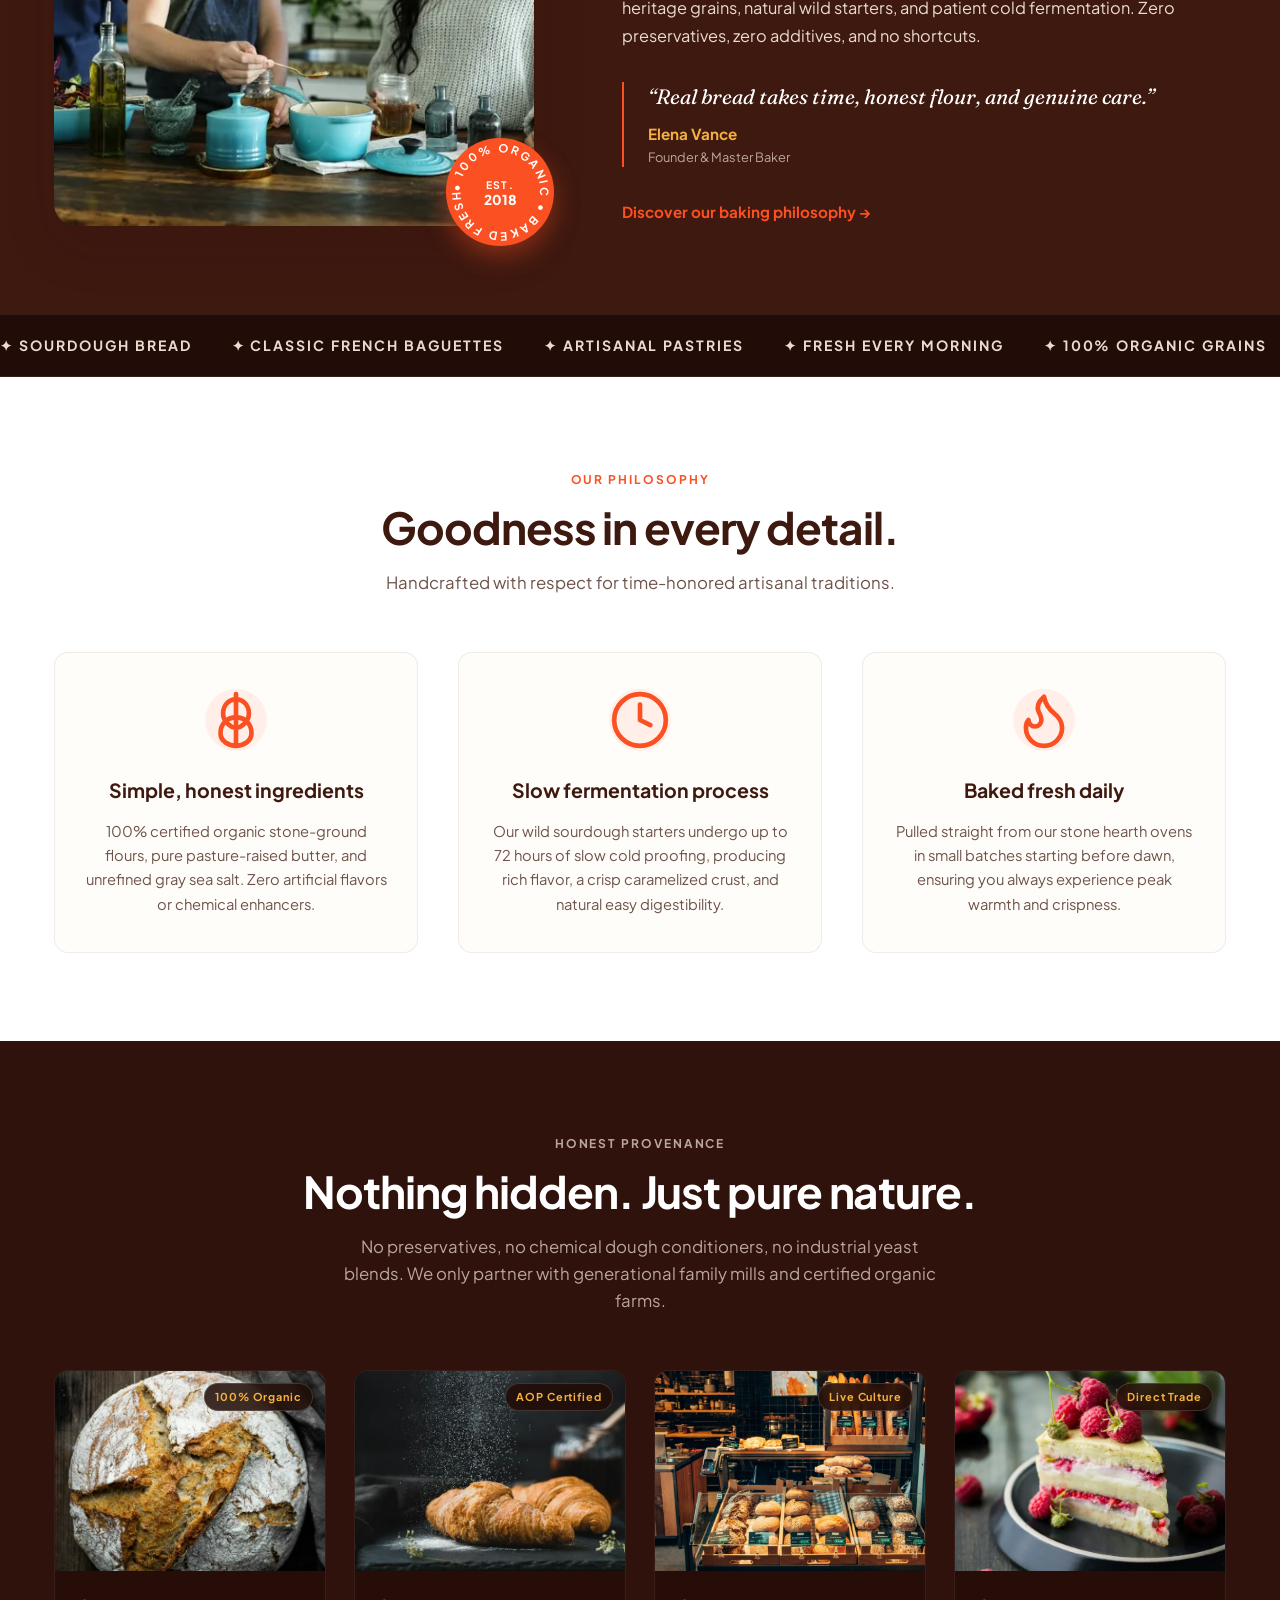
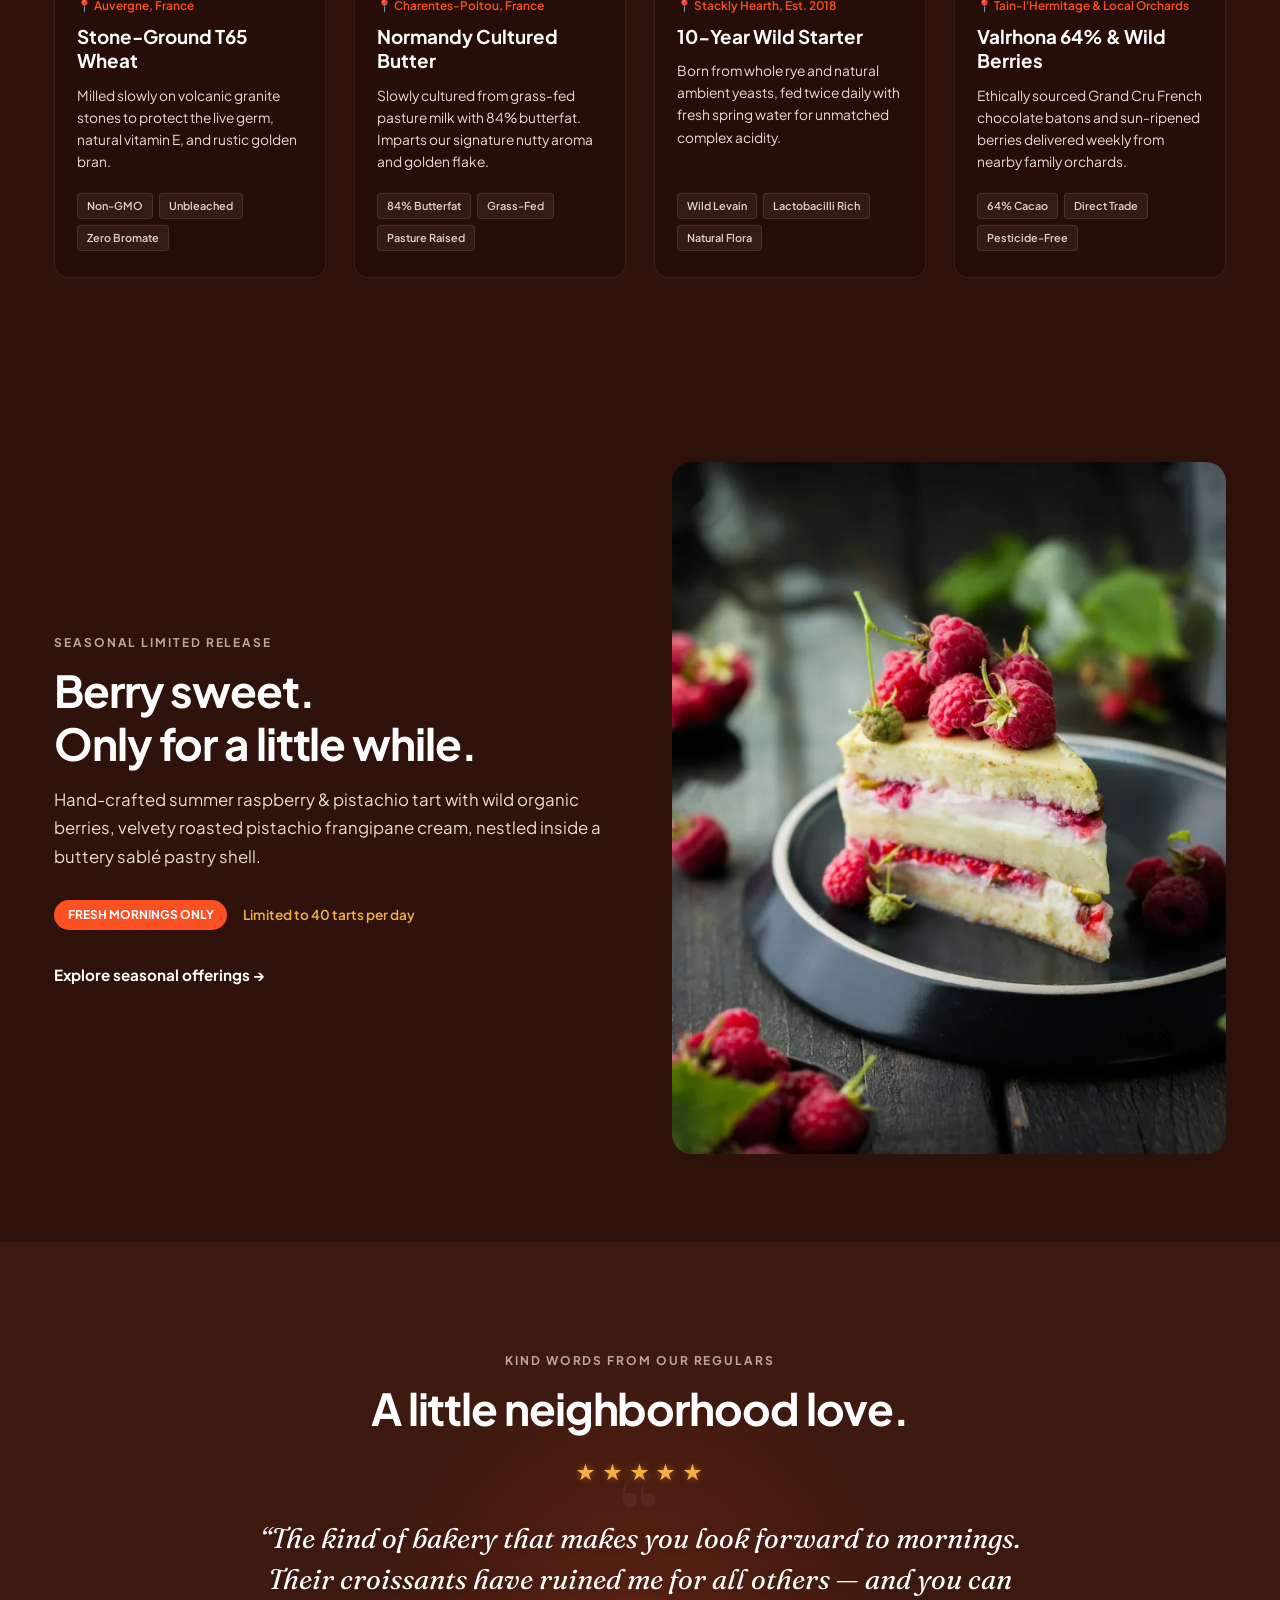
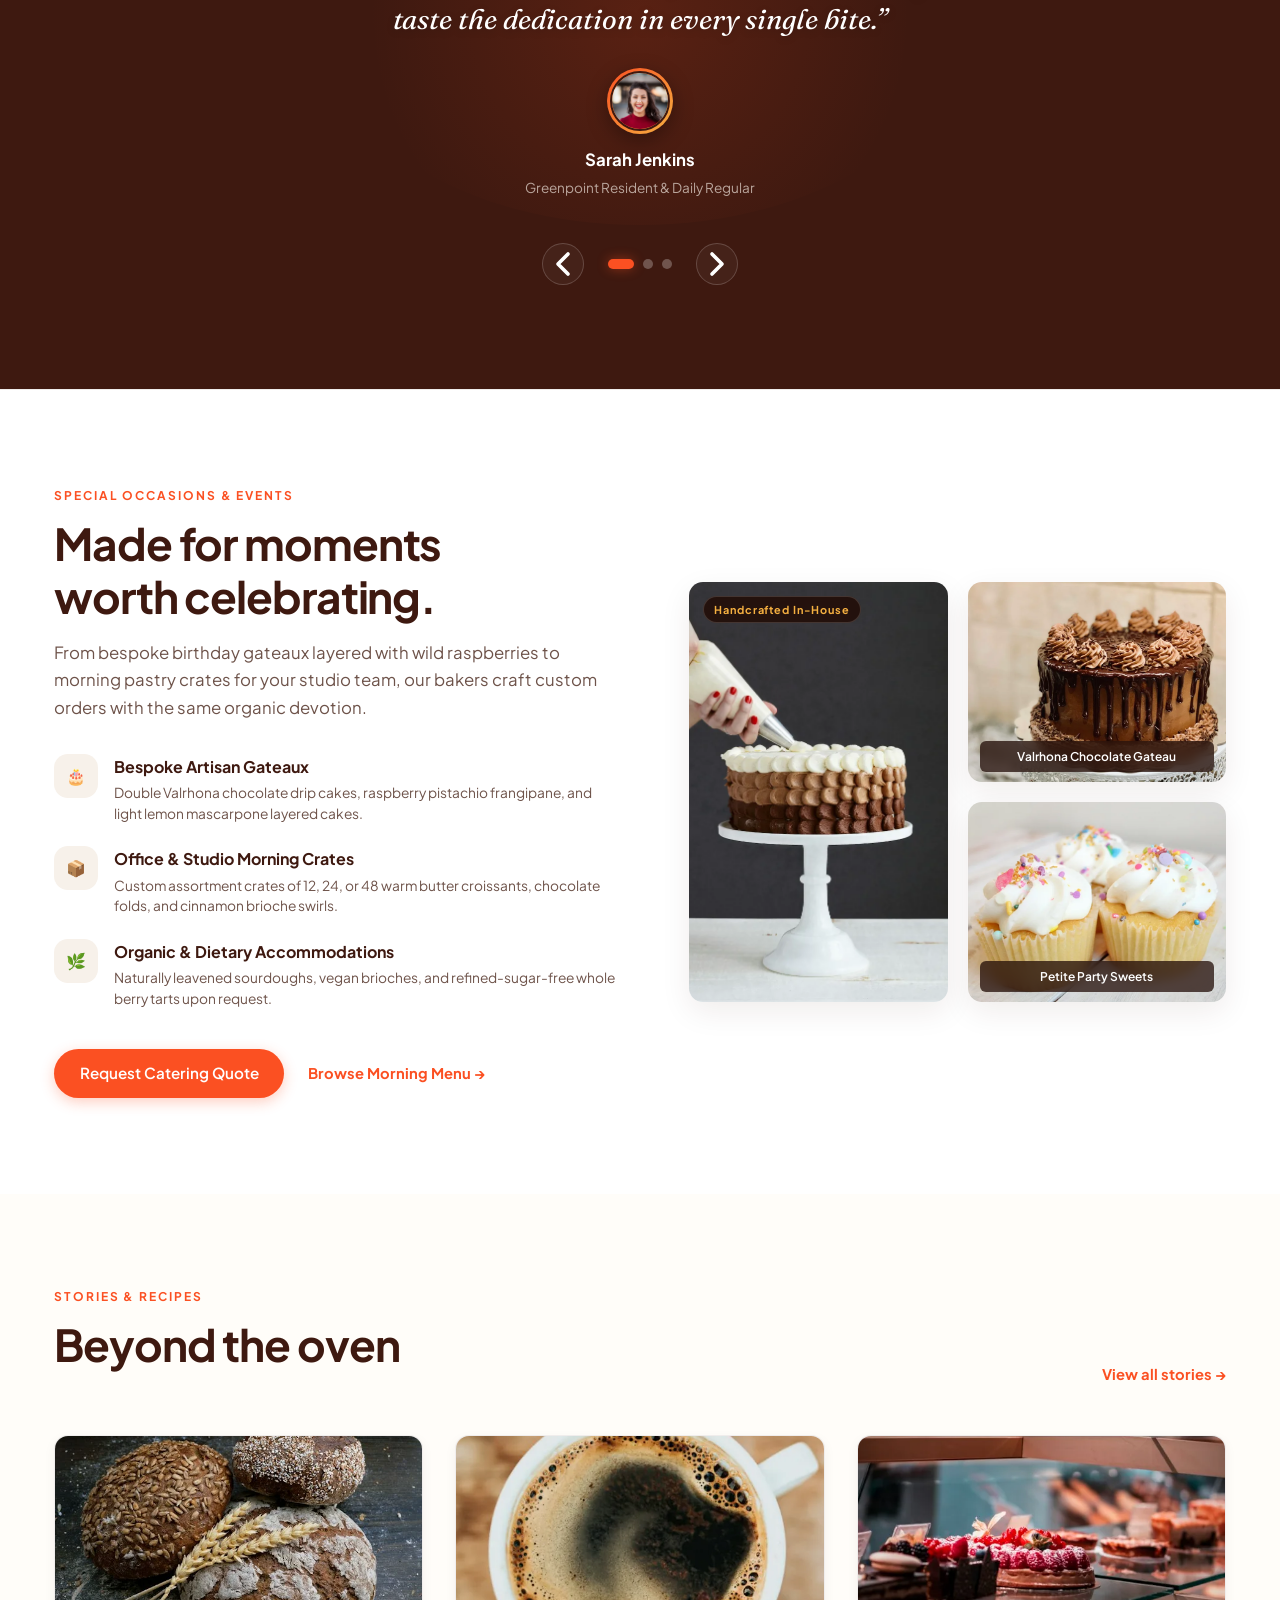
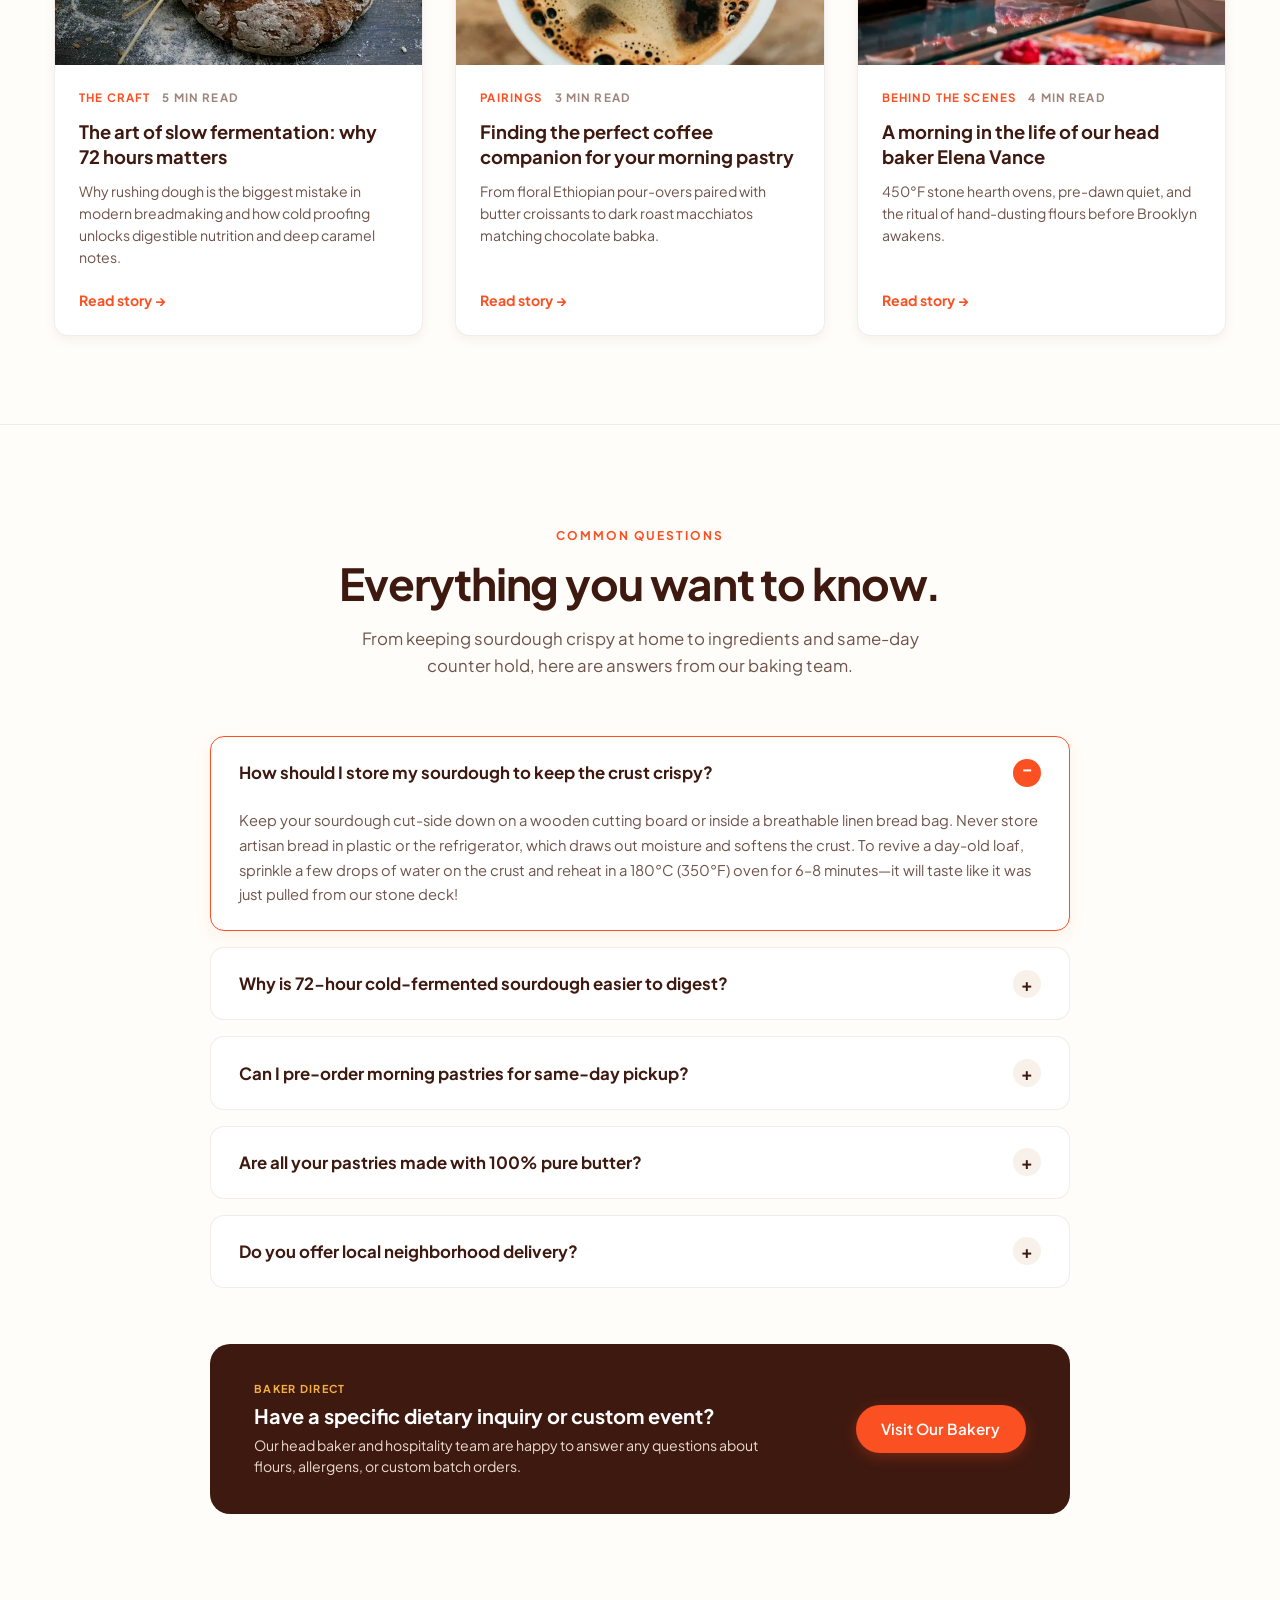
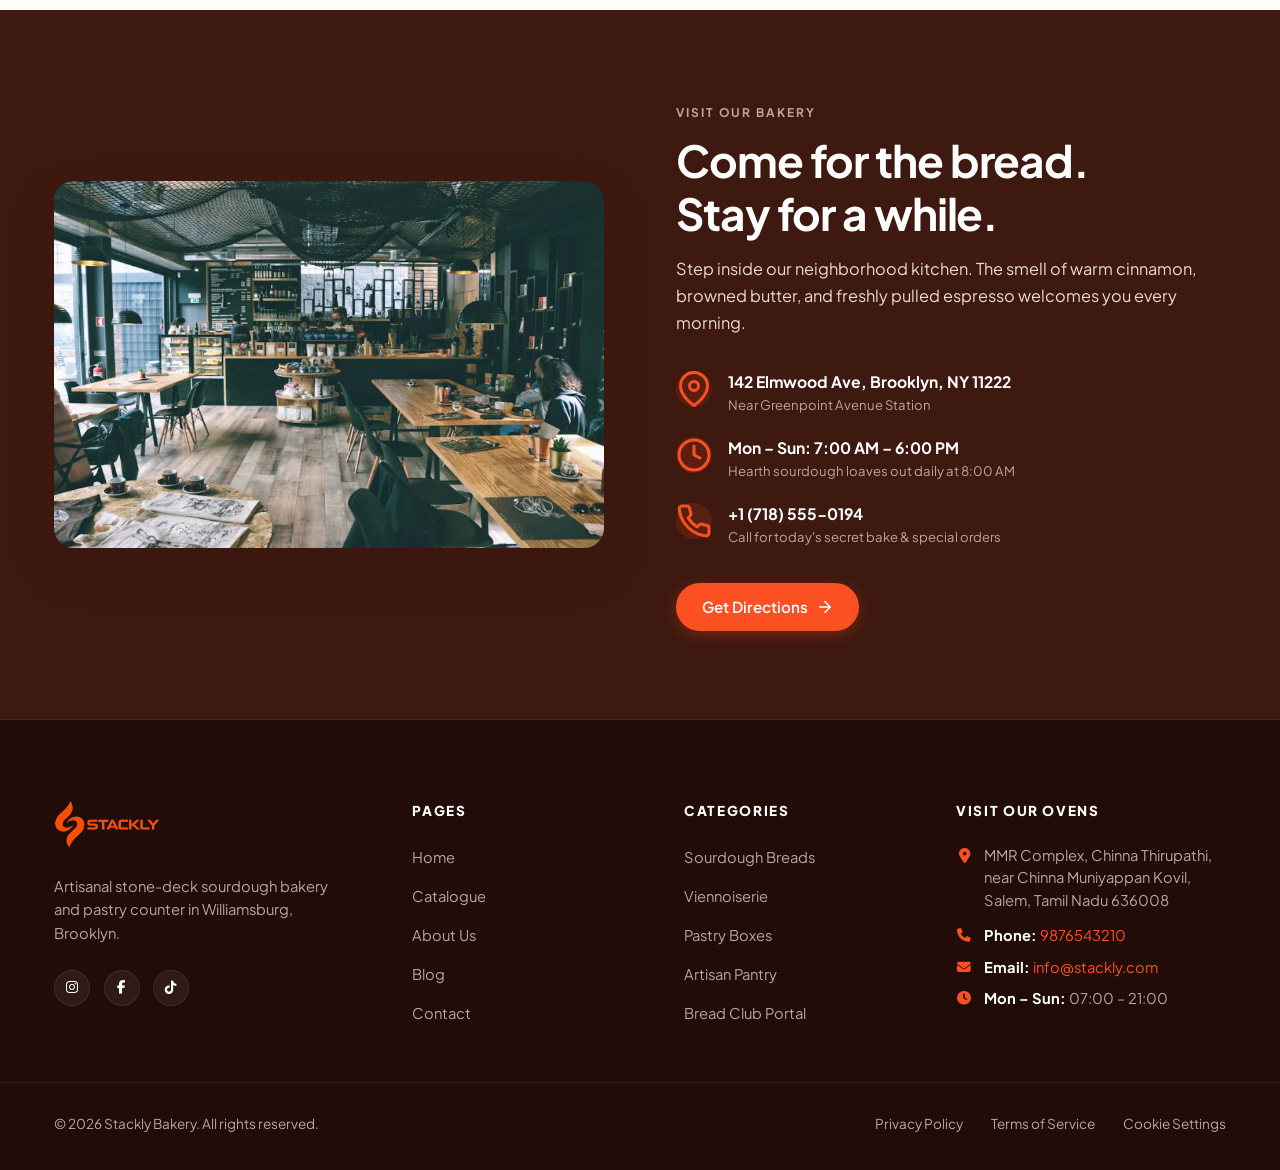
==== commit 8a4358a6: "Add files via upload" ====
--- a/index.html
+++ b/index.html
@@ -24,10 +24,10 @@
   <link rel="stylesheet" href="https://cdnjs.cloudflare.com/ajax/libs/animate.css/4.1.1/animate.min.css">
 
   <!-- Common Navbar Stylesheet -->
-  <link rel="stylesheet" href="assets/css/navbar.css">
+  <link rel="stylesheet" href="assets/css/navbar.css?v=8">
 
   <!-- Main Stylesheet -->
-  <link rel="stylesheet" href="assets/css/style.css?v=5">
+  <link rel="stylesheet" href="assets/css/style.css?v=8">
 
   <style>
     /* Section 3: Story Arched Image Equivalent to Content Size */
@@ -153,17 +153,17 @@
           <li><a href="index.html" class="nav-link active" aria-current="page">Home</a></li>
           <li><a href="catalogue.html" class="nav-link">Catalogue</a></li>
           <li><a href="about.html" class="nav-link">About us</a></li>
+          <li><a href="blog.html" class="nav-link">Blog</a></li>
           <li><a href="contact.html" class="nav-link">Contact</a></li>
-          <li><a href="blog.html" class="nav-link">Blog</a></li>
         </ul>
       </nav>
 
       <!-- Right Header Actions: Shopping Bag + Login Button + Mobile Toggle -->
       <div class="header-actions">
         <!-- Shopping Bag Icon Button -->
-        <button class="action-btn-bag" id="cartToggle" aria-label="View shopping basket" title="Cart">
+        <button class="action-btn-bag" id="cartToggle" onclick="if(window.openCart){window.openCart(event);}else if(window.openStacklyCart){window.openStacklyCart(event);}" aria-label="View shopping basket" title="Cart">
           <i class="fa-solid fa-bag-shopping header-bag-icon" aria-hidden="true"></i>
-          <span class="cart-badge-dot" id="cartDot"></span>
+          <span class="nav-cart-badge" id="cartBadge">0</span>
         </button>
 
         <!-- Login Button -->
@@ -1313,70 +1313,87 @@
           <img src="assets/images/stackly_006.webp?v=2" alt="Stackly" class="brand-logo-img" width="111" height="50">
         </a>
         <p class="footer-bio">
-          Your one-stop shop for fresh sourdough and daily morning essentials.
+          Artisanal stone-deck sourdough bakery and pastry counter in Williamsburg, Brooklyn.
         </p>
         
-        <!-- Social Icons -->
+        <!-- Social Icons: Instagram, Facebook, TikTok -->
         <div class="social-links" aria-label="Social links">
+          <a href="404.html" class="social-btn" aria-label="Instagram" title="Instagram">
+            <i class="fa-brands fa-instagram" aria-hidden="true"></i>
+          </a>
           <a href="404.html" class="social-btn" aria-label="Facebook" title="Facebook">
             <i class="fa-brands fa-facebook-f" aria-hidden="true"></i>
           </a>
-          <a href="404.html" class="social-btn" aria-label="Twitter" title="Twitter">
-            <i class="fa-brands fa-x-twitter" aria-hidden="true"></i>
-          </a>
-          <a href="404.html" class="social-btn" aria-label="Instagram" title="Instagram">
-            <i class="fa-brands fa-instagram" aria-hidden="true"></i>
+          <a href="404.html" class="social-btn" aria-label="TikTok" title="TikTok">
+            <i class="fa-brands fa-tiktok" aria-hidden="true"></i>
           </a>
         </div>
       </div>
 
       <!-- Col 2: Pages -->
       <div class="footer-col">
-        <h3 class="footer-heading">Pages</h3>
+        <h3 class="footer-heading">PAGES</h3>
         <ul class="footer-nav">
           <li><a href="index.html">Home</a></li>
           <li><a href="catalogue.html">Catalogue</a></li>
           <li><a href="about.html">About Us</a></li>
-          <li><a href="contact.html">Contact</a></li>
+         
           <li><a href="blog.html">Blog</a></li>
+           <li><a href="contact.html">Contact</a></li>
         </ul>
       </div>
 
       <!-- Col 3: Categories -->
       <div class="footer-col">
-        <h3 class="footer-heading">Categories</h3>
+        <h3 class="footer-heading">CATEGORIES</h3>
         <ul class="footer-nav">
           <li><a href="catalogue.html">Sourdough Breads</a></li>
           <li><a href="catalogue.html">Viennoiserie</a></li>
-          <li><a href="catalogue.html">Sweet Brioche</a></li>
-          <li><a href="catalogue.html">Artisan Cakes</a></li>
+          <li><a href="catalogue.html">Pastry Boxes</a></li>
+          <li><a href="catalogue.html">Artisan Pantry</a></li>
+          <li><a href="catalogue.html">Bread Club Portal</a></li>
         </ul>
       </div>
 
-      <!-- Col 4: Contact Info -->
+      <!-- Col 4: Visit Our Ovens -->
       <div class="footer-col">
-        <h3 class="footer-heading">Contact Info</h3>
-        <ul class="footer-contact-list">
-          <li class="footer-contact-item">
-            <i class="fa-solid fa-location-dot footer-contact-icon" aria-hidden="true"></i>
-            <span>142 Elmwood Ave, Brooklyn, NY</span>
-          </li>
-          <li class="footer-contact-item">
-            <i class="fa-solid fa-phone footer-contact-icon" aria-hidden="true"></i>
-            <a href="tel:+17185550194">+1 718 555 0194</a>
-          </li>
-          <li class="footer-contact-item">
-            <i class="fa-solid fa-envelope footer-contact-icon" aria-hidden="true"></i>
-            <a href="mailto:support@stacklybakery.com">support@stacklybakery.com</a>
-          </li>
-        </ul>
+        <h3 class="footer-heading">VISIT OUR OVENS</h3>
+        <div class="footer-address-block">
+          <div class="footer-contact-row" style="display: flex; align-items: flex-start; gap: 0.75rem; margin-bottom: 0.75rem;">
+            <i class="fa-solid fa-location-dot" style="color: var(--color-accent-orange, #FB5022); width: 16px; text-align: center; margin-top: 0.25rem; font-size: 0.95rem; flex-shrink: 0;"></i>
+            <span class="footer-address-lines" style="margin: 0; line-height: 1.55; color: var(--text-light-muted);">
+              MMR Complex, Chinna Thirupathi,<br>
+              near Chinna Muniyappan Kovil,<br>
+              Salem, Tamil Nadu 636008
+            </span>
+          </div>
+          <div class="footer-contact-details" style="display: flex; flex-direction: column; gap: 0.5rem;">
+            <p class="footer-detail-row" style="display: flex; align-items: center; gap: 0.75rem; margin: 0;">
+              <i class="fa-solid fa-phone" style="color: var(--color-accent-orange, #FB5022); width: 16px; text-align: center; font-size: 0.85rem; flex-shrink: 0;"></i>
+              <span><strong>Phone:</strong> <a href="404.html" class="footer-accent-link">9876543210</a></span>
+            </p>
+            <p class="footer-detail-row" style="display: flex; align-items: center; gap: 0.75rem; margin: 0;">
+              <i class="fa-solid fa-envelope" style="color: var(--color-accent-orange, #FB5022); width: 16px; text-align: center; font-size: 0.85rem; flex-shrink: 0;"></i>
+              <span><strong>Email:</strong> <a href="404.html" class="footer-accent-link">info@stackly.com</a></span>
+            </p>
+            <p class="footer-detail-row" style="display: flex; align-items: center; gap: 0.75rem; margin: 0;">
+              <i class="fa-solid fa-clock" style="color: var(--color-accent-orange, #FB5022); width: 16px; text-align: center; font-size: 0.85rem; flex-shrink: 0;"></i>
+              <span><strong>Mon &ndash; Sun:</strong> 07:00 &ndash; 21:00</span>
+            </p>
+          </div>
+        </div>
       </div>
     </div>
 
-    <!-- Bottom Copyright Sub-Footer -->
+    <!-- Bottom Copyright Sub-Footer with Divider -->
     <div class="footer-bottom">
       <div class="container footer-bottom-container">
-        <p class="copyright-text">© 2026 Stackly Bakery Co. All rights reserved.</p>
+        <p class="copyright-text">&copy; 2026 Stackly Bakery. All rights reserved.</p>
+        <div class="footer-legal-links">
+          <a href="404.html">Privacy Policy</a>
+          <a href="404.html">Terms of Service</a>
+          <a href="404.html">Cookie Settings</a>
+        </div>
       </div>
     </div>
   </footer>
@@ -1500,6 +1517,6 @@
   <script src="https://cdnjs.cloudflare.com/ajax/libs/aos/2.3.4/aos.js"></script>
 
   <!-- JavaScript Application -->
-  <script src="assets/js/script.js?v=3"></script>
+  <script src="assets/js/script.js?v=8"></script>
 </body>
 </html>
--- a/assets/css/navbar.css
+++ b/assets/css/navbar.css
@@ -175,6 +175,33 @@
 
 .site-header .cart-badge-dot.active {
   display: block;
+}
+
+/* Numbered Cart Badge */
+.site-header .nav-cart-badge,
+.nav-cart-badge {
+  position: absolute;
+  top: -5px;
+  right: -7px;
+  min-width: 19px;
+  height: 19px;
+  padding: 0 4px;
+  background-color: #FF5B22;
+  color: #FFFFFF;
+  font-size: 0.72rem;
+  font-weight: 800;
+  border-radius: 999px;
+  display: flex;
+  align-items: center;
+  justify-content: center;
+  text-align: center;
+  box-shadow: 0 2px 6px rgba(0, 0, 0, 0.4);
+  line-height: 19px;
+  pointer-events: none;
+  font-family: system-ui, -apple-system, BlinkMacSystemFont, "Segoe UI", Roboto, sans-serif;
+  z-index: 10;
+  box-sizing: border-box;
+  white-space: nowrap;
 }
 
 /* LOGIN Pill Button */
@@ -244,50 +271,140 @@
   transform: translateY(-8px) rotate(-45deg);
 }
 
-/* Mobile Nav Drawer */
+/* Full-Screen Mobile Navigation Drawer */
+body.mobile-nav-open {
+  overflow: hidden !important;
+  height: 100vh !important;
+  height: 100dvh !important;
+  touch-action: none !important;
+}
+
+.site-header.drawer-open,
+.site-header:has(.mobile-nav-drawer.open) {
+  position: fixed !important;
+  top: 0 !important;
+  left: 0 !important;
+  right: 0 !important;
+  bottom: 0 !important;
+  width: 100vw !important;
+  max-width: 100vw !important;
+  height: 100vh !important;
+  height: 100dvh !important;
+  z-index: 999999 !important;
+  background-color: #180603 !important;
+  display: flex !important;
+  flex-direction: column !important;
+  overflow: hidden !important;
+  box-shadow: none !important;
+}
+
+.site-header.drawer-open .header-container,
+.site-header:has(.mobile-nav-drawer.open) .header-container {
+  flex-shrink: 0 !important;
+  width: 100% !important;
+  max-width: 100% !important;
+  border-bottom: 1px solid rgba(255, 255, 255, 0.08) !important;
+  background-color: #180603 !important;
+}
+
 .site-header .mobile-nav-drawer {
   display: none;
-  background-color: #180603;
-  border-top: 1px solid rgba(255, 255, 255, 0.08);
-  padding: 1.5rem 1.5rem 2rem;
-  box-shadow: 0 12px 30px rgba(0, 0, 0, 0.5);
-}
-
+}
+
+.site-header.drawer-open .mobile-nav-drawer,
+.site-header:has(.mobile-nav-drawer.open) .mobile-nav-drawer,
 .site-header .mobile-nav-drawer.open {
-  display: block;
+  display: flex !important;
+  flex-direction: column !important;
+  justify-content: space-between !important;
+  position: fixed !important;
+  top: 76px !important;
+  left: 0 !important;
+  right: 0 !important;
+  bottom: 0 !important;
+  width: 100vw !important;
+  max-width: 100vw !important;
+  height: calc(100vh - 76px) !important;
+  height: calc(100dvh - 76px) !important;
+  background-color: #180603 !important;
+  z-index: 999999 !important;
+  overflow-y: auto !important;
+  -webkit-overflow-scrolling: touch !important;
+  padding: 2.25rem 2rem 2.5rem !important;
+  box-sizing: border-box !important;
+  border-top: none !important;
+  box-shadow: none !important;
+}
+
+@media (max-width: 480px) {
+  .site-header.drawer-open .mobile-nav-drawer,
+  .site-header:has(.mobile-nav-drawer.open) .mobile-nav-drawer,
+  .site-header .mobile-nav-drawer.open {
+    top: 68px !important;
+    height: calc(100vh - 68px) !important;
+    height: calc(100dvh - 68px) !important;
+    padding: 1.75rem 1.5rem 2.25rem !important;
+  }
 }
 
 .site-header .mobile-nav-list {
   display: flex;
   flex-direction: column;
-  gap: 1.15rem;
+  gap: 1.25rem;
   list-style: none;
-  margin: 0 0 1.5rem;
+  margin: 0;
   padding: 0;
 }
 
 .site-header .mobile-nav-link {
   font-family: var(--nav-font);
-  font-size: 1.15rem;
+  font-size: 1.35rem;
   font-weight: 600;
   color: var(--nav-text);
   text-decoration: none;
-  padding: 0.25rem 0;
-  display: block;
-  transition: color var(--nav-transition);
+  padding: 0.4rem 0;
+  display: flex;
+  align-items: center;
+  justify-content: space-between;
+  letter-spacing: -0.01em;
+  transition: all var(--nav-transition);
 }
 
 .site-header .mobile-nav-link:hover,
 .site-header .mobile-nav-link.active {
   color: var(--nav-orange);
   font-weight: 700;
+  transform: translateX(4px);
+}
+
+.site-header .mobile-drawer-footer {
+  margin-top: auto;
+  padding-top: 2rem;
+  display: flex;
+  flex-direction: column;
+  gap: 1rem;
 }
 
 .site-header .mobile-drawer-footer .btn-header-login {
   width: 100%;
   text-align: center;
-  height: 44px;
-  font-size: 0.85rem;
+  height: 50px;
+  font-size: 0.92rem;
+  font-weight: 700;
+  letter-spacing: 0.12em;
+  border-radius: 9999px;
+  display: flex;
+  align-items: center;
+  justify-content: center;
+  box-sizing: border-box;
+}
+
+.site-header .mobile-drawer-hours {
+  font-size: 0.82rem;
+  color: rgba(214, 200, 192, 0.65);
+  text-align: center;
+  margin: 0;
+  letter-spacing: 0.02em;
 }
 
 /* Responsive Breakpoints */
@@ -328,13 +445,16 @@
    viewport overflow, or element misalignment on mobile devices.
    ========================================================================== */
 html {
+  overflow-x: hidden;
   overflow-x: clip;
 }
 
 body {
+  overflow-x: hidden;
   overflow-x: clip;
   overflow-y: visible;
-  max-width: 100%;
+  max-width: 100vw;
+  width: 100%;
 }
 
 [data-aos] {
@@ -361,3 +481,30 @@
   }
 }
 
+/* Fallback Global Cart Modal Overlay Styles */
+.cart-modal-overlay {
+  position: fixed;
+  inset: 0;
+  background-color: rgba(14, 4, 2, 0.78);
+  backdrop-filter: blur(6px);
+  -webkit-backdrop-filter: blur(6px);
+  z-index: 99999;
+  display: flex;
+  justify-content: flex-end;
+  opacity: 0;
+  visibility: hidden;
+  pointer-events: none;
+  transition: opacity 0.35s ease, visibility 0.35s ease;
+}
+
+.cart-modal-overlay.open {
+  opacity: 1 !important;
+  visibility: visible !important;
+  pointer-events: auto !important;
+}
+
+.cart-modal-overlay.open .cart-modal-drawer {
+  transform: translateX(0) !important;
+}
+
+
--- a/assets/css/style.css
+++ b/assets/css/style.css
@@ -642,6 +642,33 @@
   display: block;
 }
 
+/* Shopping Bag Numeric Badge */
+.nav-cart-badge,
+.site-header .nav-cart-badge {
+  position: absolute;
+  top: -5px;
+  right: -7px;
+  min-width: 19px;
+  height: 19px;
+  padding: 0 4px;
+  background-color: #FF5B22;
+  color: #FFFFFF;
+  font-size: 0.72rem;
+  font-weight: 800;
+  border-radius: 999px;
+  display: flex;
+  align-items: center;
+  justify-content: center;
+  text-align: center;
+  box-shadow: 0 2px 6px rgba(0, 0, 0, 0.4);
+  line-height: 19px;
+  pointer-events: none;
+  font-family: system-ui, -apple-system, BlinkMacSystemFont, "Segoe UI", Roboto, sans-serif;
+  z-index: 10;
+  box-sizing: border-box;
+  white-space: nowrap;
+}
+
 /* Header Action Pill Button: Login */
 .btn-header-login,
 .btn-visit-outline {
@@ -695,42 +722,92 @@
   transition: all var(--transition-fast);
 }
 
-/* Mobile Nav Drawer */
+/* Mobile Nav Drawer (Full Screen) */
+body.mobile-nav-open {
+  overflow: hidden !important;
+  height: 100vh !important;
+  height: 100dvh !important;
+  touch-action: none !important;
+}
+
 .mobile-nav-drawer {
   display: none;
-  background-color: var(--color-primary-darkest);
-  border-top: 1px solid var(--color-border-dark);
-  padding: 1.5rem;
 }
 
 .mobile-nav-drawer.open {
-  display: block;
+  display: flex !important;
+  flex-direction: column !important;
+  justify-content: space-between !important;
+  position: fixed !important;
+  top: 76px !important;
+  left: 0 !important;
+  right: 0 !important;
+  bottom: 0 !important;
+  width: 100vw !important;
+  max-width: 100vw !important;
+  height: calc(100vh - 76px) !important;
+  height: calc(100dvh - 76px) !important;
+  background-color: #180603 !important;
+  z-index: 999999 !important;
+  overflow-y: auto !important;
+  -webkit-overflow-scrolling: touch !important;
+  padding: 2.25rem 2rem 2.5rem !important;
+  box-sizing: border-box !important;
+  border-top: none !important;
+  box-shadow: none !important;
+}
+
+@media (max-width: 480px) {
+  .mobile-nav-drawer.open {
+    top: 68px !important;
+    height: calc(100vh - 68px) !important;
+    height: calc(100dvh - 68px) !important;
+    padding: 1.75rem 1.5rem 2.25rem !important;
+  }
 }
 
 .mobile-nav-list {
+  display: flex;
+  flex-direction: column;
+  gap: 1.25rem;
+  margin: 0;
+  padding: 0;
+  list-style: none;
+}
+
+.mobile-nav-link {
+  font-size: 1.35rem;
+  font-weight: 600;
+  color: var(--text-light-secondary);
+  display: flex;
+  align-items: center;
+  justify-content: space-between;
+  padding: 0.4rem 0;
+  letter-spacing: -0.01em;
+  transition: all var(--transition-fast);
+}
+
+.mobile-nav-link:hover,
+.mobile-nav-link.active {
+  color: var(--color-accent-orange);
+  font-weight: 700;
+  transform: translateX(4px);
+}
+
+.mobile-drawer-footer {
+  margin-top: auto;
+  padding-top: 2rem;
   display: flex;
   flex-direction: column;
   gap: 1rem;
-  margin-bottom: 1.5rem;
-}
-
-.mobile-nav-link {
-  font-size: 1.05rem;
-  font-weight: 600;
-  color: var(--text-light-secondary);
-  display: block;
-  padding: 0.5rem 0;
-}
-
-.mobile-nav-link:hover {
-  color: var(--color-accent-orange);
 }
 
 .mobile-drawer-hours {
-  font-size: 0.8rem;
-  color: var(--text-light-muted);
+  font-size: 0.82rem;
+  color: rgba(214, 200, 192, 0.65);
   text-align: center;
-  margin-top: 0.85rem;
+  margin: 0;
+  letter-spacing: 0.02em;
 }
 
 /* --------------------------------------------------------------------------
@@ -2547,9 +2624,9 @@
 
 .footer-container {
   display: grid;
-  grid-template-columns: 1.5fr 1fr 1fr 1.3fr;
+  grid-template-columns: 1.4fr 1fr 1fr 1.25fr;
   gap: 3.5rem;
-  padding-bottom: 4.5rem;
+  padding-bottom: 3.5rem;
 }
 
 .footer-brand-logo {
@@ -2564,52 +2641,56 @@
 }
 
 .footer-brand-logo .brand-logo-img {
-  height: 56px;
+  height: 48px;
   width: auto;
-  max-width: 220px;
+  max-width: 200px;
   display: block;
 }
 
 .footer-bio {
   font-size: 0.92rem;
   color: var(--text-light-muted);
-  line-height: 1.65;
-  margin: 1.25rem 0 1.6rem;
+  line-height: 1.6;
+  margin: 1.25rem 0 1.5rem;
   max-width: 300px;
 }
 
 .social-links {
   display: flex;
   align-items: center;
-  gap: 0.75rem;
+  gap: 0.85rem;
 }
 
 .social-btn {
   width: 36px;
   height: 36px;
   border-radius: 50%;
-  background-color: rgba(255, 255, 255, 0.08);
+  background-color: rgba(255, 255, 255, 0.06);
+  border: 1px solid rgba(255, 255, 255, 0.08);
   color: #FFFFFF;
   display: inline-flex;
   align-items: center;
   justify-content: center;
-  font-size: 0.95rem;
+  font-size: 0.85rem;
   text-decoration: none;
   transition: all var(--transition-fast);
 }
 
 .social-btn:hover {
   background-color: var(--color-accent-orange);
+  border-color: var(--color-accent-orange);
   color: #FFFFFF;
   transform: translateY(-2px);
 }
 
 .footer-heading {
-  font-size: 1.1rem;
-  font-weight: 700;
+  font-family: var(--font-heading, 'Plus Jakarta Sans', sans-serif);
+  font-size: 0.85rem;
+  font-weight: 800;
+  letter-spacing: 0.12em;
+  text-transform: uppercase;
   color: #FFFFFF;
   margin-bottom: 1.35rem;
-  letter-spacing: 0.01em;
 }
 
 .footer-nav {
@@ -2630,8 +2711,65 @@
 }
 
 .footer-nav a:hover {
-  color: var(--color-accent-orange);
+  color: #FFFFFF;
   transform: translateX(3px);
+}
+
+.footer-address-block {
+  display: flex;
+  flex-direction: column;
+}
+
+.footer-address-lines {
+  font-size: 0.92rem;
+  line-height: 1.65;
+  color: var(--text-light-muted);
+  margin: 0 0 1.25rem 0;
+}
+
+.footer-contact-details {
+  display: flex;
+  flex-direction: column;
+  gap: 0.35rem;
+}
+
+.footer-contact-row {
+  display: flex;
+  align-items: flex-start;
+  gap: 0.75rem;
+  font-size: 0.92rem;
+  line-height: 1.55;
+  color: var(--text-light-muted);
+}
+
+.footer-contact-row i {
+  color: var(--color-accent-orange, #FB5022);
+  width: 16px;
+  text-align: center;
+  flex-shrink: 0;
+}
+
+.footer-detail-row {
+  font-size: 0.92rem;
+  color: var(--text-light-muted);
+  margin: 0;
+  line-height: 1.6;
+}
+
+.footer-detail-row strong {
+  color: #FFFFFF;
+  font-weight: 700;
+}
+
+.footer-accent-link {
+  color: var(--color-accent-orange, #FB5022) !important;
+  text-decoration: none;
+  transition: opacity var(--transition-fast);
+}
+
+.footer-accent-link:hover {
+  opacity: 0.85;
+  text-decoration: underline;
 }
 
 .footer-contact-list {
@@ -2674,23 +2812,40 @@
 }
 
 .footer-bottom {
-  background-color: #140603;
-  padding: 1.5rem 0;
-  border-top: none;
+  background-color: transparent;
+  padding: 1.85rem 0 2.25rem;
+  border-top: 1px solid rgba(255, 255, 255, 0.08);
 }
 
 .footer-bottom-container {
   display: flex;
   align-items: center;
-  justify-content: center;
-  text-align: center;
+  justify-content: space-between;
+  flex-wrap: wrap;
+  gap: 1rem;
 }
 
 .copyright-text {
-  font-size: 0.88rem;
-  color: rgba(234, 219, 206, 0.55);
+  font-size: 0.85rem;
+  color: var(--text-light-muted, #9E8C84);
   margin: 0;
-  text-align: center;
+  text-align: left;
+}
+
+.footer-legal-links {
+  display: flex;
+  gap: 1.75rem;
+}
+
+.footer-legal-links a {
+  font-size: 0.85rem;
+  color: var(--text-light-muted, #9E8C84);
+  text-decoration: none;
+  transition: color var(--transition-fast);
+}
+
+.footer-legal-links a:hover {
+  color: #FFFFFF;
 }
 
 /* --------------------------------------------------------------------------
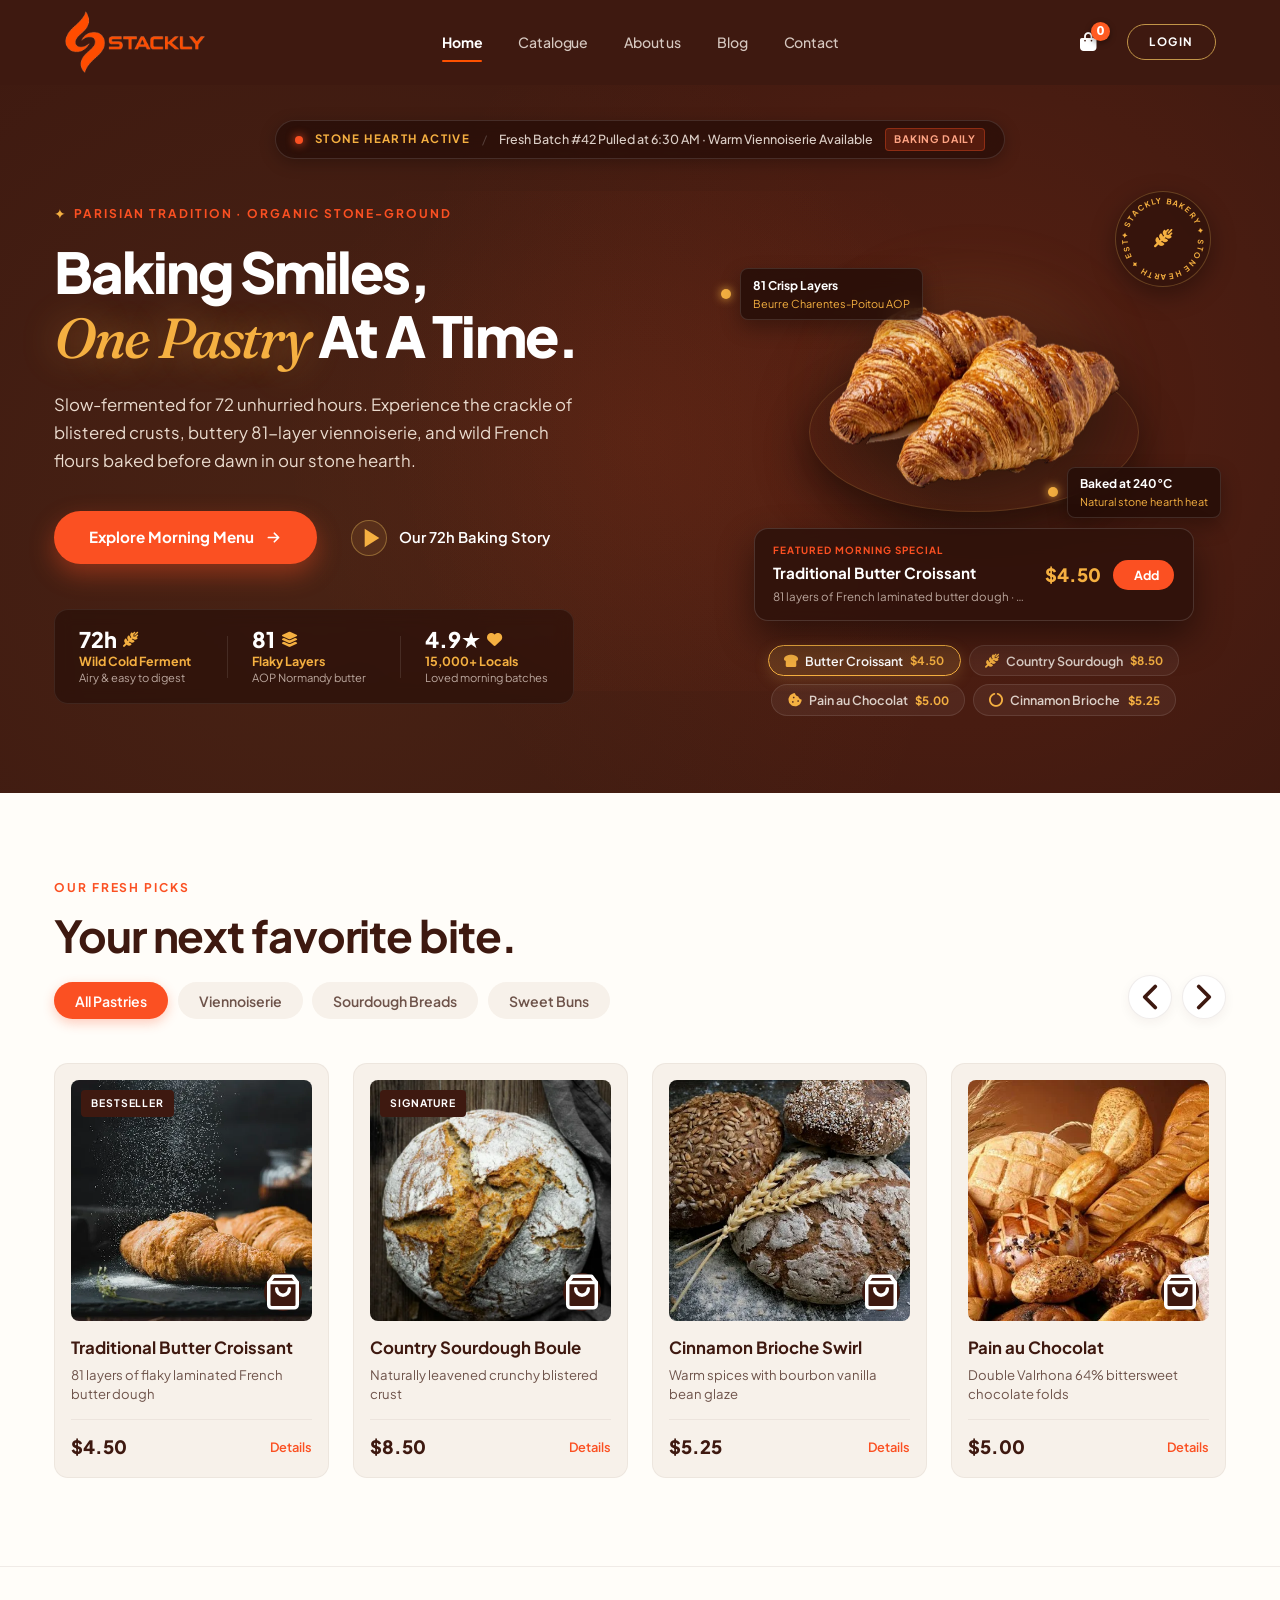
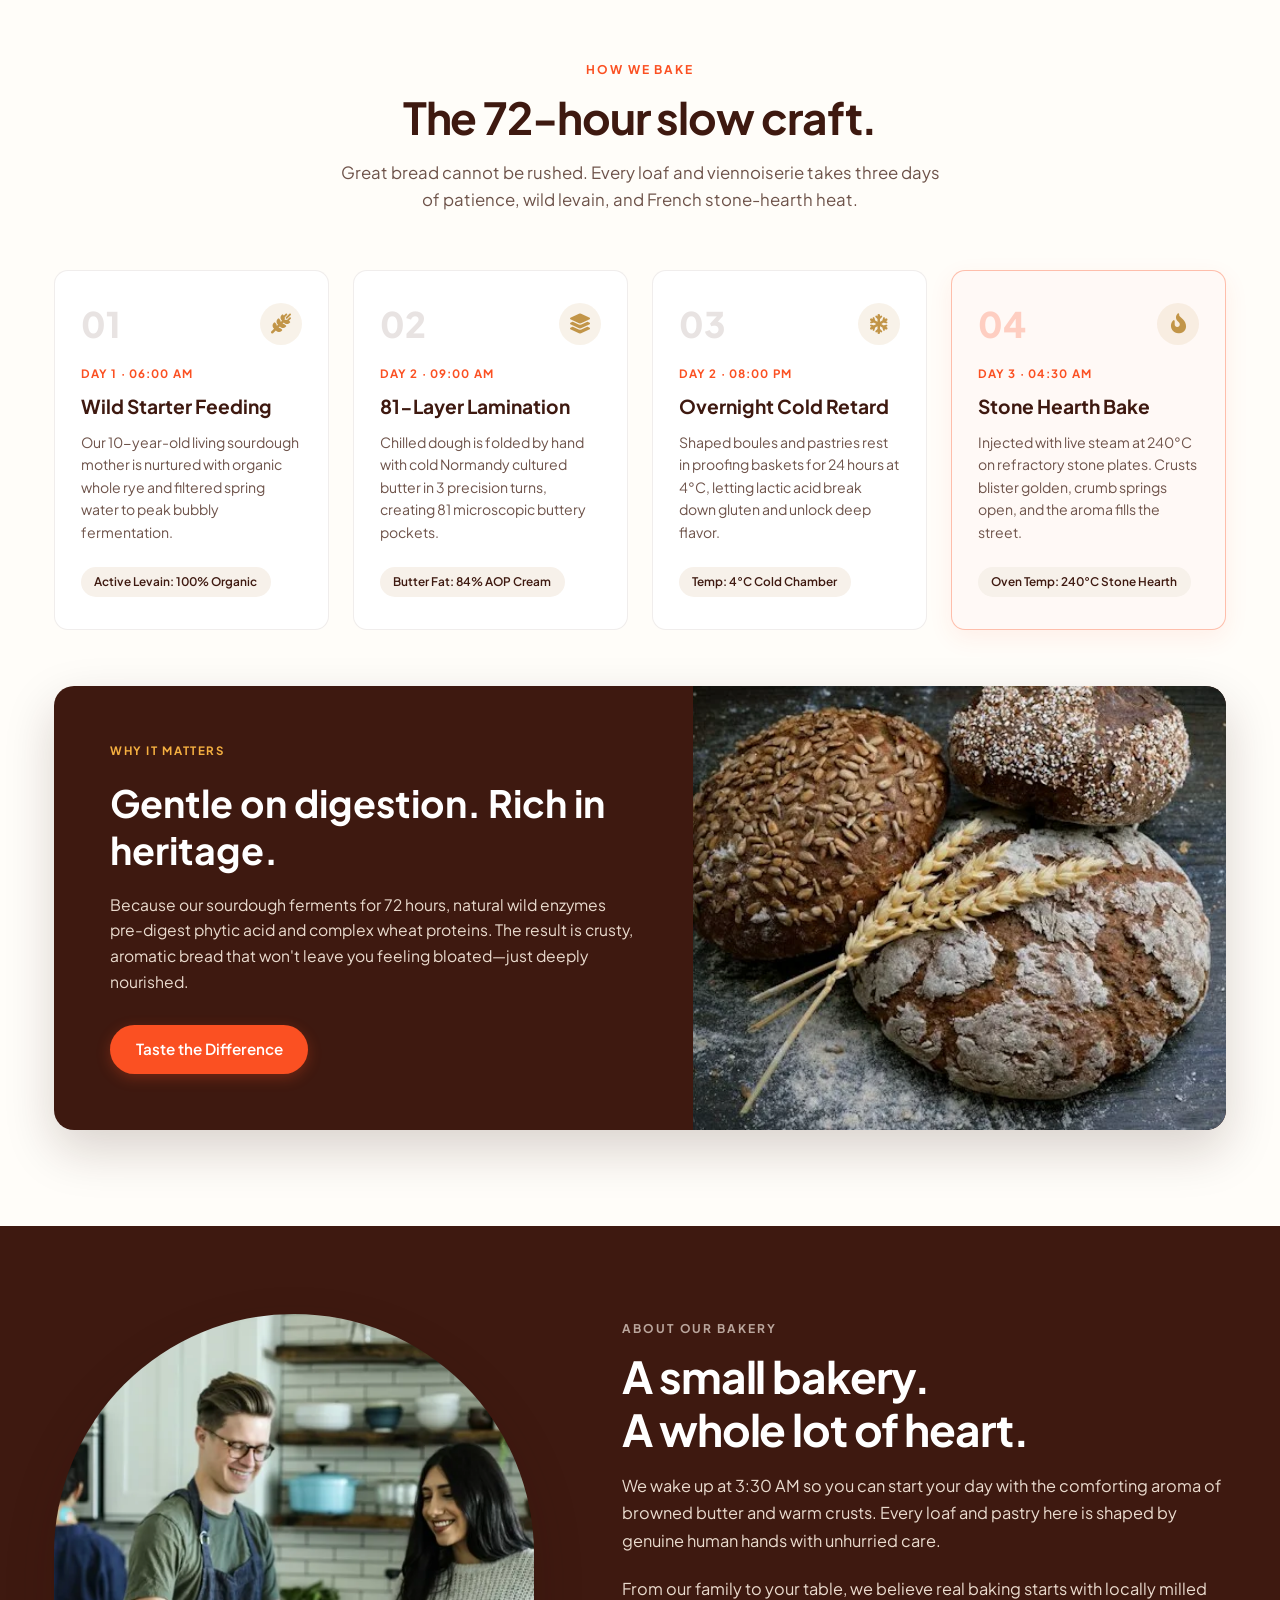
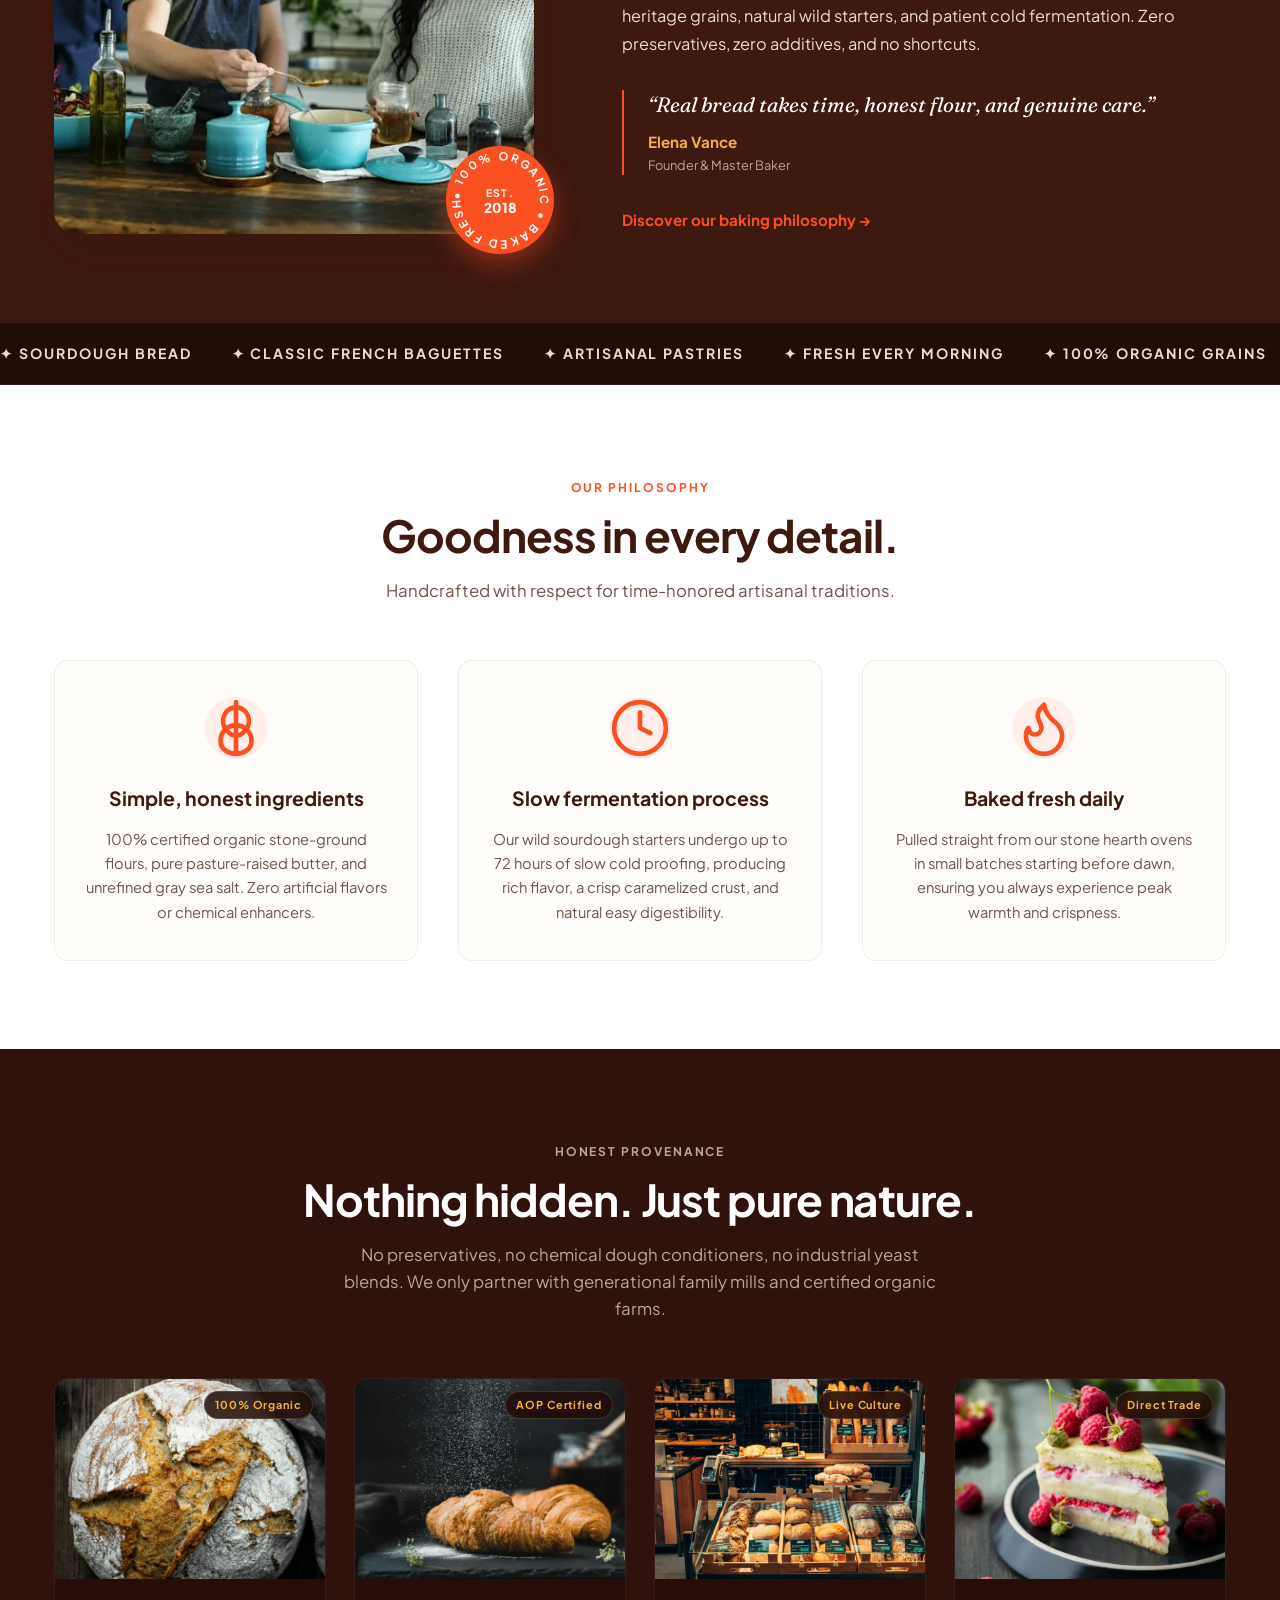
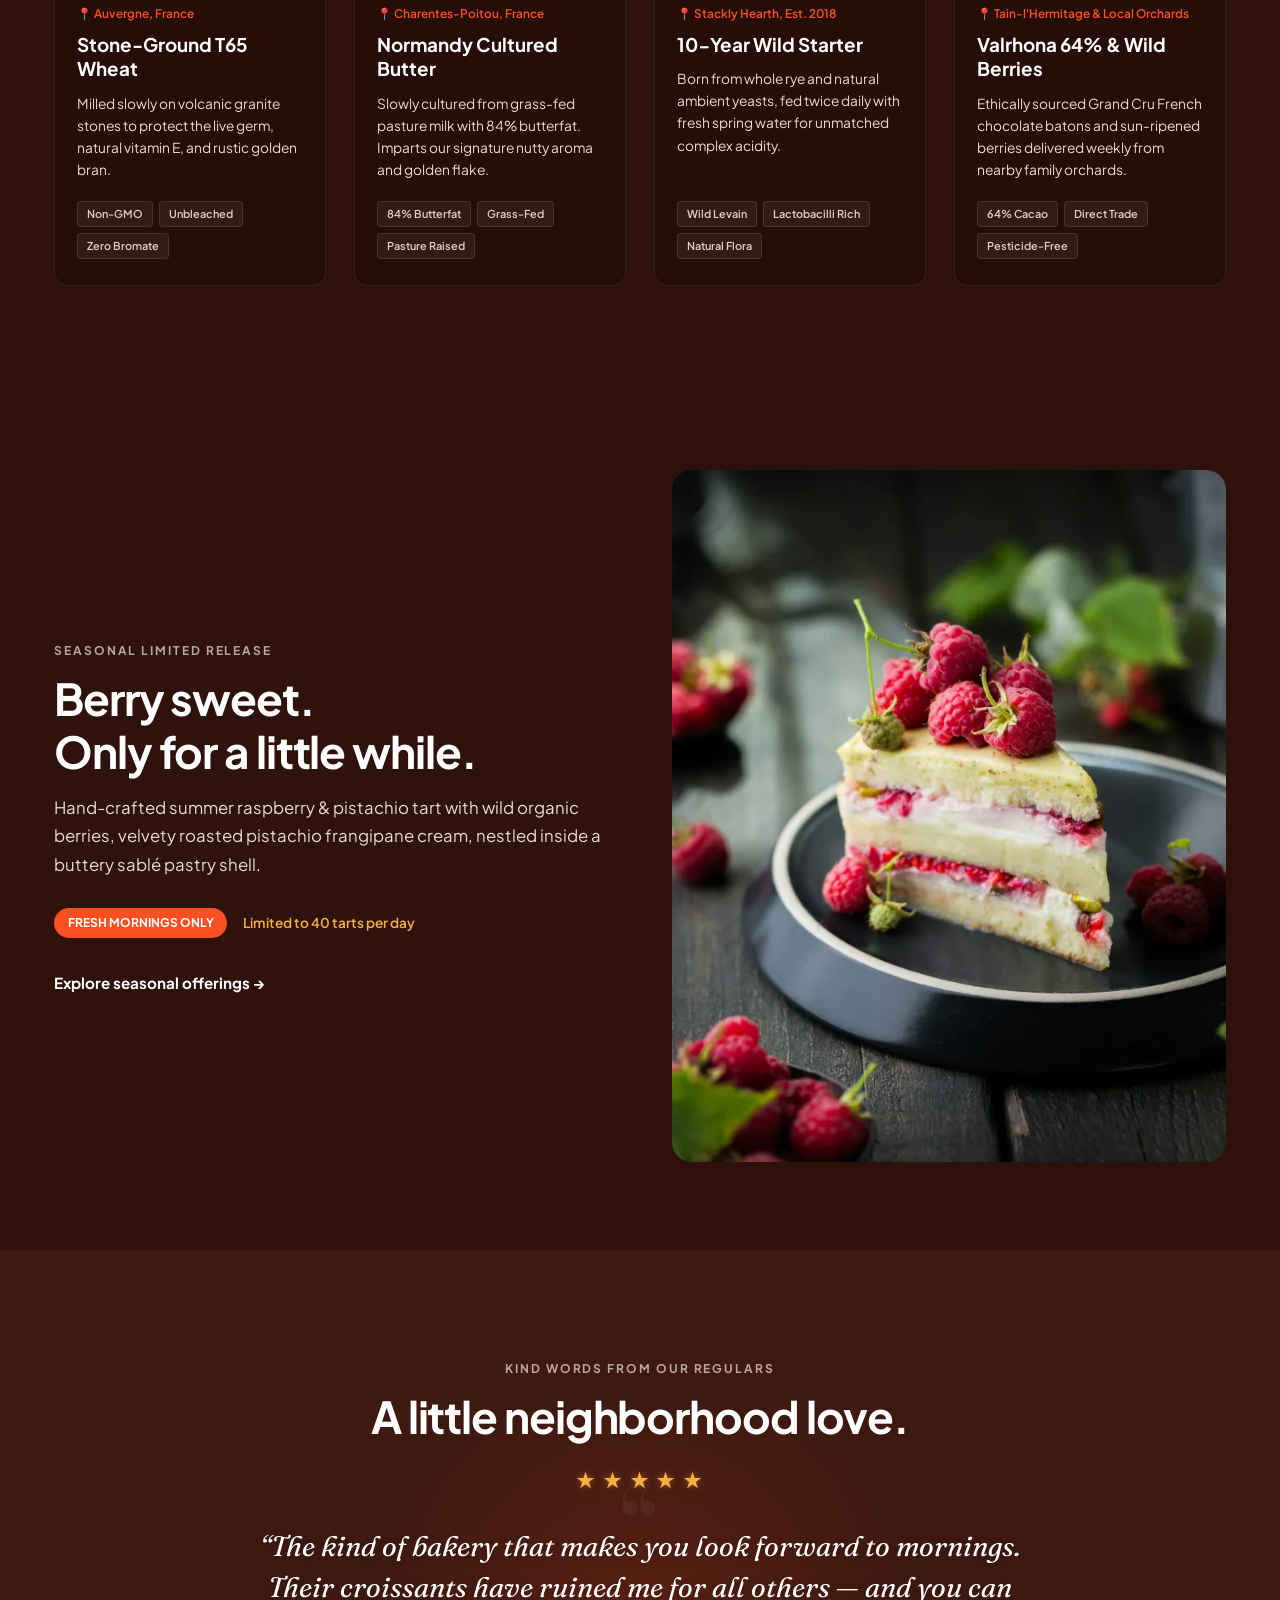
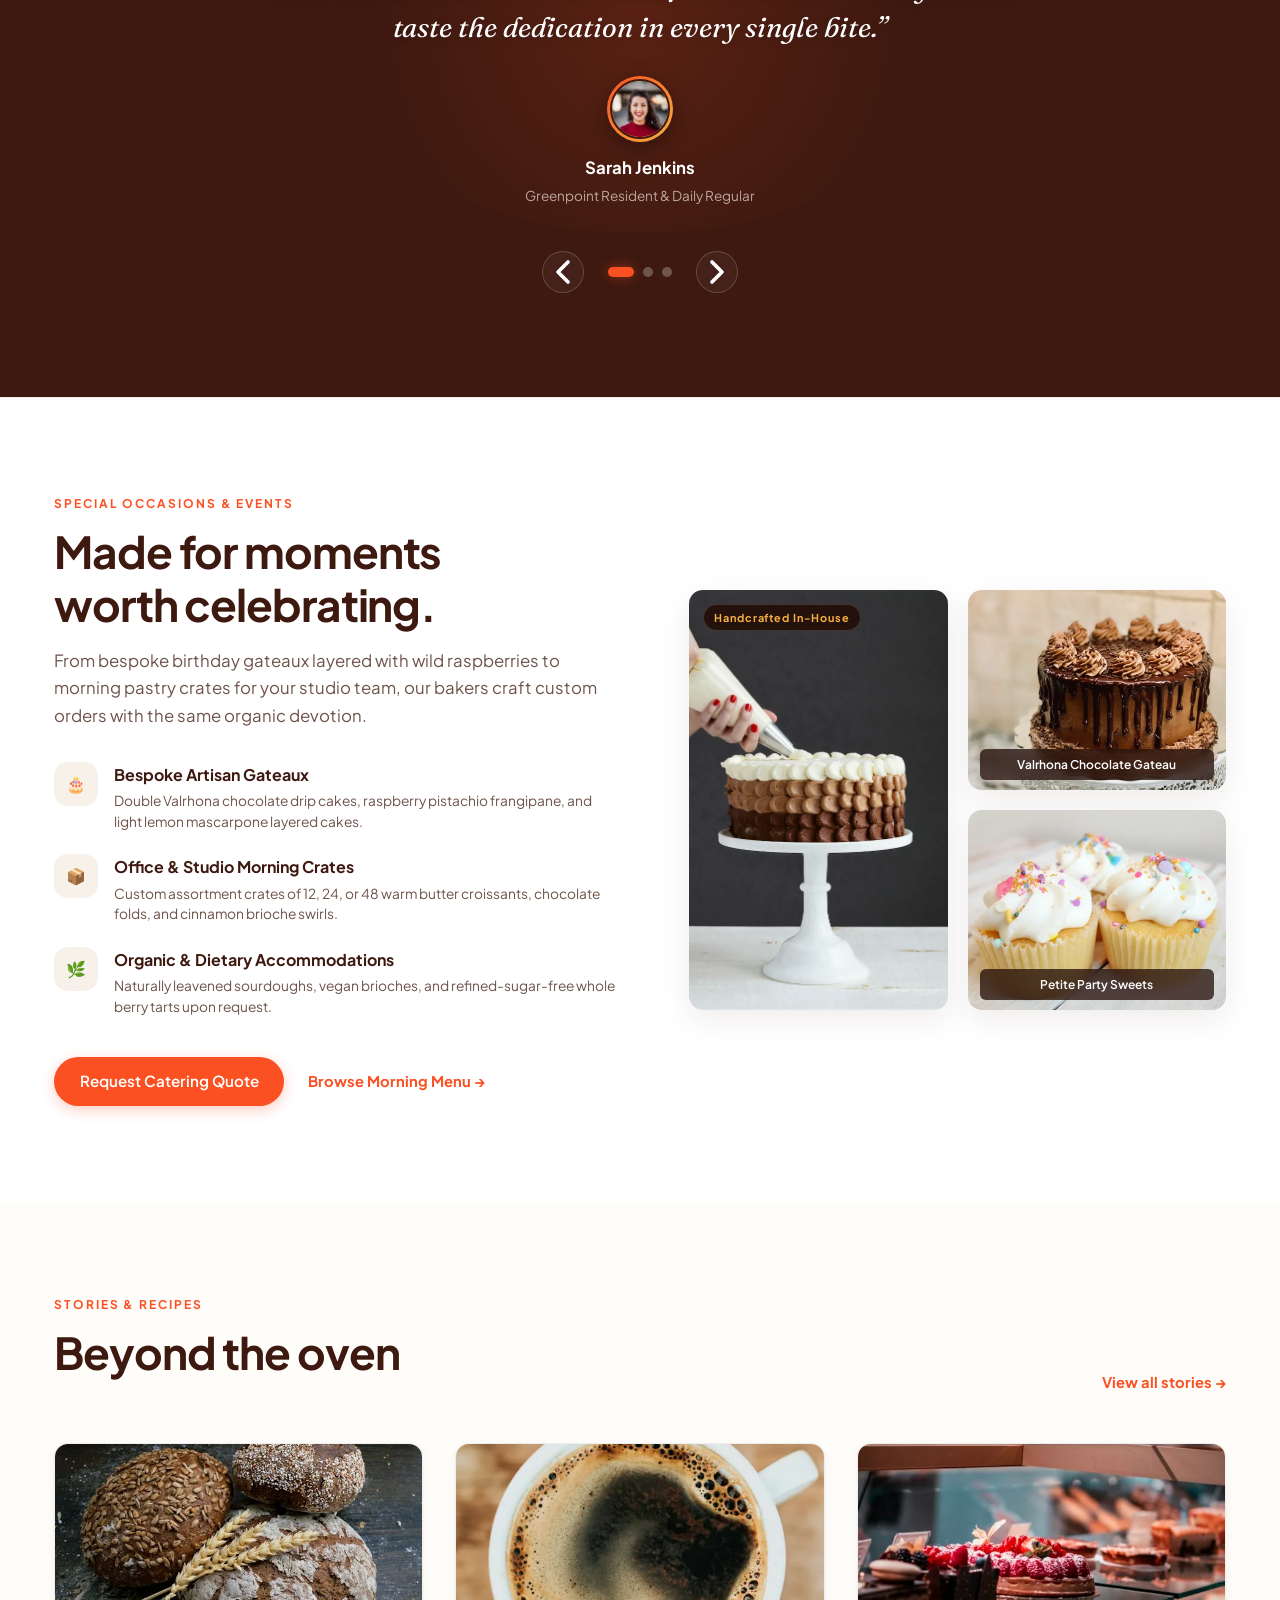
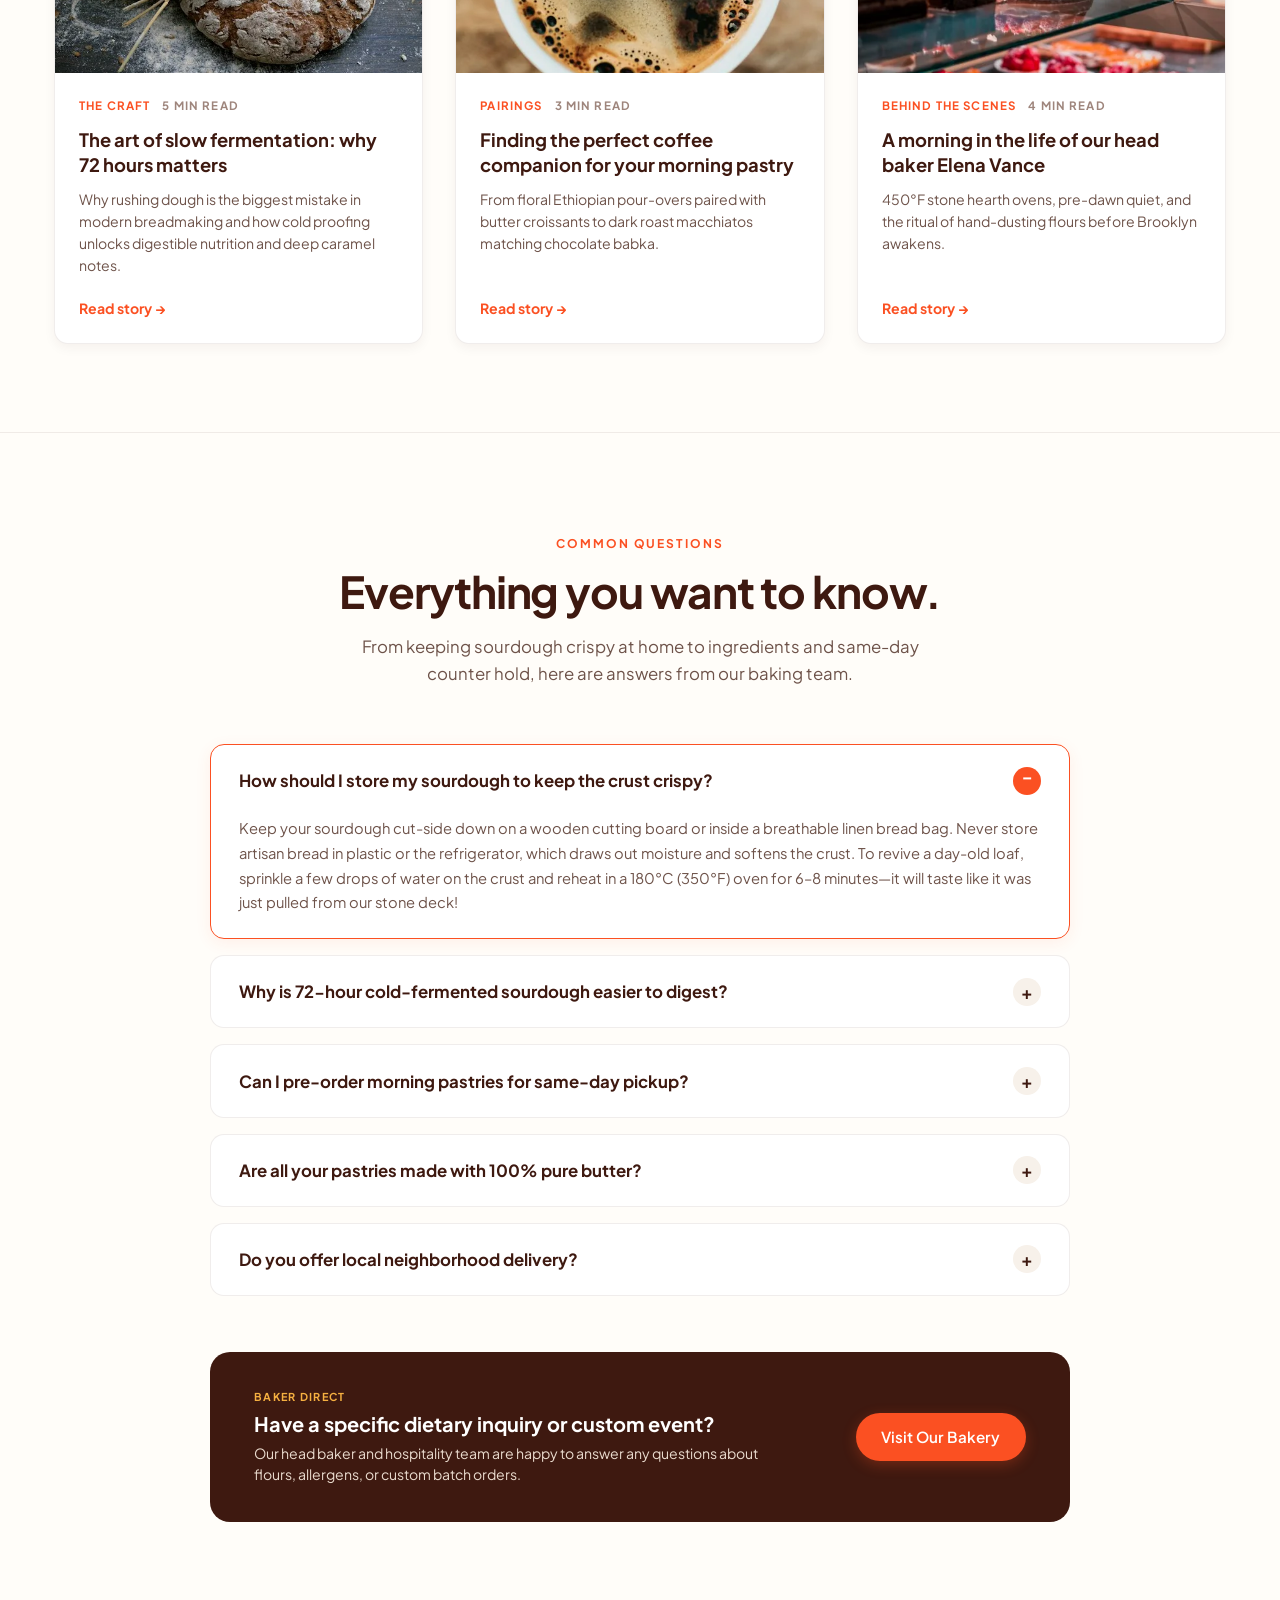
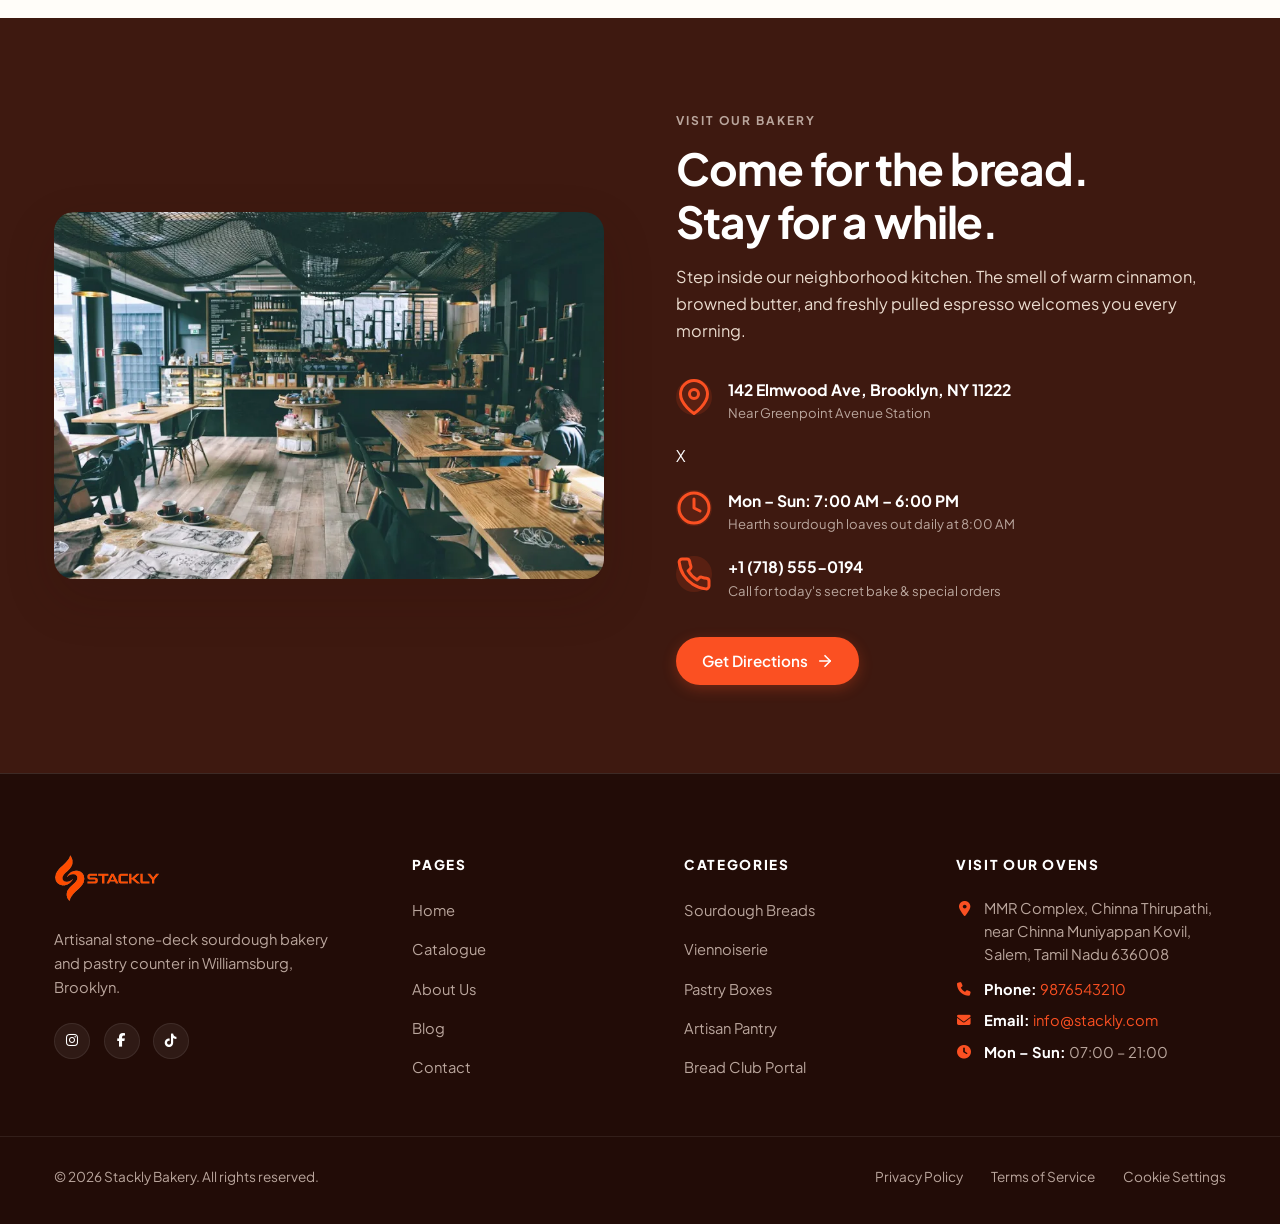
==== commit 7de0cd7f: "Add files via upload" ====
--- a/index.html
+++ b/index.html
@@ -144,7 +144,7 @@
     <div class="header-container">
       <!-- Logo: Stackly 006 Logo -->
       <a href="index.html" class="brand-logo" aria-label="Stackly Home">
-        <img src="assets/images/stackly_006.webp?v=2" alt="Stackly" class="brand-logo-img" width="111" height="50">
+        <img src="assets/images/stackly_006.webp?v=2" alt="Stackly" class="brand-logo-img" width="142" height="64">
       </a>
 
       <!-- Center Nav Links: Home, Catalogue, About us, Contact, Blog -->
@@ -1257,7 +1257,7 @@
                 <strong>142 Elmwood Ave, Brooklyn, NY 11222</strong>
                 <span>Near Greenpoint Avenue Station</span>
               </div>
-            </div>
+            </div>X
 
             <!-- Hours Line -->
             <div class="detail-row">
--- a/assets/css/navbar.css
+++ b/assets/css/navbar.css
@@ -48,7 +48,7 @@
   display: flex;
   align-items: center;
   justify-content: space-between;
-  height: 76px;
+  height: 84px;
   box-sizing: border-box;
 }
 
@@ -62,9 +62,9 @@
 }
 
 .site-header .brand-logo-img {
-  height: 48px;
+  height: 64px;
   width: auto;
-  max-width: 180px;
+  max-width: 220px;
   object-fit: contain;
   display: block;
   background: transparent;
@@ -340,9 +340,9 @@
   .site-header.drawer-open .mobile-nav-drawer,
   .site-header:has(.mobile-nav-drawer.open) .mobile-nav-drawer,
   .site-header .mobile-nav-drawer.open {
-    top: 68px !important;
-    height: calc(100vh - 68px) !important;
-    height: calc(100dvh - 68px) !important;
+    top: 70px !important;
+    height: calc(100vh - 70px) !important;
+    height: calc(100dvh - 70px) !important;
     padding: 1.75rem 1.5rem 2.25rem !important;
   }
 }
@@ -409,6 +409,15 @@
 
 /* Responsive Breakpoints */
 @media (max-width: 860px) {
+  .site-header .header-container {
+    height: 76px;
+  }
+
+  .site-header .brand-logo-img {
+    height: 54px;
+    max-width: 190px;
+  }
+
   .site-header .desktop-nav {
     display: none;
   }
@@ -425,13 +434,14 @@
 
 @media (max-width: 480px) {
   .site-header .header-container {
-    height: 68px;
+    height: 70px;
     padding-left: 1rem;
     padding-right: 1rem;
   }
 
   .site-header .brand-logo-img {
-    height: 40px;
+    height: 48px;
+    max-width: 165px;
   }
 
   .site-header .header-actions {
--- a/assets/css/style.css
+++ b/assets/css/style.css
@@ -525,7 +525,7 @@
   display: flex;
   align-items: center;
   justify-content: space-between;
-  height: 76px;
+  height: 84px;
 }
 
 /* Brand Logo: Stackly 006 Logo */
@@ -537,9 +537,9 @@
 }
 
 .brand-logo-img {
-  height: 50px;
+  height: 64px;
   width: auto;
-  max-width: 180px;
+  max-width: 220px;
   object-fit: contain;
   display: block;
   background: transparent;
@@ -759,9 +759,9 @@
 
 @media (max-width: 480px) {
   .mobile-nav-drawer.open {
-    top: 68px !important;
-    height: calc(100vh - 68px) !important;
-    height: calc(100dvh - 68px) !important;
+    top: 70px !important;
+    height: calc(100vh - 70px) !important;
+    height: calc(100dvh - 70px) !important;
     padding: 1.75rem 1.5rem 2.25rem !important;
   }
 }
